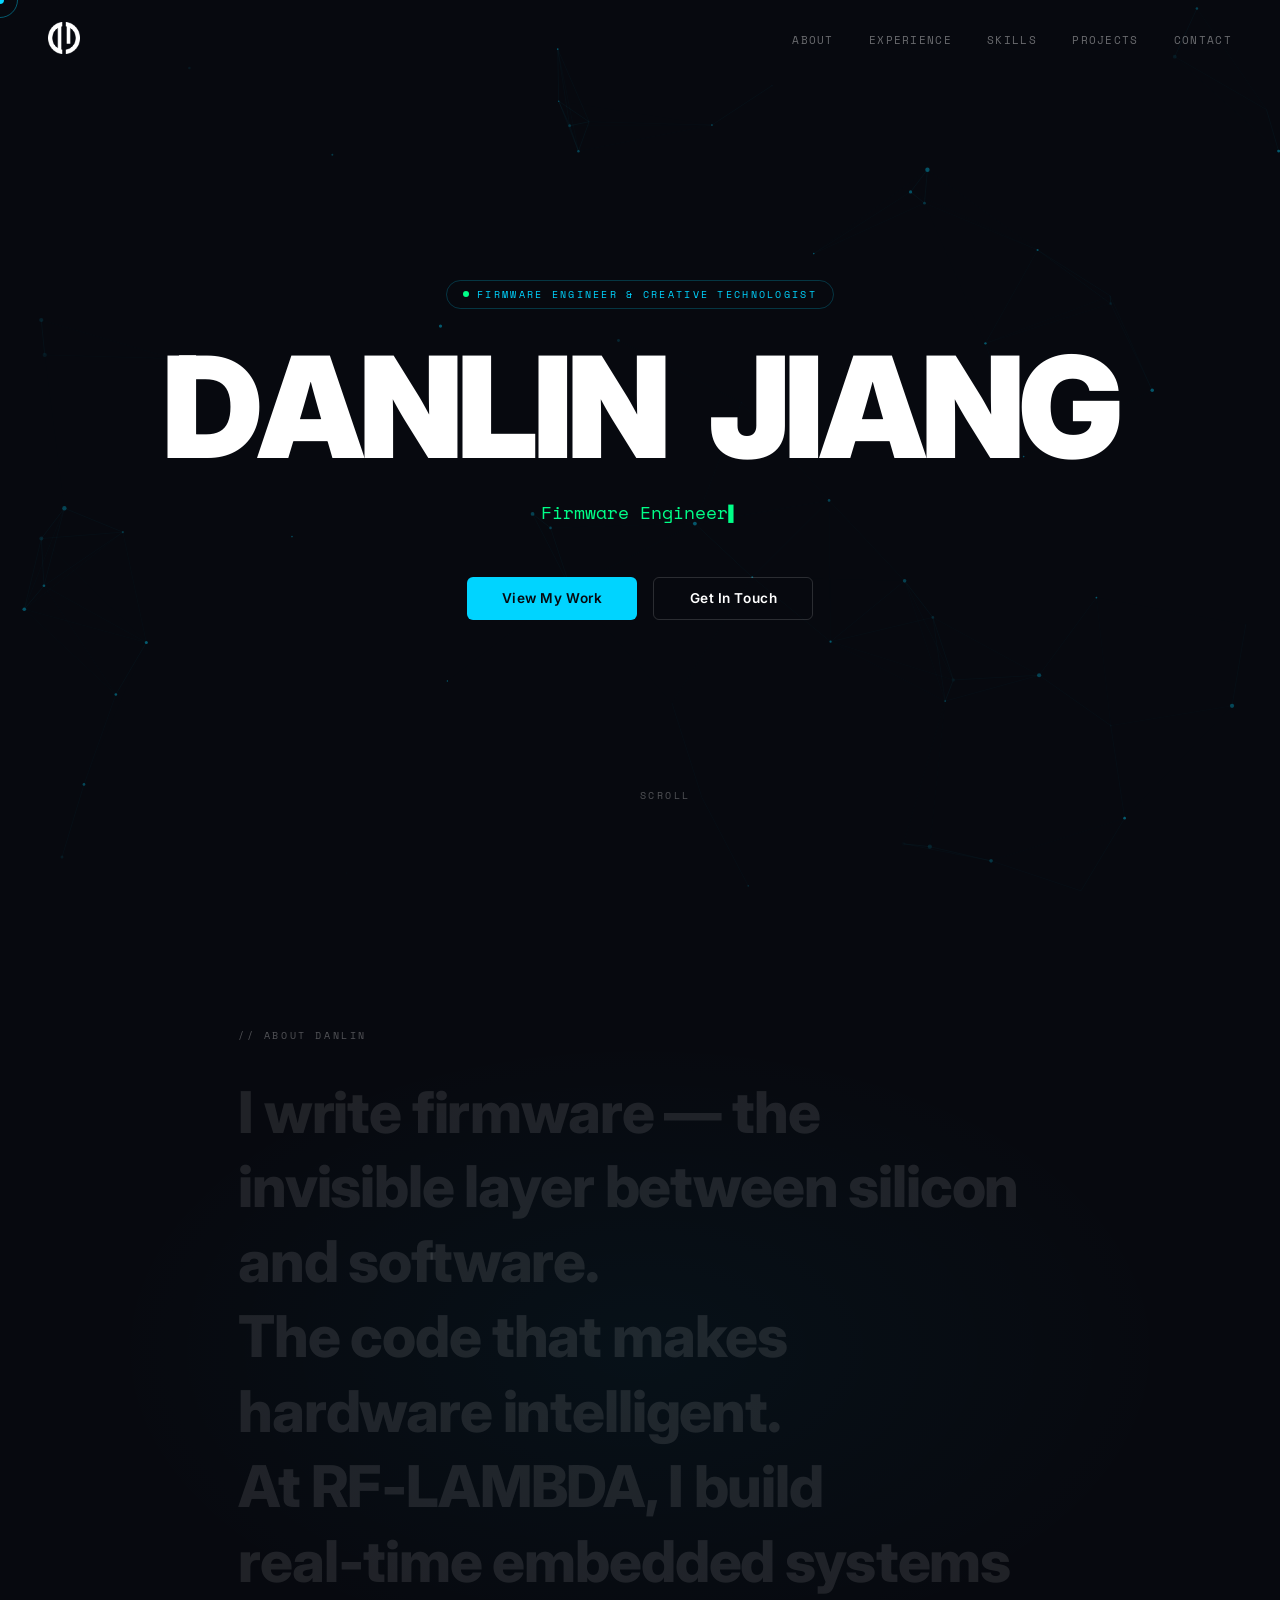
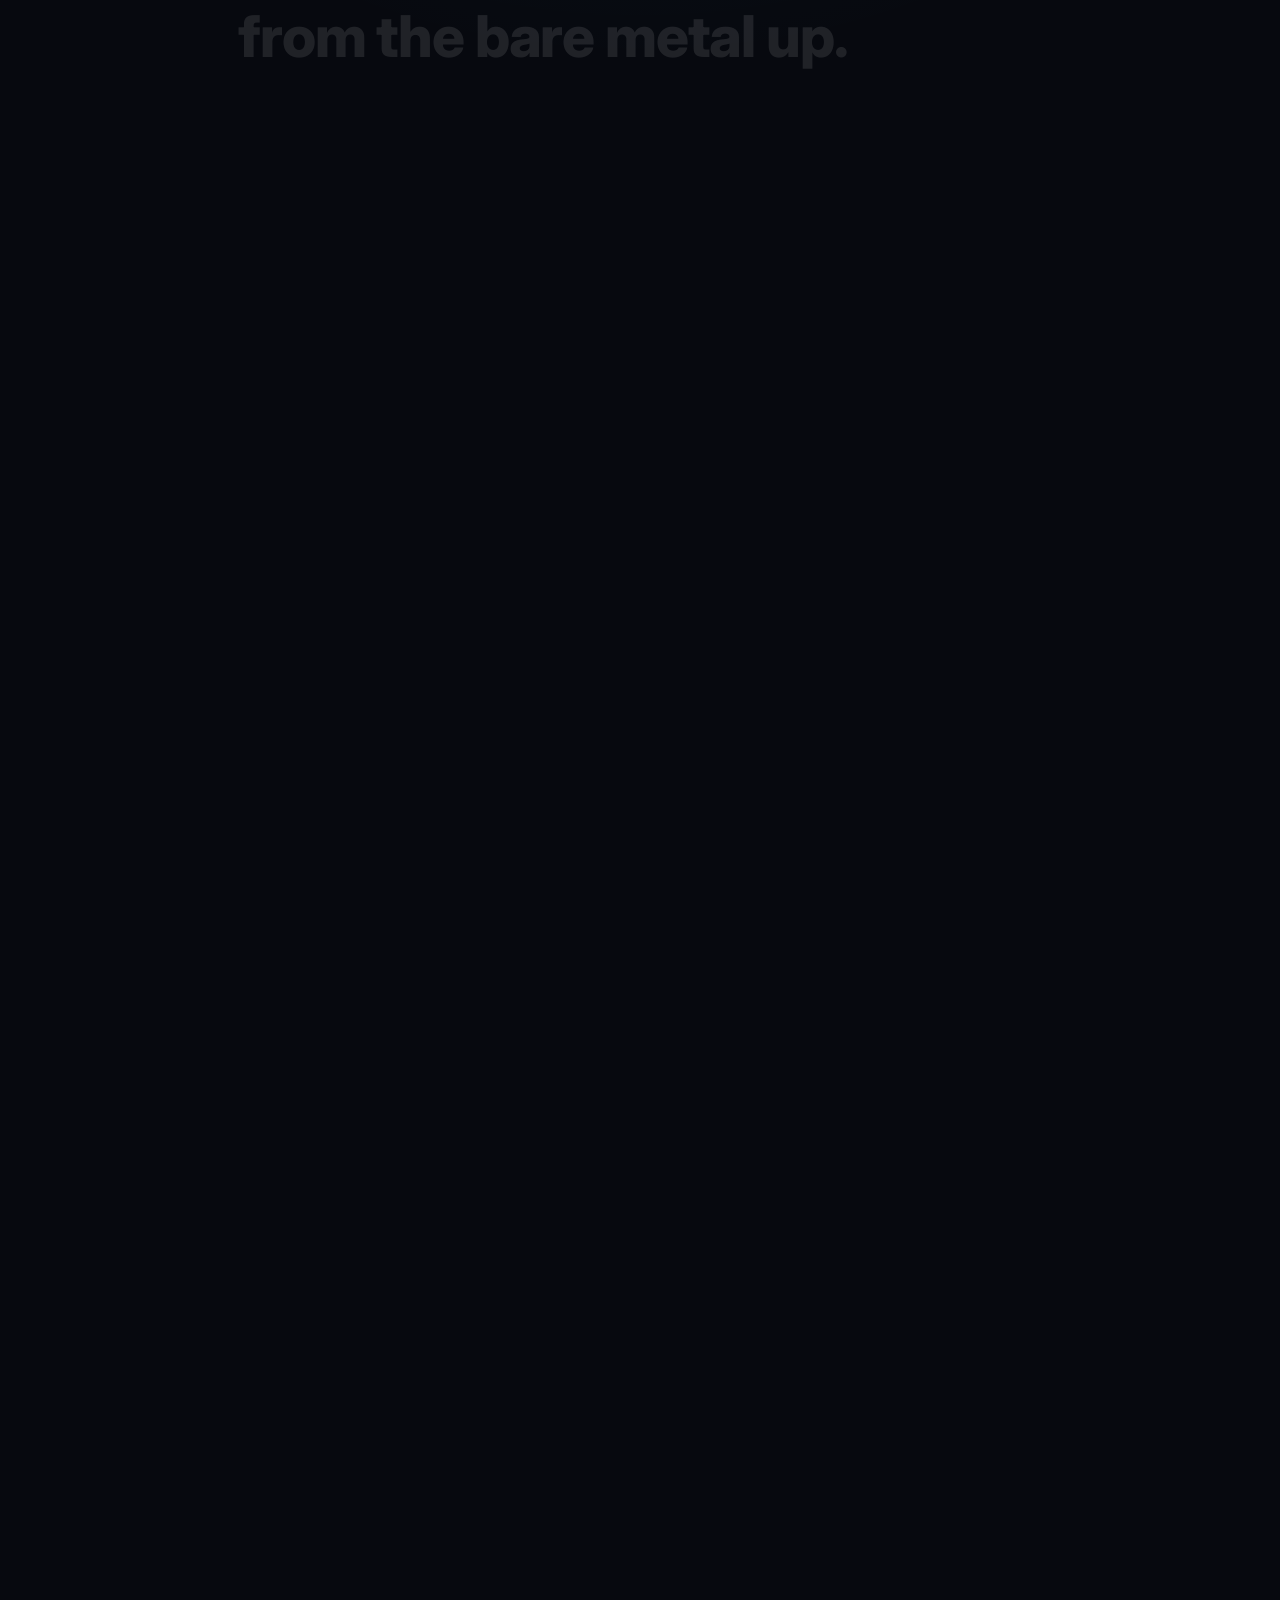
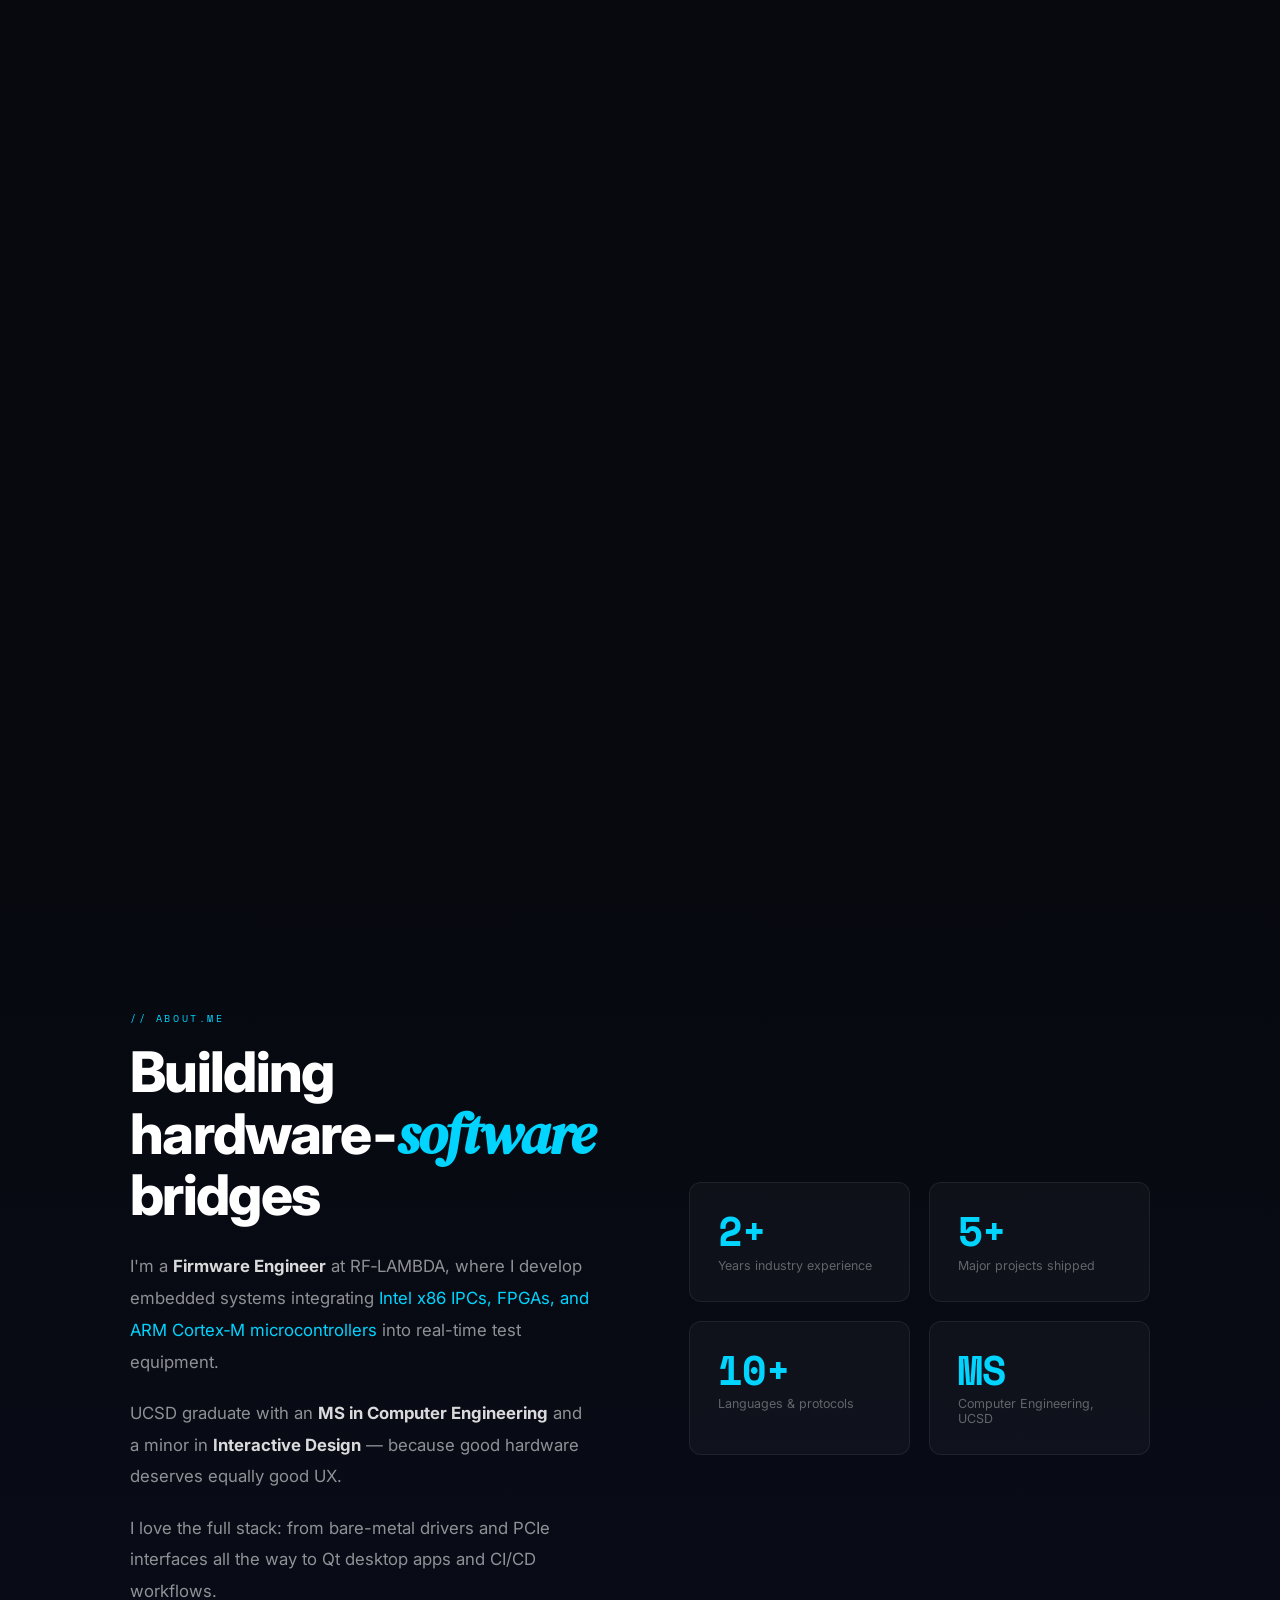
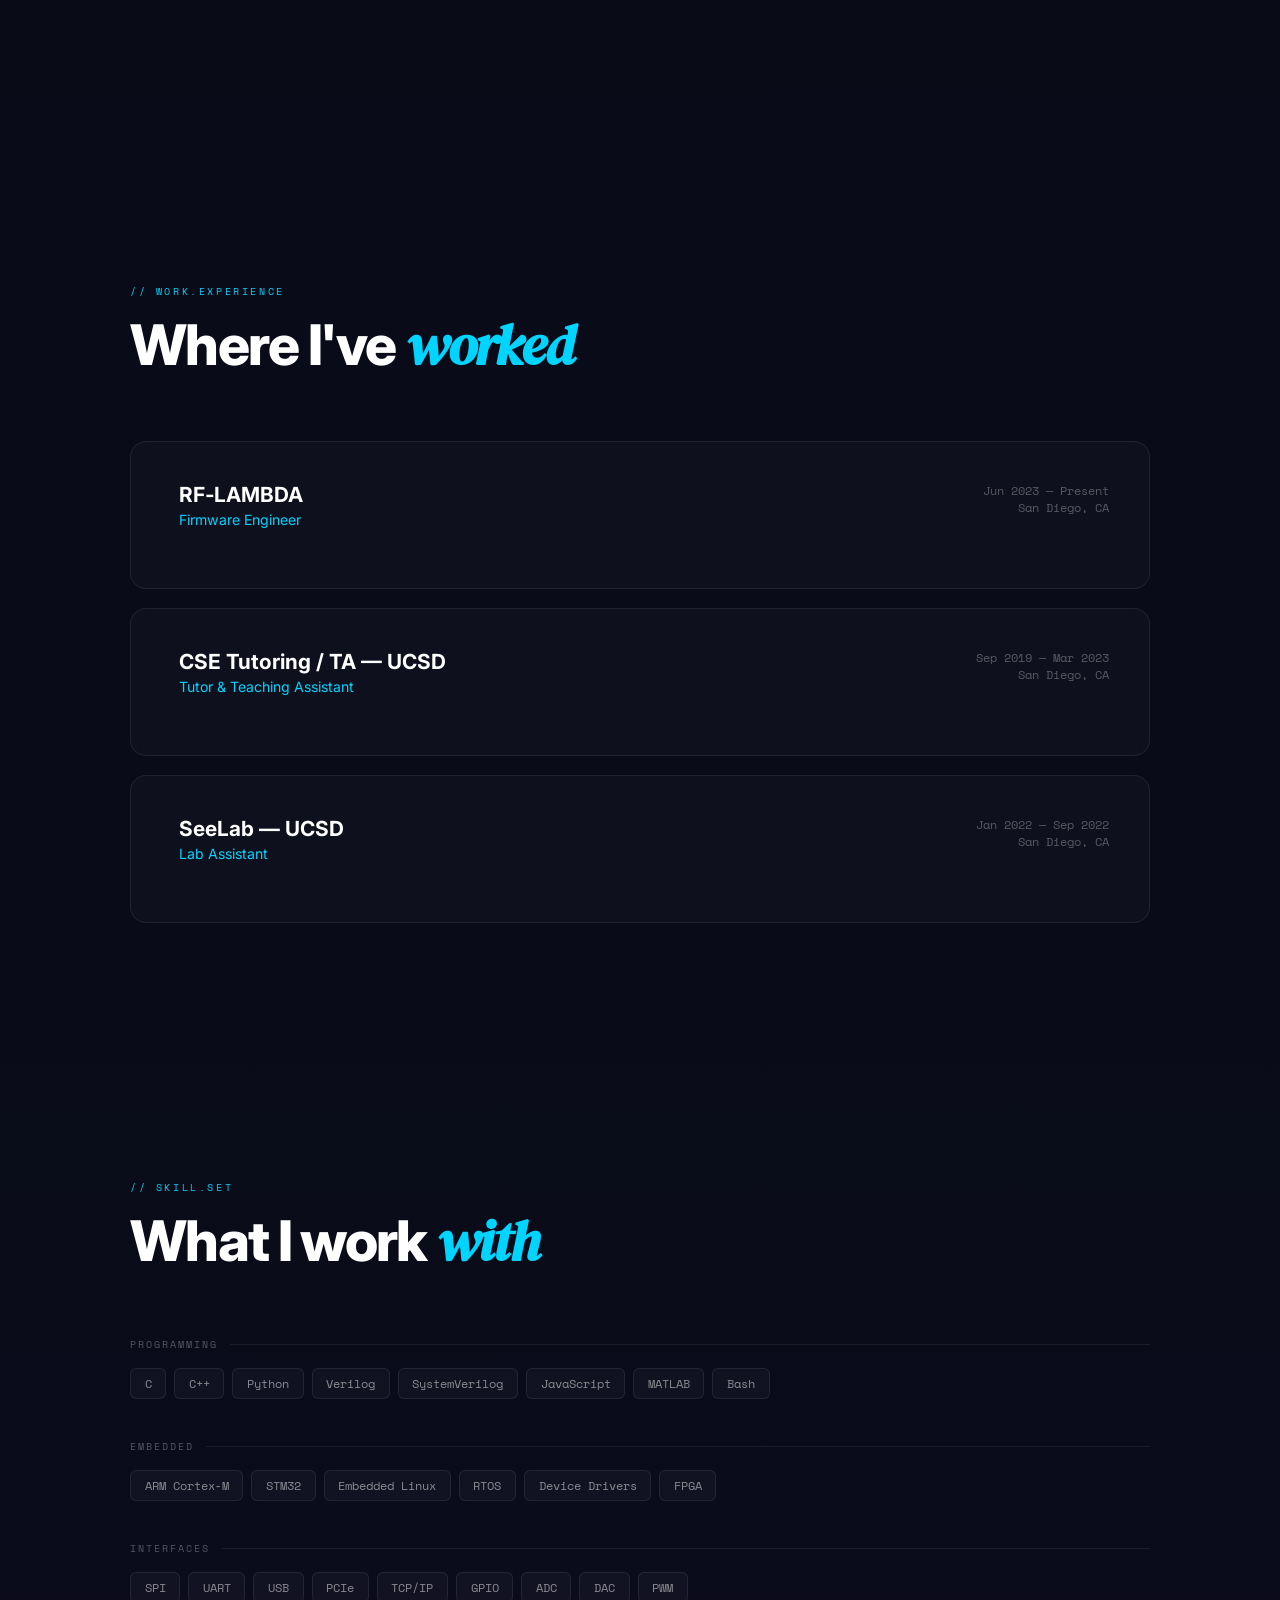
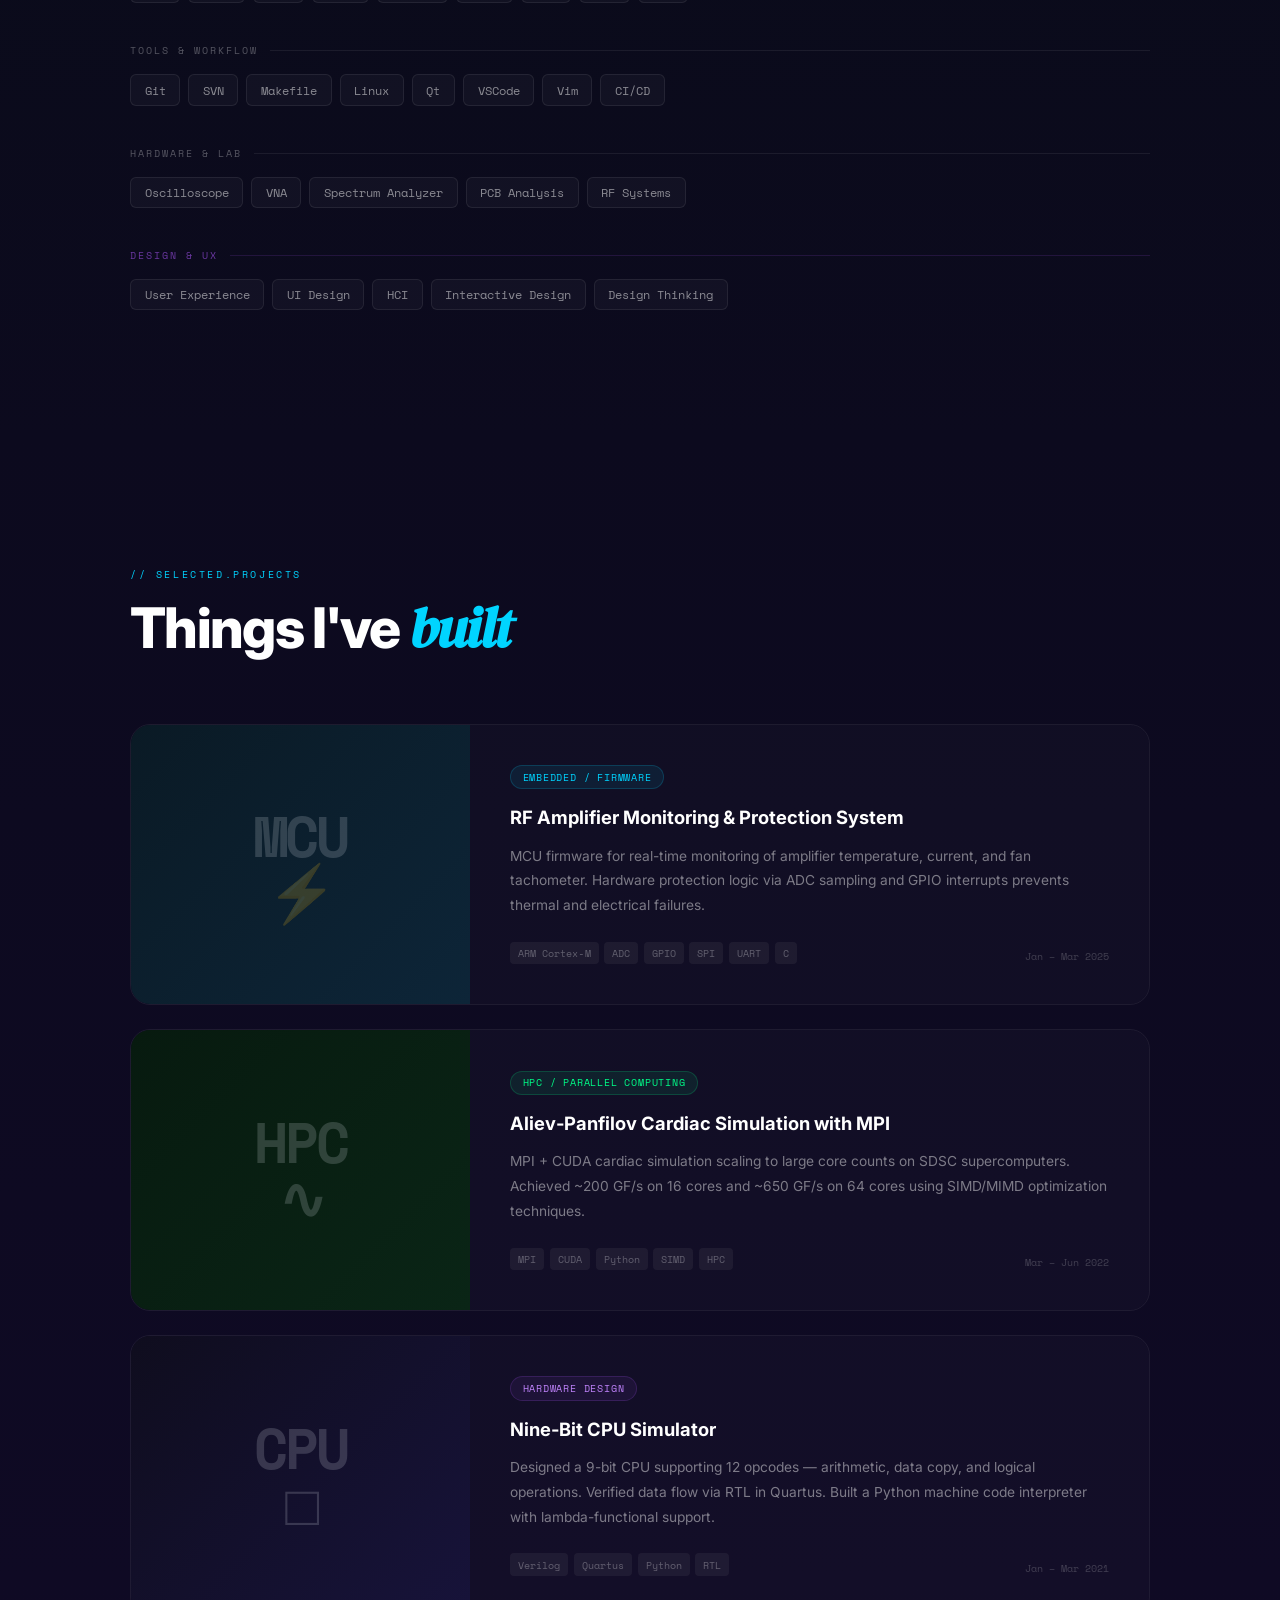
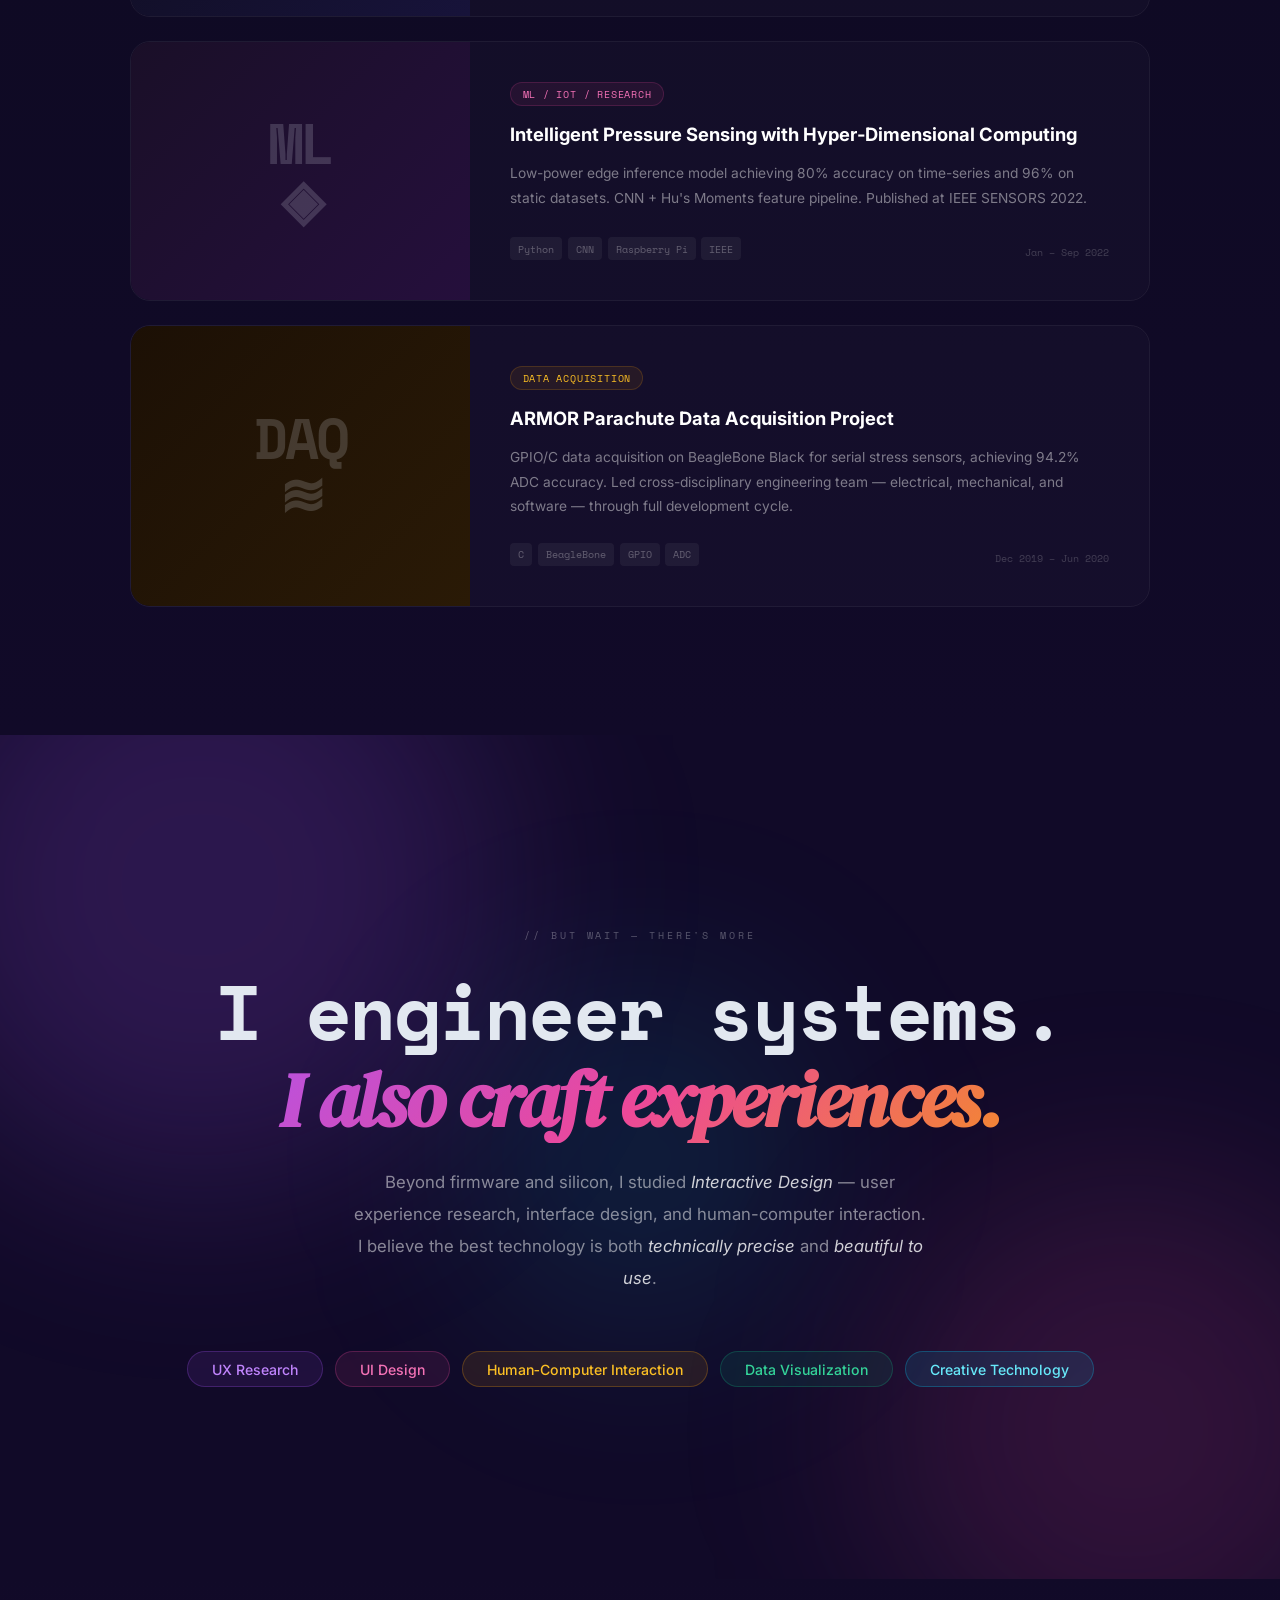
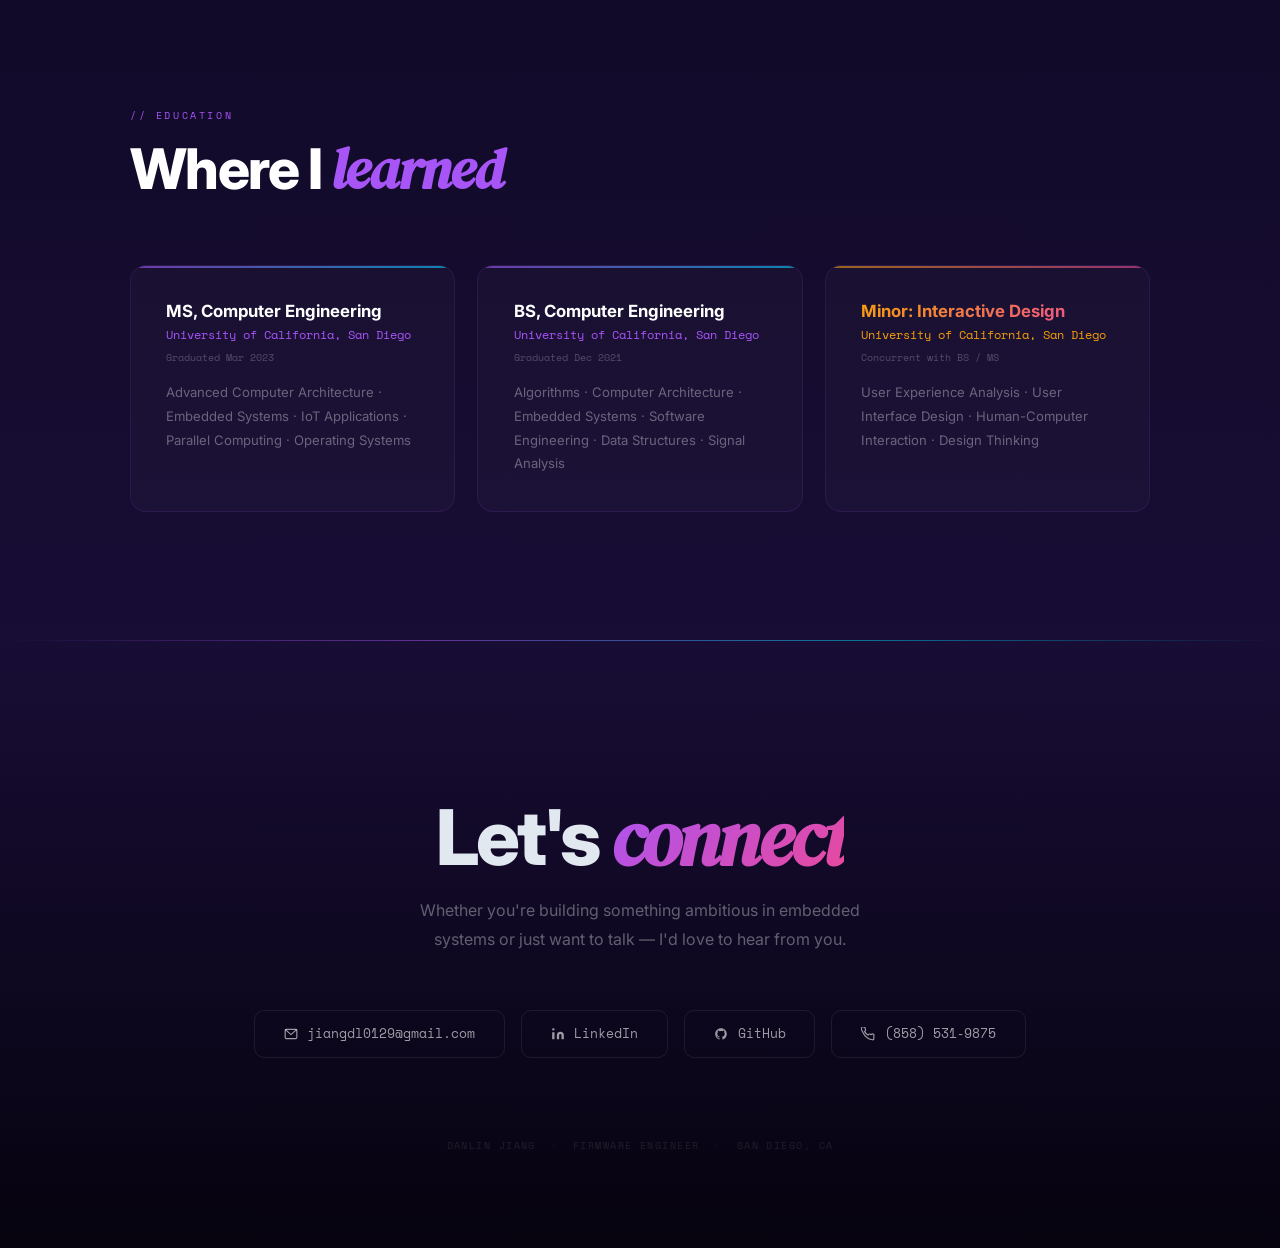
==== index.html @ 00c1b5ea "icon and layout" ====
<!DOCTYPE html>
<html lang="en">
<head>
  <meta charset="UTF-8" />
  <meta name="viewport" content="width=device-width, initial-scale=1.0" />
  <title>Danlin Jiang — Firmware Engineer</title>
  <link rel="icon" type="image/png" href="icon.png" />
  <link rel="apple-touch-icon" href="icon.png" />
  <link rel="preconnect" href="https://fonts.googleapis.com" />
  <link rel="preconnect" href="https://fonts.gstatic.com" crossorigin />
  <link href="https://fonts.googleapis.com/css2?family=Space+Mono:ital,wght@0,400;0,700&family=Inter:wght@300;400;500;600;700;800;900&family=DM+Serif+Display:ital@0;1&display=swap" rel="stylesheet" />
  <style>

/* ─── RESET ─────────────────────────────────────────────────── */
*,*::before,*::after{margin:0;padding:0;box-sizing:border-box}
html{scroll-behavior:smooth;-webkit-font-smoothing:antialiased}
body{
  font-family:'Inter',sans-serif;
  background:#07090f;
  color:#e2e8f0;
  overflow-x:hidden;
  cursor:none;
}
img,video{display:block;max-width:100%}
a{text-decoration:none;color:inherit}
button{cursor:none;border:none;background:none;font:inherit;color:inherit}

/* ─── VARIABLES ──────────────────────────────────────────────── */
:root{
  --cyan:#00d4ff;
  --green:#00ff88;
  --purple:#a855f7;
  --pink:#ec4899;
  --amber:#f59e0b;
  --mono:'Space Mono',monospace;
  --disp:'DM Serif Display',serif;
  --ease-out:cubic-bezier(0.16,1,0.3,1);
  --ease-in-out:cubic-bezier(0.45,0,0.55,1);
}

/* ─── SCROLL PROGRESS BAR ────────────────────────────────────── */
#progress{
  position:fixed;top:0;left:0;right:0;height:2px;
  background:linear-gradient(90deg,var(--cyan),var(--purple),var(--pink));
  transform-origin:left;transform:scaleX(0);
  z-index:9998;
  animation:pgBar linear both;
  animation-timeline:scroll(root);
}
@keyframes pgBar{from{transform:scaleX(0)}to{transform:scaleX(1)}}

/* ─── CUSTOM CURSOR ──────────────────────────────────────────── */
#cur-dot{
  position:fixed;width:8px;height:8px;border-radius:50%;
  background:var(--cyan);pointer-events:none;z-index:9999;
  transform:translate(-50%,-50%);transition:background .3s,transform .15s;
  mix-blend-mode:screen;
}
#cur-ring{
  position:fixed;width:36px;height:36px;border-radius:50%;
  border:1px solid rgba(0,212,255,.4);pointer-events:none;z-index:9998;
  transform:translate(-50%,-50%);
  transition:width .25s var(--ease-out),height .25s var(--ease-out),border-color .3s,background .3s;
}
body.hovering #cur-ring{width:52px;height:52px;border-color:rgba(0,212,255,.2);background:rgba(0,212,255,.04)}
body.creative #cur-dot{background:var(--purple)}
body.creative #cur-ring{border-color:rgba(168,85,247,.4)}

/* ─── NAV ────────────────────────────────────────────────────── */
nav{
  position:fixed;top:0;left:0;right:0;z-index:1000;
  padding:1.4rem 3rem;
  display:flex;align-items:center;justify-content:space-between;
  transition:background .4s,backdrop-filter .4s,border-color .4s;
}
nav.solid{
  background:rgba(7,9,15,.85);
  backdrop-filter:blur(16px);
  border-bottom:1px solid rgba(255,255,255,.06);
}
.nav-logo{
  display:flex;align-items:center;
}
.nav-logo img{
  height:32px;width:32px;object-fit:contain;
  filter:brightness(0) invert(1);
  transition:filter .3s,transform .3s;
}
.nav-logo:hover img{
  filter:brightness(0) saturate(100%) invert(18%) sepia(97%) saturate(7473%) hue-rotate(355deg) brightness(97%) contrast(108%);
  transform:rotate(-5deg) scale(1.08);
}
.nav-links{display:flex;gap:2.2rem;list-style:none}
.nav-links a{
  font-family:var(--mono);font-size:.68rem;
  color:rgba(255,255,255,.4);letter-spacing:.12em;text-transform:uppercase;
  transition:color .2s;
}
.nav-links a:hover{color:#fff}

/* ─── HERO ───────────────────────────────────────────────────── */
#hero{
  position:relative;height:100vh;
  display:flex;flex-direction:column;align-items:center;justify-content:center;
  overflow:hidden;text-align:center;
}
#hero-canvas{position:absolute;inset:0;width:100%;height:100%;opacity:.5}

.hero-inner{position:relative;z-index:2}

.hero-tag{
  display:inline-flex;align-items:center;gap:.5rem;
  padding:.35rem 1rem;border-radius:100px;
  border:1px solid rgba(0,212,255,.22);
  font-family:var(--mono);font-size:.65rem;color:var(--cyan);
  letter-spacing:.22em;text-transform:uppercase;
  margin-bottom:2rem;
  opacity:0;animation:fadeUp .7s var(--ease-out) .2s forwards;
}
.hero-tag-dot{
  width:6px;height:6px;border-radius:50%;background:var(--green);
  animation:pulse 1.5s ease infinite;
}
@keyframes pulse{0%,100%{opacity:1;transform:scale(1)}50%{opacity:.5;transform:scale(.7)}}

.hero-name{
  font-size:clamp(4rem,11vw,10rem);
  font-weight:900;line-height:.95;letter-spacing:-.04em;
  color:#fff;margin-bottom:1.5rem;
}
.hero-name .letter{
  display:inline-block;
  opacity:0;
  transform:translateY(80px) rotateX(-70deg);
  animation:letterIn .7s var(--ease-out) calc(var(--i)*.04s + .5s) forwards;
  transform-origin:50% 100%;
}
.hero-name .gap{display:inline-block;width:.3em}
@keyframes letterIn{
  to{opacity:1;transform:translateY(0) rotateX(0)}
}

.hero-sub{
  font-family:var(--mono);font-size:clamp(.85rem,1.8vw,1.1rem);
  color:var(--green);min-height:1.7em;margin-bottom:3rem;
  opacity:0;animation:fadeUp .7s var(--ease-out) 1.1s forwards;
}
.hero-sub::after{content:'▌';animation:blink .75s step-end infinite}

.hero-ctas{
  display:flex;gap:1rem;justify-content:center;
  opacity:0;animation:fadeUp .7s var(--ease-out) 1.3s forwards;
}
.cta{
  display:inline-flex;align-items:center;gap:.5rem;
  padding:.8rem 2.2rem;border-radius:6px;
  font-size:.85rem;font-weight:600;letter-spacing:.04em;
  transition:transform .2s var(--ease-out),box-shadow .2s;
}
.cta-primary{background:var(--cyan);color:#07090f}
.cta-primary:hover{transform:translateY(-3px);box-shadow:0 12px 32px rgba(0,212,255,.35)}
.cta-ghost{border:1px solid rgba(255,255,255,.15);color:#fff}
.cta-ghost:hover{transform:translateY(-3px);border-color:rgba(255,255,255,.35)}

.scroll-cue{
  position:absolute;bottom:2.5rem;left:50%;transform:translateX(-50%);
  display:flex;flex-direction:column;align-items:center;gap:.6rem;
  opacity:0;animation:fadeUp .7s var(--ease-out) 1.8s forwards;
}
.scroll-cue span{
  font-family:var(--mono);font-size:.6rem;color:rgba(255,255,255,.3);
  letter-spacing:.25em;text-transform:uppercase;
}
.scroll-arrow{
  width:1px;height:48px;position:relative;overflow:hidden;
}
.scroll-arrow::after{
  content:'';position:absolute;top:-100%;width:100%;height:100%;
  background:linear-gradient(to bottom,transparent,var(--cyan));
  animation:arrowDrop 1.8s ease infinite;
}
@keyframes arrowDrop{
  0%{top:-100%}60%{top:100%}100%{top:100%}
}

/* ─── STATEMENT (PINNED WORD REVEAL) ─────────────────────────── */
#stmt-wrap{height:350vh;position:relative}
#stmt-inner{
  position:sticky;top:0;height:100vh;
  display:flex;align-items:center;justify-content:center;
  background:#07090f;overflow:hidden;
}
#stmt-inner::before{
  content:'';position:absolute;inset:0;
  background:radial-gradient(ellipse 60% 50% at 50% 50%, rgba(0,212,255,.04) 0%,transparent 70%);
  pointer-events:none;
}
.stmt-container{max-width:900px;margin:0 auto;padding:0 3rem;position:relative;z-index:2}
.stmt-label{
  font-family:var(--mono);font-size:.65rem;color:rgba(255,255,255,.3);
  letter-spacing:.25em;text-transform:uppercase;margin-bottom:2rem;
  opacity:0;transition:opacity .8s;
}
#stmt-wrap.in-view .stmt-label{opacity:1}
.stmt-text{
  font-size:clamp(1.8rem,4.5vw,4rem);
  font-weight:800;line-height:1.3;
  letter-spacing:-.02em;
}
.stmt-text .w{
  display:inline;
  color:rgba(255,255,255,.1);
  transition:color .5s ease,text-shadow .5s ease;
}
.stmt-text .w.lit{
  color:#fff;
}
.stmt-text .w.glow{
  color:#fff;
  text-shadow:0 0 40px rgba(0,212,255,.5);
}
.stmt-text .accent-w.lit{color:var(--cyan)}
.stmt-text .acc2.lit{color:var(--green)}
.stmt-line-break{display:block;height:.4em}

/* ─── ABOUT / STATS ──────────────────────────────────────────── */
#about{
  padding:10rem 0 8rem;
  background:linear-gradient(180deg,#07090f 0%,#090c18 100%);
}
.container{max-width:1100px;margin:0 auto;padding:0 2.5rem}
.section-eyebrow{
  font-family:var(--mono);font-size:.65rem;color:var(--cyan);
  letter-spacing:.25em;text-transform:uppercase;margin-bottom:1rem;
}
.section-title{
  font-size:clamp(2rem,5vw,3.5rem);font-weight:800;
  line-height:1.1;letter-spacing:-.03em;color:#fff;
  margin-bottom:1.5rem;
}
.section-title em{font-family:var(--disp);font-style:italic;color:var(--cyan)}

.about-grid{display:grid;grid-template-columns:1fr 1fr;gap:6rem;align-items:center}
.about-body p{
  font-size:1.05rem;line-height:1.9;
  color:rgba(255,255,255,.55);margin-bottom:1.2rem;
}
.about-body p strong{color:rgba(255,255,255,.85)}
.about-body .hl{color:var(--cyan)}

.stats-grid{display:grid;grid-template-columns:1fr 1fr;gap:1.2rem}
.stat-block{
  background:rgba(255,255,255,.03);
  border:1px solid rgba(255,255,255,.07);
  border-radius:12px;padding:1.75rem;
  position:relative;overflow:hidden;
  transition:border-color .3s,transform .3s;
}
.stat-block::before{
  content:'';position:absolute;inset:0;
  background:linear-gradient(135deg,rgba(0,212,255,.05),transparent);
  opacity:0;transition:opacity .3s;
}
.stat-block:hover{border-color:rgba(0,212,255,.25);transform:translateY(-4px)}
.stat-block:hover::before{opacity:1}
.stat-num{
  font-family:var(--mono);font-size:2.5rem;font-weight:700;
  color:var(--cyan);line-height:1;
}
.stat-label{font-size:.78rem;color:rgba(255,255,255,.35);margin-top:.4rem}

/* ─── EXPERIENCE ─────────────────────────────────────────────── */
#experience{
  padding:8rem 0;
  background:#090c18;
}
.xp-items{margin-top:4rem;display:flex;flex-direction:column;gap:1.2rem}
.xp-card{
  background:rgba(255,255,255,.025);
  border:1px solid rgba(255,255,255,.07);
  border-radius:16px;
  padding:2.5rem 2.5rem 2.5rem 3rem;
  position:relative;overflow:hidden;
  transition:border-color .3s,transform .3s,box-shadow .3s;
  cursor:default;
}
.xp-card::before{
  content:'';position:absolute;left:0;top:0;bottom:0;width:3px;
  background:linear-gradient(to bottom,var(--cyan),transparent);
  transform:scaleY(0);transform-origin:top;
  transition:transform .5s var(--ease-out);
}
.xp-card:hover{border-color:rgba(0,212,255,.2);transform:translateX(6px)}
.xp-card:hover::before{transform:scaleY(1)}
.xp-card:hover .xp-details{max-height:400px;opacity:1}

.xp-header{display:flex;justify-content:space-between;align-items:flex-start;gap:1rem;flex-wrap:wrap}
.xp-left{flex:1}
.xp-co{font-size:1.3rem;font-weight:700;color:#fff;margin-bottom:.25rem}
.xp-role{font-size:.88rem;color:var(--cyan)}
.xp-meta{
  text-align:right;
  font-family:var(--mono);font-size:.72rem;color:rgba(255,255,255,.3);
  white-space:nowrap;
}
.xp-details{
  max-height:0;opacity:0;overflow:hidden;
  transition:max-height .5s var(--ease-out),opacity .4s ease;
  margin-top:1.25rem;
}
.xp-list{list-style:none}
.xp-list li{
  font-size:.88rem;line-height:1.7;color:rgba(255,255,255,.55);
  padding-left:1.2rem;position:relative;margin-bottom:.5rem;
}
.xp-list li::before{
  content:'›';position:absolute;left:0;color:var(--cyan);font-size:.9rem;
}

/* ─── SKILLS ─────────────────────────────────────────────────── */
#skills{
  padding:8rem 0;
  background:linear-gradient(180deg,#090c18 0%,#0c0a1e 100%);
}
.skills-wrap{margin-top:4rem;display:flex;flex-direction:column;gap:2.5rem}
.skill-row{width:100%}
.skill-row-label{
  font-family:var(--mono);font-size:.62rem;color:rgba(255,255,255,.3);
  letter-spacing:.2em;text-transform:uppercase;margin-bottom:1rem;
  display:flex;align-items:center;gap:.75rem;
}
.skill-row-label::after{content:'';flex:1;height:1px;background:rgba(255,255,255,.07)}
.skill-tags{display:flex;flex-wrap:wrap;gap:.5rem}
.stag{
  padding:.38rem .85rem;border-radius:6px;
  font-family:var(--mono);font-size:.75rem;
  border:1px solid rgba(255,255,255,.08);
  color:rgba(255,255,255,.5);
  background:rgba(255,255,255,.03);
  opacity:0;transform:scale(.9) translateY(6px);
  transition:
    opacity .4s ease,
    transform .4s var(--ease-out),
    background .2s,
    border-color .2s,
    color .2s;
}
.stag.in{opacity:1;transform:scale(1) translateY(0)}
.stag:hover{
  background:rgba(0,212,255,.1);
  border-color:rgba(0,212,255,.3);
  color:#fff;
}
#skills .skill-row:last-child .stag:hover{
  background:rgba(168,85,247,.1);
  border-color:rgba(168,85,247,.3);
}
#skills .skill-row:last-child .skill-row-label{color:rgba(168,85,247,.6)}
#skills .skill-row:last-child .skill-row-label::after{background:rgba(168,85,247,.15)}

/* ─── PROJECTS ───────────────────────────────────────────────── */
#projects{
  padding:8rem 0;
  background:linear-gradient(180deg,#0c0a1e 0%,#110a28 100%);
}
.proj-list{margin-top:4rem;display:flex;flex-direction:column;gap:1.5rem}
.proj-item{
  display:grid;grid-template-columns:1fr 2fr;gap:0;
  border-radius:20px;overflow:hidden;
  border:1px solid rgba(255,255,255,.07);
  transition:transform .4s var(--ease-out),border-color .3s,box-shadow .3s;
  min-height:260px;
}
.proj-item:hover{transform:translateY(-6px)}
.proj-visual{
  position:relative;overflow:hidden;
  display:flex;align-items:center;justify-content:center;
  min-height:200px;
}
.proj-visual-inner{
  font-family:var(--mono);font-size:3.5rem;font-weight:700;
  opacity:.18;letter-spacing:-.05em;line-height:1;
  user-select:none;text-align:center;
  transition:opacity .3s;
}
.proj-item:hover .proj-visual-inner{opacity:.3}

.proj-item.p1 .proj-visual{background:linear-gradient(135deg,#0a1a25,#0d2538)}
.proj-item.p2 .proj-visual{background:linear-gradient(135deg,#071a0f,#0a2516)}
.proj-item.p3 .proj-visual{background:linear-gradient(135deg,#0f0d1e,#17133a)}
.proj-item.p4 .proj-visual{background:linear-gradient(135deg,#1a0f28,#250f3c)}
.proj-item.p5 .proj-visual{background:linear-gradient(135deg,#1c1005,#2a1a06)}
.proj-item.p1:hover{border-color:rgba(0,212,255,.3);box-shadow:0 20px 60px rgba(0,212,255,.1)}
.proj-item.p2:hover{border-color:rgba(0,255,136,.3);box-shadow:0 20px 60px rgba(0,255,136,.1)}
.proj-item.p3:hover{border-color:rgba(168,85,247,.3);box-shadow:0 20px 60px rgba(168,85,247,.1)}
.proj-item.p4:hover{border-color:rgba(236,72,153,.3);box-shadow:0 20px 60px rgba(236,72,153,.1)}
.proj-item.p5:hover{border-color:rgba(245,158,11,.3);box-shadow:0 20px 60px rgba(245,158,11,.1)}

.proj-content{
  padding:2.5rem;display:flex;flex-direction:column;justify-content:space-between;
  background:rgba(255,255,255,.02);
}
.proj-badge{
  display:inline-block;padding:.22rem .7rem;border-radius:100px;
  font-family:var(--mono);font-size:.62rem;letter-spacing:.08em;text-transform:uppercase;
  margin-bottom:1rem;
}
.b1{background:rgba(0,212,255,.08);color:var(--cyan);border:1px solid rgba(0,212,255,.18)}
.b2{background:rgba(0,255,136,.08);color:var(--green);border:1px solid rgba(0,255,136,.18)}
.b3{background:rgba(168,85,247,.08);color:#c084fc;border:1px solid rgba(168,85,247,.18)}
.b4{background:rgba(236,72,153,.08);color:#f472b6;border:1px solid rgba(236,72,153,.18)}
.b5{background:rgba(245,158,11,.08);color:#fbbf24;border:1px solid rgba(245,158,11,.18)}

.proj-name{font-size:1.15rem;font-weight:700;color:#fff;margin-bottom:.8rem;line-height:1.4}
.proj-desc{font-size:.86rem;line-height:1.8;color:rgba(255,255,255,.45);flex:1}
.proj-footer{margin-top:1.5rem;display:flex;justify-content:space-between;align-items:flex-end;flex-wrap:wrap;gap:.75rem}
.proj-stack{display:flex;flex-wrap:wrap;gap:.35rem}
.stk{
  font-family:var(--mono);font-size:.65rem;
  padding:.2rem .5rem;border-radius:4px;
  background:rgba(255,255,255,.05);color:rgba(255,255,255,.3);
}
.proj-date{font-family:var(--mono);font-size:.65rem;color:rgba(255,255,255,.2)}

/* ─── CREATIVE PIVOT ─────────────────────────────────────────── */
#pivot{
  position:relative;padding:12rem 0;
  background:#110a28;overflow:hidden;text-align:center;
}
.pivot-bg-blob{
  position:absolute;border-radius:50%;
  filter:blur(100px);pointer-events:none;
}
.pblob1{width:600px;height:600px;background:rgba(168,85,247,.18);top:-150px;left:-100px;animation:blobF 9s ease-in-out infinite alternate}
.pblob2{width:500px;height:500px;background:rgba(236,72,153,.15);bottom:-100px;right:-100px;animation:blobF 7s ease-in-out infinite alternate-reverse}
.pblob3{width:350px;height:350px;background:rgba(0,212,255,.1);top:50%;left:50%;transform:translate(-50%,-50%);animation:blobF 11s ease-in-out infinite alternate}
@keyframes blobF{from{transform:translate(0,0) scale(1)}to{transform:translate(30px,-25px) scale(1.08)}}

.pivot-inner{position:relative;z-index:2}
.pivot-eyebrow{
  font-family:var(--mono);font-size:.65rem;color:rgba(255,255,255,.3);
  letter-spacing:.28em;text-transform:uppercase;margin-bottom:1.5rem;
}
.pivot-h{
  font-size:clamp(2.5rem,6vw,5.5rem);font-weight:800;
  line-height:1.15;letter-spacing:-.03em;margin-bottom:1.5rem;
}
.pivot-h .line1{display:block;color:#e2e8f0;font-family:var(--mono)}
.pivot-h .line2{
  display:block;font-family:var(--disp);font-style:italic;
  background:linear-gradient(135deg,#a855f7 0%,#ec4899 50%,#f59e0b 100%);
  -webkit-background-clip:text;-webkit-text-fill-color:transparent;
  background-clip:text;
}
.pivot-sub{
  max-width:580px;margin:0 auto 3.5rem;
  font-size:1.05rem;line-height:1.9;color:rgba(255,255,255,.5);
}
.pivot-sub em{color:rgba(255,255,255,.8);font-style:italic}

.itags{display:flex;justify-content:center;flex-wrap:wrap;gap:.75rem}
.itag{
  padding:.55rem 1.5rem;border-radius:100px;
  font-size:.88rem;font-weight:500;
  transition:transform .25s var(--ease-out),box-shadow .25s;
}
.itag:hover{transform:scale(1.07)}
.itag:nth-child(1){background:rgba(168,85,247,.1);border:1px solid rgba(168,85,247,.25);color:#c084fc}
.itag:nth-child(1):hover{box-shadow:0 8px 24px rgba(168,85,247,.25)}
.itag:nth-child(2){background:rgba(236,72,153,.1);border:1px solid rgba(236,72,153,.25);color:#f472b6}
.itag:nth-child(2):hover{box-shadow:0 8px 24px rgba(236,72,153,.25)}
.itag:nth-child(3){background:rgba(245,158,11,.1);border:1px solid rgba(245,158,11,.25);color:#fbbf24}
.itag:nth-child(3):hover{box-shadow:0 8px 24px rgba(245,158,11,.25)}
.itag:nth-child(4){background:rgba(16,185,129,.1);border:1px solid rgba(16,185,129,.25);color:#34d399}
.itag:nth-child(4):hover{box-shadow:0 8px 24px rgba(16,185,129,.25)}
.itag:nth-child(5){background:rgba(0,212,255,.1);border:1px solid rgba(0,212,255,.25);color:#67e8f9}
.itag:nth-child(5):hover{box-shadow:0 8px 24px rgba(0,212,255,.25)}

/* ─── EDUCATION ──────────────────────────────────────────────── */
#education{
  padding:8rem 0;
  background:linear-gradient(180deg,#110a28 0%,#180d35 100%);
}
#education .section-eyebrow{color:var(--purple)}
#education .section-title em{color:var(--purple)}

.edu-grid{display:grid;grid-template-columns:repeat(auto-fit,minmax(280px,1fr));gap:1.4rem;margin-top:4rem}
.edu-card{
  background:rgba(255,255,255,.025);
  border:1px solid rgba(168,85,247,.12);
  border-radius:16px;padding:2.2rem;
  position:relative;overflow:hidden;
  transition:transform .3s,border-color .3s,box-shadow .3s;
}
.edu-card::after{
  content:'';position:absolute;top:0;left:0;right:0;height:2px;
  background:linear-gradient(90deg,var(--purple),var(--cyan));opacity:.6;
}
.edu-card.special::after{background:linear-gradient(90deg,var(--amber),var(--pink))}
.edu-card:hover{transform:translateY(-5px);border-color:rgba(168,85,247,.35);box-shadow:0 20px 60px rgba(168,85,247,.1)}

.edu-deg{font-size:1.05rem;font-weight:700;color:#fff;margin-bottom:.3rem}
.edu-deg.rainbow{
  background:linear-gradient(135deg,var(--amber),var(--pink));
  -webkit-background-clip:text;-webkit-text-fill-color:transparent;background-clip:text;
}
.edu-uni{font-family:var(--mono);font-size:.72rem;color:var(--purple);margin-bottom:.4rem}
.edu-uni.warm{color:var(--amber)}
.edu-date{font-family:var(--mono);font-size:.65rem;color:rgba(255,255,255,.25);margin-bottom:1rem}
.edu-courses{font-size:.82rem;line-height:1.8;color:rgba(255,255,255,.35)}

/* ─── CONTACT ────────────────────────────────────────────────── */
#contact{
  padding:10rem 0 6rem;
  background:linear-gradient(180deg,#180d35 0%,#06030f 100%);
  text-align:center;position:relative;overflow:hidden;
}
#contact::before{
  content:'';position:absolute;top:0;left:0;right:0;height:1px;
  background:linear-gradient(90deg,transparent,rgba(168,85,247,.5),rgba(0,212,255,.5),transparent);
}
.contact-title{
  font-size:clamp(2.5rem,6vw,5rem);font-weight:800;
  letter-spacing:-.04em;line-height:1;margin-bottom:1.2rem;
}
.contact-title .cf{
  font-family:var(--disp);font-style:italic;
  background:linear-gradient(135deg,var(--purple),var(--pink));
  -webkit-background-clip:text;-webkit-text-fill-color:transparent;background-clip:text;
}
.contact-sub{color:rgba(255,255,255,.35);font-size:1rem;max-width:440px;margin:0 auto 3.5rem;line-height:1.8}

.contact-links{display:flex;justify-content:center;gap:1rem;flex-wrap:wrap;margin-bottom:5rem}
.clink{
  display:flex;align-items:center;gap:.6rem;
  padding:.85rem 1.8rem;border-radius:10px;
  border:1px solid rgba(255,255,255,.08);
  font-family:var(--mono);font-size:.8rem;
  color:rgba(255,255,255,.6);
  transition:transform .25s var(--ease-out),border-color .25s,color .25s,box-shadow .25s;
}
.clink:hover{transform:translateY(-4px)}
.clink.email:hover{border-color:rgba(168,85,247,.5);color:#c084fc;box-shadow:0 12px 32px rgba(168,85,247,.2)}
.clink.linkedin:hover{border-color:rgba(14,165,233,.5);color:#38bdf8;box-shadow:0 12px 32px rgba(14,165,233,.2)}
.clink.github:hover{border-color:rgba(255,255,255,.3);color:#fff;box-shadow:0 12px 32px rgba(255,255,255,.08)}
.clink.phone:hover{border-color:rgba(0,255,136,.4);color:var(--green);box-shadow:0 12px 32px rgba(0,255,136,.15)}

.footer-sig{font-family:var(--mono);font-size:.6rem;color:rgba(255,255,255,.1);letter-spacing:.15em}

/* ─── SCROLL REVEAL (CSS SCROLL-DRIVEN) ─────────────────────── */
@supports(animation-timeline:view()){
  .sr{
    animation:srAnim linear both;
    animation-timeline:view();
    animation-range:entry 0% entry 28%;
  }
  .sr-left{
    animation:srLeft linear both;
    animation-timeline:view();
    animation-range:entry 0% entry 28%;
  }
  .sr-right{
    animation:srRight linear both;
    animation-timeline:view();
    animation-range:entry 0% entry 28%;
  }
  @keyframes srAnim{from{opacity:0;transform:translateY(40px)}to{opacity:1;transform:translateY(0)}}
  @keyframes srLeft{from{opacity:0;transform:translateX(-40px)}to{opacity:1;transform:translateX(0)}}
  @keyframes srRight{from{opacity:0;transform:translateX(40px)}to{opacity:1;transform:translateX(0)}}
}
/* Fallback for non-supporting browsers */
@supports not (animation-timeline:view()){
  .sr,.sr-left,.sr-right{
    opacity:0;transform:translateY(30px);
    transition:opacity .7s var(--ease-out),transform .7s var(--ease-out);
  }
  .sr.visible,.sr-left.visible,.sr-right.visible{opacity:1;transform:none}
}

/* ─── KEYFRAMES ──────────────────────────────────────────────── */
@keyframes fadeUp{from{opacity:0;transform:translateY(20px)}to{opacity:1;transform:translateY(0)}}
@keyframes blink{50%{opacity:0}}

/* ─── RESPONSIVE ─────────────────────────────────────────────── */
@media(max-width:900px){
  .about-grid{grid-template-columns:1fr;gap:4rem}
  .proj-item{grid-template-columns:1fr}
  .proj-visual{min-height:140px}
}
@media(max-width:768px){
  nav{padding:1.1rem 1.5rem}
  .nav-links{display:none}
  body{cursor:auto}
  #cur-dot,#cur-ring{display:none}
  .hero-name{font-size:clamp(3rem,12vw,5rem)}
  .xp-card:hover{transform:none}
  .xp-card:hover .xp-details{max-height:none;opacity:1}
  .xp-details{max-height:none;opacity:1}
}

  </style>
</head>
<body>

<!-- SCROLL PROGRESS -->
<div id="progress"></div>

<!-- CURSOR -->
<div id="cur-dot"></div>
<div id="cur-ring"></div>

<!-- NAV -->
<nav id="nav">
  <a href="#hero" class="nav-logo"><img src="icon.png" alt="Danlin Jiang" /></a>
  <ul class="nav-links">
    <li><a href="#about">About</a></li>
    <li><a href="#experience">Experience</a></li>
    <li><a href="#skills">Skills</a></li>
    <li><a href="#projects">Projects</a></li>
    <li><a href="#contact">Contact</a></li>
  </ul>
</nav>

<!-- ══════════════════════════════════════════════
     1 · HERO
══════════════════════════════════════════════ -->
<section id="hero">
  <canvas id="hero-canvas"></canvas>
  <div class="hero-inner">
    <div class="hero-tag">
      <div class="hero-tag-dot"></div>
      firmware engineer &amp; creative technologist
    </div>
    <h1 class="hero-name">
      <span class="letter" style="--i:0">D</span><span class="letter" style="--i:1">A</span><span class="letter" style="--i:2">N</span><span class="letter" style="--i:3">L</span><span class="letter" style="--i:4">I</span><span class="letter" style="--i:5">N</span><span class="gap"></span><span class="letter" style="--i:7">J</span><span class="letter" style="--i:8">I</span><span class="letter" style="--i:9">A</span><span class="letter" style="--i:10">N</span><span class="letter" style="--i:11">G</span>
    </h1>
    <div class="hero-sub" id="tw-el"></div>
    <div class="hero-ctas">
      <a href="#experience" class="cta cta-primary">View My Work</a>
      <a href="#contact" class="cta cta-ghost">Get In Touch</a>
    </div>
  </div>
  <div class="scroll-cue">
    <span>scroll</span>
    <div class="scroll-arrow"></div>
  </div>
</section>

<!-- ══════════════════════════════════════════════
     2 · STATEMENT (PINNED)
══════════════════════════════════════════════ -->
<div id="stmt-wrap">
  <div id="stmt-inner">
    <div class="stmt-container">
      <div class="stmt-label">// about danlin</div>
      <p class="stmt-text" id="stmt-text">
        <!-- words injected by JS -->
      </p>
    </div>
  </div>
</div>

<!-- ══════════════════════════════════════════════
     3 · ABOUT / STATS
══════════════════════════════════════════════ -->
<section id="about">
  <div class="container">
    <div class="about-grid">
      <div class="about-body sr-left">
        <div class="section-eyebrow">// about.me</div>
        <h2 class="section-title">Building hardware&#8209;<em>software</em> bridges</h2>
        <p>I'm a <strong>Firmware Engineer</strong> at RF&#8209;LAMBDA, where I develop embedded systems integrating
          <span class="hl">Intel x86 IPCs, FPGAs, and ARM Cortex&#8209;M microcontrollers</span> into real-time test equipment.</p>
        <p>UCSD graduate with an <strong>MS in Computer Engineering</strong> and a minor in
          <strong>Interactive Design</strong> — because good hardware deserves equally good UX.</p>
        <p>I love the full stack: from bare-metal drivers and PCIe interfaces all the way to Qt desktop apps
          and CI/CD workflows.</p>
      </div>
      <div class="stats-grid sr-right">
        <div class="stat-block">
          <div class="stat-num" data-target="2">0</div>
          <div class="stat-label">Years industry experience</div>
        </div>
        <div class="stat-block">
          <div class="stat-num" data-target="5">0</div>
          <div class="stat-label">Major projects shipped</div>
        </div>
        <div class="stat-block">
          <div class="stat-num" data-target="10">0</div>
          <div class="stat-label">Languages & protocols</div>
        </div>
        <div class="stat-block">
          <div class="stat-num">MS</div>
          <div class="stat-label">Computer Engineering, UCSD</div>
        </div>
      </div>
    </div>
  </div>
</section>

<!-- ══════════════════════════════════════════════
     4 · EXPERIENCE
══════════════════════════════════════════════ -->
<section id="experience">
  <div class="container">
    <div class="sr">
      <div class="section-eyebrow">// work.experience</div>
      <h2 class="section-title">Where I've <em>worked</em></h2>
    </div>
    <div class="xp-items">

      <div class="xp-card sr">
        <div class="xp-header">
          <div class="xp-left">
            <div class="xp-co">RF&#8209;LAMBDA</div>
            <div class="xp-role">Firmware Engineer</div>
          </div>
          <div class="xp-meta">Jun 2023 — Present<br>San Diego, CA</div>
        </div>
        <div class="xp-details">
          <ul class="xp-list">
            <li>Develop embedded firmware integrating Intel x86 IPC, FPGA logic, and ARM Cortex&#8209;M microcontrollers for EMC test equipment</li>
            <li>Implement low-level drivers for ADC, DAC, PWM, SPI, UART, and TCP/IP communication stacks</li>
            <li>Architect firmware for real-time RF amplifier monitoring — temperature, VSWR, and current protection</li>
            <li>Build PCIe/USB interfaces between host IPC and FPGA/MCU subsystems</li>
            <li>Develop Qt C++ desktop applications for live system monitoring and hardware control</li>
            <li>Automate testing pipelines with Bash, Python, and Makefile; establish CI/CD with Git/SVN</li>
            <li>Debug hardware/firmware using oscilloscopes, R&amp;S VNAs, and spectrum analyzers</li>
          </ul>
        </div>
      </div>

      <div class="xp-card sr">
        <div class="xp-header">
          <div class="xp-left">
            <div class="xp-co">CSE Tutoring / TA — UCSD</div>
            <div class="xp-role">Tutor &amp; Teaching Assistant</div>
          </div>
          <div class="xp-meta">Sep 2019 — Mar 2023<br>San Diego, CA</div>
        </div>
        <div class="xp-details">
          <ul class="xp-list">
            <li>Supported courses of 500+ students; led weekly discussion sessions for 50+ students</li>
            <li>Tutored Intro to Java I &amp; II, Computer Architecture, Advanced Data Structures, Python</li>
            <li>TA'd Advanced Data Structures and Computer Architecture in C++, C, and Python</li>
          </ul>
        </div>
      </div>

      <div class="xp-card sr">
        <div class="xp-header">
          <div class="xp-left">
            <div class="xp-co">SeeLab — UCSD</div>
            <div class="xp-role">Lab Assistant</div>
          </div>
          <div class="xp-meta">Jan 2022 — Sep 2022<br>San Diego, CA</div>
        </div>
        <div class="xp-details">
          <ul class="xp-list">
            <li>Developed conference-targeted research projects including Hyper-Dimensional IoT system</li>
            <li>Contributed to weekly lab meetings, research reviews, and IEEE conference paper submission</li>
          </ul>
        </div>
      </div>

    </div>
  </div>
</section>

<!-- ══════════════════════════════════════════════
     5 · SKILLS
══════════════════════════════════════════════ -->
<section id="skills">
  <div class="container">
    <div class="sr">
      <div class="section-eyebrow">// skill.set</div>
      <h2 class="section-title">What I work <em>with</em></h2>
    </div>
    <div class="skills-wrap">
      <div class="skill-row sr">
        <div class="skill-row-label">Programming</div>
        <div class="skill-tags">
          <span class="stag">C</span><span class="stag">C++</span><span class="stag">Python</span>
          <span class="stag">Verilog</span><span class="stag">SystemVerilog</span>
          <span class="stag">JavaScript</span><span class="stag">MATLAB</span><span class="stag">Bash</span>
        </div>
      </div>
      <div class="skill-row sr">
        <div class="skill-row-label">Embedded</div>
        <div class="skill-tags">
          <span class="stag">ARM Cortex&#8209;M</span><span class="stag">STM32</span>
          <span class="stag">Embedded Linux</span><span class="stag">RTOS</span>
          <span class="stag">Device Drivers</span><span class="stag">FPGA</span>
        </div>
      </div>
      <div class="skill-row sr">
        <div class="skill-row-label">Interfaces</div>
        <div class="skill-tags">
          <span class="stag">SPI</span><span class="stag">UART</span><span class="stag">USB</span>
          <span class="stag">PCIe</span><span class="stag">TCP/IP</span><span class="stag">GPIO</span>
          <span class="stag">ADC</span><span class="stag">DAC</span><span class="stag">PWM</span>
        </div>
      </div>
      <div class="skill-row sr">
        <div class="skill-row-label">Tools &amp; Workflow</div>
        <div class="skill-tags">
          <span class="stag">Git</span><span class="stag">SVN</span><span class="stag">Makefile</span>
          <span class="stag">Linux</span><span class="stag">Qt</span><span class="stag">VSCode</span>
          <span class="stag">Vim</span><span class="stag">CI/CD</span>
        </div>
      </div>
      <div class="skill-row sr">
        <div class="skill-row-label">Hardware &amp; Lab</div>
        <div class="skill-tags">
          <span class="stag">Oscilloscope</span><span class="stag">VNA</span>
          <span class="stag">Spectrum Analyzer</span><span class="stag">PCB Analysis</span>
          <span class="stag">RF Systems</span>
        </div>
      </div>
      <div class="skill-row sr">
        <div class="skill-row-label">Design &amp; UX</div>
        <div class="skill-tags">
          <span class="stag">User Experience</span><span class="stag">UI Design</span>
          <span class="stag">HCI</span><span class="stag">Interactive Design</span>
          <span class="stag">Design Thinking</span>
        </div>
      </div>
    </div>
  </div>
</section>

<!-- ══════════════════════════════════════════════
     6 · PROJECTS
══════════════════════════════════════════════ -->
<section id="projects">
  <div class="container">
    <div class="sr">
      <div class="section-eyebrow">// selected.projects</div>
      <h2 class="section-title">Things I've <em>built</em></h2>
    </div>
    <div class="proj-list">

      <div class="proj-item p1 sr">
        <div class="proj-visual">
          <div class="proj-visual-inner">MCU<br>⚡</div>
        </div>
        <div class="proj-content">
          <div>
            <span class="proj-badge b1">Embedded / Firmware</span>
            <div class="proj-name">RF Amplifier Monitoring &amp; Protection System</div>
            <div class="proj-desc">MCU firmware for real-time monitoring of amplifier temperature, current, and fan tachometer. Hardware protection logic via ADC sampling and GPIO interrupts prevents thermal and electrical failures.</div>
          </div>
          <div class="proj-footer">
            <div class="proj-stack">
              <span class="stk">ARM Cortex&#8209;M</span><span class="stk">ADC</span>
              <span class="stk">GPIO</span><span class="stk">SPI</span><span class="stk">UART</span><span class="stk">C</span>
            </div>
            <div class="proj-date">Jan – Mar 2025</div>
          </div>
        </div>
      </div>

      <div class="proj-item p2 sr">
        <div class="proj-visual">
          <div class="proj-visual-inner">HPC<br>∿</div>
        </div>
        <div class="proj-content">
          <div>
            <span class="proj-badge b2">HPC / Parallel Computing</span>
            <div class="proj-name">Aliev&#8209;Panfilov Cardiac Simulation with MPI</div>
            <div class="proj-desc">MPI + CUDA cardiac simulation scaling to large core counts on SDSC supercomputers. Achieved ~200 GF/s on 16 cores and ~650 GF/s on 64 cores using SIMD/MIMD optimization techniques.</div>
          </div>
          <div class="proj-footer">
            <div class="proj-stack">
              <span class="stk">MPI</span><span class="stk">CUDA</span>
              <span class="stk">Python</span><span class="stk">SIMD</span><span class="stk">HPC</span>
            </div>
            <div class="proj-date">Mar – Jun 2022</div>
          </div>
        </div>
      </div>

      <div class="proj-item p3 sr">
        <div class="proj-visual">
          <div class="proj-visual-inner">CPU<br>□</div>
        </div>
        <div class="proj-content">
          <div>
            <span class="proj-badge b3">Hardware Design</span>
            <div class="proj-name">Nine&#8209;Bit CPU Simulator</div>
            <div class="proj-desc">Designed a 9-bit CPU supporting 12 opcodes — arithmetic, data copy, and logical operations. Verified data flow via RTL in Quartus. Built a Python machine code interpreter with lambda-functional support.</div>
          </div>
          <div class="proj-footer">
            <div class="proj-stack">
              <span class="stk">Verilog</span><span class="stk">Quartus</span>
              <span class="stk">Python</span><span class="stk">RTL</span>
            </div>
            <div class="proj-date">Jan – Mar 2021</div>
          </div>
        </div>
      </div>

      <div class="proj-item p4 sr">
        <div class="proj-visual">
          <div class="proj-visual-inner">ML<br>◈</div>
        </div>
        <div class="proj-content">
          <div>
            <span class="proj-badge b4">ML / IoT / Research</span>
            <div class="proj-name">Intelligent Pressure Sensing with Hyper&#8209;Dimensional Computing</div>
            <div class="proj-desc">Low-power edge inference model achieving 80% accuracy on time-series and 96% on static datasets. CNN + Hu's Moments feature pipeline. Published at IEEE SENSORS 2022.</div>
          </div>
          <div class="proj-footer">
            <div class="proj-stack">
              <span class="stk">Python</span><span class="stk">CNN</span>
              <span class="stk">Raspberry Pi</span><span class="stk">IEEE</span>
            </div>
            <div class="proj-date">Jan – Sep 2022</div>
          </div>
        </div>
      </div>

      <div class="proj-item p5 sr">
        <div class="proj-visual">
          <div class="proj-visual-inner">DAQ<br>≋</div>
        </div>
        <div class="proj-content">
          <div>
            <span class="proj-badge b5">Data Acquisition</span>
            <div class="proj-name">ARMOR Parachute Data Acquisition Project</div>
            <div class="proj-desc">GPIO/C data acquisition on BeagleBone Black for serial stress sensors, achieving 94.2% ADC accuracy. Led cross-disciplinary engineering team — electrical, mechanical, and software — through full development cycle.</div>
          </div>
          <div class="proj-footer">
            <div class="proj-stack">
              <span class="stk">C</span><span class="stk">BeagleBone</span>
              <span class="stk">GPIO</span><span class="stk">ADC</span>
            </div>
            <div class="proj-date">Dec 2019 – Jun 2020</div>
          </div>
        </div>
      </div>

    </div>
  </div>
</section>

<!-- ══════════════════════════════════════════════
     7 · CREATIVE PIVOT
══════════════════════════════════════════════ -->
<section id="pivot">
  <div class="pivot-bg-blob pblob1"></div>
  <div class="pivot-bg-blob pblob2"></div>
  <div class="pivot-bg-blob pblob3"></div>
  <div class="container">
    <div class="pivot-inner sr">
      <div class="pivot-eyebrow">// but wait — there's more</div>
      <h2 class="pivot-h">
        <span class="line1">I engineer systems.</span>
        <span class="line2">I also craft experiences.</span>
      </h2>
      <p class="pivot-sub">
        Beyond firmware and silicon, I studied <em>Interactive Design</em> — user experience research,
        interface design, and human-computer interaction.
        I believe the best technology is both <em>technically precise</em> and <em>beautiful to use</em>.
      </p>
      <div class="itags">
        <span class="itag">UX Research</span>
        <span class="itag">UI Design</span>
        <span class="itag">Human&#8209;Computer Interaction</span>
        <span class="itag">Data Visualization</span>
        <span class="itag">Creative Technology</span>
      </div>
    </div>
  </div>
</section>

<!-- ══════════════════════════════════════════════
     8 · EDUCATION
══════════════════════════════════════════════ -->
<section id="education">
  <div class="container">
    <div class="sr">
      <div class="section-eyebrow">// education</div>
      <h2 class="section-title">Where I <em>learned</em></h2>
    </div>
    <div class="edu-grid">
      <div class="edu-card sr">
        <div class="edu-deg">MS, Computer Engineering</div>
        <div class="edu-uni">University of California, San Diego</div>
        <div class="edu-date">Graduated Mar 2023</div>
        <div class="edu-courses">Advanced Computer Architecture · Embedded Systems · IoT Applications · Parallel Computing · Operating Systems</div>
      </div>
      <div class="edu-card sr">
        <div class="edu-deg">BS, Computer Engineering</div>
        <div class="edu-uni">University of California, San Diego</div>
        <div class="edu-date">Graduated Dec 2021</div>
        <div class="edu-courses">Algorithms · Computer Architecture · Embedded Systems · Software Engineering · Data Structures · Signal Analysis</div>
      </div>
      <div class="edu-card special sr">
        <div class="edu-deg rainbow">Minor: Interactive Design</div>
        <div class="edu-uni warm">University of California, San Diego</div>
        <div class="edu-date">Concurrent with BS / MS</div>
        <div class="edu-courses">User Experience Analysis · User Interface Design · Human-Computer Interaction · Design Thinking</div>
      </div>
    </div>
  </div>
</section>

<!-- ══════════════════════════════════════════════
     9 · CONTACT
══════════════════════════════════════════════ -->
<section id="contact">
  <div class="container">
    <div class="sr">
      <h2 class="contact-title">Let's <span class="cf">connect</span></h2>
      <p class="contact-sub">Whether you're building something ambitious in embedded systems or just want to talk — I'd love to hear from you.</p>
      <div class="contact-links">
        <a href="mailto:jiangdl0129@gmail.com" class="clink email">
          <svg width="14" height="14" viewBox="0 0 24 24" fill="none" stroke="currentColor" stroke-width="2"><rect x="2" y="4" width="20" height="16" rx="2"/><polyline points="2,4 12,13 22,4"/></svg>
          jiangdl0129@gmail.com
        </a>
        <a href="https://linkedin.com/in/danlin-jiang-565840187" target="_blank" rel="noopener" class="clink linkedin">
          <svg width="14" height="14" viewBox="0 0 24 24" fill="currentColor"><path d="M16 8a6 6 0 016 6v7h-4v-7a2 2 0 00-2-2 2 2 0 00-2 2v7h-4v-7a6 6 0 016-6zM2 9h4v12H2z"/><circle cx="4" cy="4" r="2"/></svg>
          LinkedIn
        </a>
        <a href="https://github.com" target="_blank" rel="noopener" class="clink github">
          <svg width="14" height="14" viewBox="0 0 24 24" fill="currentColor"><path d="M12 2C6.477 2 2 6.477 2 12c0 4.418 2.865 8.166 6.839 9.489.5.092.682-.217.682-.482 0-.237-.008-.866-.013-1.7-2.782.603-3.369-1.34-3.369-1.34-.454-1.156-1.11-1.463-1.11-1.463-.908-.62.069-.608.069-.608 1.003.07 1.531 1.03 1.531 1.03.892 1.529 2.341 1.087 2.91.832.092-.647.35-1.088.636-1.338-2.22-.253-4.555-1.11-4.555-4.943 0-1.091.39-1.984 1.029-2.683-.103-.253-.446-1.27.098-2.647 0 0 .84-.269 2.75 1.025A9.578 9.578 0 0112 6.836c.85.004 1.705.115 2.504.337 1.909-1.294 2.747-1.025 2.747-1.025.546 1.377.202 2.394.1 2.647.64.699 1.028 1.592 1.028 2.683 0 3.842-2.339 4.687-4.566 4.935.359.309.678.919.678 1.852 0 1.336-.012 2.415-.012 2.743 0 .267.18.578.688.48C19.138 20.163 22 16.418 22 12c0-5.523-4.477-10-10-10z"/></svg>
          GitHub
        </a>
        <a href="tel:8585319875" class="clink phone">
          <svg width="14" height="14" viewBox="0 0 24 24" fill="none" stroke="currentColor" stroke-width="2"><path d="M22 16.92v3a2 2 0 01-2.18 2 19.79 19.79 0 01-8.63-3.07A19.5 19.5 0 013.07 8.81a19.79 19.79 0 01-3.07-8.67A2 2 0 012 0h3a2 2 0 012 1.72c.127.96.361 1.903.7 2.81a2 2 0 01-.45 2.11L6.09 7.91a16 16 0 006 6l1.27-1.27a2 2 0 012.11-.45c.907.339 1.85.573 2.81.7A2 2 0 0122 14.92z"/></svg>
          (858) 531&#8209;9875
        </a>
      </div>
      <div class="footer-sig">DANLIN JIANG &nbsp;·&nbsp; FIRMWARE ENGINEER &nbsp;·&nbsp; SAN DIEGO, CA</div>
    </div>
  </div>
</section>


<!-- ══════════════════════════════════════════════
     SCRIPTS
══════════════════════════════════════════════ -->
<script>
"use strict";

/* ─── CURSOR ─────────────────────────────────────────── */
const dot  = document.getElementById('cur-dot');
const ring = document.getElementById('cur-ring');
let mx=0, my=0, rx=0, ry=0;

document.addEventListener('mousemove', e => { mx = e.clientX; my = e.clientY; });

function lerpCursor() {
  rx += (mx - rx) * 0.12;
  ry += (my - ry) * 0.12;
  dot.style.left  = mx + 'px';
  dot.style.top   = my + 'px';
  ring.style.left = rx + 'px';
  ring.style.top  = ry + 'px';
  requestAnimationFrame(lerpCursor);
}
lerpCursor();

document.querySelectorAll('a,button,.stag,.itag,.stat-block,.proj-item,.edu-card,.xp-card').forEach(el => {
  el.addEventListener('mouseenter', () => document.body.classList.add('hovering'));
  el.addEventListener('mouseleave', () => document.body.classList.remove('hovering'));
});

const creativeSections = document.querySelectorAll('#pivot,#education,#contact');
const creativeObs = new IntersectionObserver(entries => {
  entries.forEach(e => {
    if (e.isIntersecting) document.body.classList.add('creative');
    else document.body.classList.remove('creative');
  });
}, { threshold: 0.3 });
creativeSections.forEach(s => creativeObs.observe(s));

/* ─── NAV ────────────────────────────────────────────── */
const nav = document.getElementById('nav');
window.addEventListener('scroll', () => nav.classList.toggle('solid', scrollY > 80), { passive:true });

/* ─── HERO CANVAS ────────────────────────────────────── */
(function initCanvas() {
  const canvas = document.getElementById('hero-canvas');
  const ctx = canvas.getContext('2d');
  let nodes = [], pkts = [];

  function resize() {
    canvas.width  = innerWidth;
    canvas.height = innerHeight;
    nodes = [];
    const n = Math.min(65, Math.floor(innerWidth * innerHeight / 15000));
    for (let i = 0; i < n; i++) {
      nodes.push({
        x: Math.random() * canvas.width,
        y: Math.random() * canvas.height,
        vx: (Math.random() - .5) * .3,
        vy: (Math.random() - .5) * .3,
        r: Math.random() * 1.5 + .7,
        phi: Math.random() * Math.PI * 2,
      });
    }
  }

  let mouse = {x:-999, y:-999};
  window.addEventListener('mousemove', e => { mouse.x=e.clientX; mouse.y=e.clientY; }, {passive:true});

  function D(a,b){ return Math.hypot(a.x-b.x, a.y-b.y); }

  function spawnPkt() {
    const a = nodes[Math.random() * nodes.length | 0];
    const nb = nodes.filter(n => n!==a && D(n,a)<175);
    if (!nb.length) return;
    const b = nb[Math.random() * nb.length | 0];
    pkts.push({ a, b, t:0, sp:.007+Math.random()*.007 });
  }

  function frame() {
    ctx.clearRect(0, 0, canvas.width, canvas.height);
    const MD = 175;

    nodes.forEach(n => {
      n.x += n.vx; n.y += n.vy;
      if (n.x<0||n.x>canvas.width) n.vx*=-1;
      if (n.y<0||n.y>canvas.height) n.vy*=-1;
      n.phi += .022;
      const dx=n.x-mouse.x, dy=n.y-mouse.y, d=Math.hypot(dx,dy);
      if (d<120 && d>0) { n.x += dx/d*2; n.y += dy/d*2; }
    });

    for (let i=0; i<nodes.length; i++) {
      for (let j=i+1; j<nodes.length; j++) {
        const d = D(nodes[i], nodes[j]);
        if (d < MD) {
          ctx.beginPath();
          ctx.moveTo(nodes[i].x, nodes[i].y);
          ctx.lineTo(nodes[j].x, nodes[j].y);
          ctx.strokeStyle = `rgba(0,212,255,${(1-d/MD)*.2})`;
          ctx.lineWidth = .5;
          ctx.stroke();
        }
      }
    }

    if (Math.random() < .04) spawnPkt();
    pkts = pkts.filter(p => p.t < 1);
    pkts.forEach(p => {
      p.t += p.sp;
      const x = p.a.x + (p.b.x-p.a.x)*p.t;
      const y = p.a.y + (p.b.y-p.a.y)*p.t;
      const t0 = Math.max(0, p.t-.12);
      const tx = p.a.x + (p.b.x-p.a.x)*t0;
      const ty = p.a.y + (p.b.y-p.a.y)*t0;
      ctx.beginPath(); ctx.moveTo(tx,ty); ctx.lineTo(x,y);
      ctx.strokeStyle = 'rgba(0,255,136,.4)'; ctx.lineWidth=1.5; ctx.stroke();
      ctx.beginPath(); ctx.arc(x,y,2,0,Math.PI*2);
      ctx.fillStyle='#00ff88'; ctx.fill();
    });

    nodes.forEach(n => {
      const p = .4 + .4*Math.sin(n.phi);
      ctx.beginPath(); ctx.arc(n.x, n.y, n.r, 0, Math.PI*2);
      ctx.fillStyle = `rgba(0,212,255,${p})`; ctx.fill();
    });

    requestAnimationFrame(frame);
  }

  window.addEventListener('resize', resize, { passive:true });
  resize();
  frame();
})();

/* ─── TYPEWRITER ─────────────────────────────────────── */
(function initTypewriter() {
  const el = document.getElementById('tw-el');
  const phrases = [
    'Firmware Engineer',
    'Embedded Systems Developer',
    'FPGA & MCU Specialist',
    'Creative Technologist',
    'Interactive Design Minor',
  ];
  let pi=0, ci=0, del=false;

  function tick() {
    const cur = phrases[pi];
    if (!del) {
      ci++;
      el.textContent = cur.slice(0, ci);
      if (ci === cur.length) { setTimeout(() => { del=true; tick(); }, 2500); return; }
      setTimeout(tick, 70);
    } else {
      ci--;
      el.textContent = cur.slice(0, ci);
      if (ci === 0) { del=false; pi=(pi+1)%phrases.length; setTimeout(tick, 500); return; }
      setTimeout(tick, 38);
    }
  }
  setTimeout(tick, 1500);
})();

/* ─── STATEMENT WORD REVEAL ──────────────────────────── */
(function initStatement() {
  const stmtEl = document.getElementById('stmt-text');
  const wrap = document.getElementById('stmt-wrap');

  // Define the statement — words with optional class flags
  // Format: "word" or {t:"word", c:"class"}
  const words = [
    "I", "write", {t:"firmware",c:"accent-w"}, "—",
    "the", "invisible", "layer", "between",
    {t:"silicon",c:"acc2"}, "and", "software.",
    {t:"\n",c:"br"},
    "The", "code", "that", "makes",
    {t:"hardware",c:"accent-w"}, "intelligent.",
    {t:"\n",c:"br"},
    "At", {t:"RF‑LAMBDA,",c:"acc2"}, "I", "build",
    "real‑time", "embedded", "systems",
    "from", "the", "bare", "metal", "up.",
  ];

  // Build DOM
  const wordEls = [];
  words.forEach(w => {
    if (typeof w === 'string' && w === "\n") return;
    if (typeof w === 'object' && w.c === 'br') {
      stmtEl.appendChild(document.createElement('br'));
      return;
    }
    const text = typeof w === 'string' ? w : w.t;
    const cls  = typeof w === 'object' ? w.c : '';
    const span = document.createElement('span');
    span.className = 'w' + (cls ? ' '+cls : '');
    span.textContent = text + ' ';
    stmtEl.appendChild(span);
    wordEls.push(span);
  });

  function updateStatement() {
    const top  = wrap.offsetTop;
    const scrollable = wrap.offsetHeight - innerHeight;
    if (scrollable <= 0) return;
    const progress = Math.max(0, Math.min(1, (scrollY - top) / scrollable));

    // first 8% of progress: label appears
    wrap.classList.toggle('in-view', progress > 0.02);

    // Words illuminate progressively
    wordEls.forEach((w, i) => {
      const threshold = (i / wordEls.length) * 0.92; // spread across 92% of scroll
      const wordP = Math.max(0, Math.min(1, (progress - threshold) / (0.92/wordEls.length)));

      w.classList.toggle('lit', wordP > 0.5);
      // The "leading" word gets a glow
      const isLeading = progress > 0.02 && Math.abs(progress - threshold - 0.92/wordEls.length/2) < 0.025;
      w.classList.toggle('glow', isLeading);
    });
  }

  window.addEventListener('scroll', updateStatement, { passive:true });
  updateStatement();
})();

/* ─── STAT COUNTERS ──────────────────────────────────── */
(function initCounters() {
  const counters = document.querySelectorAll('.stat-num[data-target]');
  const cObs = new IntersectionObserver(entries => {
    entries.forEach(e => {
      if (!e.isIntersecting) return;
      const el = e.target;
      const target = parseInt(el.dataset.target, 10);
      const suffix = el.dataset.target.replace(/\d/g,'');
      let start = 0;
      const duration = 1200;
      const step = timestamp => {
        if (!start) start = timestamp;
        const p = Math.min((timestamp - start) / duration, 1);
        const ease = 1 - Math.pow(1-p, 3);
        el.textContent = Math.round(ease * target) + suffix + '+';
        if (p < 1) requestAnimationFrame(step);
        else el.textContent = target + '+';
      };
      requestAnimationFrame(step);
      cObs.unobserve(el);
    });
  }, { threshold: 0.5 });
  counters.forEach(c => cObs.observe(c));
})();

/* ─── SKILL TAG STAGGER ──────────────────────────────── */
(function initSkillTags() {
  const rows = document.querySelectorAll('.skill-row');
  const rObs = new IntersectionObserver(entries => {
    entries.forEach(e => {
      if (!e.isIntersecting) return;
      const tags = e.target.querySelectorAll('.stag');
      tags.forEach((t,i) => {
        setTimeout(() => t.classList.add('in'), i * 50);
      });
      rObs.unobserve(e.target);
    });
  }, { threshold: 0.2 });
  rows.forEach(r => rObs.observe(r));
})();

/* ─── SCROLL REVEAL FALLBACK ─────────────────────────── */
(function initRevealFallback() {
  // Only needed if CSS scroll-driven animations aren't supported
  const supportsScrollTimeline = CSS.supports('animation-timeline', 'scroll()');
  if (supportsScrollTimeline) return;

  const els = document.querySelectorAll('.sr,.sr-left,.sr-right');
  const obs = new IntersectionObserver(entries => {
    entries.forEach(e => {
      if (e.isIntersecting) { e.target.classList.add('visible'); obs.unobserve(e.target); }
    });
  }, { threshold: 0.1 });
  els.forEach(el => obs.observe(el));
})();

/* ─── XP CARD AUTO-EXPAND ON MOBILE ─────────────────── */
(function initXpCards() {
  if (window.innerWidth > 768) return;
  document.querySelectorAll('.xp-details').forEach(d => {
    d.style.maxHeight = 'none';
    d.style.opacity = '1';
  });
})();

</script>
</body>
</html>
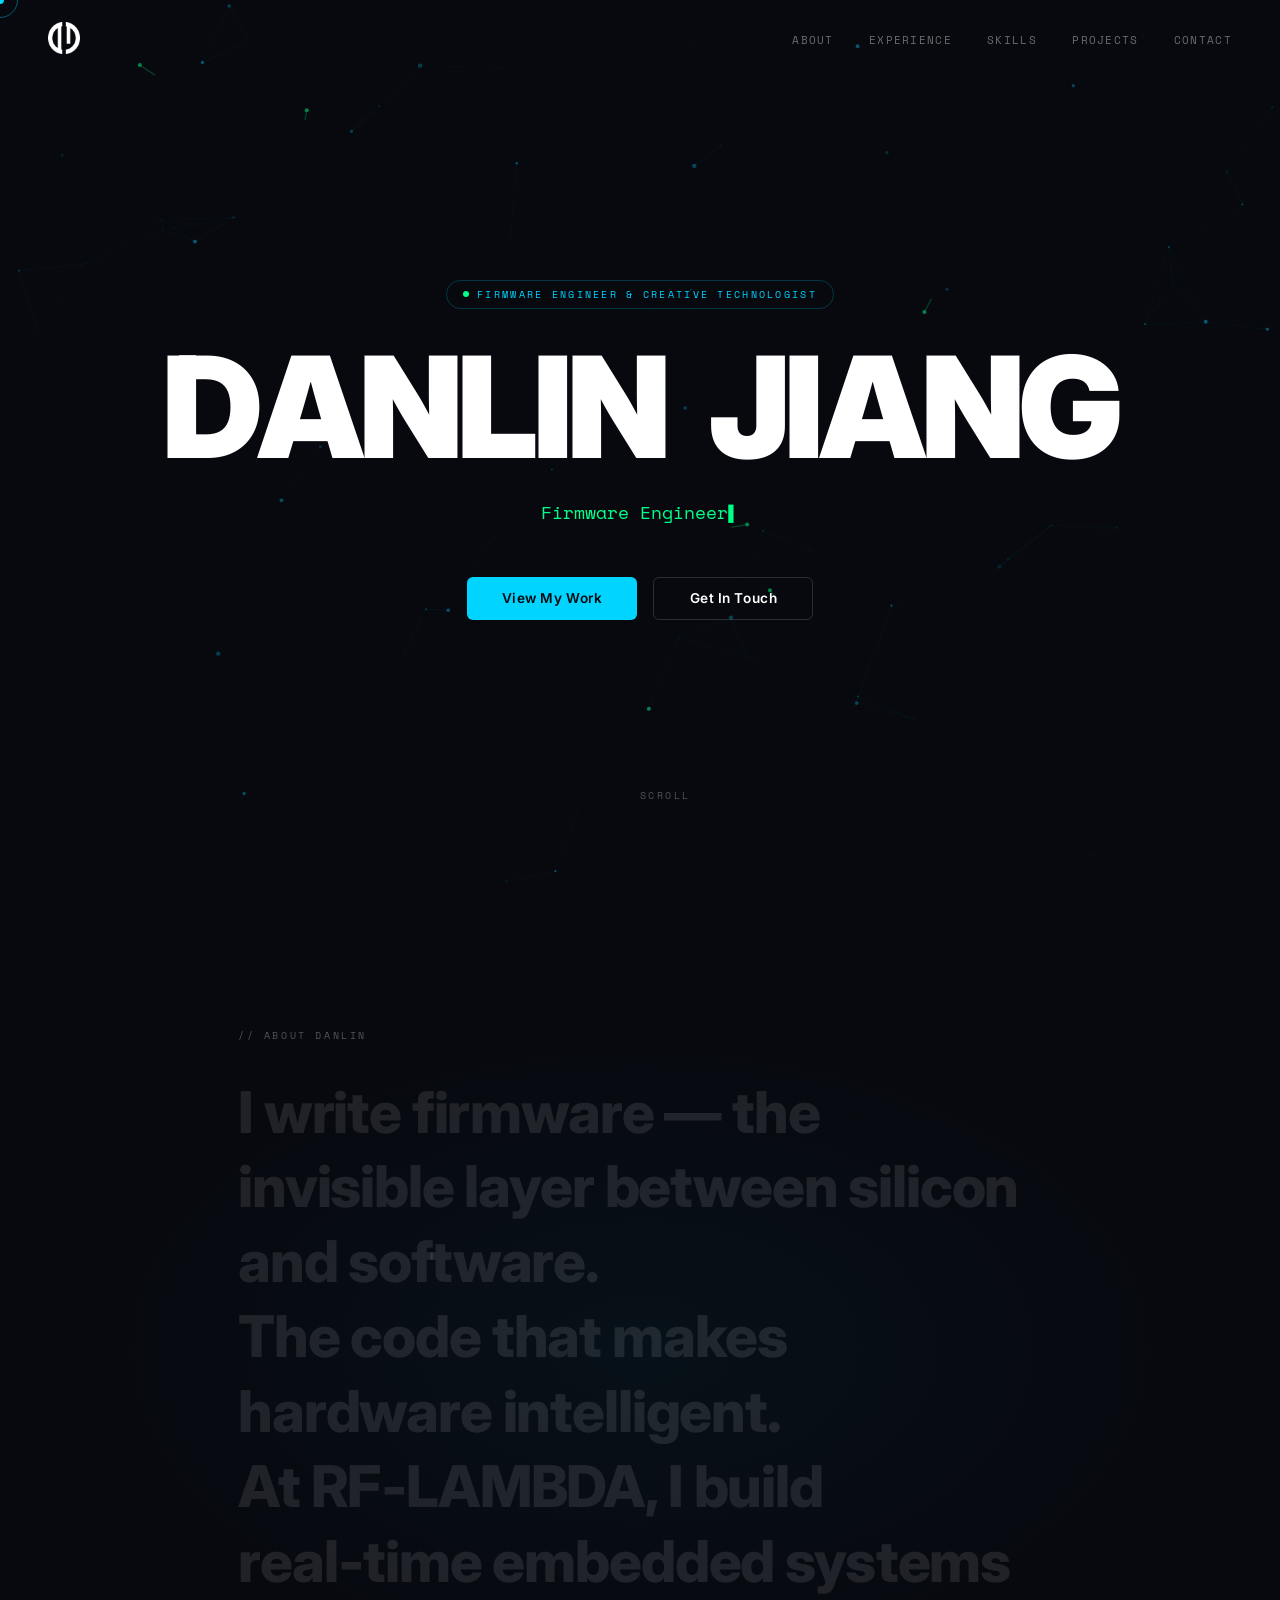
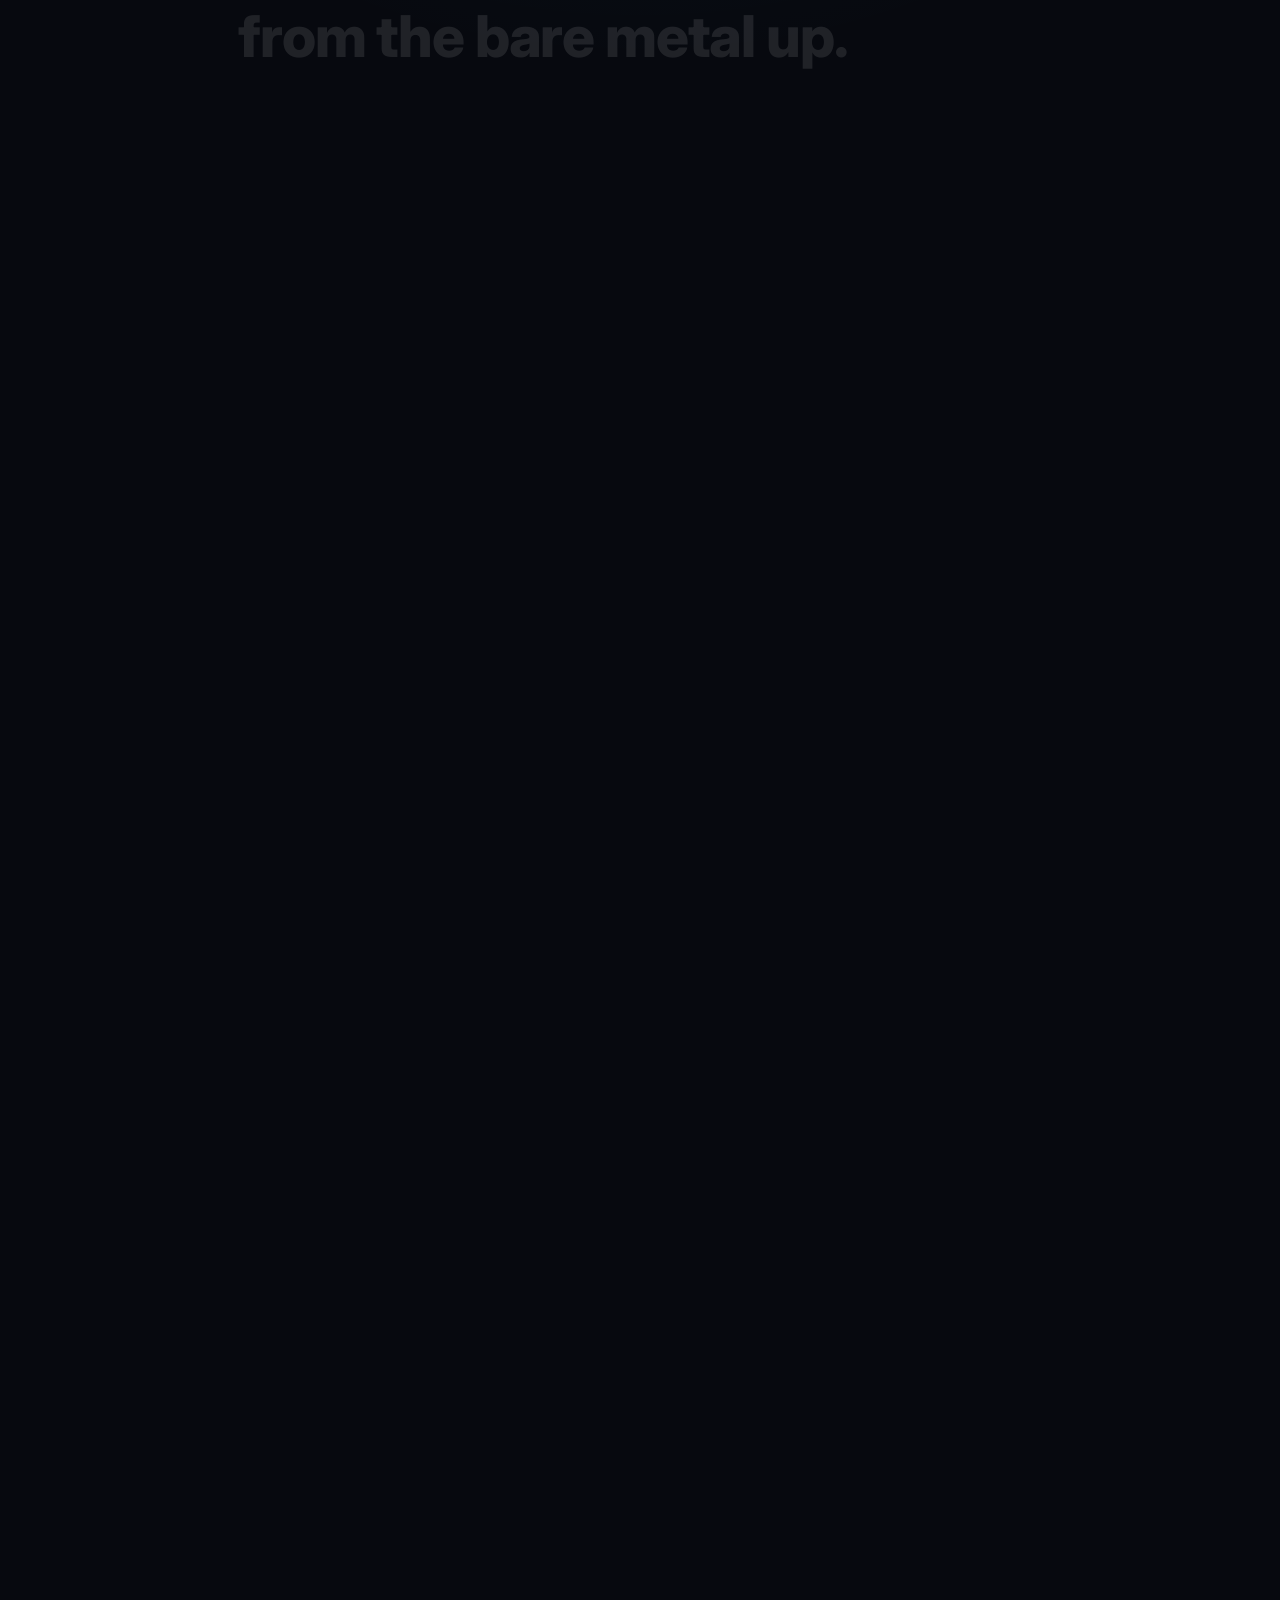
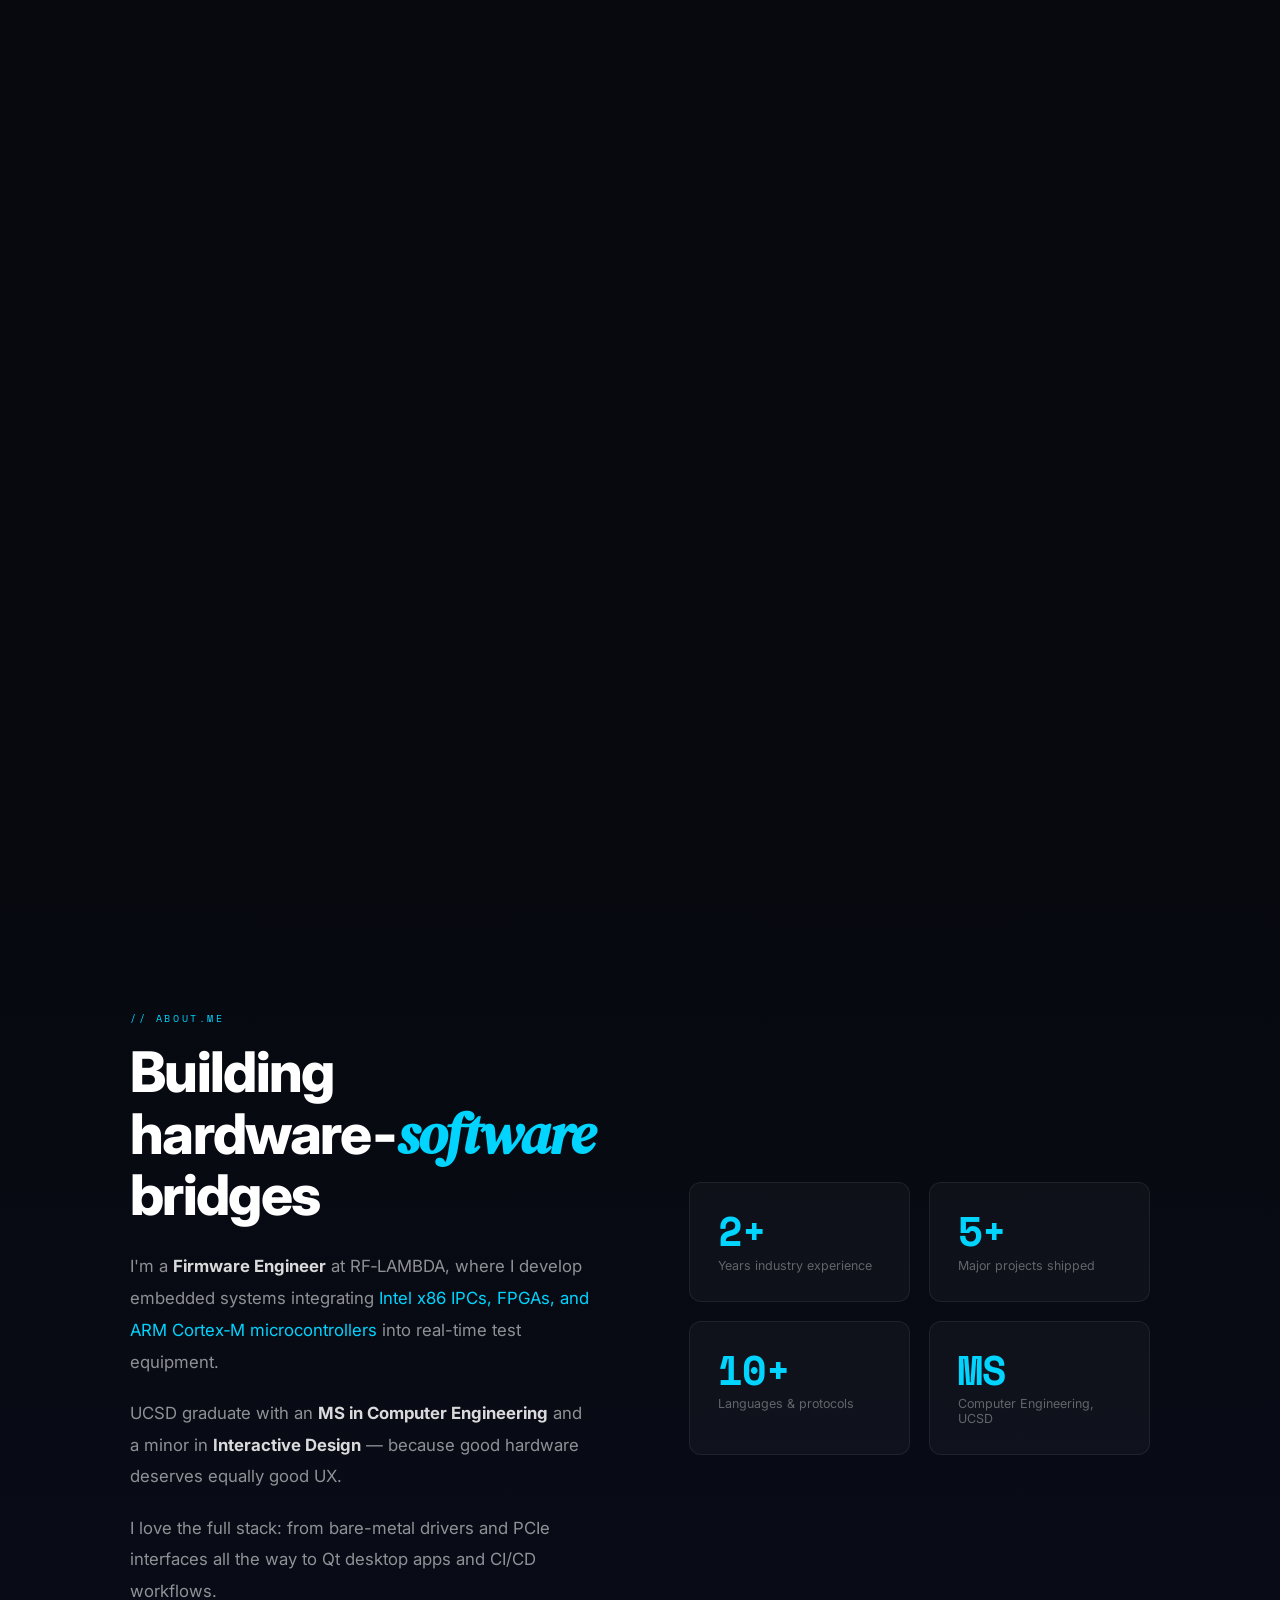
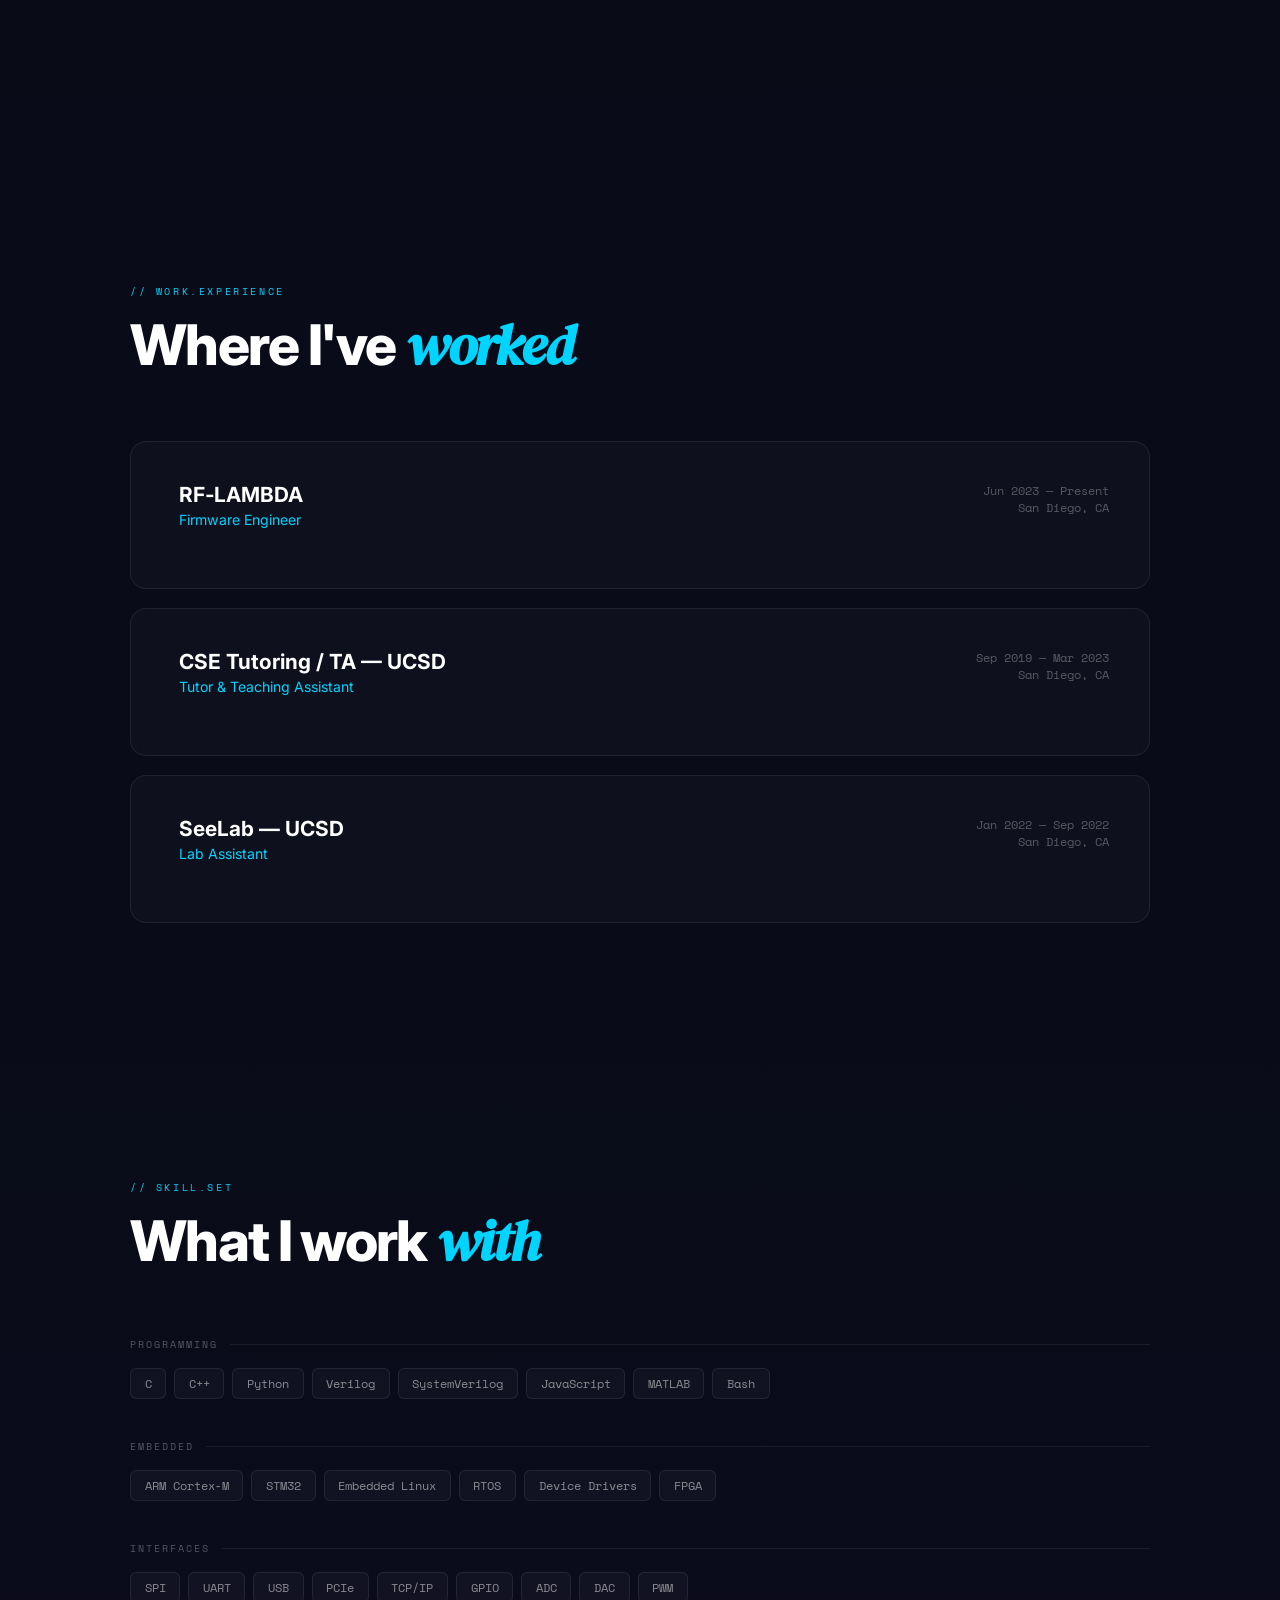
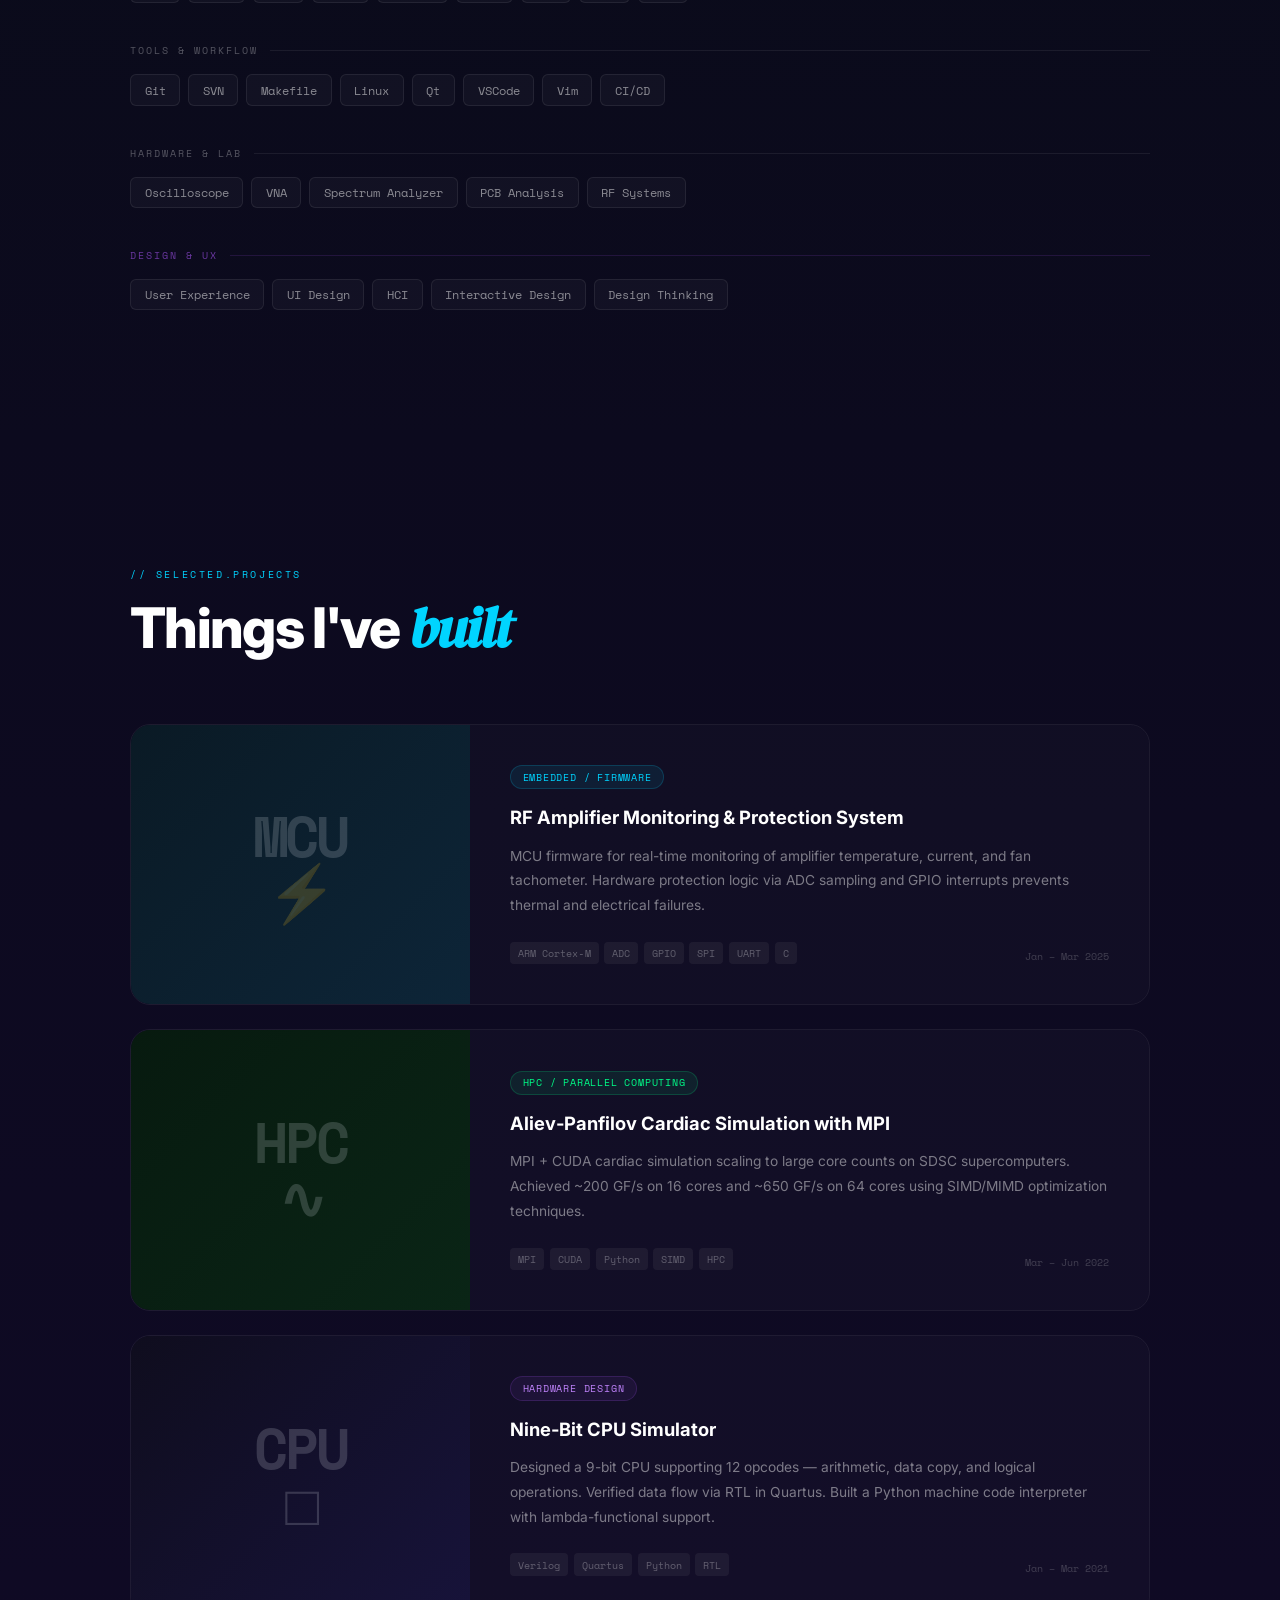
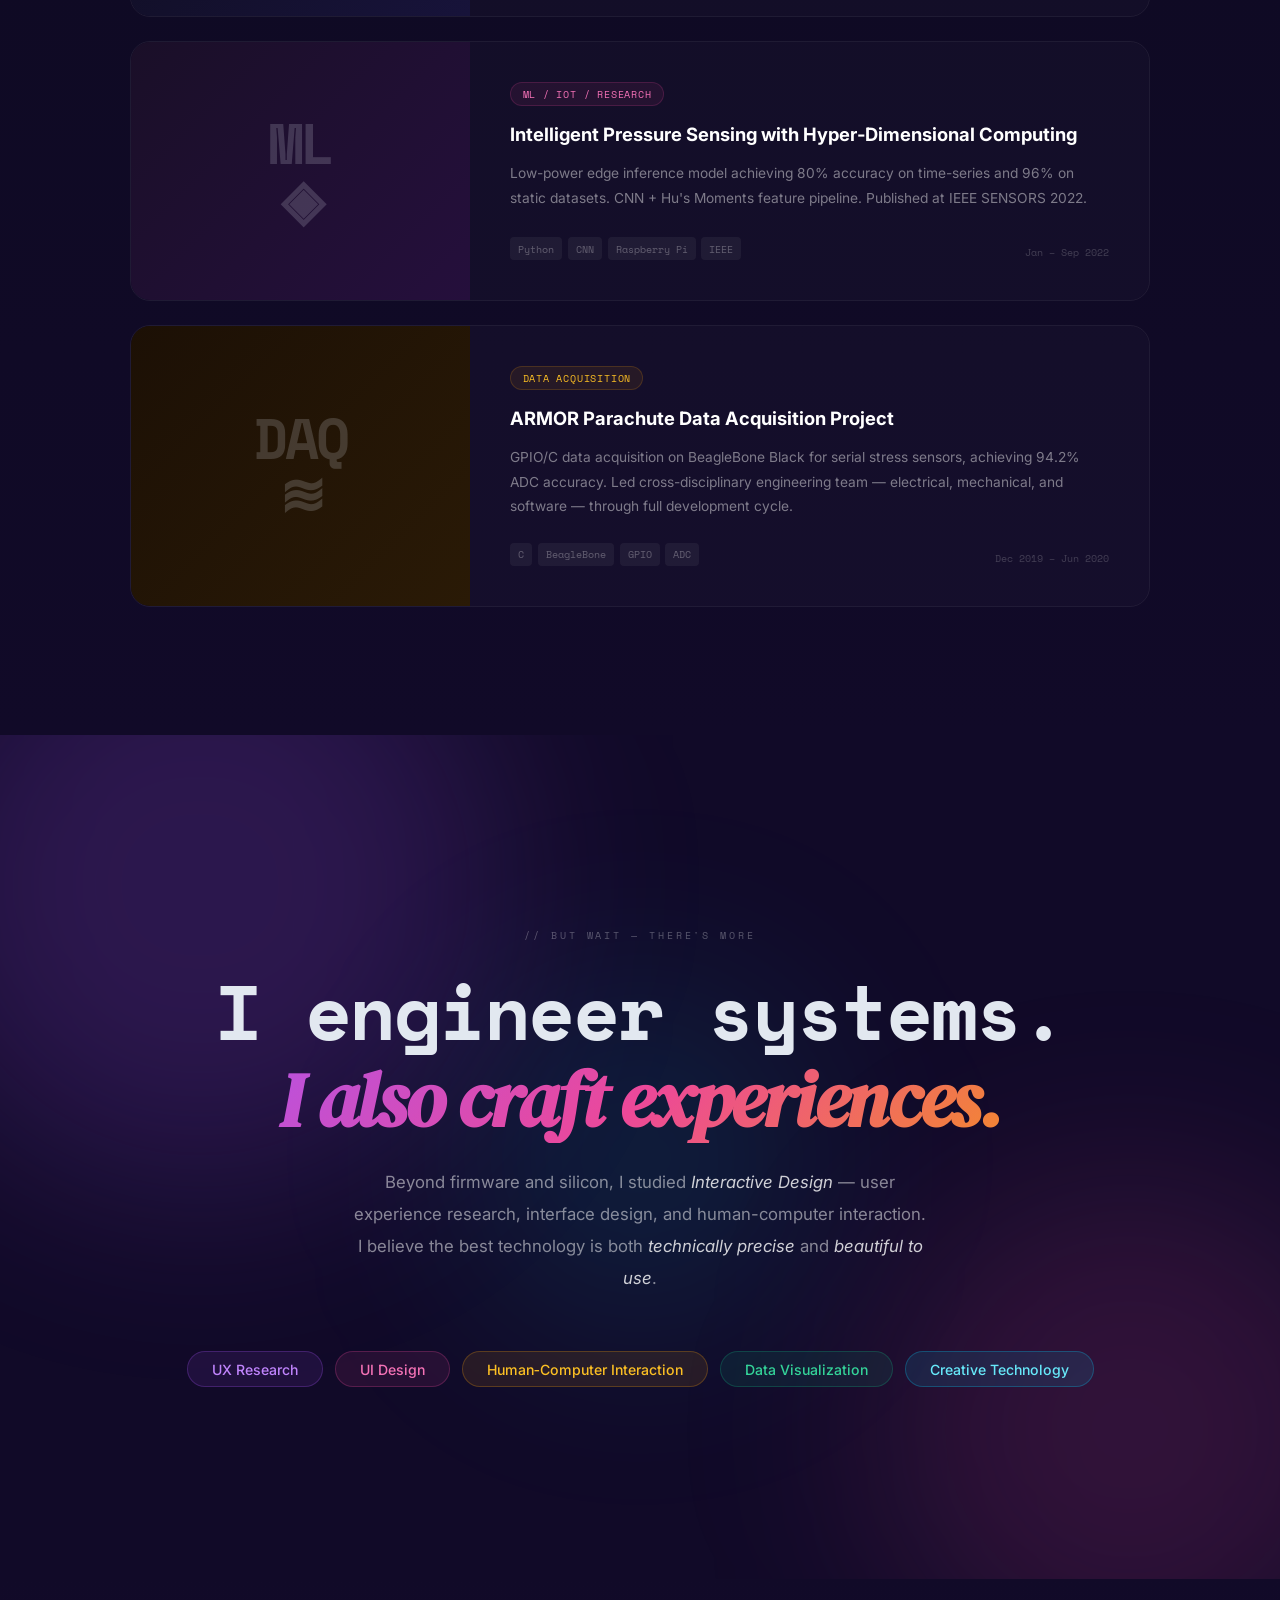
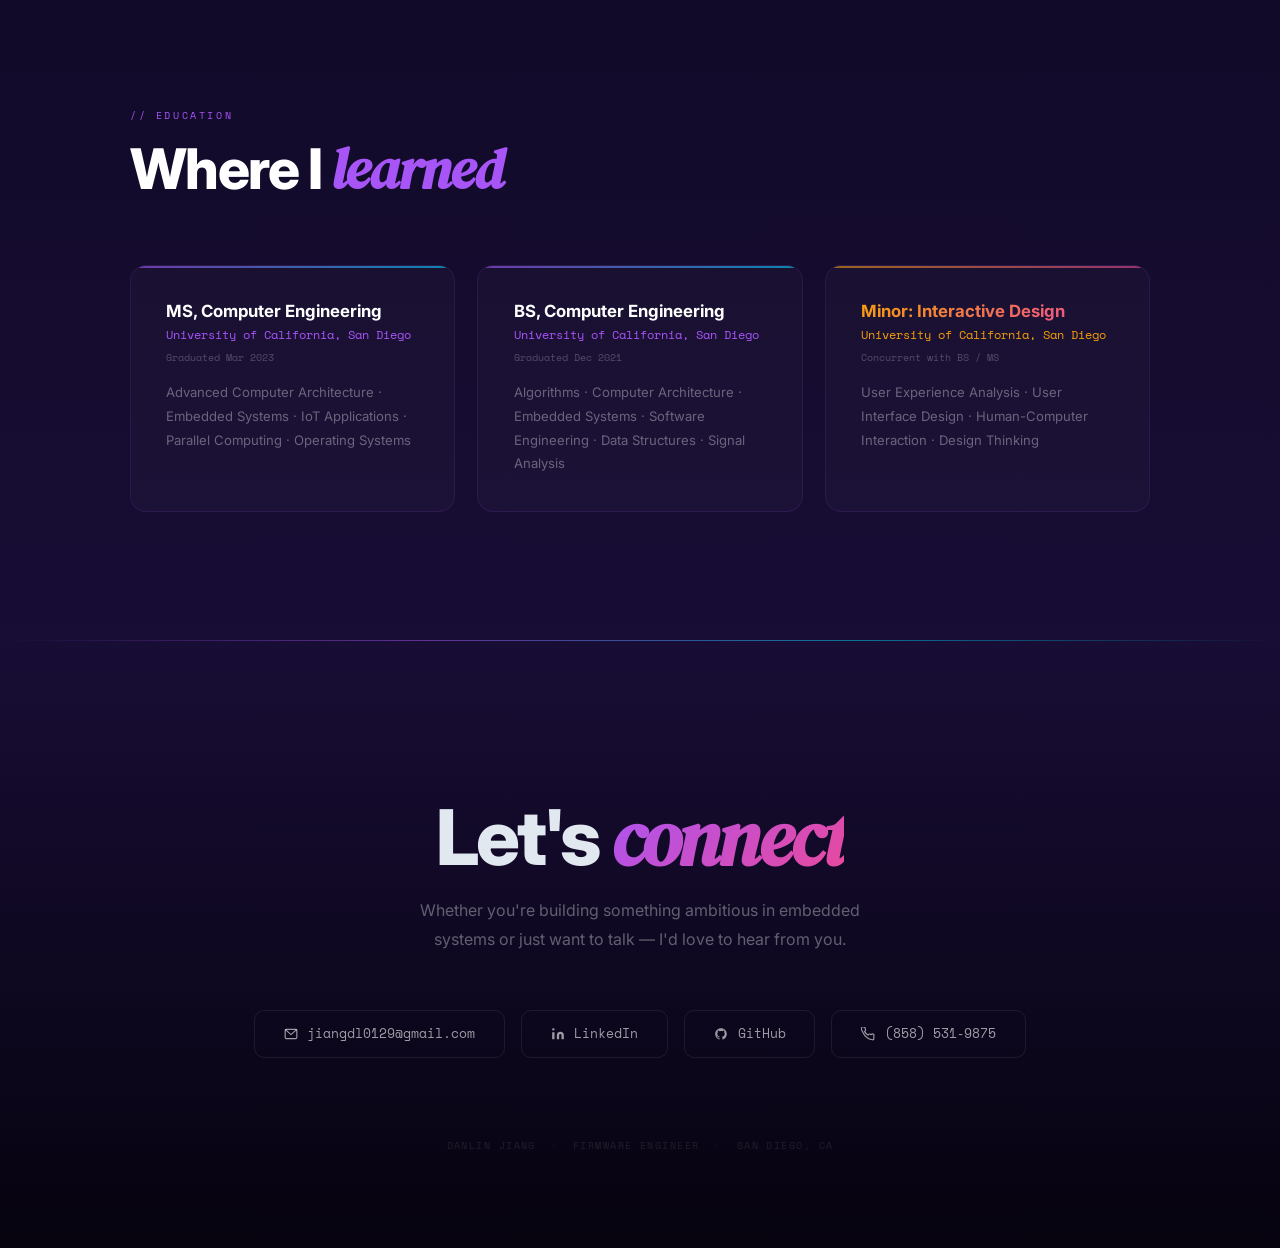
==== commit efbe6382: "adde burger in phone view" ====
--- a/index.html
+++ b/index.html
@@ -97,6 +97,79 @@
   transition:color .2s;
 }
 .nav-links a:hover{color:#fff}
+
+/* ─── HAMBURGER BUTTON ───────────────────────────────────────── */
+#menu-btn{
+  display:none;
+  flex-direction:column;justify-content:center;align-items:center;
+  width:40px;height:40px;gap:5px;
+  background:rgba(255,255,255,.05);
+  border:1px solid rgba(255,255,255,.1);
+  border-radius:8px;
+  cursor:pointer;
+  transition:background .2s,border-color .2s;
+  position:relative;z-index:1100;
+}
+#menu-btn:hover{background:rgba(255,255,255,.1);border-color:rgba(255,255,255,.2)}
+.bar{
+  width:18px;height:1.5px;
+  background:#fff;border-radius:2px;
+  transition:transform .35s var(--ease-out),opacity .25s,width .3s;
+  transform-origin:center;
+}
+#menu-btn.open .bar:nth-child(1){transform:translateY(6.5px) rotate(45deg)}
+#menu-btn.open .bar:nth-child(2){opacity:0;width:0}
+#menu-btn.open .bar:nth-child(3){transform:translateY(-6.5px) rotate(-45deg)}
+
+/* ─── MOBILE MENU OVERLAY ────────────────────────────────────── */
+#mobile-menu{
+  position:fixed;inset:0;z-index:1050;
+  background:rgba(7,9,15,.97);
+  backdrop-filter:blur(24px);
+  display:flex;flex-direction:column;
+  align-items:center;justify-content:center;
+  gap:0;
+  opacity:0;pointer-events:none;
+  transition:opacity .35s var(--ease-out);
+}
+#mobile-menu.open{opacity:1;pointer-events:all}
+
+.mob-link{
+  font-family:var(--mono);
+  font-size:clamp(1.8rem,8vw,3rem);
+  font-weight:700;
+  color:rgba(255,255,255,.2);
+  letter-spacing:-.02em;
+  padding:.6rem 2rem;
+  text-decoration:none;
+  position:relative;
+  transition:color .25s,transform .25s;
+  transform:translateY(20px);opacity:0;
+  transition:color .25s,transform .4s var(--ease-out),opacity .4s var(--ease-out);
+}
+#mobile-menu.open .mob-link{transform:translateY(0);opacity:1}
+#mobile-menu.open .mob-link:nth-child(1){transition-delay:.05s}
+#mobile-menu.open .mob-link:nth-child(2){transition-delay:.1s}
+#mobile-menu.open .mob-link:nth-child(3){transition-delay:.15s}
+#mobile-menu.open .mob-link:nth-child(4){transition-delay:.2s}
+#mobile-menu.open .mob-link:nth-child(5){transition-delay:.25s}
+
+.mob-link:hover{color:#fff;transform:translateX(8px)}
+.mob-link:active{color:var(--cyan)}
+
+.mob-link .mob-num{
+  font-size:.55em;color:var(--cyan);
+  margin-right:.5rem;vertical-align:.12em;
+  font-weight:400;
+}
+
+.mob-footer{
+  position:absolute;bottom:3rem;
+  font-family:var(--mono);font-size:.65rem;
+  color:rgba(255,255,255,.15);letter-spacing:.15em;
+  opacity:0;transition:opacity .4s .3s;
+}
+#mobile-menu.open .mob-footer{opacity:1}
 
 /* ─── HERO ───────────────────────────────────────────────────── */
 #hero{
@@ -590,6 +663,7 @@
 @media(max-width:768px){
   nav{padding:1.1rem 1.5rem}
   .nav-links{display:none}
+  #menu-btn{display:flex}
   body{cursor:auto}
   #cur-dot,#cur-ring{display:none}
   .hero-name{font-size:clamp(3rem,12vw,5rem)}
@@ -608,6 +682,16 @@
 <!-- CURSOR -->
 <div id="cur-dot"></div>
 <div id="cur-ring"></div>
+
+<!-- MOBILE MENU OVERLAY -->
+<div id="mobile-menu" role="dialog" aria-label="Navigation menu">
+  <a href="#about"      class="mob-link"><span class="mob-num">01</span>About</a>
+  <a href="#experience" class="mob-link"><span class="mob-num">02</span>Experience</a>
+  <a href="#skills"     class="mob-link"><span class="mob-num">03</span>Skills</a>
+  <a href="#projects"   class="mob-link"><span class="mob-num">04</span>Projects</a>
+  <a href="#contact"    class="mob-link"><span class="mob-num">05</span>Contact</a>
+  <div class="mob-footer">DANLIN JIANG &nbsp;·&nbsp; FIRMWARE ENGINEER</div>
+</div>
 
 <!-- NAV -->
 <nav id="nav">
@@ -619,6 +703,11 @@
     <li><a href="#projects">Projects</a></li>
     <li><a href="#contact">Contact</a></li>
   </ul>
+  <button id="menu-btn" aria-label="Toggle menu" aria-expanded="false">
+    <span class="bar"></span>
+    <span class="bar"></span>
+    <span class="bar"></span>
+  </button>
 </nav>
 
 <!-- ══════════════════════════════════════════════
@@ -1329,6 +1418,33 @@
   });
 })();
 
+/* ─── MOBILE MENU ────────────────────────────────────── */
+(function initMobileMenu() {
+  const btn   = document.getElementById('menu-btn');
+  const menu  = document.getElementById('mobile-menu');
+  let isOpen  = false;
+
+  function toggle(force) {
+    isOpen = (force !== undefined) ? force : !isOpen;
+    btn.classList.toggle('open', isOpen);
+    menu.classList.toggle('open', isOpen);
+    btn.setAttribute('aria-expanded', isOpen);
+    document.body.style.overflow = isOpen ? 'hidden' : '';
+  }
+
+  btn.addEventListener('click', () => toggle());
+
+  // Close when any menu link is tapped
+  menu.querySelectorAll('.mob-link').forEach(link => {
+    link.addEventListener('click', () => toggle(false));
+  });
+
+  // Close on Escape
+  document.addEventListener('keydown', e => {
+    if (e.key === 'Escape' && isOpen) toggle(false);
+  });
+})();
+
 </script>
 </body>
 </html>
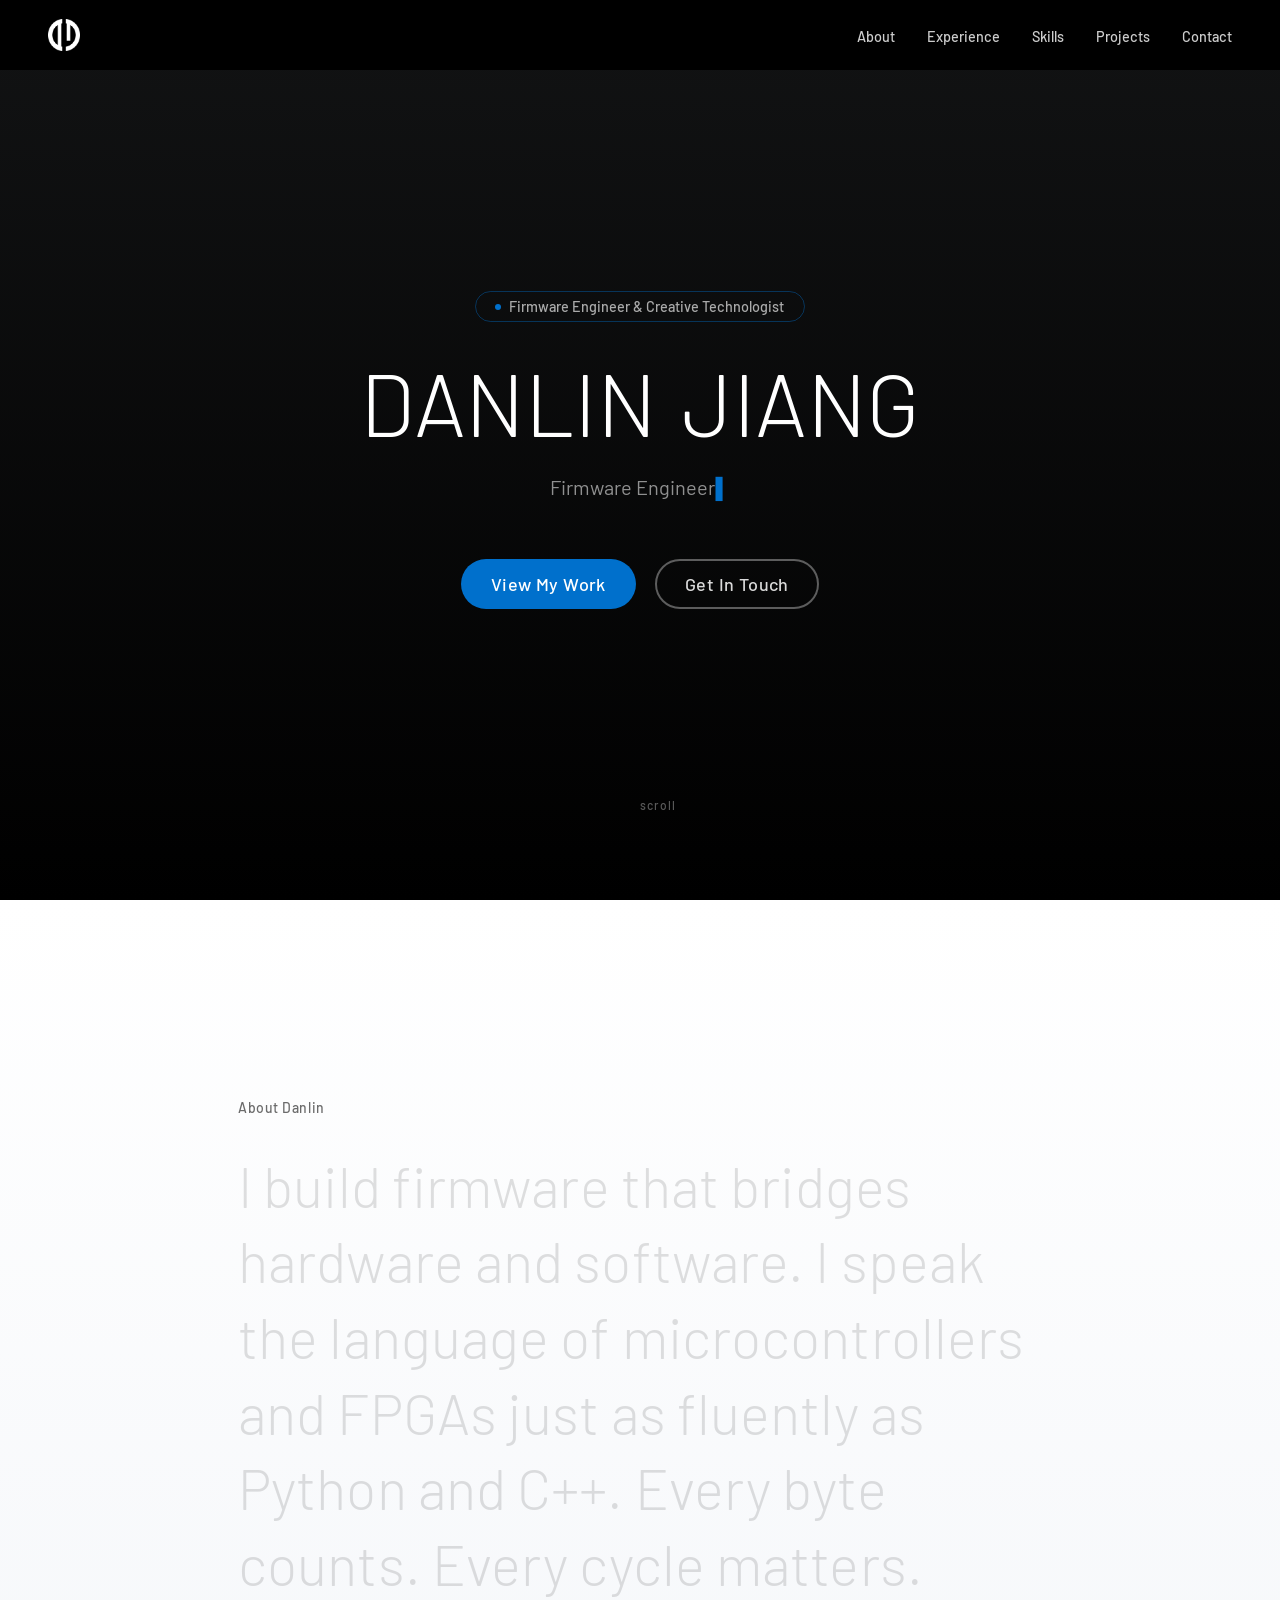
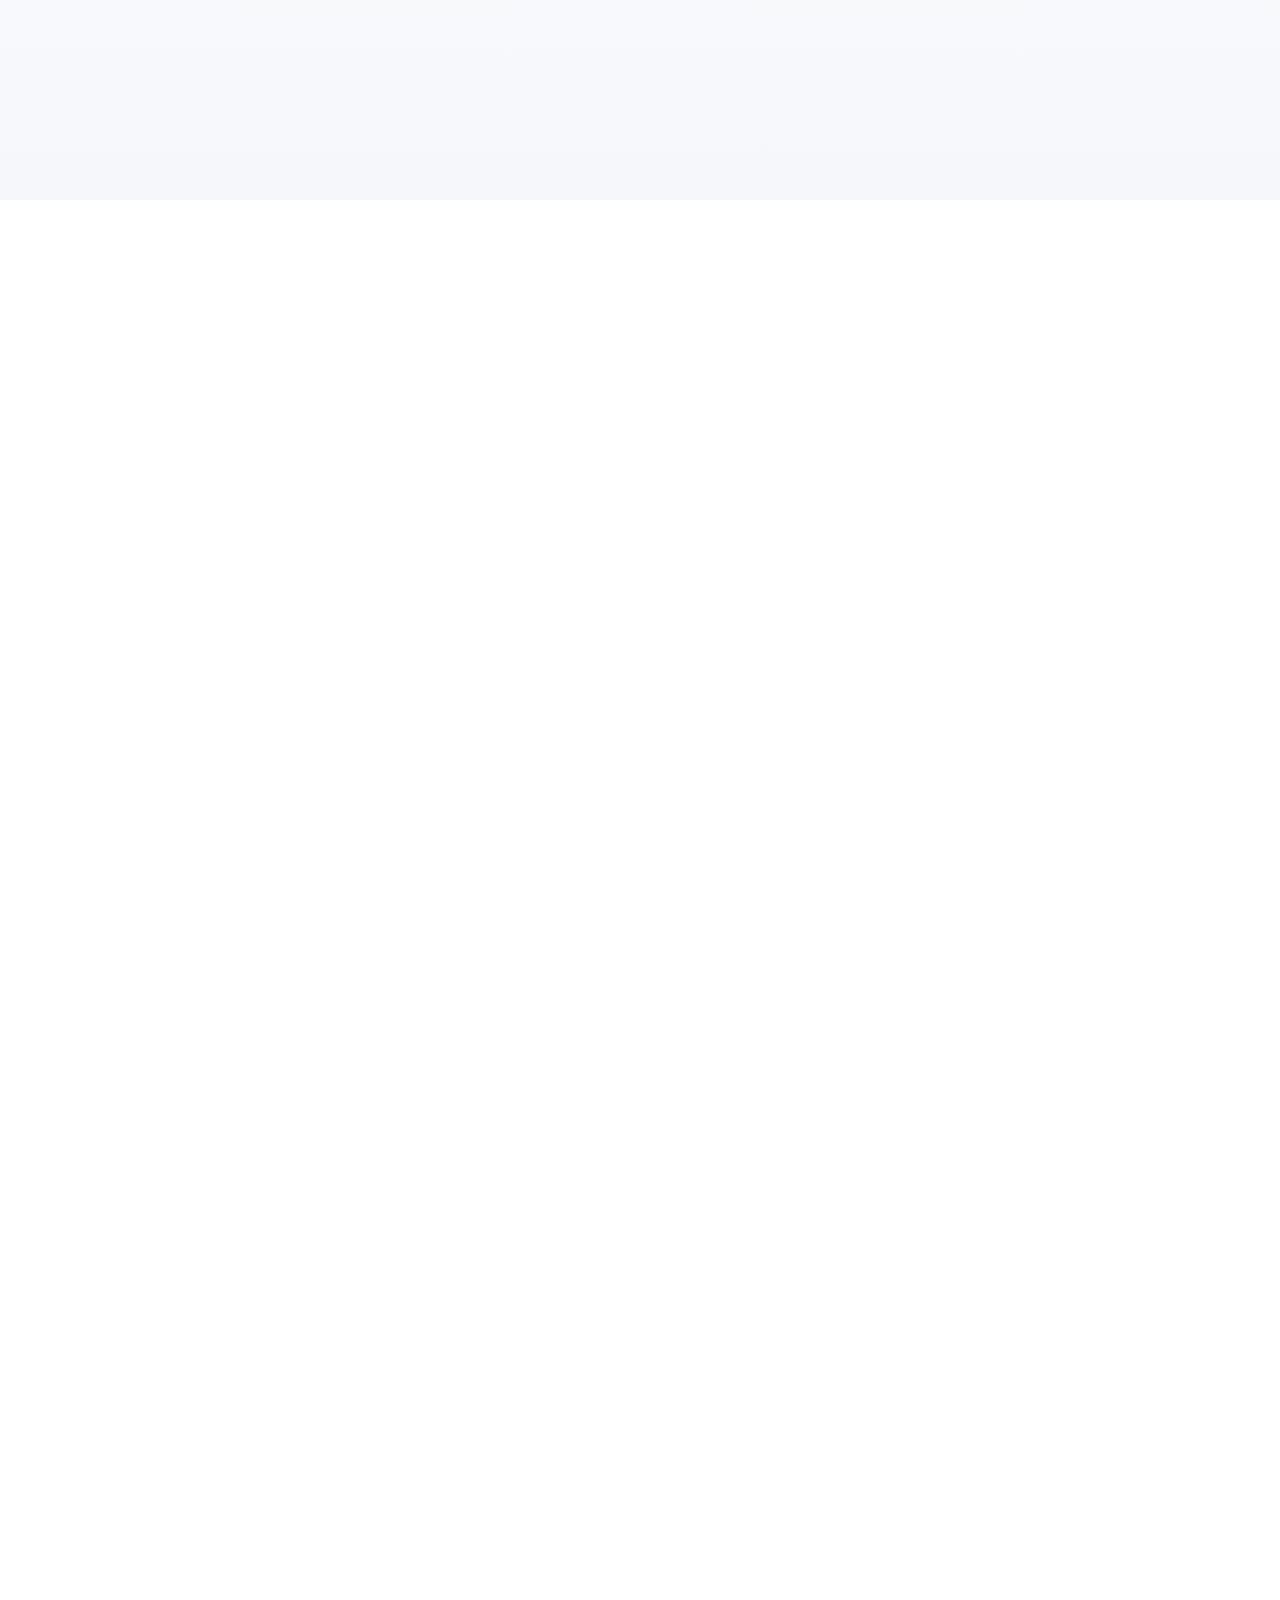
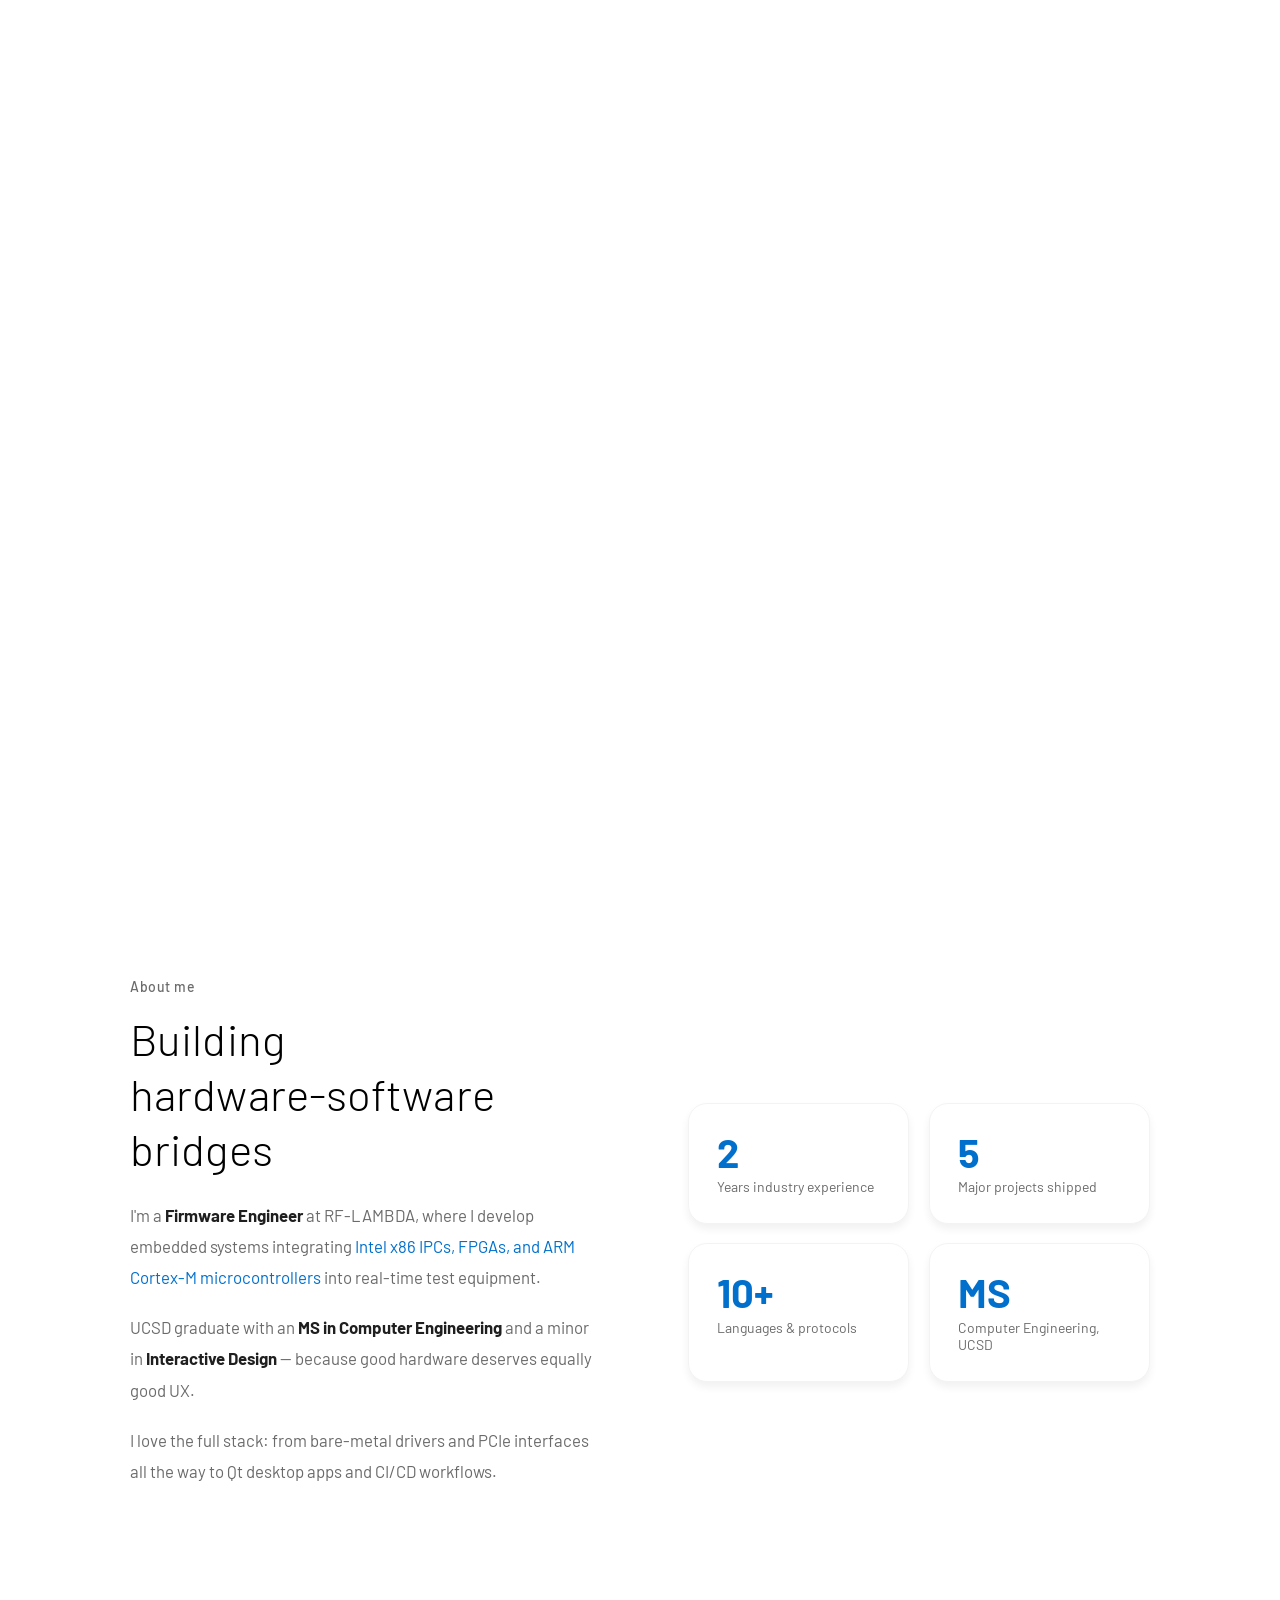
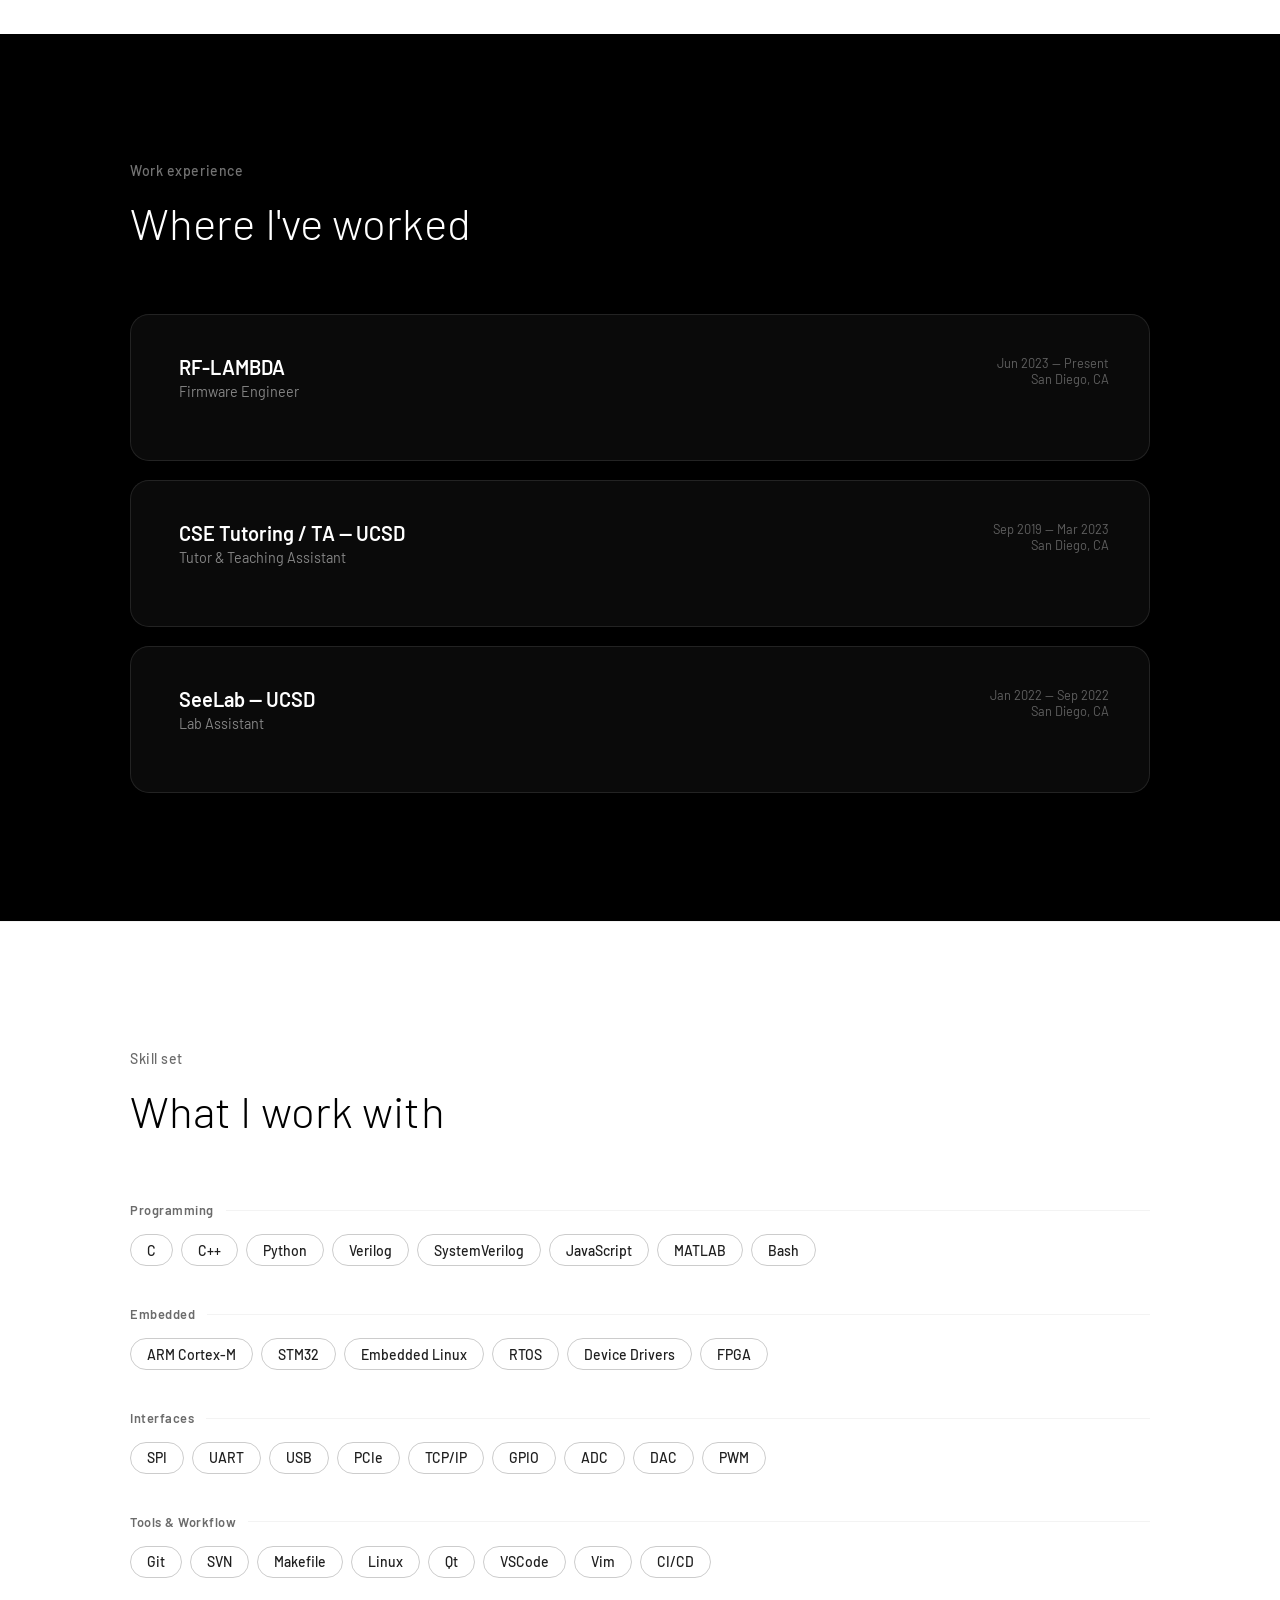
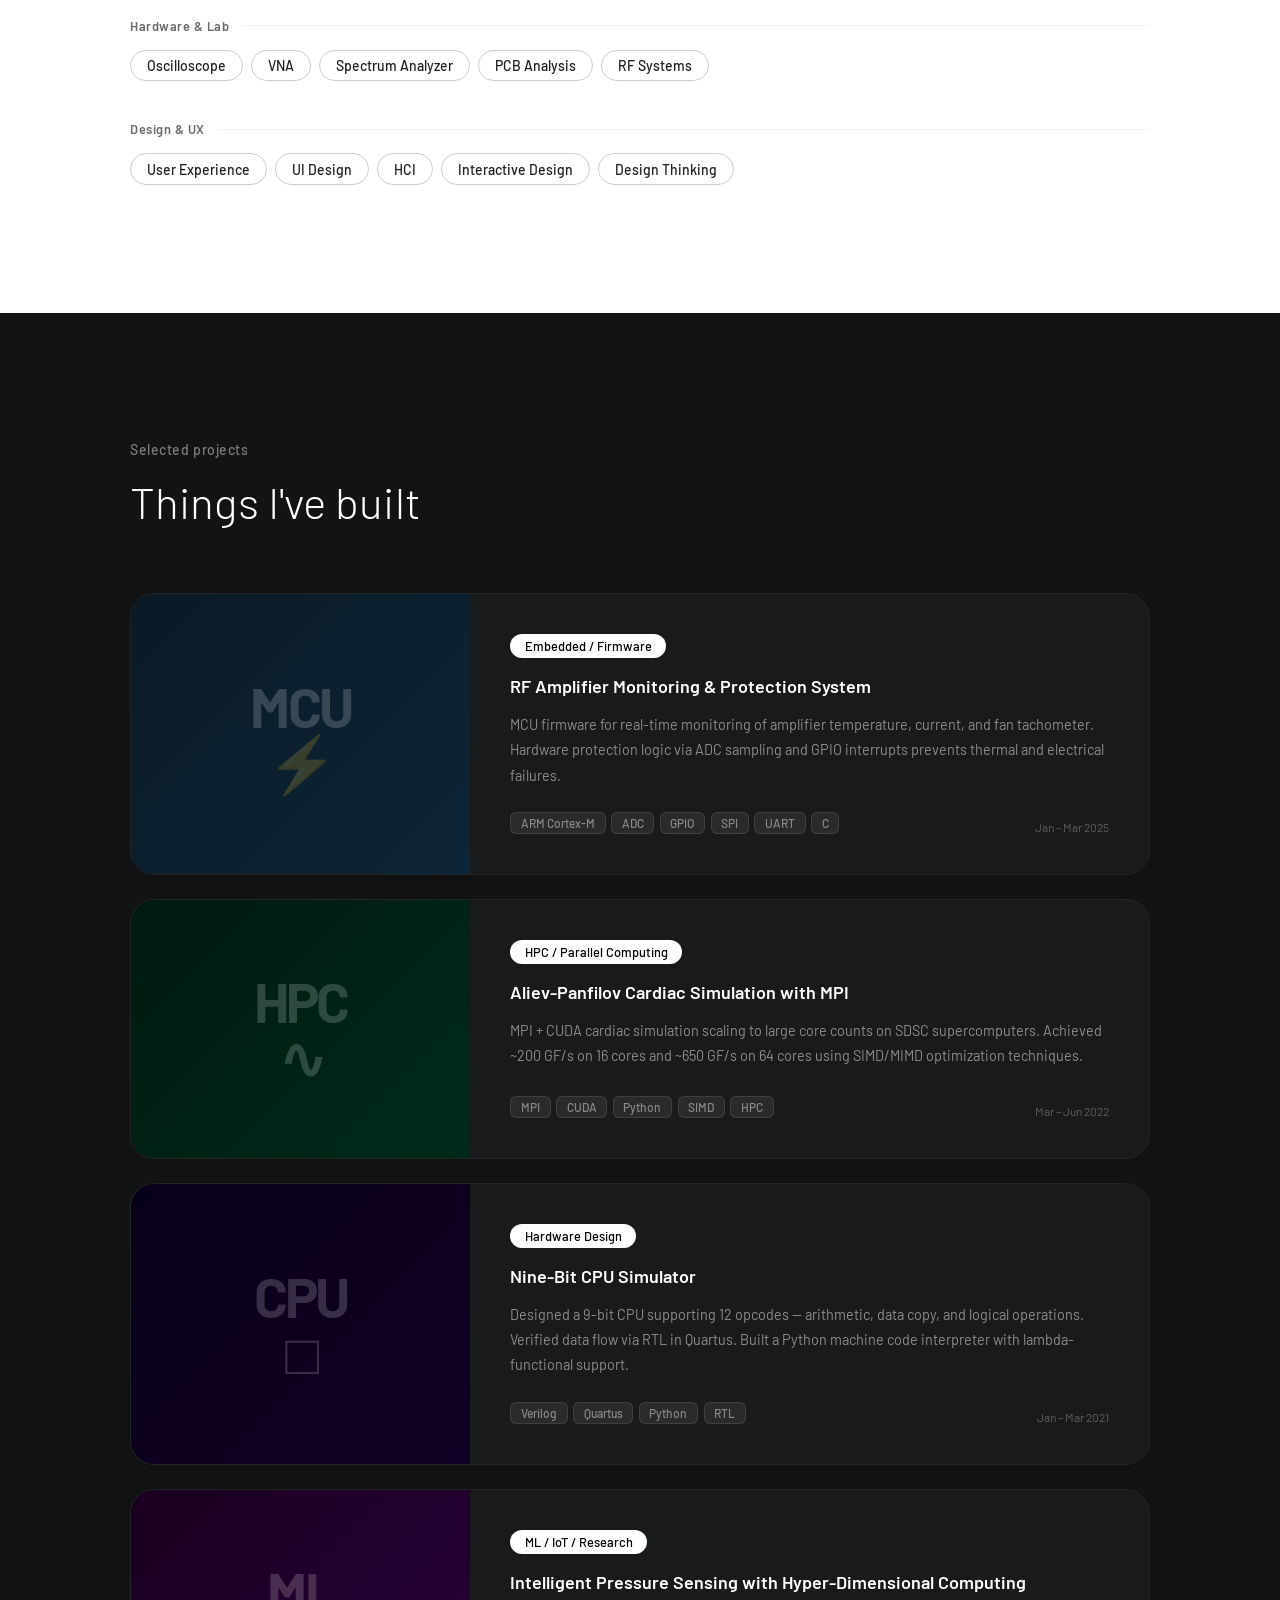
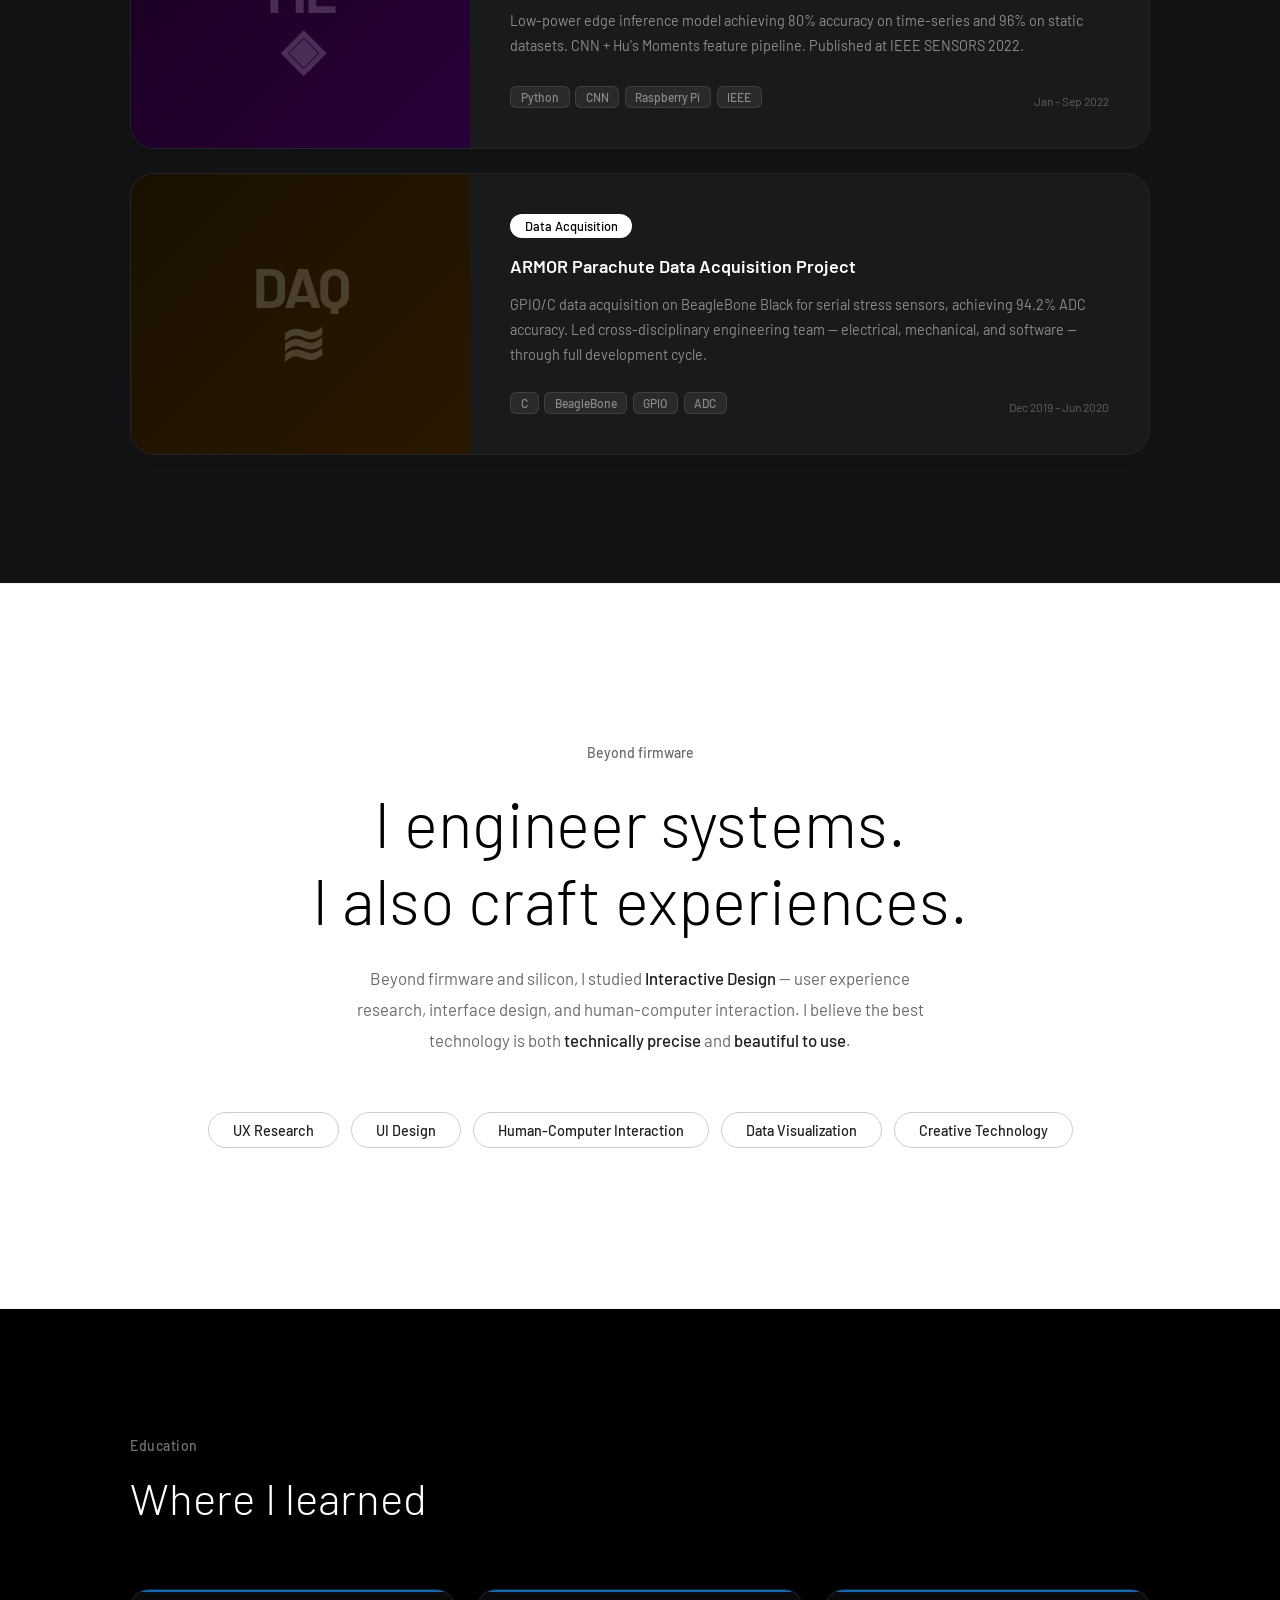
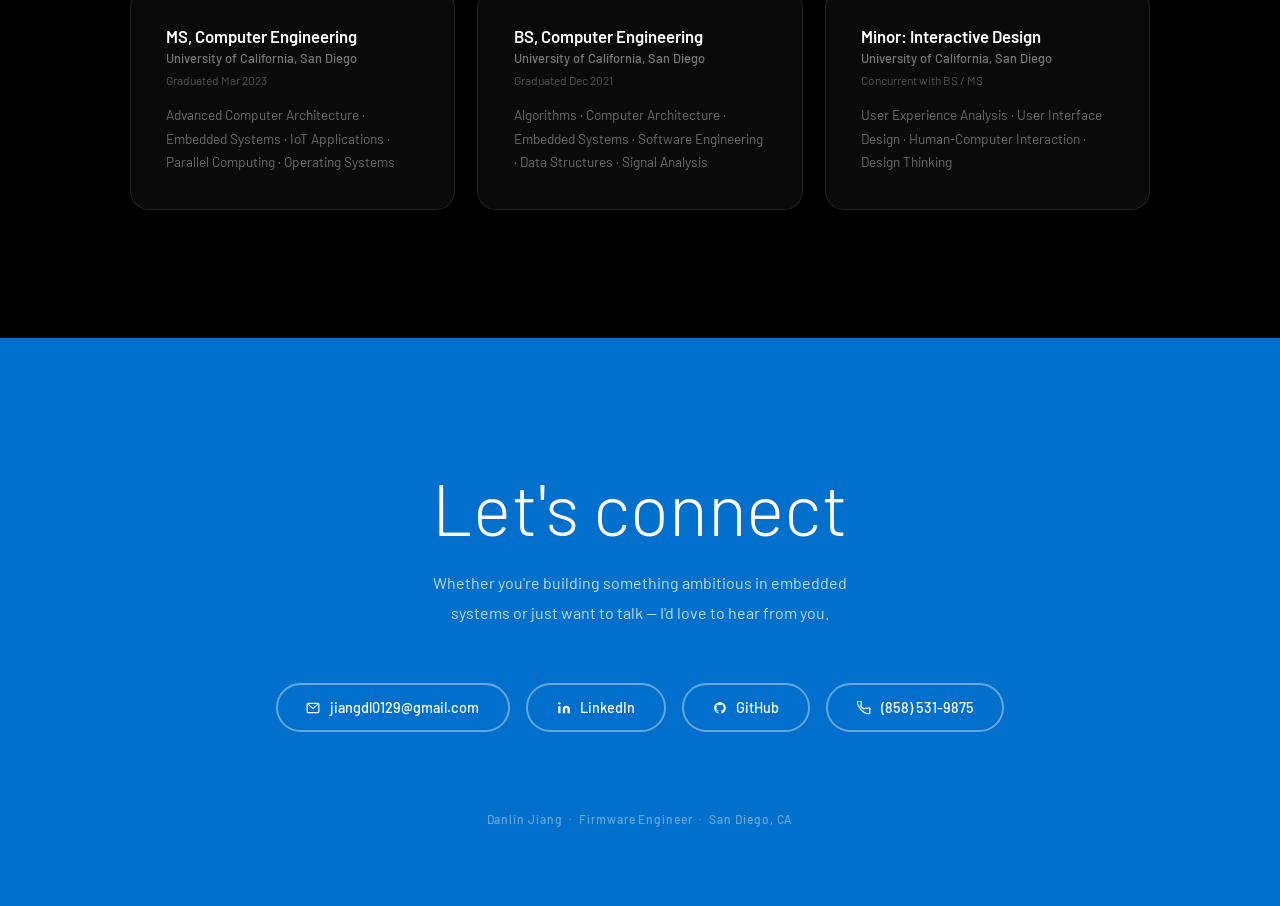
==== commit ae0a7840: "added new style" ====
--- a/index.html
+++ b/index.html
@@ -8,40 +8,41 @@
   <link rel="apple-touch-icon" href="icon.png" />
   <link rel="preconnect" href="https://fonts.googleapis.com" />
   <link rel="preconnect" href="https://fonts.gstatic.com" crossorigin />
-  <link href="https://fonts.googleapis.com/css2?family=Space+Mono:ital,wght@0,400;0,700&family=Inter:wght@300;400;500;600;700;800;900&family=DM+Serif+Display:ital@0;1&display=swap" rel="stylesheet" />
+  <link href="https://fonts.googleapis.com/css2?family=Barlow:wght@300;400;500;600;700&display=swap" rel="stylesheet" />
   <style>
 
 /* ─── RESET ─────────────────────────────────────────────────── */
 *,*::before,*::after{margin:0;padding:0;box-sizing:border-box}
 html{scroll-behavior:smooth;-webkit-font-smoothing:antialiased}
 body{
-  font-family:'Inter',sans-serif;
-  background:#07090f;
-  color:#e2e8f0;
+  font-family:'Barlow',Arial,Helvetica,sans-serif;
+  background:#ffffff;
+  color:#1f1f1f;
   overflow-x:hidden;
-  cursor:none;
 }
 img,video{display:block;max-width:100%}
 a{text-decoration:none;color:inherit}
-button{cursor:none;border:none;background:none;font:inherit;color:inherit}
+button{border:none;background:none;font:inherit;color:inherit;cursor:pointer}
 
 /* ─── VARIABLES ──────────────────────────────────────────────── */
 :root{
-  --cyan:#00d4ff;
-  --green:#00ff88;
-  --purple:#a855f7;
-  --pink:#ec4899;
-  --amber:#f59e0b;
-  --mono:'Space Mono',monospace;
-  --disp:'DM Serif Display',serif;
+  --ps-blue:#0070cc;
+  --ps-cyan:#1eaedb;
+  --ps-black:#000000;
+  --ps-white:#ffffff;
+  --ps-dark:#121314;
+  --ice-mist:#f5f7fa;
+  --deep-charcoal:#1f1f1f;
+  --body-gray:#6b6b6b;
+  --divider:#f3f3f3;
   --ease-out:cubic-bezier(0.16,1,0.3,1);
   --ease-in-out:cubic-bezier(0.45,0,0.55,1);
 }
 
 /* ─── SCROLL PROGRESS BAR ────────────────────────────────────── */
 #progress{
-  position:fixed;top:0;left:0;right:0;height:2px;
-  background:linear-gradient(90deg,var(--cyan),var(--purple),var(--pink));
+  position:fixed;top:0;left:0;right:0;height:3px;
+  background:var(--ps-blue);
   transform-origin:left;transform:scaleX(0);
   z-index:9998;
   animation:pgBar linear both;
@@ -49,34 +50,48 @@
 }
 @keyframes pgBar{from{transform:scaleX(0)}to{transform:scaleX(1)}}
 
-/* ─── CUSTOM CURSOR ──────────────────────────────────────────── */
-#cur-dot{
-  position:fixed;width:8px;height:8px;border-radius:50%;
-  background:var(--cyan);pointer-events:none;z-index:9999;
-  transform:translate(-50%,-50%);transition:background .3s,transform .15s;
-  mix-blend-mode:screen;
-}
-#cur-ring{
-  position:fixed;width:36px;height:36px;border-radius:50%;
-  border:1px solid rgba(0,212,255,.4);pointer-events:none;z-index:9998;
-  transform:translate(-50%,-50%);
-  transition:width .25s var(--ease-out),height .25s var(--ease-out),border-color .3s,background .3s;
-}
-body.hovering #cur-ring{width:52px;height:52px;border-color:rgba(0,212,255,.2);background:rgba(0,212,255,.04)}
-body.creative #cur-dot{background:var(--purple)}
-body.creative #cur-ring{border-color:rgba(168,85,247,.4)}
+/* ─── BUTTONS ────────────────────────────────────────────────── */
+.btn-primary{
+  display:inline-flex;align-items:center;gap:.5rem;
+  padding:12px 28px;border-radius:999px;
+  font-size:1.125rem;font-weight:500;letter-spacing:.4px;
+  background:var(--ps-blue);color:#ffffff;
+  border:2px solid transparent;
+  outline:none;
+  transition:background 180ms ease,transform 180ms ease,box-shadow 180ms ease,border-color 180ms ease;
+}
+.btn-primary:hover{
+  background:var(--ps-cyan);
+  border-color:#ffffff;
+  box-shadow:0 0 0 2px var(--ps-blue);
+  transform:scale(1.2);
+  color:#ffffff;
+}
+.btn-primary:active{opacity:.6}
+
+.btn-ghost{
+  display:inline-flex;align-items:center;gap:.5rem;
+  padding:12px 28px;border-radius:999px;
+  font-size:1.125rem;font-weight:500;letter-spacing:.4px;
+  background:transparent;
+  outline:none;
+  transition:background 180ms ease,transform 180ms ease,box-shadow 180ms ease,border-color 180ms ease,color 180ms ease;
+}
+.btn-ghost:hover{
+  background:var(--ps-cyan);
+  color:#ffffff;
+  border-color:#ffffff;
+  box-shadow:0 0 0 2px var(--ps-blue);
+  transform:scale(1.2);
+}
+.btn-ghost:active{opacity:.6}
 
 /* ─── NAV ────────────────────────────────────────────────────── */
 nav{
   position:fixed;top:0;left:0;right:0;z-index:1000;
-  padding:1.4rem 3rem;
+  padding:1.2rem 3rem;
+  background:#000000;
   display:flex;align-items:center;justify-content:space-between;
-  transition:background .4s,backdrop-filter .4s,border-color .4s;
-}
-nav.solid{
-  background:rgba(7,9,15,.85);
-  backdrop-filter:blur(16px);
-  border-bottom:1px solid rgba(255,255,255,.06);
 }
 .nav-logo{
   display:flex;align-items:center;
@@ -84,33 +99,30 @@
 .nav-logo img{
   height:32px;width:32px;object-fit:contain;
   filter:brightness(0) invert(1);
-  transition:filter .3s,transform .3s;
-}
-.nav-logo:hover img{
-  filter:brightness(0) saturate(100%) invert(18%) sepia(97%) saturate(7473%) hue-rotate(355deg) brightness(97%) contrast(108%);
-  transform:rotate(-5deg) scale(1.08);
-}
-.nav-links{display:flex;gap:2.2rem;list-style:none}
+  transition:transform .3s;
+}
+.nav-logo:hover img{transform:scale(1.05)}
+.nav-links{display:flex;gap:2rem;list-style:none}
 .nav-links a{
-  font-family:var(--mono);font-size:.68rem;
-  color:rgba(255,255,255,.4);letter-spacing:.12em;text-transform:uppercase;
+  font-size:.9rem;font-weight:500;
+  color:rgba(255,255,255,.8);
   transition:color .2s;
 }
-.nav-links a:hover{color:#fff}
+.nav-links a:hover{color:#1883fd}
 
 /* ─── HAMBURGER BUTTON ───────────────────────────────────────── */
 #menu-btn{
   display:none;
   flex-direction:column;justify-content:center;align-items:center;
   width:40px;height:40px;gap:5px;
-  background:rgba(255,255,255,.05);
-  border:1px solid rgba(255,255,255,.1);
-  border-radius:8px;
+  background:rgba(255,255,255,.08);
+  border:1px solid rgba(255,255,255,.15);
+  border-radius:6px;
   cursor:pointer;
-  transition:background .2s,border-color .2s;
+  transition:background .2s;
   position:relative;z-index:1100;
 }
-#menu-btn:hover{background:rgba(255,255,255,.1);border-color:rgba(255,255,255,.2)}
+#menu-btn:hover{background:rgba(255,255,255,.15)}
 .bar{
   width:18px;height:1.5px;
   background:#fff;border-radius:2px;
@@ -124,8 +136,7 @@
 /* ─── MOBILE MENU OVERLAY ────────────────────────────────────── */
 #mobile-menu{
   position:fixed;inset:0;z-index:1050;
-  background:rgba(7,9,15,.97);
-  backdrop-filter:blur(24px);
+  background:#000000;
   display:flex;flex-direction:column;
   align-items:center;justify-content:center;
   gap:0;
@@ -133,17 +144,12 @@
   transition:opacity .35s var(--ease-out);
 }
 #mobile-menu.open{opacity:1;pointer-events:all}
-
 .mob-link{
-  font-family:var(--mono);
   font-size:clamp(1.8rem,8vw,3rem);
-  font-weight:700;
-  color:rgba(255,255,255,.2);
-  letter-spacing:-.02em;
+  font-weight:300;
+  color:rgba(255,255,255,.7);
   padding:.6rem 2rem;
   text-decoration:none;
-  position:relative;
-  transition:color .25s,transform .25s;
   transform:translateY(20px);opacity:0;
   transition:color .25s,transform .4s var(--ease-out),opacity .4s var(--ease-out);
 }
@@ -153,227 +159,175 @@
 #mobile-menu.open .mob-link:nth-child(3){transition-delay:.15s}
 #mobile-menu.open .mob-link:nth-child(4){transition-delay:.2s}
 #mobile-menu.open .mob-link:nth-child(5){transition-delay:.25s}
-
-.mob-link:hover{color:#fff;transform:translateX(8px)}
-.mob-link:active{color:var(--cyan)}
-
-.mob-link .mob-num{
-  font-size:.55em;color:var(--cyan);
-  margin-right:.5rem;vertical-align:.12em;
-  font-weight:400;
-}
-
+.mob-link:hover{color:#ffffff}
 .mob-footer{
   position:absolute;bottom:3rem;
-  font-family:var(--mono);font-size:.65rem;
-  color:rgba(255,255,255,.15);letter-spacing:.15em;
+  font-size:.7rem;font-weight:500;
+  color:rgba(255,255,255,.25);letter-spacing:.08em;
   opacity:0;transition:opacity .4s .3s;
 }
 #mobile-menu.open .mob-footer{opacity:1}
 
 /* ─── HERO ───────────────────────────────────────────────────── */
 #hero{
-  position:relative;height:100vh;
+  position:relative;height:100vh;min-height:600px;
   display:flex;flex-direction:column;align-items:center;justify-content:center;
   overflow:hidden;text-align:center;
-}
-#hero-canvas{position:absolute;inset:0;width:100%;height:100%;opacity:.5}
-
+  background:linear-gradient(180deg,#121314 0%,#000000 100%);
+}
 .hero-inner{position:relative;z-index:2}
-
 .hero-tag{
   display:inline-flex;align-items:center;gap:.5rem;
-  padding:.35rem 1rem;border-radius:100px;
-  border:1px solid rgba(0,212,255,.22);
-  font-family:var(--mono);font-size:.65rem;color:var(--cyan);
-  letter-spacing:.22em;text-transform:uppercase;
+  padding:.4rem 1.2rem;border-radius:999px;
+  border:1px solid rgba(0,112,204,.4);
+  font-size:.9rem;font-weight:500;color:rgba(255,255,255,.65);
   margin-bottom:2rem;
   opacity:0;animation:fadeUp .7s var(--ease-out) .2s forwards;
 }
 .hero-tag-dot{
-  width:6px;height:6px;border-radius:50%;background:var(--green);
-  animation:pulse 1.5s ease infinite;
+  width:6px;height:6px;border-radius:50%;background:var(--ps-blue);
+  animation:pulse 2s ease infinite;
 }
 @keyframes pulse{0%,100%{opacity:1;transform:scale(1)}50%{opacity:.5;transform:scale(.7)}}
-
 .hero-name{
-  font-size:clamp(4rem,11vw,10rem);
-  font-weight:900;line-height:.95;letter-spacing:-.04em;
+  font-size:clamp(3rem,8vw,5.5rem);
+  font-weight:300;line-height:1.1;letter-spacing:-.5px;
   color:#fff;margin-bottom:1.5rem;
 }
 .hero-name .letter{
   display:inline-block;
   opacity:0;
-  transform:translateY(80px) rotateX(-70deg);
-  animation:letterIn .7s var(--ease-out) calc(var(--i)*.04s + .5s) forwards;
-  transform-origin:50% 100%;
+  transform:translateY(60px);
+  animation:letterIn .6s var(--ease-out) calc(var(--i)*.04s + .5s) forwards;
 }
 .hero-name .gap{display:inline-block;width:.3em}
-@keyframes letterIn{
-  to{opacity:1;transform:translateY(0) rotateX(0)}
-}
-
+@keyframes letterIn{to{opacity:1;transform:translateY(0)}}
 .hero-sub{
-  font-family:var(--mono);font-size:clamp(.85rem,1.8vw,1.1rem);
-  color:var(--green);min-height:1.7em;margin-bottom:3rem;
+  font-size:clamp(1rem,2vw,1.25rem);font-weight:400;
+  color:rgba(255,255,255,.55);min-height:1.8em;margin-bottom:3rem;
   opacity:0;animation:fadeUp .7s var(--ease-out) 1.1s forwards;
 }
-.hero-sub::after{content:'▌';animation:blink .75s step-end infinite}
-
+.hero-sub::after{content:'▌';animation:blink .75s step-end infinite;color:var(--ps-blue)}
 .hero-ctas{
-  display:flex;gap:1rem;justify-content:center;
+  display:flex;gap:1.2rem;justify-content:center;flex-wrap:wrap;
   opacity:0;animation:fadeUp .7s var(--ease-out) 1.3s forwards;
 }
-.cta{
-  display:inline-flex;align-items:center;gap:.5rem;
-  padding:.8rem 2.2rem;border-radius:6px;
-  font-size:.85rem;font-weight:600;letter-spacing:.04em;
-  transition:transform .2s var(--ease-out),box-shadow .2s;
-}
-.cta-primary{background:var(--cyan);color:#07090f}
-.cta-primary:hover{transform:translateY(-3px);box-shadow:0 12px 32px rgba(0,212,255,.35)}
-.cta-ghost{border:1px solid rgba(255,255,255,.15);color:#fff}
-.cta-ghost:hover{transform:translateY(-3px);border-color:rgba(255,255,255,.35)}
-
 .scroll-cue{
   position:absolute;bottom:2.5rem;left:50%;transform:translateX(-50%);
-  display:flex;flex-direction:column;align-items:center;gap:.6rem;
+  display:flex;flex-direction:column;align-items:center;gap:.5rem;
   opacity:0;animation:fadeUp .7s var(--ease-out) 1.8s forwards;
 }
-.scroll-cue span{
-  font-family:var(--mono);font-size:.6rem;color:rgba(255,255,255,.3);
-  letter-spacing:.25em;text-transform:uppercase;
-}
-.scroll-arrow{
-  width:1px;height:48px;position:relative;overflow:hidden;
-}
+.scroll-cue span{font-size:.75rem;font-weight:500;color:rgba(255,255,255,.35);letter-spacing:.1em}
+.scroll-arrow{width:1px;height:40px;position:relative;overflow:hidden}
 .scroll-arrow::after{
   content:'';position:absolute;top:-100%;width:100%;height:100%;
-  background:linear-gradient(to bottom,transparent,var(--cyan));
+  background:linear-gradient(to bottom,transparent,var(--ps-blue));
   animation:arrowDrop 1.8s ease infinite;
 }
-@keyframes arrowDrop{
-  0%{top:-100%}60%{top:100%}100%{top:100%}
-}
+@keyframes arrowDrop{0%{top:-100%}60%{top:100%}100%{top:100%}}
 
 /* ─── STATEMENT (PINNED WORD REVEAL) ─────────────────────────── */
 #stmt-wrap{height:350vh;position:relative}
 #stmt-inner{
   position:sticky;top:0;height:100vh;
   display:flex;align-items:center;justify-content:center;
-  background:#07090f;overflow:hidden;
-}
-#stmt-inner::before{
-  content:'';position:absolute;inset:0;
-  background:radial-gradient(ellipse 60% 50% at 50% 50%, rgba(0,212,255,.04) 0%,transparent 70%);
-  pointer-events:none;
+  background:linear-gradient(180deg,#ffffff 0%,var(--ice-mist) 100%);
+  overflow:hidden;
 }
 .stmt-container{max-width:900px;margin:0 auto;padding:0 3rem;position:relative;z-index:2}
 .stmt-label{
-  font-family:var(--mono);font-size:.65rem;color:rgba(255,255,255,.3);
-  letter-spacing:.25em;text-transform:uppercase;margin-bottom:2rem;
+  font-size:.875rem;font-weight:500;color:var(--body-gray);
+  letter-spacing:.04em;margin-bottom:2rem;
   opacity:0;transition:opacity .8s;
 }
 #stmt-wrap.in-view .stmt-label{opacity:1}
 .stmt-text{
-  font-size:clamp(1.8rem,4.5vw,4rem);
-  font-weight:800;line-height:1.3;
-  letter-spacing:-.02em;
+  font-size:clamp(1.8rem,4.5vw,3.5rem);
+  font-weight:300;line-height:1.35;letter-spacing:.1px;
+  color:#000000;
 }
 .stmt-text .w{
   display:inline;
-  color:rgba(255,255,255,.1);
-  transition:color .5s ease,text-shadow .5s ease;
-}
-.stmt-text .w.lit{
-  color:#fff;
-}
-.stmt-text .w.glow{
-  color:#fff;
-  text-shadow:0 0 40px rgba(0,212,255,.5);
-}
-.stmt-text .accent-w.lit{color:var(--cyan)}
-.stmt-text .acc2.lit{color:var(--green)}
+  color:rgba(0,0,0,.12);
+  transition:color .5s ease;
+}
+.stmt-text .w.lit{color:#000000}
+.stmt-text .accent-w.lit{color:var(--ps-blue)}
+.stmt-text .acc2.lit{color:var(--ps-blue)}
 .stmt-line-break{display:block;height:.4em}
+
+/* ─── SHARED LAYOUT ──────────────────────────────────────────── */
+.container{max-width:1100px;margin:0 auto;padding:0 2.5rem}
+.section-label{
+  font-size:.875rem;font-weight:500;color:var(--body-gray);
+  letter-spacing:.04em;margin-bottom:1rem;
+}
+.section-label.on-dark{color:rgba(255,255,255,.45)}
+.section-title{
+  font-size:clamp(2rem,4vw,2.75rem);font-weight:300;
+  line-height:1.25;letter-spacing:.1px;margin-bottom:1.5rem;
+}
+.section-title.on-white{color:#000000}
+.section-title.on-dark{color:#ffffff}
 
 /* ─── ABOUT / STATS ──────────────────────────────────────────── */
 #about{
-  padding:10rem 0 8rem;
-  background:linear-gradient(180deg,#07090f 0%,#090c18 100%);
-}
-.container{max-width:1100px;margin:0 auto;padding:0 2.5rem}
-.section-eyebrow{
-  font-family:var(--mono);font-size:.65rem;color:var(--cyan);
-  letter-spacing:.25em;text-transform:uppercase;margin-bottom:1rem;
-}
-.section-title{
-  font-size:clamp(2rem,5vw,3.5rem);font-weight:800;
-  line-height:1.1;letter-spacing:-.03em;color:#fff;
-  margin-bottom:1.5rem;
-}
-.section-title em{font-family:var(--disp);font-style:italic;color:var(--cyan)}
-
+  padding:8rem 0;
+  background:#ffffff;
+}
 .about-grid{display:grid;grid-template-columns:1fr 1fr;gap:6rem;align-items:center}
 .about-body p{
-  font-size:1.05rem;line-height:1.9;
-  color:rgba(255,255,255,.55);margin-bottom:1.2rem;
-}
-.about-body p strong{color:rgba(255,255,255,.85)}
-.about-body .hl{color:var(--cyan)}
-
+  font-size:1.05rem;line-height:1.85;font-weight:400;
+  color:var(--body-gray);margin-bottom:1.2rem;
+}
+.about-body p strong{color:var(--deep-charcoal)}
+.about-body .hl{color:var(--ps-blue)}
 .stats-grid{display:grid;grid-template-columns:1fr 1fr;gap:1.2rem}
 .stat-block{
-  background:rgba(255,255,255,.03);
-  border:1px solid rgba(255,255,255,.07);
-  border-radius:12px;padding:1.75rem;
-  position:relative;overflow:hidden;
-  transition:border-color .3s,transform .3s;
-}
-.stat-block::before{
-  content:'';position:absolute;inset:0;
-  background:linear-gradient(135deg,rgba(0,212,255,.05),transparent);
-  opacity:0;transition:opacity .3s;
-}
-.stat-block:hover{border-color:rgba(0,212,255,.25);transform:translateY(-4px)}
-.stat-block:hover::before{opacity:1}
+  background:#ffffff;
+  border:1px solid var(--divider);
+  border-radius:19px;padding:1.75rem;
+  box-shadow:rgba(0,0,0,.06) 0 5px 9px 0;
+  transition:box-shadow .3s,transform .3s;
+}
+.stat-block:hover{
+  box-shadow:rgba(0,0,0,.16) 0 5px 9px 0;
+  transform:translateY(-4px);
+}
 .stat-num{
-  font-family:var(--mono);font-size:2.5rem;font-weight:700;
-  color:var(--cyan);line-height:1;
-}
-.stat-label{font-size:.78rem;color:rgba(255,255,255,.35);margin-top:.4rem}
+  font-size:2.5rem;font-weight:700;
+  color:var(--ps-blue);line-height:1;
+}
+.stat-label{font-size:.875rem;font-weight:400;color:var(--body-gray);margin-top:.4rem}
 
 /* ─── EXPERIENCE ─────────────────────────────────────────────── */
 #experience{
   padding:8rem 0;
-  background:#090c18;
+  background:#000000;
 }
 .xp-items{margin-top:4rem;display:flex;flex-direction:column;gap:1.2rem}
 .xp-card{
-  background:rgba(255,255,255,.025);
-  border:1px solid rgba(255,255,255,.07);
-  border-radius:16px;
+  background:rgba(255,255,255,.04);
+  border:1px solid rgba(255,255,255,.1);
+  border-radius:19px;
   padding:2.5rem 2.5rem 2.5rem 3rem;
   position:relative;overflow:hidden;
   transition:border-color .3s,transform .3s,box-shadow .3s;
   cursor:default;
 }
-.xp-card::before{
-  content:'';position:absolute;left:0;top:0;bottom:0;width:3px;
-  background:linear-gradient(to bottom,var(--cyan),transparent);
-  transform:scaleY(0);transform-origin:top;
-  transition:transform .5s var(--ease-out);
-}
-.xp-card:hover{border-color:rgba(0,212,255,.2);transform:translateX(6px)}
-.xp-card:hover::before{transform:scaleY(1)}
+.xp-card:hover{
+  border-color:rgba(0,112,204,.4);
+  transform:translateX(6px);
+  box-shadow:rgba(0,0,0,.16) 0 5px 9px 0;
+}
 .xp-card:hover .xp-details{max-height:400px;opacity:1}
-
 .xp-header{display:flex;justify-content:space-between;align-items:flex-start;gap:1rem;flex-wrap:wrap}
 .xp-left{flex:1}
-.xp-co{font-size:1.3rem;font-weight:700;color:#fff;margin-bottom:.25rem}
-.xp-role{font-size:.88rem;color:var(--cyan)}
+.xp-co{font-size:1.25rem;font-weight:600;color:#ffffff;margin-bottom:.25rem}
+.xp-role{font-size:.9rem;font-weight:400;color:rgba(255,255,255,.5)}
 .xp-meta{
   text-align:right;
-  font-family:var(--mono);font-size:.72rem;color:rgba(255,255,255,.3);
+  font-size:.8rem;font-weight:400;color:rgba(255,255,255,.35);
   white-space:nowrap;
 }
 .xp-details{
@@ -383,244 +337,200 @@
 }
 .xp-list{list-style:none}
 .xp-list li{
-  font-size:.88rem;line-height:1.7;color:rgba(255,255,255,.55);
+  font-size:.9rem;line-height:1.75;color:rgba(255,255,255,.55);
   padding-left:1.2rem;position:relative;margin-bottom:.5rem;
 }
-.xp-list li::before{
-  content:'›';position:absolute;left:0;color:var(--cyan);font-size:.9rem;
-}
+.xp-list li::before{content:'›';position:absolute;left:0;color:var(--ps-blue);font-size:1rem}
 
 /* ─── SKILLS ─────────────────────────────────────────────────── */
 #skills{
   padding:8rem 0;
-  background:linear-gradient(180deg,#090c18 0%,#0c0a1e 100%);
+  background:#ffffff;
+  border-top:1px solid var(--divider);
 }
 .skills-wrap{margin-top:4rem;display:flex;flex-direction:column;gap:2.5rem}
 .skill-row{width:100%}
 .skill-row-label{
-  font-family:var(--mono);font-size:.62rem;color:rgba(255,255,255,.3);
-  letter-spacing:.2em;text-transform:uppercase;margin-bottom:1rem;
+  font-size:.8rem;font-weight:600;color:var(--body-gray);
+  letter-spacing:.04em;margin-bottom:1rem;
   display:flex;align-items:center;gap:.75rem;
 }
-.skill-row-label::after{content:'';flex:1;height:1px;background:rgba(255,255,255,.07)}
+.skill-row-label::after{content:'';flex:1;height:1px;background:var(--divider)}
 .skill-tags{display:flex;flex-wrap:wrap;gap:.5rem}
 .stag{
-  padding:.38rem .85rem;border-radius:6px;
-  font-family:var(--mono);font-size:.75rem;
-  border:1px solid rgba(255,255,255,.08);
-  color:rgba(255,255,255,.5);
-  background:rgba(255,255,255,.03);
+  padding:.4rem 1rem;border-radius:999px;
+  font-size:.875rem;font-weight:500;
+  border:1px solid #cccccc;
+  color:var(--deep-charcoal);
+  background:#ffffff;
   opacity:0;transform:scale(.9) translateY(6px);
-  transition:
-    opacity .4s ease,
-    transform .4s var(--ease-out),
-    background .2s,
-    border-color .2s,
-    color .2s;
+  transition:opacity .4s ease,transform .4s var(--ease-out),background 180ms ease,border-color 180ms ease,color 180ms ease,box-shadow 180ms ease;
 }
 .stag.in{opacity:1;transform:scale(1) translateY(0)}
 .stag:hover{
-  background:rgba(0,212,255,.1);
-  border-color:rgba(0,212,255,.3);
-  color:#fff;
-}
-#skills .skill-row:last-child .stag:hover{
-  background:rgba(168,85,247,.1);
-  border-color:rgba(168,85,247,.3);
-}
-#skills .skill-row:last-child .skill-row-label{color:rgba(168,85,247,.6)}
-#skills .skill-row:last-child .skill-row-label::after{background:rgba(168,85,247,.15)}
+  background:var(--ps-cyan);
+  border-color:#ffffff;
+  box-shadow:0 0 0 2px var(--ps-blue);
+  color:#ffffff;
+  transform:scale(1.2);
+}
 
 /* ─── PROJECTS ───────────────────────────────────────────────── */
 #projects{
   padding:8rem 0;
-  background:linear-gradient(180deg,#0c0a1e 0%,#110a28 100%);
+  background:var(--ps-dark);
 }
 .proj-list{margin-top:4rem;display:flex;flex-direction:column;gap:1.5rem}
 .proj-item{
   display:grid;grid-template-columns:1fr 2fr;gap:0;
-  border-radius:20px;overflow:hidden;
-  border:1px solid rgba(255,255,255,.07);
+  border-radius:24px;overflow:hidden;
+  border:1px solid rgba(255,255,255,.08);
+  box-shadow:rgba(0,0,0,.08) 0 5px 9px 0;
   transition:transform .4s var(--ease-out),border-color .3s,box-shadow .3s;
   min-height:260px;
 }
-.proj-item:hover{transform:translateY(-6px)}
+.proj-item:hover{
+  transform:translateY(-6px);
+  border-color:rgba(0,112,204,.3);
+  box-shadow:rgba(0,0,0,.16) 0 5px 9px 0;
+}
 .proj-visual{
   position:relative;overflow:hidden;
   display:flex;align-items:center;justify-content:center;
   min-height:200px;
 }
 .proj-visual-inner{
-  font-family:var(--mono);font-size:3.5rem;font-weight:700;
+  font-size:3.5rem;font-weight:700;
   opacity:.18;letter-spacing:-.05em;line-height:1;
-  user-select:none;text-align:center;
+  user-select:none;text-align:center;color:#ffffff;
   transition:opacity .3s;
 }
 .proj-item:hover .proj-visual-inner{opacity:.3}
-
 .proj-item.p1 .proj-visual{background:linear-gradient(135deg,#0a1a25,#0d2538)}
-.proj-item.p2 .proj-visual{background:linear-gradient(135deg,#071a0f,#0a2516)}
-.proj-item.p3 .proj-visual{background:linear-gradient(135deg,#0f0d1e,#17133a)}
-.proj-item.p4 .proj-visual{background:linear-gradient(135deg,#1a0f28,#250f3c)}
-.proj-item.p5 .proj-visual{background:linear-gradient(135deg,#1c1005,#2a1a06)}
-.proj-item.p1:hover{border-color:rgba(0,212,255,.3);box-shadow:0 20px 60px rgba(0,212,255,.1)}
-.proj-item.p2:hover{border-color:rgba(0,255,136,.3);box-shadow:0 20px 60px rgba(0,255,136,.1)}
-.proj-item.p3:hover{border-color:rgba(168,85,247,.3);box-shadow:0 20px 60px rgba(168,85,247,.1)}
-.proj-item.p4:hover{border-color:rgba(236,72,153,.3);box-shadow:0 20px 60px rgba(236,72,153,.1)}
-.proj-item.p5:hover{border-color:rgba(245,158,11,.3);box-shadow:0 20px 60px rgba(245,158,11,.1)}
-
+.proj-item.p2 .proj-visual{background:linear-gradient(135deg,#001a10,#002a1a)}
+.proj-item.p3 .proj-visual{background:linear-gradient(135deg,#080018,#100025)}
+.proj-item.p4 .proj-visual{background:linear-gradient(135deg,#1a0020,#28003a)}
+.proj-item.p5 .proj-visual{background:linear-gradient(135deg,#1a1000,#2a1800)}
 .proj-content{
   padding:2.5rem;display:flex;flex-direction:column;justify-content:space-between;
-  background:rgba(255,255,255,.02);
+  background:rgba(255,255,255,.03);
 }
 .proj-badge{
-  display:inline-block;padding:.22rem .7rem;border-radius:100px;
-  font-family:var(--mono);font-size:.62rem;letter-spacing:.08em;text-transform:uppercase;
+  display:inline-flex;align-items:center;
+  padding:.25rem .9rem;border-radius:999px;
+  font-size:.8rem;font-weight:500;
   margin-bottom:1rem;
-}
-.b1{background:rgba(0,212,255,.08);color:var(--cyan);border:1px solid rgba(0,212,255,.18)}
-.b2{background:rgba(0,255,136,.08);color:var(--green);border:1px solid rgba(0,255,136,.18)}
-.b3{background:rgba(168,85,247,.08);color:#c084fc;border:1px solid rgba(168,85,247,.18)}
-.b4{background:rgba(236,72,153,.08);color:#f472b6;border:1px solid rgba(236,72,153,.18)}
-.b5{background:rgba(245,158,11,.08);color:#fbbf24;border:1px solid rgba(245,158,11,.18)}
-
-.proj-name{font-size:1.15rem;font-weight:700;color:#fff;margin-bottom:.8rem;line-height:1.4}
-.proj-desc{font-size:.86rem;line-height:1.8;color:rgba(255,255,255,.45);flex:1}
+  background:#ffffff;color:#000000;
+}
+.proj-name{font-size:1.125rem;font-weight:600;color:#ffffff;margin-bottom:.8rem;line-height:1.4}
+.proj-desc{font-size:.9rem;line-height:1.75;color:rgba(255,255,255,.5);flex:1}
 .proj-footer{margin-top:1.5rem;display:flex;justify-content:space-between;align-items:flex-end;flex-wrap:wrap;gap:.75rem}
 .proj-stack{display:flex;flex-wrap:wrap;gap:.35rem}
 .stk{
-  font-family:var(--mono);font-size:.65rem;
-  padding:.2rem .5rem;border-radius:4px;
-  background:rgba(255,255,255,.05);color:rgba(255,255,255,.3);
-}
-.proj-date{font-family:var(--mono);font-size:.65rem;color:rgba(255,255,255,.2)}
+  font-size:.75rem;font-weight:500;
+  padding:.2rem .6rem;border-radius:6px;
+  background:rgba(255,255,255,.07);color:rgba(255,255,255,.45);
+  border:1px solid rgba(255,255,255,.1);
+}
+.proj-date{font-size:.75rem;font-weight:400;color:rgba(255,255,255,.3)}
 
 /* ─── CREATIVE PIVOT ─────────────────────────────────────────── */
 #pivot{
-  position:relative;padding:12rem 0;
-  background:#110a28;overflow:hidden;text-align:center;
-}
-.pivot-bg-blob{
-  position:absolute;border-radius:50%;
-  filter:blur(100px);pointer-events:none;
-}
-.pblob1{width:600px;height:600px;background:rgba(168,85,247,.18);top:-150px;left:-100px;animation:blobF 9s ease-in-out infinite alternate}
-.pblob2{width:500px;height:500px;background:rgba(236,72,153,.15);bottom:-100px;right:-100px;animation:blobF 7s ease-in-out infinite alternate-reverse}
-.pblob3{width:350px;height:350px;background:rgba(0,212,255,.1);top:50%;left:50%;transform:translate(-50%,-50%);animation:blobF 11s ease-in-out infinite alternate}
-@keyframes blobF{from{transform:translate(0,0) scale(1)}to{transform:translate(30px,-25px) scale(1.08)}}
-
-.pivot-inner{position:relative;z-index:2}
+  position:relative;padding:10rem 0;
+  background:#ffffff;
+  text-align:center;
+  border-top:1px solid var(--divider);
+  border-bottom:1px solid var(--divider);
+}
 .pivot-eyebrow{
-  font-family:var(--mono);font-size:.65rem;color:rgba(255,255,255,.3);
-  letter-spacing:.28em;text-transform:uppercase;margin-bottom:1.5rem;
+  font-size:.875rem;font-weight:500;color:var(--body-gray);
+  margin-bottom:1.5rem;
 }
 .pivot-h{
-  font-size:clamp(2.5rem,6vw,5.5rem);font-weight:800;
-  line-height:1.15;letter-spacing:-.03em;margin-bottom:1.5rem;
-}
-.pivot-h .line1{display:block;color:#e2e8f0;font-family:var(--mono)}
-.pivot-h .line2{
-  display:block;font-family:var(--disp);font-style:italic;
-  background:linear-gradient(135deg,#a855f7 0%,#ec4899 50%,#f59e0b 100%);
-  -webkit-background-clip:text;-webkit-text-fill-color:transparent;
-  background-clip:text;
+  font-size:clamp(2.5rem,5vw,4.5rem);font-weight:300;
+  line-height:1.2;letter-spacing:.1px;margin-bottom:1.5rem;
+  color:#000000;
 }
 .pivot-sub{
   max-width:580px;margin:0 auto 3.5rem;
-  font-size:1.05rem;line-height:1.9;color:rgba(255,255,255,.5);
-}
-.pivot-sub em{color:rgba(255,255,255,.8);font-style:italic}
-
+  font-size:1.05rem;line-height:1.85;font-weight:400;color:var(--body-gray);
+}
+.pivot-sub em{color:var(--deep-charcoal);font-style:normal;font-weight:500}
 .itags{display:flex;justify-content:center;flex-wrap:wrap;gap:.75rem}
 .itag{
-  padding:.55rem 1.5rem;border-radius:100px;
-  font-size:.88rem;font-weight:500;
-  transition:transform .25s var(--ease-out),box-shadow .25s;
-}
-.itag:hover{transform:scale(1.07)}
-.itag:nth-child(1){background:rgba(168,85,247,.1);border:1px solid rgba(168,85,247,.25);color:#c084fc}
-.itag:nth-child(1):hover{box-shadow:0 8px 24px rgba(168,85,247,.25)}
-.itag:nth-child(2){background:rgba(236,72,153,.1);border:1px solid rgba(236,72,153,.25);color:#f472b6}
-.itag:nth-child(2):hover{box-shadow:0 8px 24px rgba(236,72,153,.25)}
-.itag:nth-child(3){background:rgba(245,158,11,.1);border:1px solid rgba(245,158,11,.25);color:#fbbf24}
-.itag:nth-child(3):hover{box-shadow:0 8px 24px rgba(245,158,11,.25)}
-.itag:nth-child(4){background:rgba(16,185,129,.1);border:1px solid rgba(16,185,129,.25);color:#34d399}
-.itag:nth-child(4):hover{box-shadow:0 8px 24px rgba(16,185,129,.25)}
-.itag:nth-child(5){background:rgba(0,212,255,.1);border:1px solid rgba(0,212,255,.25);color:#67e8f9}
-.itag:nth-child(5):hover{box-shadow:0 8px 24px rgba(0,212,255,.25)}
+  padding:.55rem 1.5rem;border-radius:999px;
+  font-size:.9rem;font-weight:500;
+  background:#ffffff;color:var(--deep-charcoal);
+  border:1px solid #cccccc;
+  transition:background 180ms ease,transform 180ms ease,box-shadow 180ms ease,border-color 180ms ease,color 180ms ease;
+}
+.itag:hover{
+  background:var(--ps-cyan);color:#ffffff;
+  border-color:#ffffff;box-shadow:0 0 0 2px var(--ps-blue);
+  transform:scale(1.2);
+}
 
 /* ─── EDUCATION ──────────────────────────────────────────────── */
 #education{
   padding:8rem 0;
-  background:linear-gradient(180deg,#110a28 0%,#180d35 100%);
-}
-#education .section-eyebrow{color:var(--purple)}
-#education .section-title em{color:var(--purple)}
-
+  background:#000000;
+}
 .edu-grid{display:grid;grid-template-columns:repeat(auto-fit,minmax(280px,1fr));gap:1.4rem;margin-top:4rem}
 .edu-card{
-  background:rgba(255,255,255,.025);
-  border:1px solid rgba(168,85,247,.12);
-  border-radius:16px;padding:2.2rem;
+  background:rgba(255,255,255,.04);
+  border:1px solid rgba(255,255,255,.1);
+  border-radius:19px;padding:2.2rem;
   position:relative;overflow:hidden;
   transition:transform .3s,border-color .3s,box-shadow .3s;
 }
 .edu-card::after{
   content:'';position:absolute;top:0;left:0;right:0;height:2px;
-  background:linear-gradient(90deg,var(--purple),var(--cyan));opacity:.6;
-}
-.edu-card.special::after{background:linear-gradient(90deg,var(--amber),var(--pink))}
-.edu-card:hover{transform:translateY(-5px);border-color:rgba(168,85,247,.35);box-shadow:0 20px 60px rgba(168,85,247,.1)}
-
-.edu-deg{font-size:1.05rem;font-weight:700;color:#fff;margin-bottom:.3rem}
-.edu-deg.rainbow{
-  background:linear-gradient(135deg,var(--amber),var(--pink));
-  -webkit-background-clip:text;-webkit-text-fill-color:transparent;background-clip:text;
-}
-.edu-uni{font-family:var(--mono);font-size:.72rem;color:var(--purple);margin-bottom:.4rem}
-.edu-uni.warm{color:var(--amber)}
-.edu-date{font-family:var(--mono);font-size:.65rem;color:rgba(255,255,255,.25);margin-bottom:1rem}
-.edu-courses{font-size:.82rem;line-height:1.8;color:rgba(255,255,255,.35)}
-
-/* ─── CONTACT ────────────────────────────────────────────────── */
+  background:var(--ps-blue);
+}
+.edu-card:hover{
+  transform:translateY(-5px);
+  border-color:rgba(0,112,204,.35);
+  box-shadow:rgba(0,0,0,.16) 0 5px 9px 0;
+}
+.edu-deg{font-size:1.05rem;font-weight:600;color:#ffffff;margin-bottom:.3rem}
+.edu-uni{font-size:.8rem;font-weight:500;color:rgba(255,255,255,.45);margin-bottom:.4rem}
+.edu-date{font-size:.75rem;font-weight:400;color:rgba(255,255,255,.3);margin-bottom:1rem}
+.edu-courses{font-size:.85rem;line-height:1.75;color:rgba(255,255,255,.4)}
+
+/* ─── CONTACT / FOOTER ───────────────────────────────────────── */
 #contact{
-  padding:10rem 0 6rem;
-  background:linear-gradient(180deg,#180d35 0%,#06030f 100%);
-  text-align:center;position:relative;overflow:hidden;
-}
-#contact::before{
-  content:'';position:absolute;top:0;left:0;right:0;height:1px;
-  background:linear-gradient(90deg,transparent,rgba(168,85,247,.5),rgba(0,212,255,.5),transparent);
+  padding:8rem 0 5rem;
+  background:var(--ps-blue);
+  text-align:center;
 }
 .contact-title{
-  font-size:clamp(2.5rem,6vw,5rem);font-weight:800;
-  letter-spacing:-.04em;line-height:1;margin-bottom:1.2rem;
-}
-.contact-title .cf{
-  font-family:var(--disp);font-style:italic;
-  background:linear-gradient(135deg,var(--purple),var(--pink));
-  -webkit-background-clip:text;-webkit-text-fill-color:transparent;background-clip:text;
-}
-.contact-sub{color:rgba(255,255,255,.35);font-size:1rem;max-width:440px;margin:0 auto 3.5rem;line-height:1.8}
-
+  font-size:clamp(2.5rem,6vw,4.5rem);font-weight:300;
+  letter-spacing:.1px;line-height:1.15;margin-bottom:1.2rem;
+  color:#ffffff;
+}
+.contact-sub{
+  color:rgba(255,255,255,.75);font-size:1rem;font-weight:400;
+  max-width:440px;margin:0 auto 3.5rem;line-height:1.85;
+}
 .contact-links{display:flex;justify-content:center;gap:1rem;flex-wrap:wrap;margin-bottom:5rem}
 .clink{
   display:flex;align-items:center;gap:.6rem;
-  padding:.85rem 1.8rem;border-radius:10px;
-  border:1px solid rgba(255,255,255,.08);
-  font-family:var(--mono);font-size:.8rem;
-  color:rgba(255,255,255,.6);
-  transition:transform .25s var(--ease-out),border-color .25s,color .25s,box-shadow .25s;
-}
-.clink:hover{transform:translateY(-4px)}
-.clink.email:hover{border-color:rgba(168,85,247,.5);color:#c084fc;box-shadow:0 12px 32px rgba(168,85,247,.2)}
-.clink.linkedin:hover{border-color:rgba(14,165,233,.5);color:#38bdf8;box-shadow:0 12px 32px rgba(14,165,233,.2)}
-.clink.github:hover{border-color:rgba(255,255,255,.3);color:#fff;box-shadow:0 12px 32px rgba(255,255,255,.08)}
-.clink.phone:hover{border-color:rgba(0,255,136,.4);color:var(--green);box-shadow:0 12px 32px rgba(0,255,136,.15)}
-
-.footer-sig{font-family:var(--mono);font-size:.6rem;color:rgba(255,255,255,.1);letter-spacing:.15em}
-
-/* ─── SCROLL REVEAL (CSS SCROLL-DRIVEN) ─────────────────────── */
+  padding:.85rem 1.8rem;border-radius:999px;
+  border:2px solid rgba(255,255,255,.4);
+  font-size:.9rem;font-weight:500;
+  color:#ffffff;
+  transition:background 180ms ease,transform 180ms ease,box-shadow 180ms ease,border-color 180ms ease;
+}
+.clink:hover{
+  background:var(--ps-cyan);
+  border-color:#ffffff;
+  box-shadow:0 0 0 2px rgba(255,255,255,.4);
+  transform:scale(1.2);
+}
+.clink:active{opacity:.6}
+.footer-sig{font-size:.75rem;font-weight:500;color:rgba(255,255,255,.4);letter-spacing:.08em}
+
+/* ─── SCROLL REVEAL ──────────────────────────────────────────── */
 @supports(animation-timeline:view()){
   .sr{
     animation:srAnim linear both;
@@ -641,7 +551,6 @@
   @keyframes srLeft{from{opacity:0;transform:translateX(-40px)}to{opacity:1;transform:translateX(0)}}
   @keyframes srRight{from{opacity:0;transform:translateX(40px)}to{opacity:1;transform:translateX(0)}}
 }
-/* Fallback for non-supporting browsers */
 @supports not (animation-timeline:view()){
   .sr,.sr-left,.sr-right{
     opacity:0;transform:translateY(30px);
@@ -661,15 +570,17 @@
   .proj-visual{min-height:140px}
 }
 @media(max-width:768px){
-  nav{padding:1.1rem 1.5rem}
+  nav{padding:1rem 1.5rem}
   .nav-links{display:none}
   #menu-btn{display:flex}
-  body{cursor:auto}
-  #cur-dot,#cur-ring{display:none}
-  .hero-name{font-size:clamp(3rem,12vw,5rem)}
+  .hero-name{font-size:clamp(2.5rem,10vw,4rem)}
   .xp-card:hover{transform:none}
   .xp-card:hover .xp-details{max-height:none;opacity:1}
   .xp-details{max-height:none;opacity:1}
+  .btn-primary:hover,.btn-ghost:hover,.stag:hover,.itag:hover,.clink:hover{transform:scale(1.05)}
+  .container{padding:0 1.5rem}
+  nav{padding:1rem 1.5rem}
+  #about,#experience,#skills,#projects,#pivot,#education,#contact{padding:5rem 0}
 }
 
   </style>
@@ -679,18 +590,14 @@
 <!-- SCROLL PROGRESS -->
 <div id="progress"></div>
 
-<!-- CURSOR -->
-<div id="cur-dot"></div>
-<div id="cur-ring"></div>
-
 <!-- MOBILE MENU OVERLAY -->
 <div id="mobile-menu" role="dialog" aria-label="Navigation menu">
-  <a href="#about"      class="mob-link"><span class="mob-num">01</span>About</a>
-  <a href="#experience" class="mob-link"><span class="mob-num">02</span>Experience</a>
-  <a href="#skills"     class="mob-link"><span class="mob-num">03</span>Skills</a>
-  <a href="#projects"   class="mob-link"><span class="mob-num">04</span>Projects</a>
-  <a href="#contact"    class="mob-link"><span class="mob-num">05</span>Contact</a>
-  <div class="mob-footer">DANLIN JIANG &nbsp;·&nbsp; FIRMWARE ENGINEER</div>
+  <a href="#about"      class="mob-link">About</a>
+  <a href="#experience" class="mob-link">Experience</a>
+  <a href="#skills"     class="mob-link">Skills</a>
+  <a href="#projects"   class="mob-link">Projects</a>
+  <a href="#contact"    class="mob-link">Contact</a>
+  <div class="mob-footer">Danlin Jiang &nbsp;·&nbsp; Firmware Engineer</div>
 </div>
 
 <!-- NAV -->
@@ -714,19 +621,18 @@
      1 · HERO
 ══════════════════════════════════════════════ -->
 <section id="hero">
-  <canvas id="hero-canvas"></canvas>
   <div class="hero-inner">
     <div class="hero-tag">
       <div class="hero-tag-dot"></div>
-      firmware engineer &amp; creative technologist
+      Firmware Engineer &amp; Creative Technologist
     </div>
     <h1 class="hero-name">
       <span class="letter" style="--i:0">D</span><span class="letter" style="--i:1">A</span><span class="letter" style="--i:2">N</span><span class="letter" style="--i:3">L</span><span class="letter" style="--i:4">I</span><span class="letter" style="--i:5">N</span><span class="gap"></span><span class="letter" style="--i:7">J</span><span class="letter" style="--i:8">I</span><span class="letter" style="--i:9">A</span><span class="letter" style="--i:10">N</span><span class="letter" style="--i:11">G</span>
     </h1>
     <div class="hero-sub" id="tw-el"></div>
     <div class="hero-ctas">
-      <a href="#experience" class="cta cta-primary">View My Work</a>
-      <a href="#contact" class="cta cta-ghost">Get In Touch</a>
+      <a href="#experience" class="btn-primary">View My Work</a>
+      <a href="#contact" class="btn-ghost" style="color:rgba(255,255,255,.85);border:2px solid rgba(255,255,255,.35);">Get In Touch</a>
     </div>
   </div>
   <div class="scroll-cue">
@@ -741,7 +647,7 @@
 <div id="stmt-wrap">
   <div id="stmt-inner">
     <div class="stmt-container">
-      <div class="stmt-label">// about danlin</div>
+      <div class="stmt-label">About Danlin</div>
       <p class="stmt-text" id="stmt-text">
         <!-- words injected by JS -->
       </p>
@@ -756,8 +662,8 @@
   <div class="container">
     <div class="about-grid">
       <div class="about-body sr-left">
-        <div class="section-eyebrow">// about.me</div>
-        <h2 class="section-title">Building hardware&#8209;<em>software</em> bridges</h2>
+        <div class="section-label">About me</div>
+        <h2 class="section-title on-white">Building hardware&#8209;software bridges</h2>
         <p>I'm a <strong>Firmware Engineer</strong> at RF&#8209;LAMBDA, where I develop embedded systems integrating
           <span class="hl">Intel x86 IPCs, FPGAs, and ARM Cortex&#8209;M microcontrollers</span> into real-time test equipment.</p>
         <p>UCSD graduate with an <strong>MS in Computer Engineering</strong> and a minor in
@@ -776,7 +682,7 @@
         </div>
         <div class="stat-block">
           <div class="stat-num" data-target="10">0</div>
-          <div class="stat-label">Languages & protocols</div>
+          <div class="stat-label">Languages &amp; protocols</div>
         </div>
         <div class="stat-block">
           <div class="stat-num">MS</div>
@@ -793,8 +699,8 @@
 <section id="experience">
   <div class="container">
     <div class="sr">
-      <div class="section-eyebrow">// work.experience</div>
-      <h2 class="section-title">Where I've <em>worked</em></h2>
+      <div class="section-label on-dark">Work experience</div>
+      <h2 class="section-title on-dark">Where I've worked</h2>
     </div>
     <div class="xp-items">
 
@@ -862,8 +768,8 @@
 <section id="skills">
   <div class="container">
     <div class="sr">
-      <div class="section-eyebrow">// skill.set</div>
-      <h2 class="section-title">What I work <em>with</em></h2>
+      <div class="section-label">Skill set</div>
+      <h2 class="section-title on-white">What I work with</h2>
     </div>
     <div class="skills-wrap">
       <div class="skill-row sr">
@@ -924,8 +830,8 @@
 <section id="projects">
   <div class="container">
     <div class="sr">
-      <div class="section-eyebrow">// selected.projects</div>
-      <h2 class="section-title">Things I've <em>built</em></h2>
+      <div class="section-label on-dark">Selected projects</div>
+      <h2 class="section-title on-dark">Things I've built</h2>
     </div>
     <div class="proj-list">
 
@@ -935,7 +841,7 @@
         </div>
         <div class="proj-content">
           <div>
-            <span class="proj-badge b1">Embedded / Firmware</span>
+            <span class="proj-badge">Embedded / Firmware</span>
             <div class="proj-name">RF Amplifier Monitoring &amp; Protection System</div>
             <div class="proj-desc">MCU firmware for real-time monitoring of amplifier temperature, current, and fan tachometer. Hardware protection logic via ADC sampling and GPIO interrupts prevents thermal and electrical failures.</div>
           </div>
@@ -955,7 +861,7 @@
         </div>
         <div class="proj-content">
           <div>
-            <span class="proj-badge b2">HPC / Parallel Computing</span>
+            <span class="proj-badge">HPC / Parallel Computing</span>
             <div class="proj-name">Aliev&#8209;Panfilov Cardiac Simulation with MPI</div>
             <div class="proj-desc">MPI + CUDA cardiac simulation scaling to large core counts on SDSC supercomputers. Achieved ~200 GF/s on 16 cores and ~650 GF/s on 64 cores using SIMD/MIMD optimization techniques.</div>
           </div>
@@ -975,7 +881,7 @@
         </div>
         <div class="proj-content">
           <div>
-            <span class="proj-badge b3">Hardware Design</span>
+            <span class="proj-badge">Hardware Design</span>
             <div class="proj-name">Nine&#8209;Bit CPU Simulator</div>
             <div class="proj-desc">Designed a 9-bit CPU supporting 12 opcodes — arithmetic, data copy, and logical operations. Verified data flow via RTL in Quartus. Built a Python machine code interpreter with lambda-functional support.</div>
           </div>
@@ -995,7 +901,7 @@
         </div>
         <div class="proj-content">
           <div>
-            <span class="proj-badge b4">ML / IoT / Research</span>
+            <span class="proj-badge">ML / IoT / Research</span>
             <div class="proj-name">Intelligent Pressure Sensing with Hyper&#8209;Dimensional Computing</div>
             <div class="proj-desc">Low-power edge inference model achieving 80% accuracy on time-series and 96% on static datasets. CNN + Hu's Moments feature pipeline. Published at IEEE SENSORS 2022.</div>
           </div>
@@ -1015,7 +921,7 @@
         </div>
         <div class="proj-content">
           <div>
-            <span class="proj-badge b5">Data Acquisition</span>
+            <span class="proj-badge">Data Acquisition</span>
             <div class="proj-name">ARMOR Parachute Data Acquisition Project</div>
             <div class="proj-desc">GPIO/C data acquisition on BeagleBone Black for serial stress sensors, achieving 94.2% ADC accuracy. Led cross-disciplinary engineering team — electrical, mechanical, and software — through full development cycle.</div>
           </div>
@@ -1037,15 +943,11 @@
      7 · CREATIVE PIVOT
 ══════════════════════════════════════════════ -->
 <section id="pivot">
-  <div class="pivot-bg-blob pblob1"></div>
-  <div class="pivot-bg-blob pblob2"></div>
-  <div class="pivot-bg-blob pblob3"></div>
   <div class="container">
     <div class="pivot-inner sr">
-      <div class="pivot-eyebrow">// but wait — there's more</div>
+      <div class="pivot-eyebrow">Beyond firmware</div>
       <h2 class="pivot-h">
-        <span class="line1">I engineer systems.</span>
-        <span class="line2">I also craft experiences.</span>
+        I engineer systems.<br>I also craft experiences.
       </h2>
       <p class="pivot-sub">
         Beyond firmware and silicon, I studied <em>Interactive Design</em> — user experience research,
@@ -1069,8 +971,8 @@
 <section id="education">
   <div class="container">
     <div class="sr">
-      <div class="section-eyebrow">// education</div>
-      <h2 class="section-title">Where I <em>learned</em></h2>
+      <div class="section-label on-dark">Education</div>
+      <h2 class="section-title on-dark">Where I learned</h2>
     </div>
     <div class="edu-grid">
       <div class="edu-card sr">
@@ -1086,8 +988,8 @@
         <div class="edu-courses">Algorithms · Computer Architecture · Embedded Systems · Software Engineering · Data Structures · Signal Analysis</div>
       </div>
       <div class="edu-card special sr">
-        <div class="edu-deg rainbow">Minor: Interactive Design</div>
-        <div class="edu-uni warm">University of California, San Diego</div>
+        <div class="edu-deg">Minor: Interactive Design</div>
+        <div class="edu-uni">University of California, San Diego</div>
         <div class="edu-date">Concurrent with BS / MS</div>
         <div class="edu-courses">User Experience Analysis · User Interface Design · Human-Computer Interaction · Design Thinking</div>
       </div>
@@ -1101,7 +1003,7 @@
 <section id="contact">
   <div class="container">
     <div class="sr">
-      <h2 class="contact-title">Let's <span class="cf">connect</span></h2>
+      <h2 class="contact-title">Let's connect</h2>
       <p class="contact-sub">Whether you're building something ambitious in embedded systems or just want to talk — I'd love to hear from you.</p>
       <div class="contact-links">
         <a href="mailto:jiangdl0129@gmail.com" class="clink email">
@@ -1121,7 +1023,7 @@
           (858) 531&#8209;9875
         </a>
       </div>
-      <div class="footer-sig">DANLIN JIANG &nbsp;·&nbsp; FIRMWARE ENGINEER &nbsp;·&nbsp; SAN DIEGO, CA</div>
+      <div class="footer-sig">Danlin Jiang &nbsp;·&nbsp; Firmware Engineer &nbsp;·&nbsp; San Diego, CA</div>
     </div>
   </div>
 </section>
@@ -1133,317 +1035,116 @@
 <script>
 "use strict";
 
-/* ─── CURSOR ─────────────────────────────────────────── */
-const dot  = document.getElementById('cur-dot');
-const ring = document.getElementById('cur-ring');
-let mx=0, my=0, rx=0, ry=0;
-
-document.addEventListener('mousemove', e => { mx = e.clientX; my = e.clientY; });
-
-function lerpCursor() {
-  rx += (mx - rx) * 0.12;
-  ry += (my - ry) * 0.12;
-  dot.style.left  = mx + 'px';
-  dot.style.top   = my + 'px';
-  ring.style.left = rx + 'px';
-  ring.style.top  = ry + 'px';
-  requestAnimationFrame(lerpCursor);
-}
-lerpCursor();
-
-document.querySelectorAll('a,button,.stag,.itag,.stat-block,.proj-item,.edu-card,.xp-card').forEach(el => {
-  el.addEventListener('mouseenter', () => document.body.classList.add('hovering'));
-  el.addEventListener('mouseleave', () => document.body.classList.remove('hovering'));
+/* ─── HAMBURGER MENU ─────────────────────────────────── */
+const menuBtn = document.getElementById('menu-btn');
+const mobileMenu = document.getElementById('mobile-menu');
+menuBtn.addEventListener('click', () => {
+  const open = menuBtn.classList.toggle('open');
+  mobileMenu.classList.toggle('open', open);
+  menuBtn.setAttribute('aria-expanded', String(open));
+  document.body.style.overflow = open ? 'hidden' : '';
 });
-
-const creativeSections = document.querySelectorAll('#pivot,#education,#contact');
-const creativeObs = new IntersectionObserver(entries => {
+mobileMenu.querySelectorAll('.mob-link').forEach(l => {
+  l.addEventListener('click', () => {
+    menuBtn.classList.remove('open');
+    mobileMenu.classList.remove('open');
+    menuBtn.setAttribute('aria-expanded', 'false');
+    document.body.style.overflow = '';
+  });
+});
+
+/* ─── TYPEWRITER ─────────────────────────────────────── */
+const phrases = [
+  'Firmware Engineer',
+  'Embedded Systems Developer',
+  'FPGA & ARM Specialist',
+  'Qt Application Developer',
+  'Hardware-Software Integrator',
+];
+const twEl = document.getElementById('tw-el');
+let pi = 0, ci = 0, deleting = false;
+function typeStep() {
+  const ph = phrases[pi];
+  if (!deleting) {
+    twEl.textContent = ph.slice(0, ++ci);
+    if (ci === ph.length) { deleting = true; setTimeout(typeStep, 2000); return; }
+  } else {
+    twEl.textContent = ph.slice(0, --ci);
+    if (ci === 0) { deleting = false; pi = (pi+1) % phrases.length; setTimeout(typeStep, 400); return; }
+  }
+  setTimeout(typeStep, deleting ? 45 : 85);
+}
+setTimeout(typeStep, 1500);
+
+/* ─── STATEMENT WORD REVEAL ──────────────────────────── */
+const stmtWrap = document.getElementById('stmt-wrap');
+const stmtTextEl = document.getElementById('stmt-text');
+
+const rawStmt = "I build firmware that bridges hardware and software. I speak the language of microcontrollers and FPGAs just as fluently as Python and C++. Every byte counts. Every cycle matters.";
+const words = rawStmt.split(' ');
+stmtTextEl.innerHTML = words.map((w, i) => {
+  let cls = 'w';
+  if (w === 'firmware' || w === 'hardware' || w === 'software') cls += ' accent-w';
+  if (w === 'byte' || w === 'cycle') cls += ' acc2';
+  return `<span class="${cls}" data-i="${i}">${w}</span> `;
+}).join('');
+
+const wSpans = stmtTextEl.querySelectorAll('.w');
+
+function onStmtScroll() {
+  const rect = stmtWrap.getBoundingClientRect();
+  const prog = Math.max(0, Math.min(1, (-rect.top) / (rect.height - innerHeight)));
+  stmtWrap.classList.toggle('in-view', prog > 0.01);
+  const lit = Math.floor(prog * wSpans.length * 1.2);
+  wSpans.forEach((s, i) => {
+    s.classList.toggle('lit', i < lit);
+  });
+}
+window.addEventListener('scroll', onStmtScroll, { passive: true });
+onStmtScroll();
+
+/* ─── STAT COUNTER ───────────────────────────────────── */
+const statNums = document.querySelectorAll('.stat-num[data-target]');
+const counterObs = new IntersectionObserver(entries => {
   entries.forEach(e => {
-    if (e.isIntersecting) document.body.classList.add('creative');
-    else document.body.classList.remove('creative');
+    if (!e.isIntersecting) return;
+    const el = e.target, target = +el.dataset.target;
+    let v = 0;
+    const step = target / 40;
+    const id = setInterval(() => {
+      v = Math.min(v + step, target);
+      el.textContent = Math.round(v) + (target >= 10 ? '+' : '');
+      if (v >= target) clearInterval(id);
+    }, 40);
+    counterObs.unobserve(el);
   });
-}, { threshold: 0.3 });
-creativeSections.forEach(s => creativeObs.observe(s));
-
-/* ─── NAV ────────────────────────────────────────────── */
-const nav = document.getElementById('nav');
-window.addEventListener('scroll', () => nav.classList.toggle('solid', scrollY > 80), { passive:true });
-
-/* ─── HERO CANVAS ────────────────────────────────────── */
-(function initCanvas() {
-  const canvas = document.getElementById('hero-canvas');
-  const ctx = canvas.getContext('2d');
-  let nodes = [], pkts = [];
-
-  function resize() {
-    canvas.width  = innerWidth;
-    canvas.height = innerHeight;
-    nodes = [];
-    const n = Math.min(65, Math.floor(innerWidth * innerHeight / 15000));
-    for (let i = 0; i < n; i++) {
-      nodes.push({
-        x: Math.random() * canvas.width,
-        y: Math.random() * canvas.height,
-        vx: (Math.random() - .5) * .3,
-        vy: (Math.random() - .5) * .3,
-        r: Math.random() * 1.5 + .7,
-        phi: Math.random() * Math.PI * 2,
-      });
-    }
-  }
-
-  let mouse = {x:-999, y:-999};
-  window.addEventListener('mousemove', e => { mouse.x=e.clientX; mouse.y=e.clientY; }, {passive:true});
-
-  function D(a,b){ return Math.hypot(a.x-b.x, a.y-b.y); }
-
-  function spawnPkt() {
-    const a = nodes[Math.random() * nodes.length | 0];
-    const nb = nodes.filter(n => n!==a && D(n,a)<175);
-    if (!nb.length) return;
-    const b = nb[Math.random() * nb.length | 0];
-    pkts.push({ a, b, t:0, sp:.007+Math.random()*.007 });
-  }
-
-  function frame() {
-    ctx.clearRect(0, 0, canvas.width, canvas.height);
-    const MD = 175;
-
-    nodes.forEach(n => {
-      n.x += n.vx; n.y += n.vy;
-      if (n.x<0||n.x>canvas.width) n.vx*=-1;
-      if (n.y<0||n.y>canvas.height) n.vy*=-1;
-      n.phi += .022;
-      const dx=n.x-mouse.x, dy=n.y-mouse.y, d=Math.hypot(dx,dy);
-      if (d<120 && d>0) { n.x += dx/d*2; n.y += dy/d*2; }
+}, { threshold: 0.5 });
+statNums.forEach(n => counterObs.observe(n));
+
+/* ─── SKILL TAG STAGGER ──────────────────────────────── */
+const stagObs = new IntersectionObserver(entries => {
+  entries.forEach(e => {
+    if (!e.isIntersecting) return;
+    e.target.querySelectorAll('.stag').forEach((s, i) => {
+      setTimeout(() => s.classList.add('in'), i * 40);
     });
-
-    for (let i=0; i<nodes.length; i++) {
-      for (let j=i+1; j<nodes.length; j++) {
-        const d = D(nodes[i], nodes[j]);
-        if (d < MD) {
-          ctx.beginPath();
-          ctx.moveTo(nodes[i].x, nodes[i].y);
-          ctx.lineTo(nodes[j].x, nodes[j].y);
-          ctx.strokeStyle = `rgba(0,212,255,${(1-d/MD)*.2})`;
-          ctx.lineWidth = .5;
-          ctx.stroke();
-        }
+    stagObs.unobserve(e.target);
+  });
+}, { threshold: 0.2 });
+document.querySelectorAll('.skill-row').forEach(r => stagObs.observe(r));
+
+/* ─── SCROLL REVEAL FALLBACK ─────────────────────────── */
+if (!CSS.supports('animation-timeline', 'view()')) {
+  const srObs = new IntersectionObserver(entries => {
+    entries.forEach(e => {
+      if (e.isIntersecting) {
+        e.target.classList.add('visible');
+        srObs.unobserve(e.target);
       }
-    }
-
-    if (Math.random() < .04) spawnPkt();
-    pkts = pkts.filter(p => p.t < 1);
-    pkts.forEach(p => {
-      p.t += p.sp;
-      const x = p.a.x + (p.b.x-p.a.x)*p.t;
-      const y = p.a.y + (p.b.y-p.a.y)*p.t;
-      const t0 = Math.max(0, p.t-.12);
-      const tx = p.a.x + (p.b.x-p.a.x)*t0;
-      const ty = p.a.y + (p.b.y-p.a.y)*t0;
-      ctx.beginPath(); ctx.moveTo(tx,ty); ctx.lineTo(x,y);
-      ctx.strokeStyle = 'rgba(0,255,136,.4)'; ctx.lineWidth=1.5; ctx.stroke();
-      ctx.beginPath(); ctx.arc(x,y,2,0,Math.PI*2);
-      ctx.fillStyle='#00ff88'; ctx.fill();
     });
-
-    nodes.forEach(n => {
-      const p = .4 + .4*Math.sin(n.phi);
-      ctx.beginPath(); ctx.arc(n.x, n.y, n.r, 0, Math.PI*2);
-      ctx.fillStyle = `rgba(0,212,255,${p})`; ctx.fill();
-    });
-
-    requestAnimationFrame(frame);
-  }
-
-  window.addEventListener('resize', resize, { passive:true });
-  resize();
-  frame();
-})();
-
-/* ─── TYPEWRITER ─────────────────────────────────────── */
-(function initTypewriter() {
-  const el = document.getElementById('tw-el');
-  const phrases = [
-    'Firmware Engineer',
-    'Embedded Systems Developer',
-    'FPGA & MCU Specialist',
-    'Creative Technologist',
-    'Interactive Design Minor',
-  ];
-  let pi=0, ci=0, del=false;
-
-  function tick() {
-    const cur = phrases[pi];
-    if (!del) {
-      ci++;
-      el.textContent = cur.slice(0, ci);
-      if (ci === cur.length) { setTimeout(() => { del=true; tick(); }, 2500); return; }
-      setTimeout(tick, 70);
-    } else {
-      ci--;
-      el.textContent = cur.slice(0, ci);
-      if (ci === 0) { del=false; pi=(pi+1)%phrases.length; setTimeout(tick, 500); return; }
-      setTimeout(tick, 38);
-    }
-  }
-  setTimeout(tick, 1500);
-})();
-
-/* ─── STATEMENT WORD REVEAL ──────────────────────────── */
-(function initStatement() {
-  const stmtEl = document.getElementById('stmt-text');
-  const wrap = document.getElementById('stmt-wrap');
-
-  // Define the statement — words with optional class flags
-  // Format: "word" or {t:"word", c:"class"}
-  const words = [
-    "I", "write", {t:"firmware",c:"accent-w"}, "—",
-    "the", "invisible", "layer", "between",
-    {t:"silicon",c:"acc2"}, "and", "software.",
-    {t:"\n",c:"br"},
-    "The", "code", "that", "makes",
-    {t:"hardware",c:"accent-w"}, "intelligent.",
-    {t:"\n",c:"br"},
-    "At", {t:"RF‑LAMBDA,",c:"acc2"}, "I", "build",
-    "real‑time", "embedded", "systems",
-    "from", "the", "bare", "metal", "up.",
-  ];
-
-  // Build DOM
-  const wordEls = [];
-  words.forEach(w => {
-    if (typeof w === 'string' && w === "\n") return;
-    if (typeof w === 'object' && w.c === 'br') {
-      stmtEl.appendChild(document.createElement('br'));
-      return;
-    }
-    const text = typeof w === 'string' ? w : w.t;
-    const cls  = typeof w === 'object' ? w.c : '';
-    const span = document.createElement('span');
-    span.className = 'w' + (cls ? ' '+cls : '');
-    span.textContent = text + ' ';
-    stmtEl.appendChild(span);
-    wordEls.push(span);
-  });
-
-  function updateStatement() {
-    const top  = wrap.offsetTop;
-    const scrollable = wrap.offsetHeight - innerHeight;
-    if (scrollable <= 0) return;
-    const progress = Math.max(0, Math.min(1, (scrollY - top) / scrollable));
-
-    // first 8% of progress: label appears
-    wrap.classList.toggle('in-view', progress > 0.02);
-
-    // Words illuminate progressively
-    wordEls.forEach((w, i) => {
-      const threshold = (i / wordEls.length) * 0.92; // spread across 92% of scroll
-      const wordP = Math.max(0, Math.min(1, (progress - threshold) / (0.92/wordEls.length)));
-
-      w.classList.toggle('lit', wordP > 0.5);
-      // The "leading" word gets a glow
-      const isLeading = progress > 0.02 && Math.abs(progress - threshold - 0.92/wordEls.length/2) < 0.025;
-      w.classList.toggle('glow', isLeading);
-    });
-  }
-
-  window.addEventListener('scroll', updateStatement, { passive:true });
-  updateStatement();
-})();
-
-/* ─── STAT COUNTERS ──────────────────────────────────── */
-(function initCounters() {
-  const counters = document.querySelectorAll('.stat-num[data-target]');
-  const cObs = new IntersectionObserver(entries => {
-    entries.forEach(e => {
-      if (!e.isIntersecting) return;
-      const el = e.target;
-      const target = parseInt(el.dataset.target, 10);
-      const suffix = el.dataset.target.replace(/\d/g,'');
-      let start = 0;
-      const duration = 1200;
-      const step = timestamp => {
-        if (!start) start = timestamp;
-        const p = Math.min((timestamp - start) / duration, 1);
-        const ease = 1 - Math.pow(1-p, 3);
-        el.textContent = Math.round(ease * target) + suffix + '+';
-        if (p < 1) requestAnimationFrame(step);
-        else el.textContent = target + '+';
-      };
-      requestAnimationFrame(step);
-      cObs.unobserve(el);
-    });
-  }, { threshold: 0.5 });
-  counters.forEach(c => cObs.observe(c));
-})();
-
-/* ─── SKILL TAG STAGGER ──────────────────────────────── */
-(function initSkillTags() {
-  const rows = document.querySelectorAll('.skill-row');
-  const rObs = new IntersectionObserver(entries => {
-    entries.forEach(e => {
-      if (!e.isIntersecting) return;
-      const tags = e.target.querySelectorAll('.stag');
-      tags.forEach((t,i) => {
-        setTimeout(() => t.classList.add('in'), i * 50);
-      });
-      rObs.unobserve(e.target);
-    });
-  }, { threshold: 0.2 });
-  rows.forEach(r => rObs.observe(r));
-})();
-
-/* ─── SCROLL REVEAL FALLBACK ─────────────────────────── */
-(function initRevealFallback() {
-  // Only needed if CSS scroll-driven animations aren't supported
-  const supportsScrollTimeline = CSS.supports('animation-timeline', 'scroll()');
-  if (supportsScrollTimeline) return;
-
-  const els = document.querySelectorAll('.sr,.sr-left,.sr-right');
-  const obs = new IntersectionObserver(entries => {
-    entries.forEach(e => {
-      if (e.isIntersecting) { e.target.classList.add('visible'); obs.unobserve(e.target); }
-    });
-  }, { threshold: 0.1 });
-  els.forEach(el => obs.observe(el));
-})();
-
-/* ─── XP CARD AUTO-EXPAND ON MOBILE ─────────────────── */
-(function initXpCards() {
-  if (window.innerWidth > 768) return;
-  document.querySelectorAll('.xp-details').forEach(d => {
-    d.style.maxHeight = 'none';
-    d.style.opacity = '1';
-  });
-})();
-
-/* ─── MOBILE MENU ────────────────────────────────────── */
-(function initMobileMenu() {
-  const btn   = document.getElementById('menu-btn');
-  const menu  = document.getElementById('mobile-menu');
-  let isOpen  = false;
-
-  function toggle(force) {
-    isOpen = (force !== undefined) ? force : !isOpen;
-    btn.classList.toggle('open', isOpen);
-    menu.classList.toggle('open', isOpen);
-    btn.setAttribute('aria-expanded', isOpen);
-    document.body.style.overflow = isOpen ? 'hidden' : '';
-  }
-
-  btn.addEventListener('click', () => toggle());
-
-  // Close when any menu link is tapped
-  menu.querySelectorAll('.mob-link').forEach(link => {
-    link.addEventListener('click', () => toggle(false));
-  });
-
-  // Close on Escape
-  document.addEventListener('keydown', e => {
-    if (e.key === 'Escape' && isOpen) toggle(false);
-  });
-})();
+  }, { threshold: 0.15 });
+  document.querySelectorAll('.sr,.sr-left,.sr-right').forEach(el => srObs.observe(el));
+}
 
 </script>
 </body>
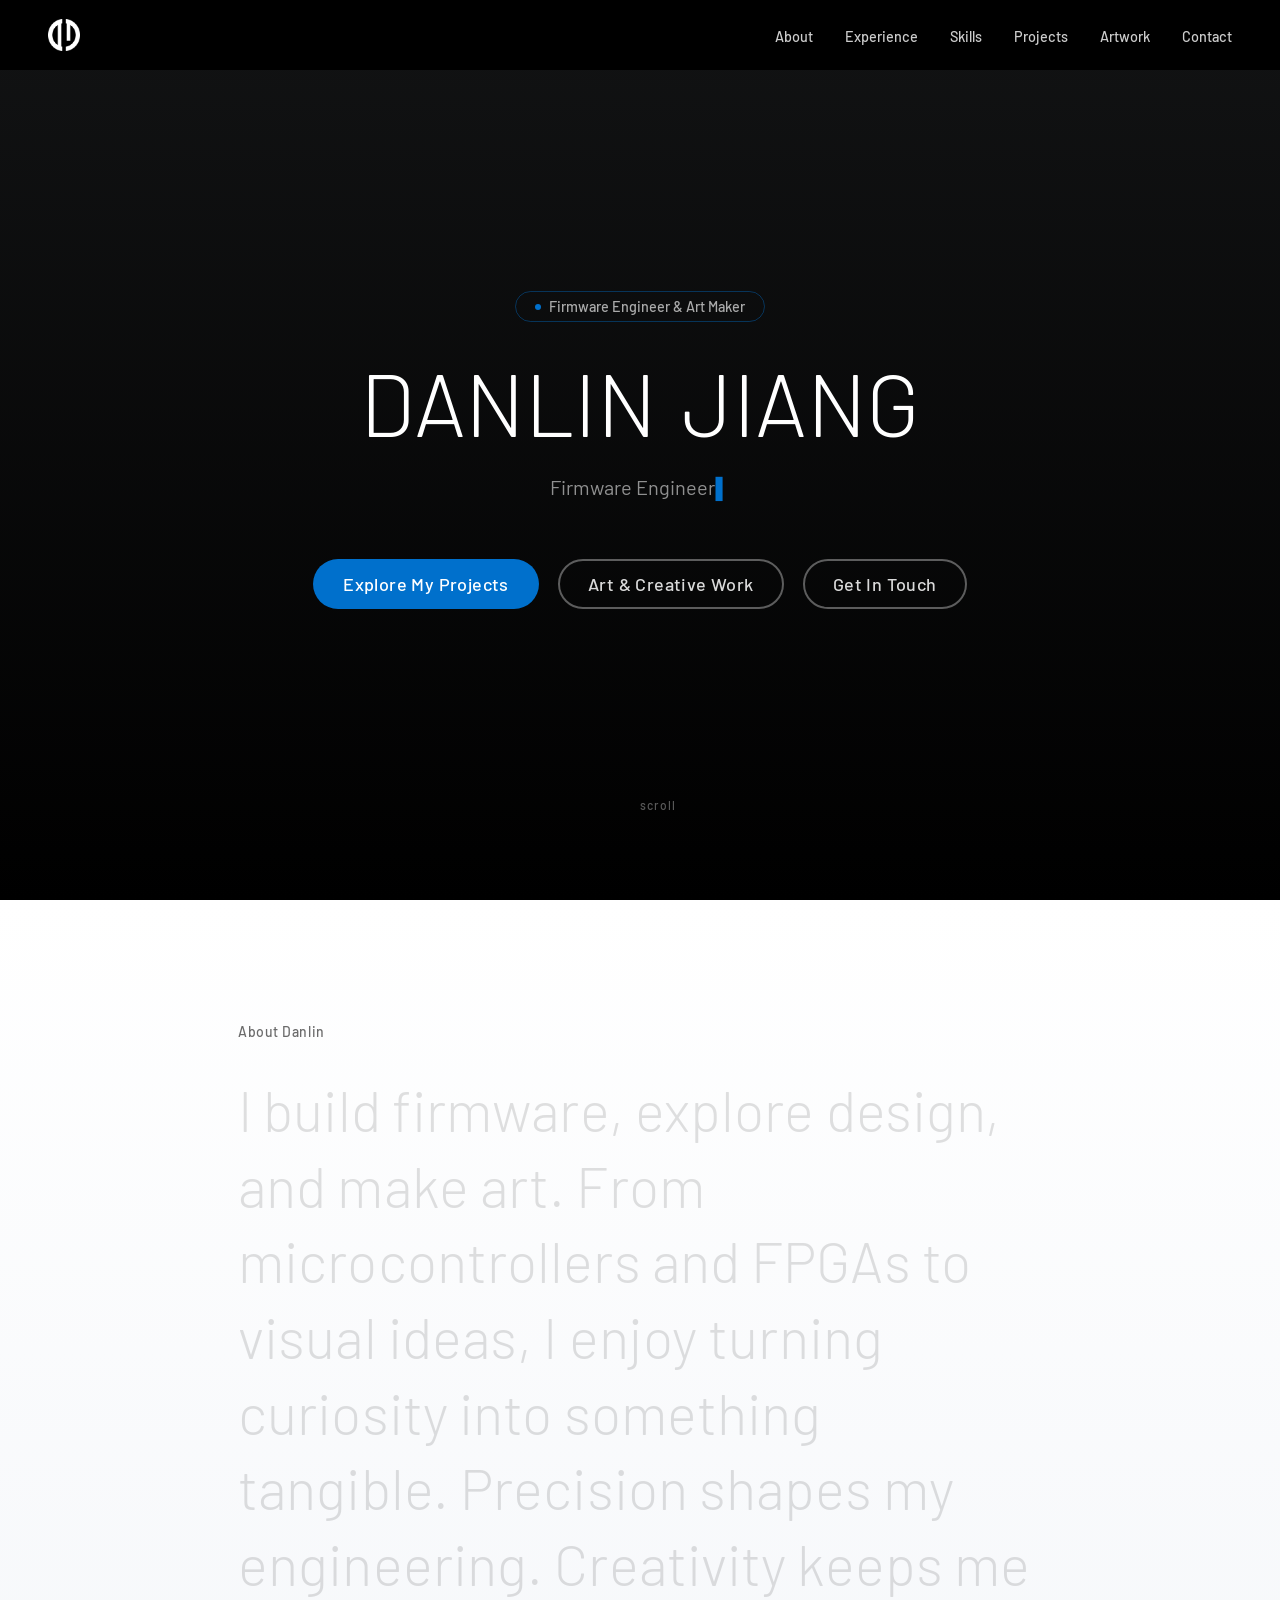
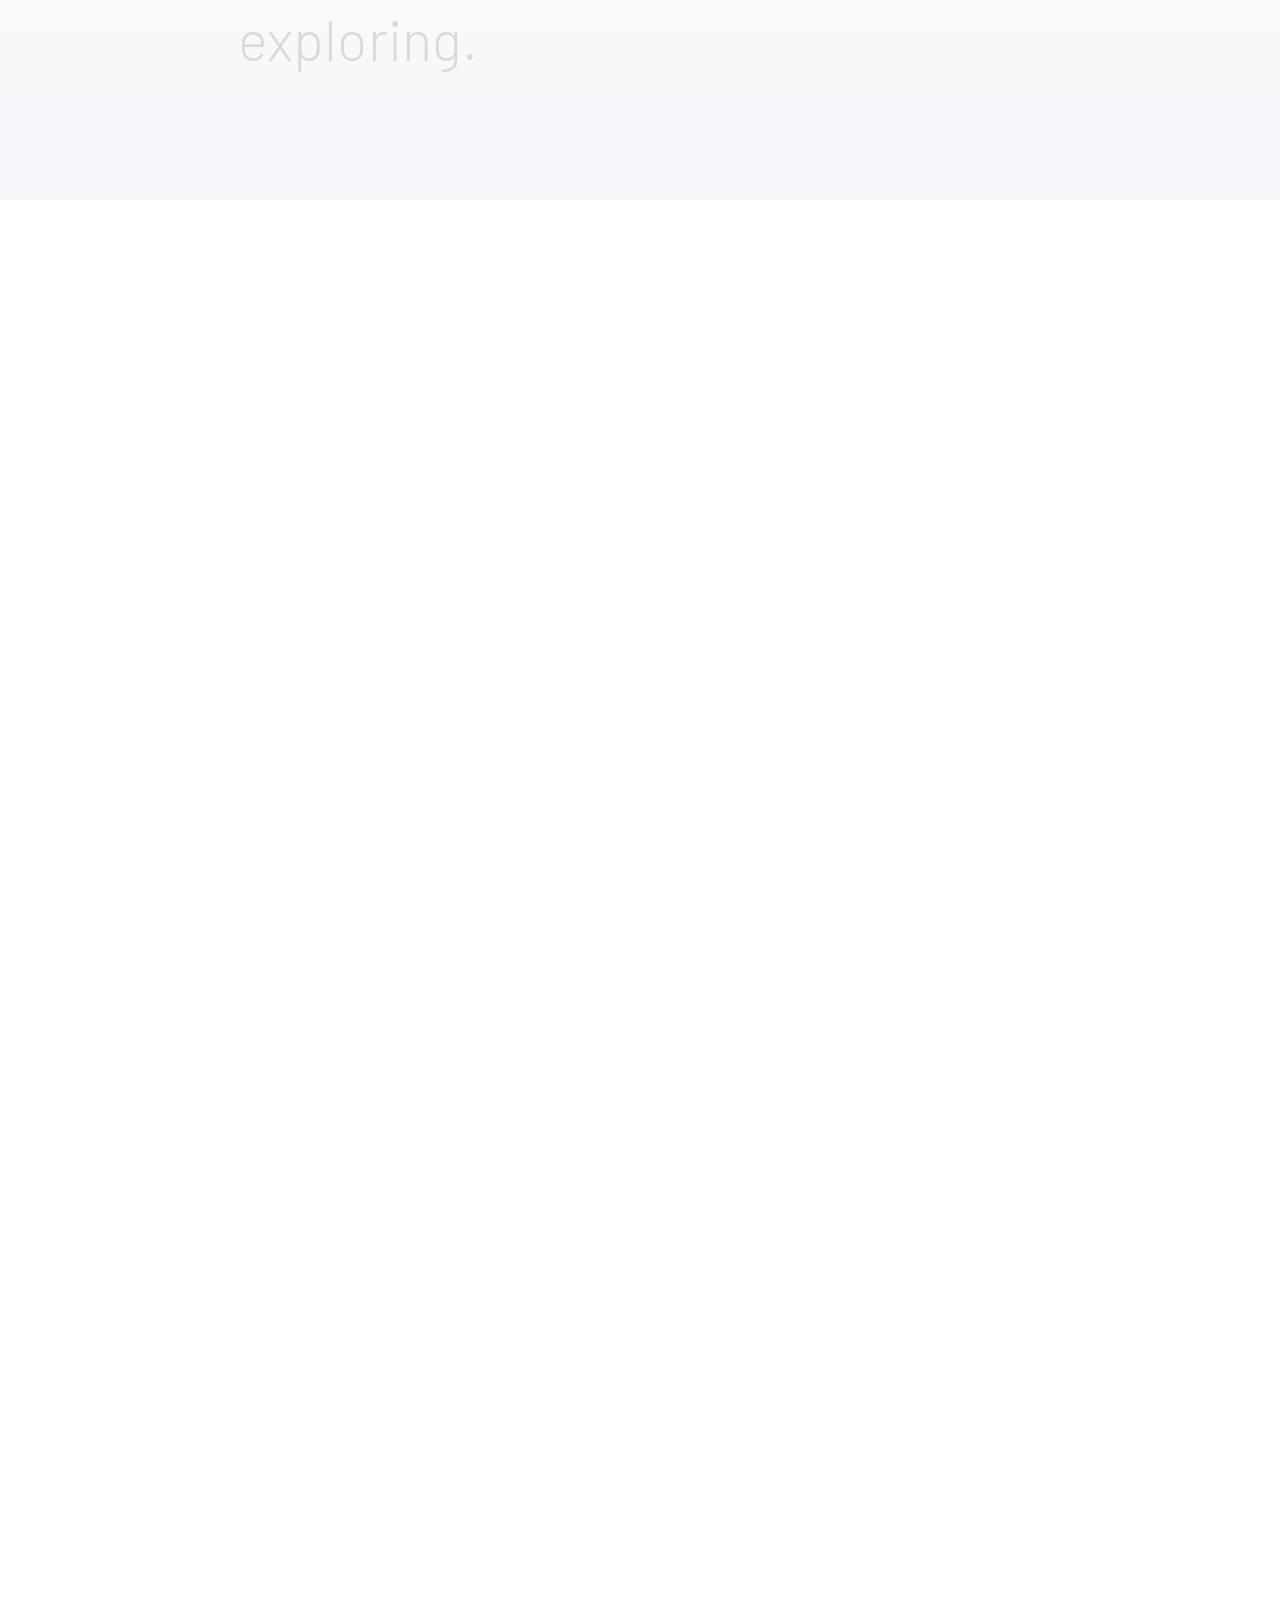
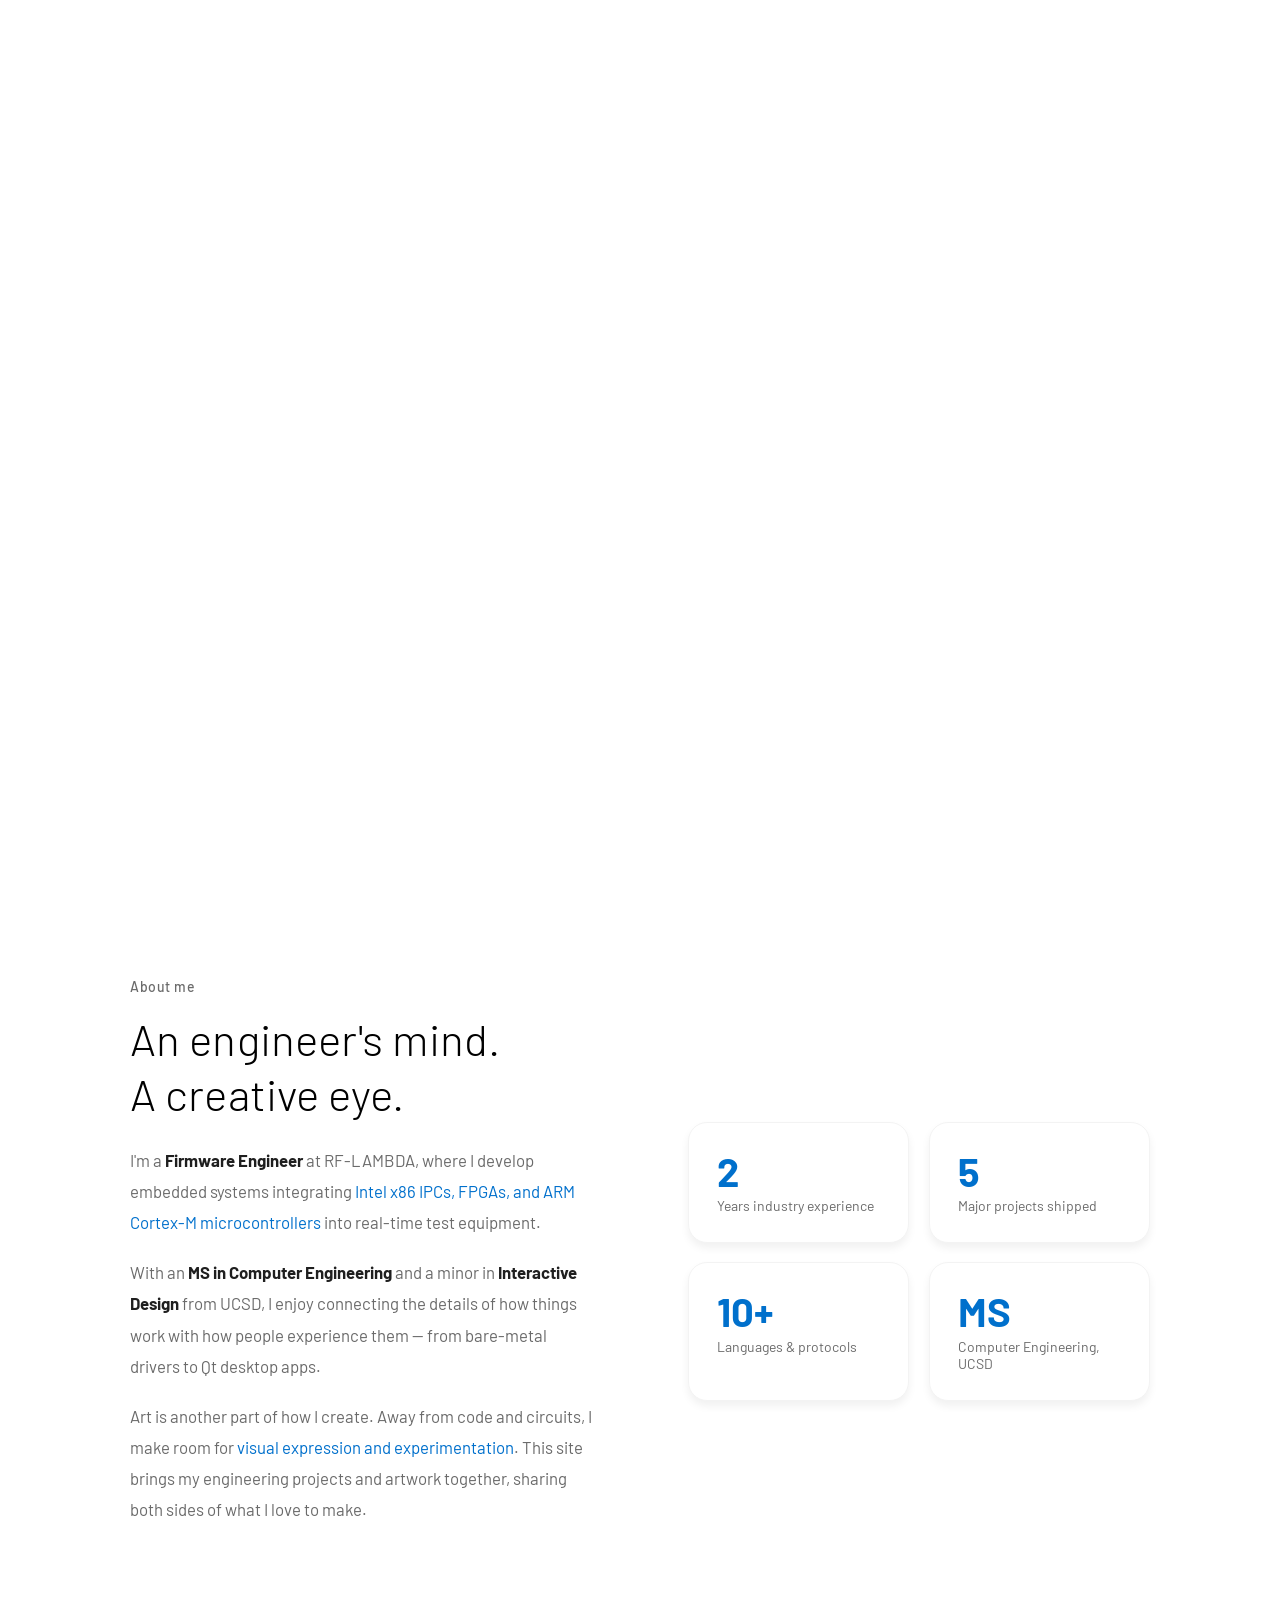
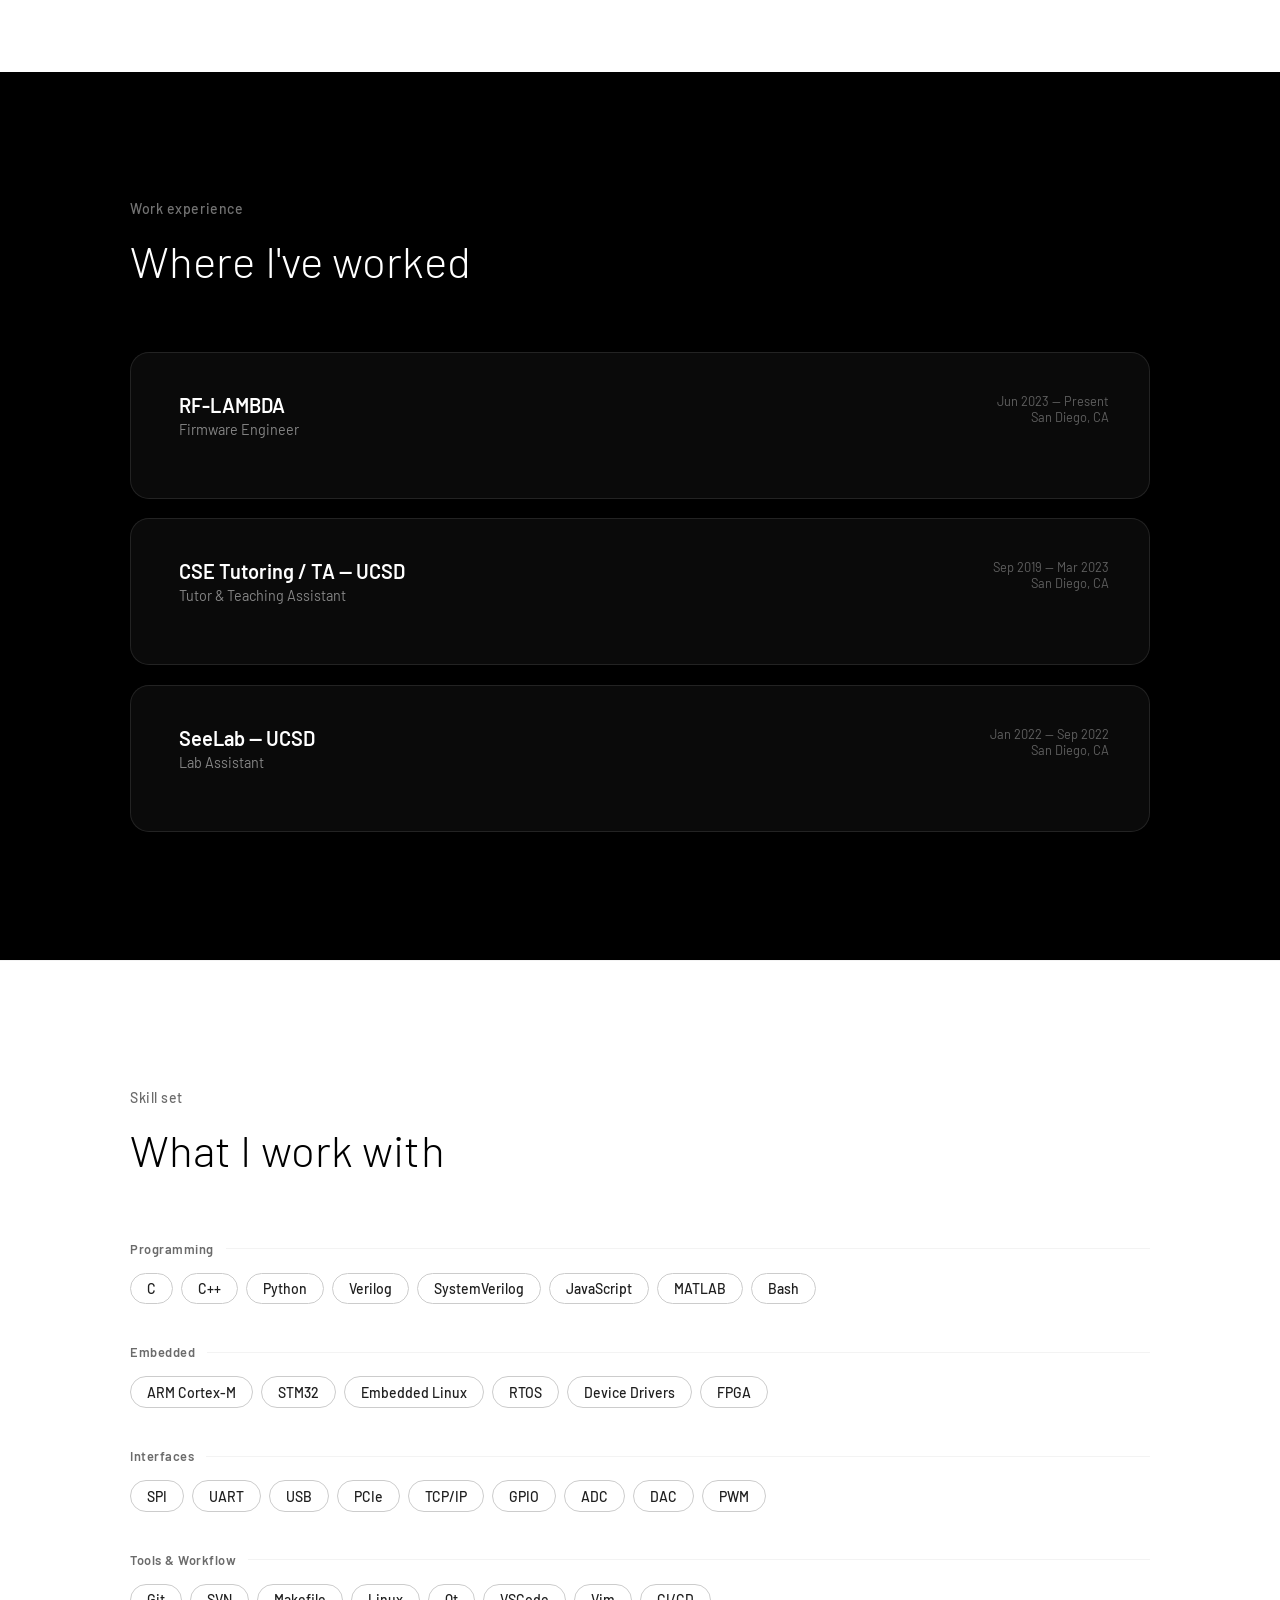
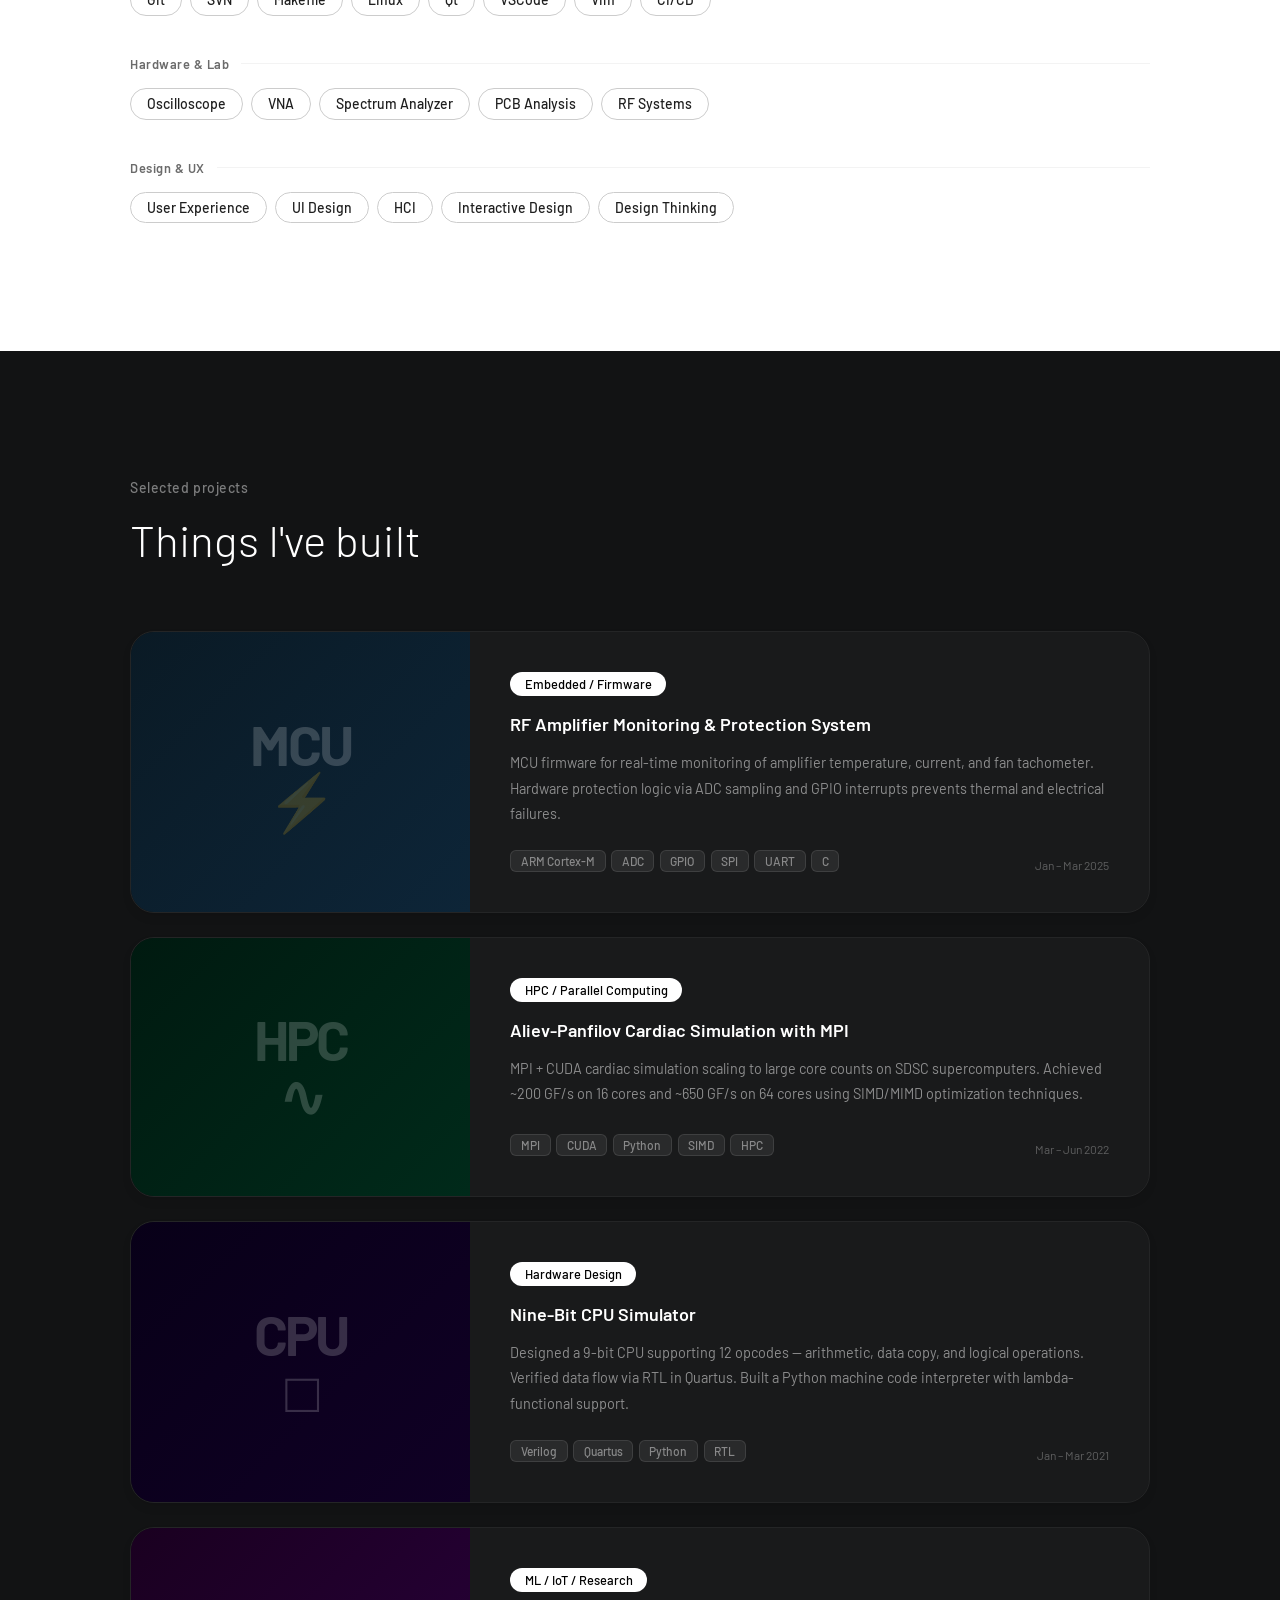
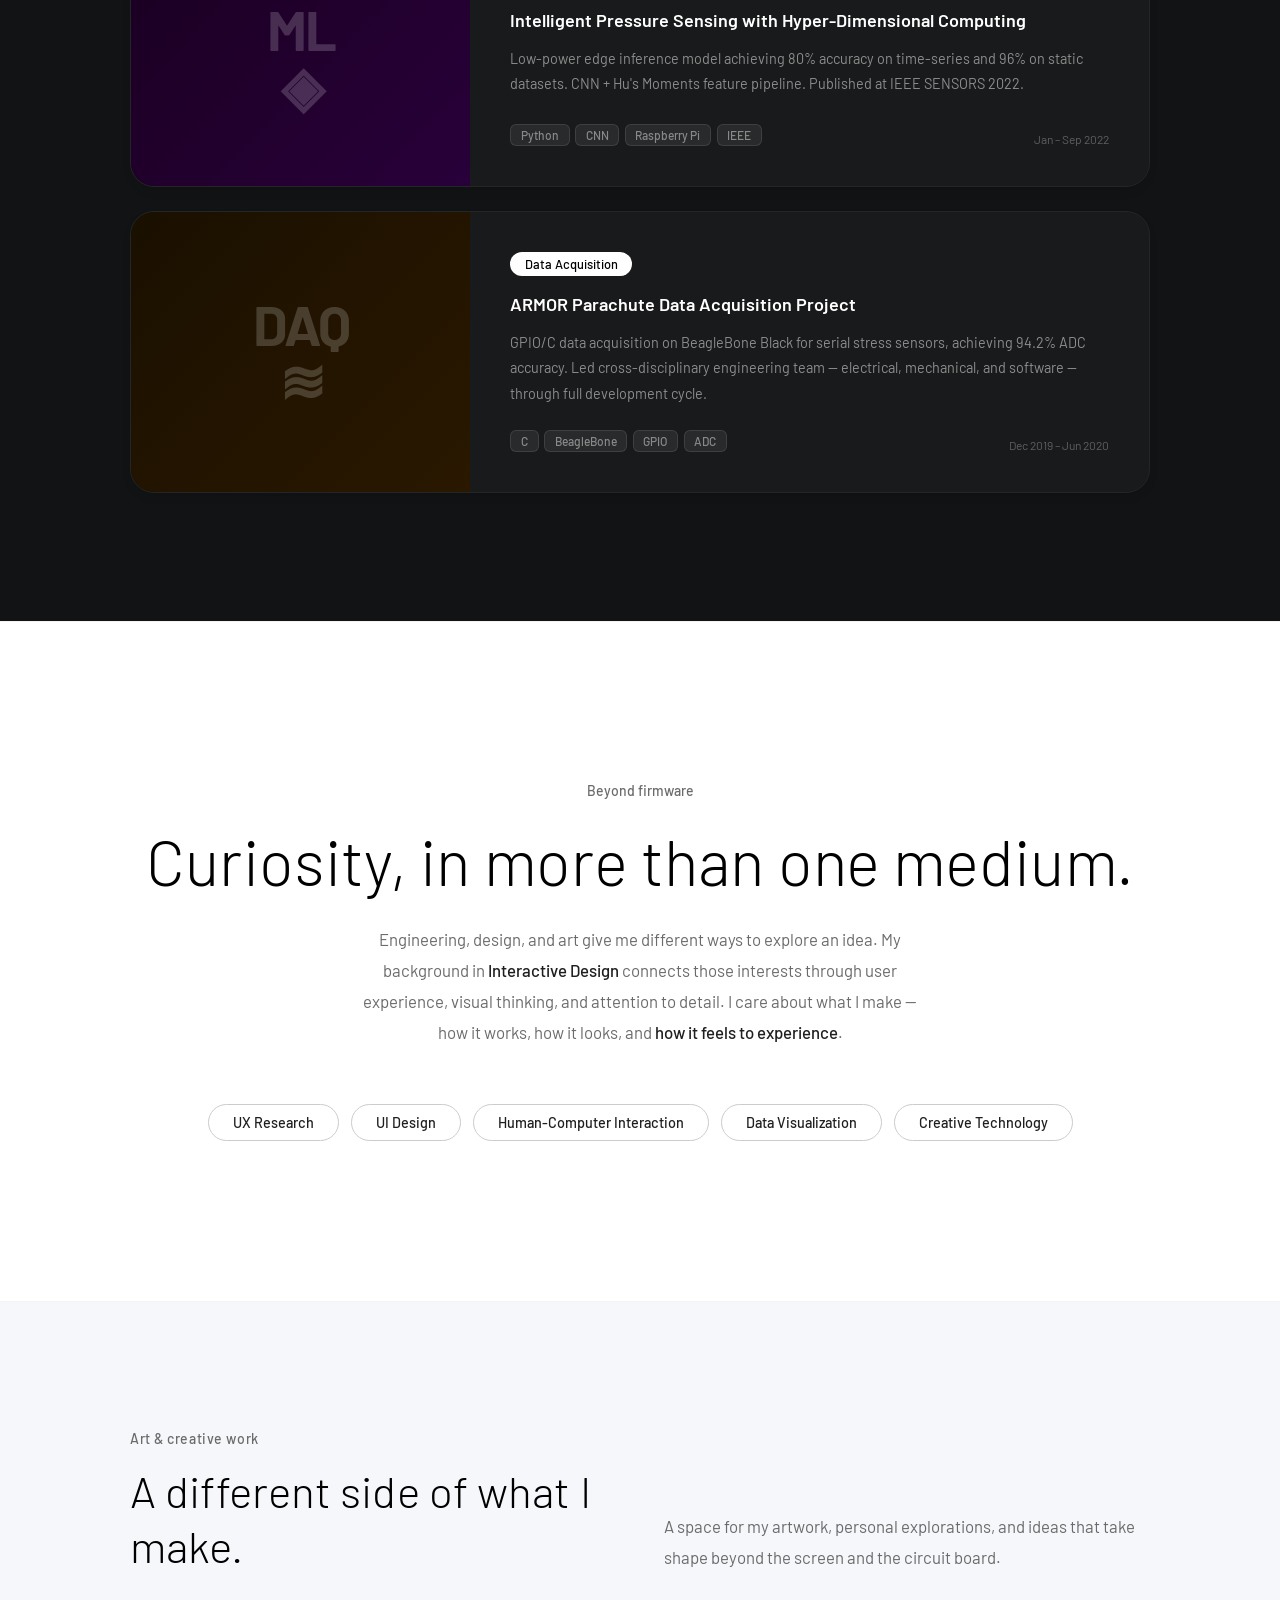
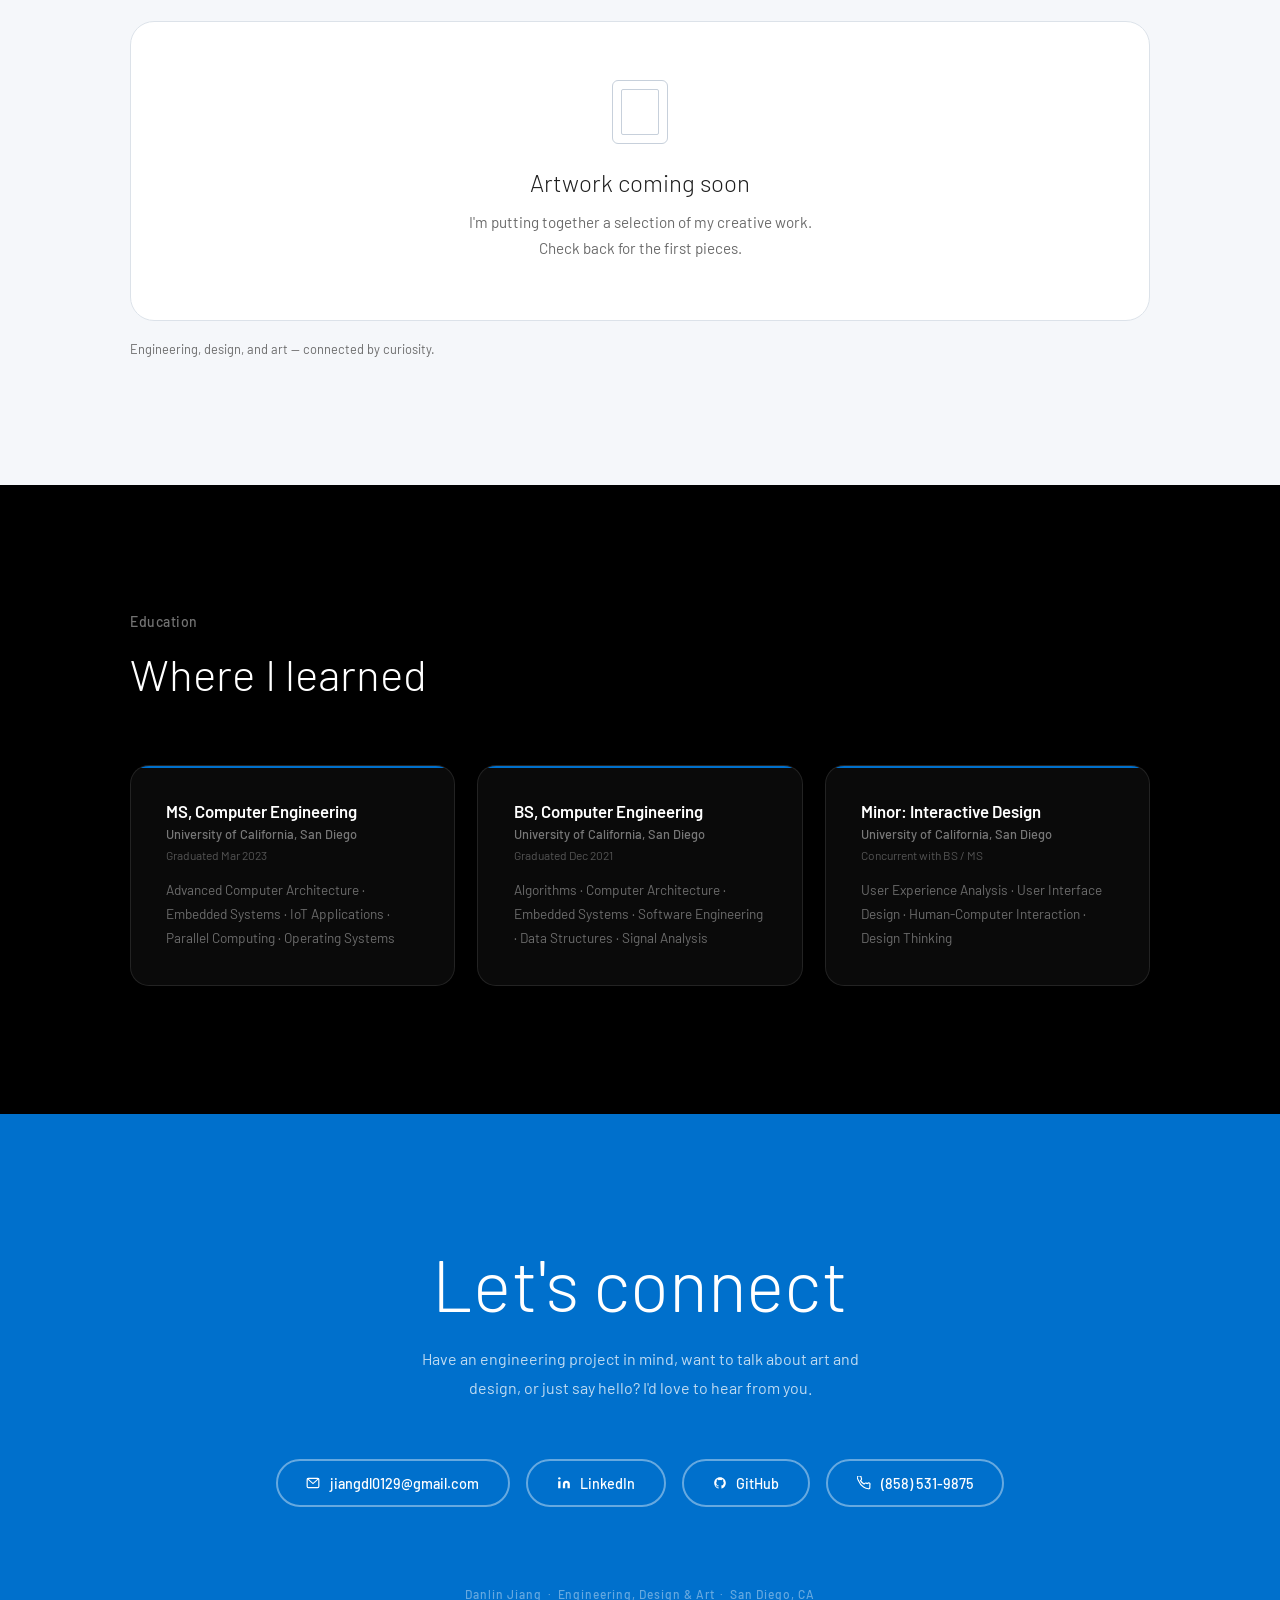
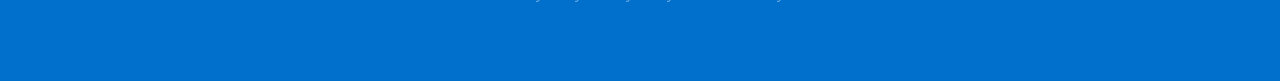
==== commit 3e225f6b: "Add artwork section and refresh personal introduction" ====
--- a/index.html
+++ b/index.html
@@ -3,7 +3,8 @@
 <head>
   <meta charset="UTF-8" />
   <meta name="viewport" content="width=device-width, initial-scale=1.0" />
-  <title>Danlin Jiang — Firmware Engineer</title>
+  <title>Danlin Jiang — Engineering, Design &amp; Art</title>
+  <meta name="description" content="Danlin Jiang — firmware engineer in San Diego, exploring embedded systems, interactive design, and art. Discover my engineering projects and creative work." />
   <link rel="icon" type="image/png" href="icon.png" />
   <link rel="apple-touch-icon" href="icon.png" />
   <link rel="preconnect" href="https://fonts.googleapis.com" />
@@ -159,6 +160,7 @@
 #mobile-menu.open .mob-link:nth-child(3){transition-delay:.15s}
 #mobile-menu.open .mob-link:nth-child(4){transition-delay:.2s}
 #mobile-menu.open .mob-link:nth-child(5){transition-delay:.25s}
+#mobile-menu.open .mob-link:nth-child(6){transition-delay:.3s}
 .mob-link:hover{color:#ffffff}
 .mob-footer{
   position:absolute;bottom:3rem;
@@ -433,6 +435,27 @@
   border:1px solid rgba(255,255,255,.1);
 }
 .proj-date{font-size:.75rem;font-weight:400;color:rgba(255,255,255,.3)}
+
+/* ─── ARTWORK ────────────────────────────────────────────────── */
+#artwork{padding:8rem 0;background:var(--ice-mist);scroll-margin-top:80px}
+.artwork-heading{display:grid;grid-template-columns:1fr 1fr;gap:3rem;align-items:end;margin-bottom:3rem}
+.artwork-heading .section-title{margin-bottom:0}
+.artwork-intro{font-size:1.05rem;line-height:1.85;color:var(--body-gray);max-width:480px}
+.artwork-gallery{display:grid;grid-template-columns:repeat(2,minmax(0,1fr));gap:2rem}
+.artwork-piece{margin:0;min-width:0}
+.artwork-piece img{width:100%;height:auto;border-radius:19px;background:#fff}
+.artwork-piece figcaption{padding:1rem 0;font-size:.9rem;line-height:1.6;color:var(--body-gray)}
+.artwork-piece figcaption strong{display:block;color:var(--deep-charcoal);font-weight:500}
+.artwork-coming-soon{
+  grid-column:1/-1;min-height:300px;padding:3rem;
+  display:flex;flex-direction:column;align-items:center;justify-content:center;text-align:center;
+  border:1px solid #dce2e9;border-radius:24px;background:#fff;
+}
+.artwork-frame{width:56px;height:64px;border:1px solid #c7d0db;border-radius:6px;padding:8px;margin-bottom:1.5rem}
+.artwork-frame::after{content:'';display:block;width:100%;height:100%;border:1px solid #c7d0db;border-radius:2px}
+.artwork-coming-soon h3{font-size:1.5rem;font-weight:300;color:var(--deep-charcoal);margin-bottom:.75rem}
+.artwork-coming-soon p{max-width:360px;font-size:.95rem;line-height:1.75;color:var(--body-gray)}
+.artwork-note{margin-top:1.25rem;font-size:.8rem;color:var(--body-gray)}
 
 /* ─── CREATIVE PIVOT ─────────────────────────────────────────── */
 #pivot{
@@ -566,6 +589,7 @@
 /* ─── RESPONSIVE ─────────────────────────────────────────────── */
 @media(max-width:900px){
   .about-grid{grid-template-columns:1fr;gap:4rem}
+  .artwork-heading{grid-template-columns:1fr;gap:1.25rem}
   .proj-item{grid-template-columns:1fr}
   .proj-visual{min-height:140px}
 }
@@ -580,7 +604,9 @@
   .btn-primary:hover,.btn-ghost:hover,.stag:hover,.itag:hover,.clink:hover{transform:scale(1.05)}
   .container{padding:0 1.5rem}
   nav{padding:1rem 1.5rem}
-  #about,#experience,#skills,#projects,#pivot,#education,#contact{padding:5rem 0}
+  #about,#experience,#skills,#projects,#artwork,#pivot,#education,#contact{padding:5rem 0}
+  .artwork-gallery{grid-template-columns:1fr}
+  .artwork-coming-soon{min-height:260px;padding:2rem 1.5rem}
 }
 
   </style>
@@ -596,6 +622,7 @@
   <a href="#experience" class="mob-link">Experience</a>
   <a href="#skills"     class="mob-link">Skills</a>
   <a href="#projects"   class="mob-link">Projects</a>
+  <a href="#artwork"    class="mob-link">Artwork</a>
   <a href="#contact"    class="mob-link">Contact</a>
   <div class="mob-footer">Danlin Jiang &nbsp;·&nbsp; Firmware Engineer</div>
 </div>
@@ -608,6 +635,7 @@
     <li><a href="#experience">Experience</a></li>
     <li><a href="#skills">Skills</a></li>
     <li><a href="#projects">Projects</a></li>
+    <li><a href="#artwork">Artwork</a></li>
     <li><a href="#contact">Contact</a></li>
   </ul>
   <button id="menu-btn" aria-label="Toggle menu" aria-expanded="false">
@@ -624,14 +652,15 @@
   <div class="hero-inner">
     <div class="hero-tag">
       <div class="hero-tag-dot"></div>
-      Firmware Engineer &amp; Creative Technologist
+      Firmware Engineer &amp; Art Maker
     </div>
     <h1 class="hero-name">
       <span class="letter" style="--i:0">D</span><span class="letter" style="--i:1">A</span><span class="letter" style="--i:2">N</span><span class="letter" style="--i:3">L</span><span class="letter" style="--i:4">I</span><span class="letter" style="--i:5">N</span><span class="gap"></span><span class="letter" style="--i:7">J</span><span class="letter" style="--i:8">I</span><span class="letter" style="--i:9">A</span><span class="letter" style="--i:10">N</span><span class="letter" style="--i:11">G</span>
     </h1>
     <div class="hero-sub" id="tw-el"></div>
     <div class="hero-ctas">
-      <a href="#experience" class="btn-primary">View My Work</a>
+      <a href="#projects" class="btn-primary">Explore My Projects</a>
+      <a href="#artwork" class="btn-ghost" style="color:rgba(255,255,255,.85);border:2px solid rgba(255,255,255,.35);">Art &amp; Creative Work</a>
       <a href="#contact" class="btn-ghost" style="color:rgba(255,255,255,.85);border:2px solid rgba(255,255,255,.35);">Get In Touch</a>
     </div>
   </div>
@@ -663,13 +692,15 @@
     <div class="about-grid">
       <div class="about-body sr-left">
         <div class="section-label">About me</div>
-        <h2 class="section-title on-white">Building hardware&#8209;software bridges</h2>
+        <h2 class="section-title on-white">An engineer's mind.<br>A creative eye.</h2>
         <p>I'm a <strong>Firmware Engineer</strong> at RF&#8209;LAMBDA, where I develop embedded systems integrating
           <span class="hl">Intel x86 IPCs, FPGAs, and ARM Cortex&#8209;M microcontrollers</span> into real-time test equipment.</p>
-        <p>UCSD graduate with an <strong>MS in Computer Engineering</strong> and a minor in
-          <strong>Interactive Design</strong> — because good hardware deserves equally good UX.</p>
-        <p>I love the full stack: from bare-metal drivers and PCIe interfaces all the way to Qt desktop apps
-          and CI/CD workflows.</p>
+        <p>With an <strong>MS in Computer Engineering</strong> and a minor in
+          <strong>Interactive Design</strong> from UCSD, I enjoy connecting the details of how things work
+          with how people experience them — from bare-metal drivers to Qt desktop apps.</p>
+        <p>Art is another part of how I create. Away from code and circuits, I make room for
+          <span class="hl">visual expression and experimentation</span>. This site brings my engineering
+          projects and artwork together, sharing both sides of what I love to make.</p>
       </div>
       <div class="stats-grid sr-right">
         <div class="stat-block">
@@ -947,12 +978,13 @@
     <div class="pivot-inner sr">
       <div class="pivot-eyebrow">Beyond firmware</div>
       <h2 class="pivot-h">
-        I engineer systems.<br>I also craft experiences.
+        Curiosity, in more than one medium.
       </h2>
       <p class="pivot-sub">
-        Beyond firmware and silicon, I studied <em>Interactive Design</em> — user experience research,
-        interface design, and human-computer interaction.
-        I believe the best technology is both <em>technically precise</em> and <em>beautiful to use</em>.
+        Engineering, design, and art give me different ways to explore an idea.
+        My background in <em>Interactive Design</em> connects those interests through user experience,
+        visual thinking, and attention to detail. I care about what I make — how it works,
+        how it looks, and <em>how it feels to experience</em>.
       </p>
       <div class="itags">
         <span class="itag">UX Research</span>
@@ -962,6 +994,30 @@
         <span class="itag">Creative Technology</span>
       </div>
     </div>
+  </div>
+</section>
+
+<!-- ARTWORK: Replace the coming-soon panel with artwork-piece figures when images are supplied. -->
+<section id="artwork" aria-labelledby="artwork-title">
+  <div class="container">
+    <div class="artwork-heading sr">
+      <div>
+        <div class="section-label">Art &amp; creative work</div>
+        <h2 id="artwork-title" class="section-title on-white">A different side of what I make.</h2>
+      </div>
+      <p class="artwork-intro">A space for my artwork, personal explorations, and ideas that take shape
+        beyond the screen and the circuit board.</p>
+    </div>
+    <div class="artwork-gallery sr">
+      <!-- For each piece, add a figure.artwork-piece with a lazy-loaded image,
+           descriptive alt text, and a figcaption containing its title and medium. -->
+      <div class="artwork-coming-soon">
+        <div class="artwork-frame" aria-hidden="true"></div>
+        <h3>Artwork coming soon</h3>
+        <p>I'm putting together a selection of my creative work. Check back for the first pieces.</p>
+      </div>
+    </div>
+    <p class="artwork-note">Engineering, design, and art — connected by curiosity.</p>
   </div>
 </section>
 
@@ -1004,7 +1060,7 @@
   <div class="container">
     <div class="sr">
       <h2 class="contact-title">Let's connect</h2>
-      <p class="contact-sub">Whether you're building something ambitious in embedded systems or just want to talk — I'd love to hear from you.</p>
+      <p class="contact-sub">Have an engineering project in mind, want to talk about art and design, or just say hello? I'd love to hear from you.</p>
       <div class="contact-links">
         <a href="mailto:jiangdl0129@gmail.com" class="clink email">
           <svg width="14" height="14" viewBox="0 0 24 24" fill="none" stroke="currentColor" stroke-width="2"><rect x="2" y="4" width="20" height="16" rx="2"/><polyline points="2,4 12,13 22,4"/></svg>
@@ -1023,7 +1079,7 @@
           (858) 531&#8209;9875
         </a>
       </div>
-      <div class="footer-sig">Danlin Jiang &nbsp;·&nbsp; Firmware Engineer &nbsp;·&nbsp; San Diego, CA</div>
+      <div class="footer-sig">Danlin Jiang &nbsp;·&nbsp; Engineering, Design &amp; Art &nbsp;·&nbsp; San Diego, CA</div>
     </div>
   </div>
 </section>
@@ -1060,6 +1116,7 @@
   'FPGA & ARM Specialist',
   'Qt Application Developer',
   'Hardware-Software Integrator',
+  'Exploring Art & Design',
 ];
 const twEl = document.getElementById('tw-el');
 let pi = 0, ci = 0, deleting = false;
@@ -1080,12 +1137,12 @@
 const stmtWrap = document.getElementById('stmt-wrap');
 const stmtTextEl = document.getElementById('stmt-text');
 
-const rawStmt = "I build firmware that bridges hardware and software. I speak the language of microcontrollers and FPGAs just as fluently as Python and C++. Every byte counts. Every cycle matters.";
+const rawStmt = "I build firmware, explore design, and make art. From microcontrollers and FPGAs to visual ideas, I enjoy turning curiosity into something tangible. Precision shapes my engineering. Creativity keeps me exploring.";
 const words = rawStmt.split(' ');
 stmtTextEl.innerHTML = words.map((w, i) => {
   let cls = 'w';
-  if (w === 'firmware' || w === 'hardware' || w === 'software') cls += ' accent-w';
-  if (w === 'byte' || w === 'cycle') cls += ' acc2';
+  if (['firmware,', 'design,', 'art.'].includes(w)) cls += ' accent-w';
+  if (w === 'Precision' || w === 'Creativity') cls += ' acc2';
   return `<span class="${cls}" data-i="${i}">${w}</span> `;
 }).join('');
 
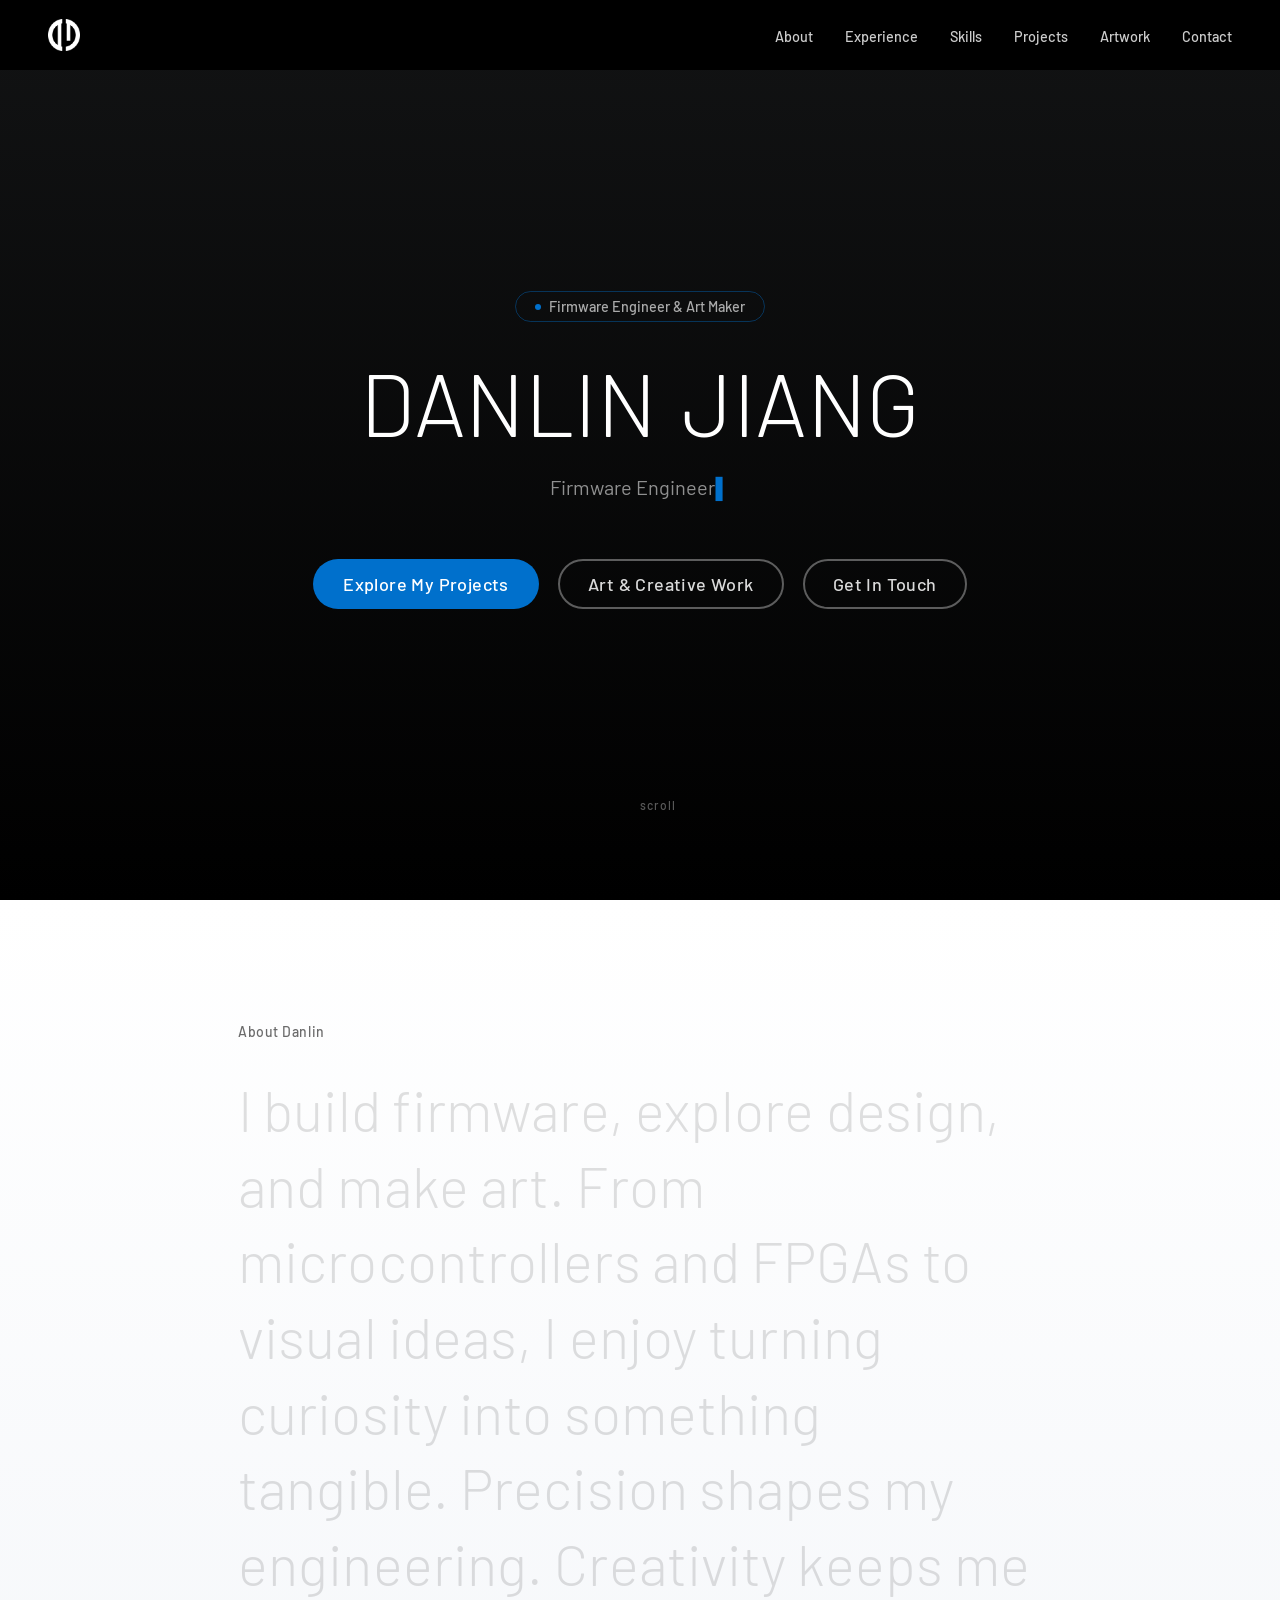
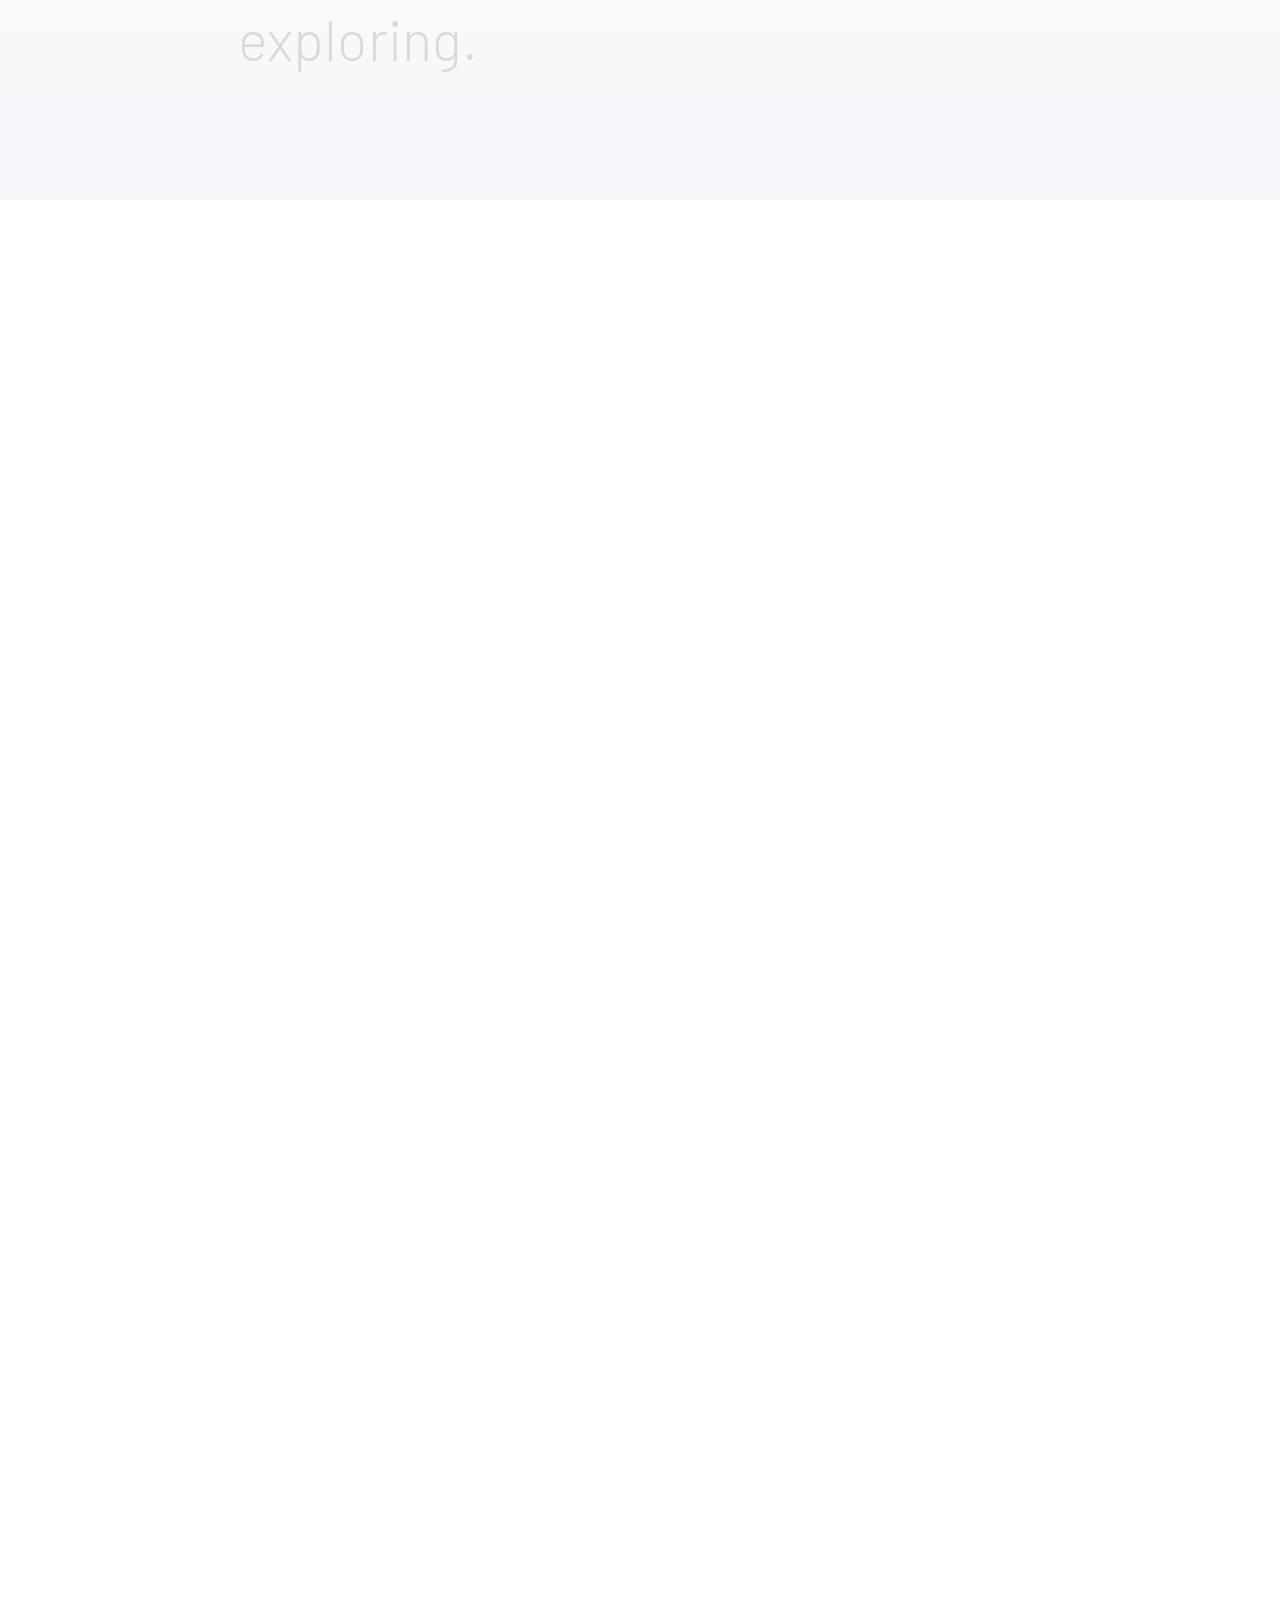
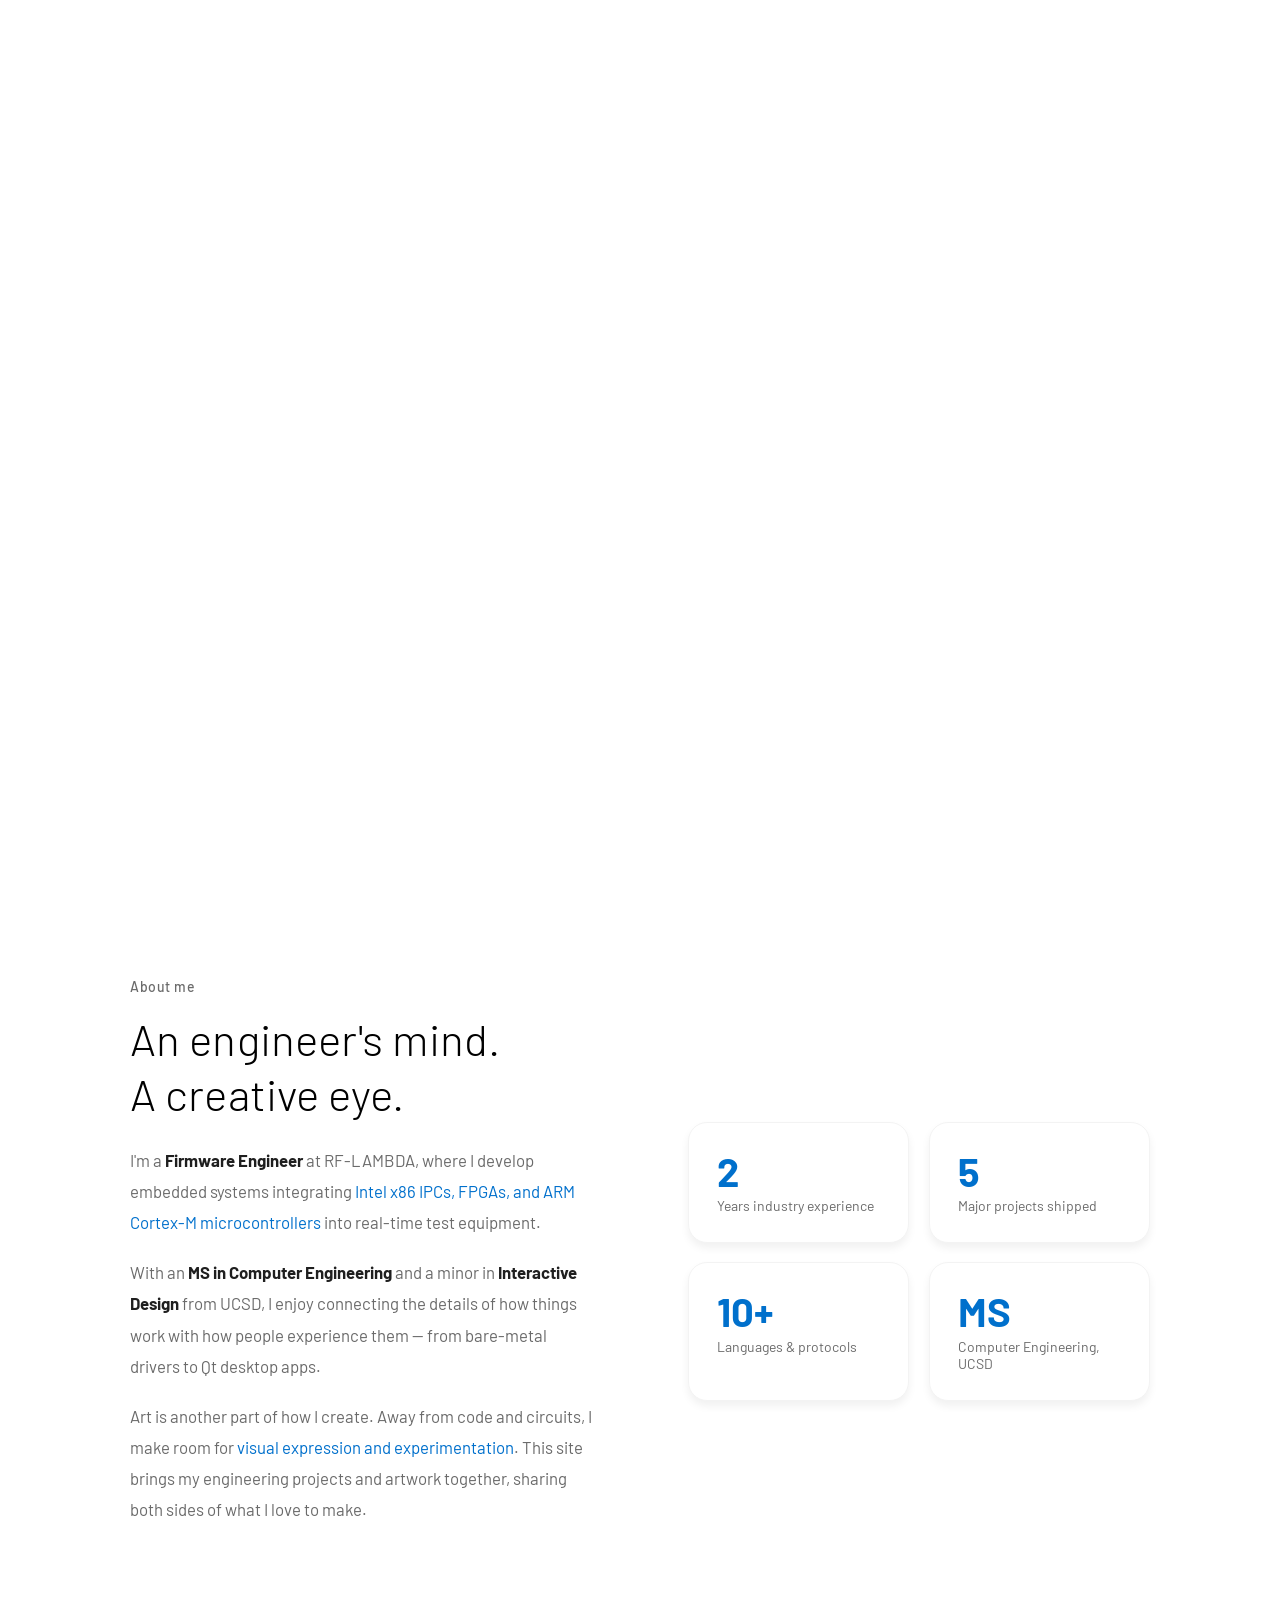
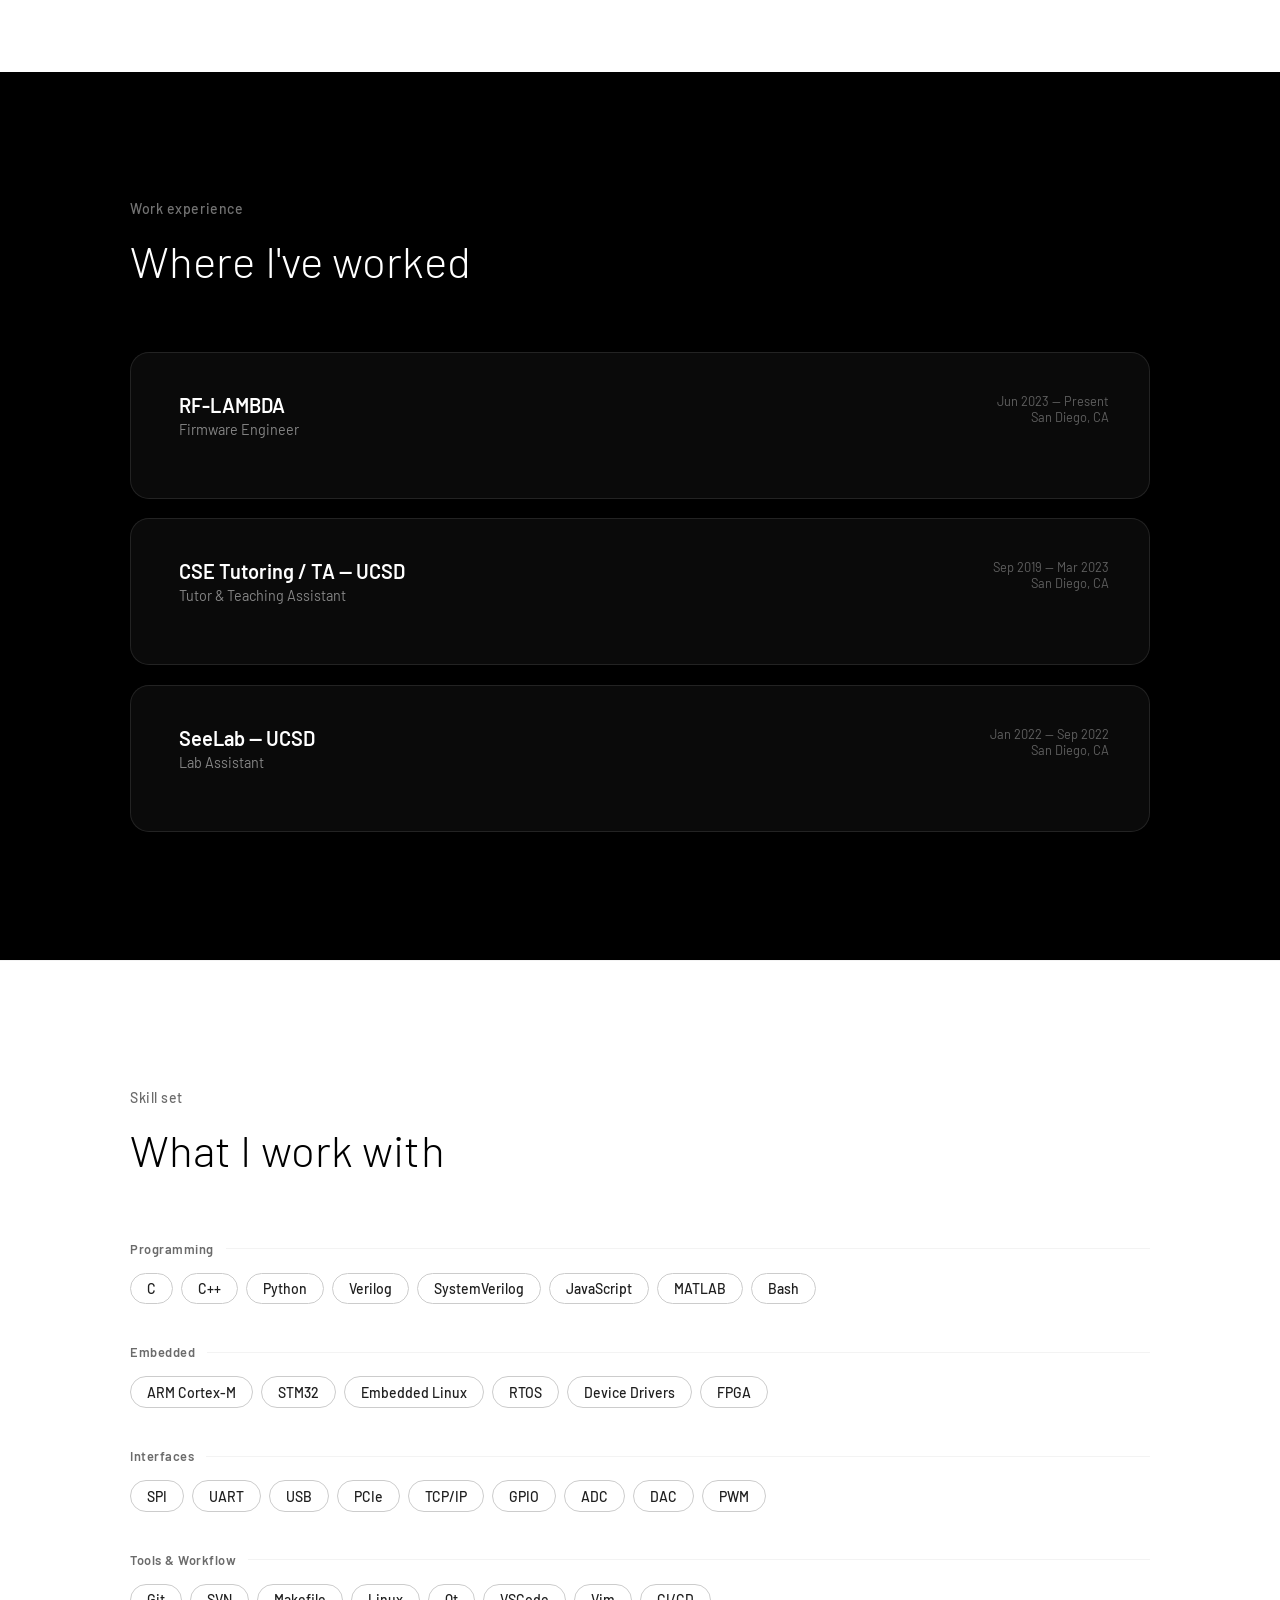
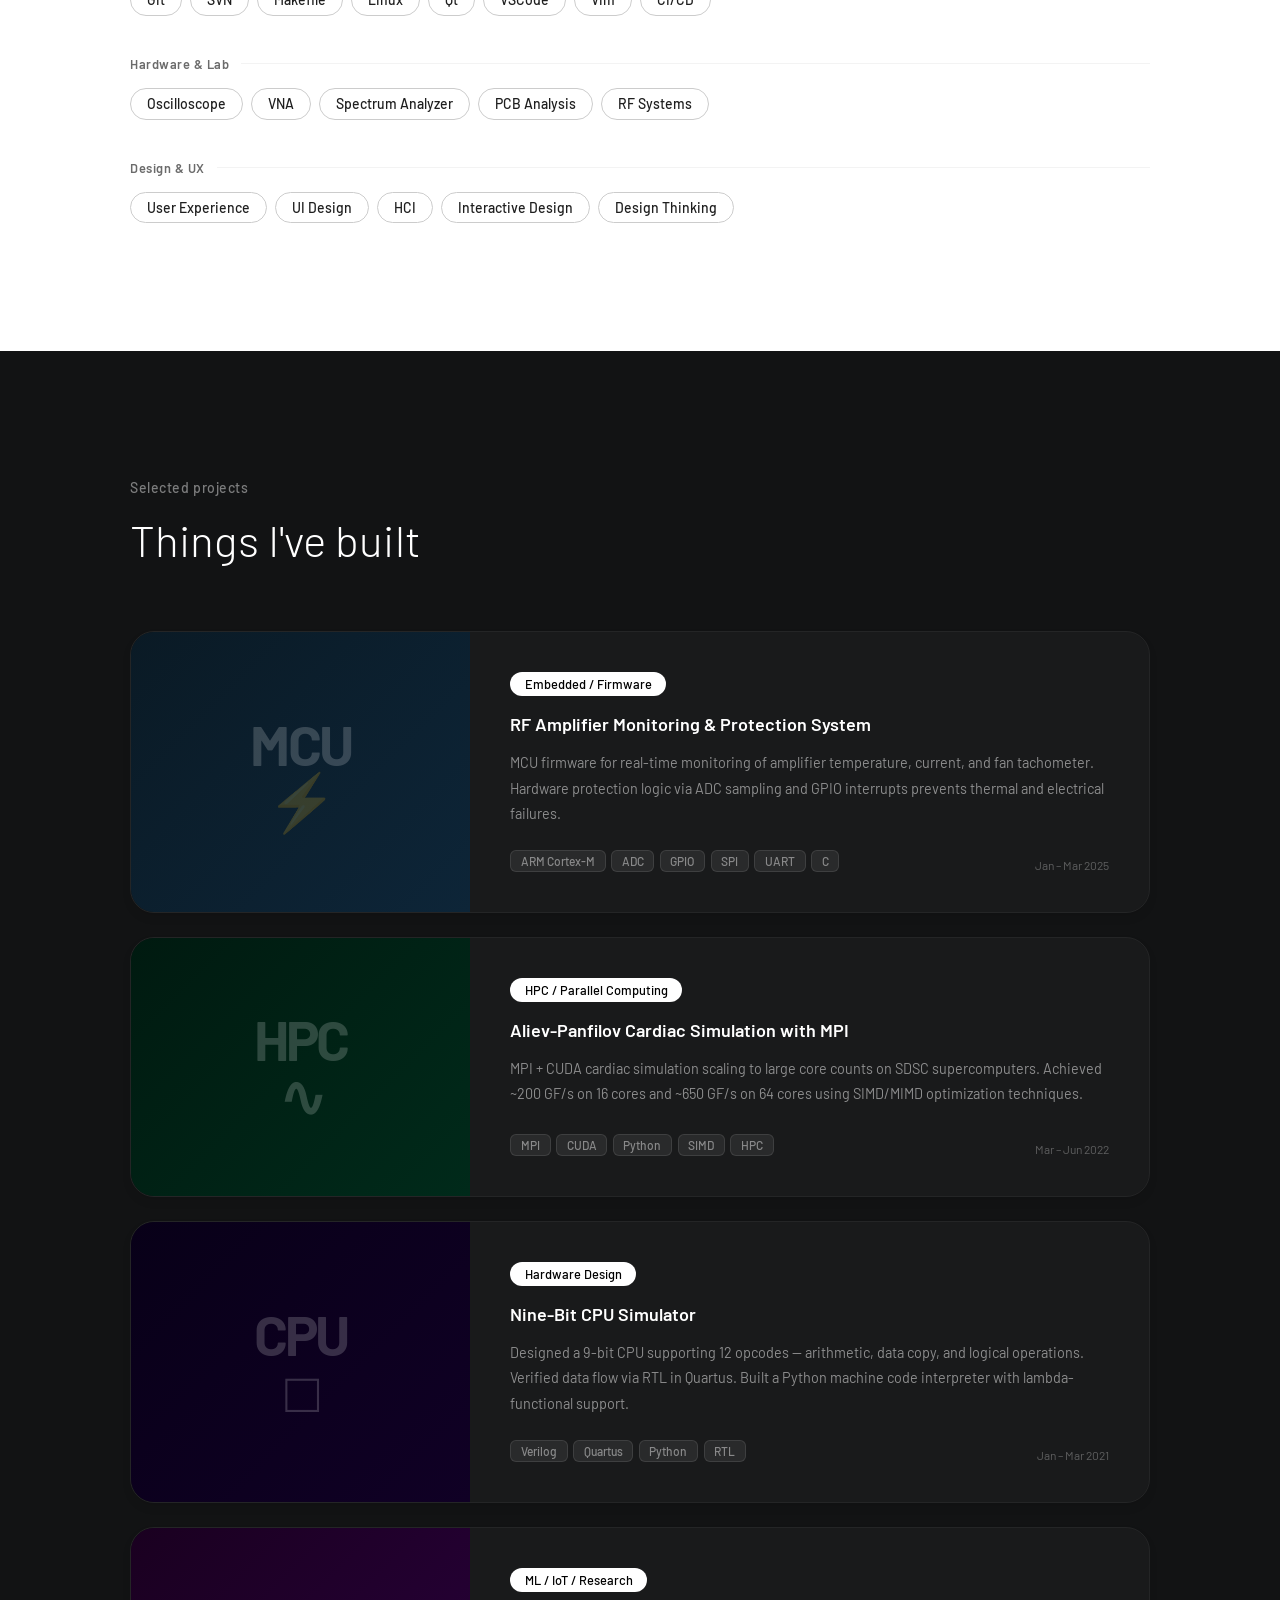
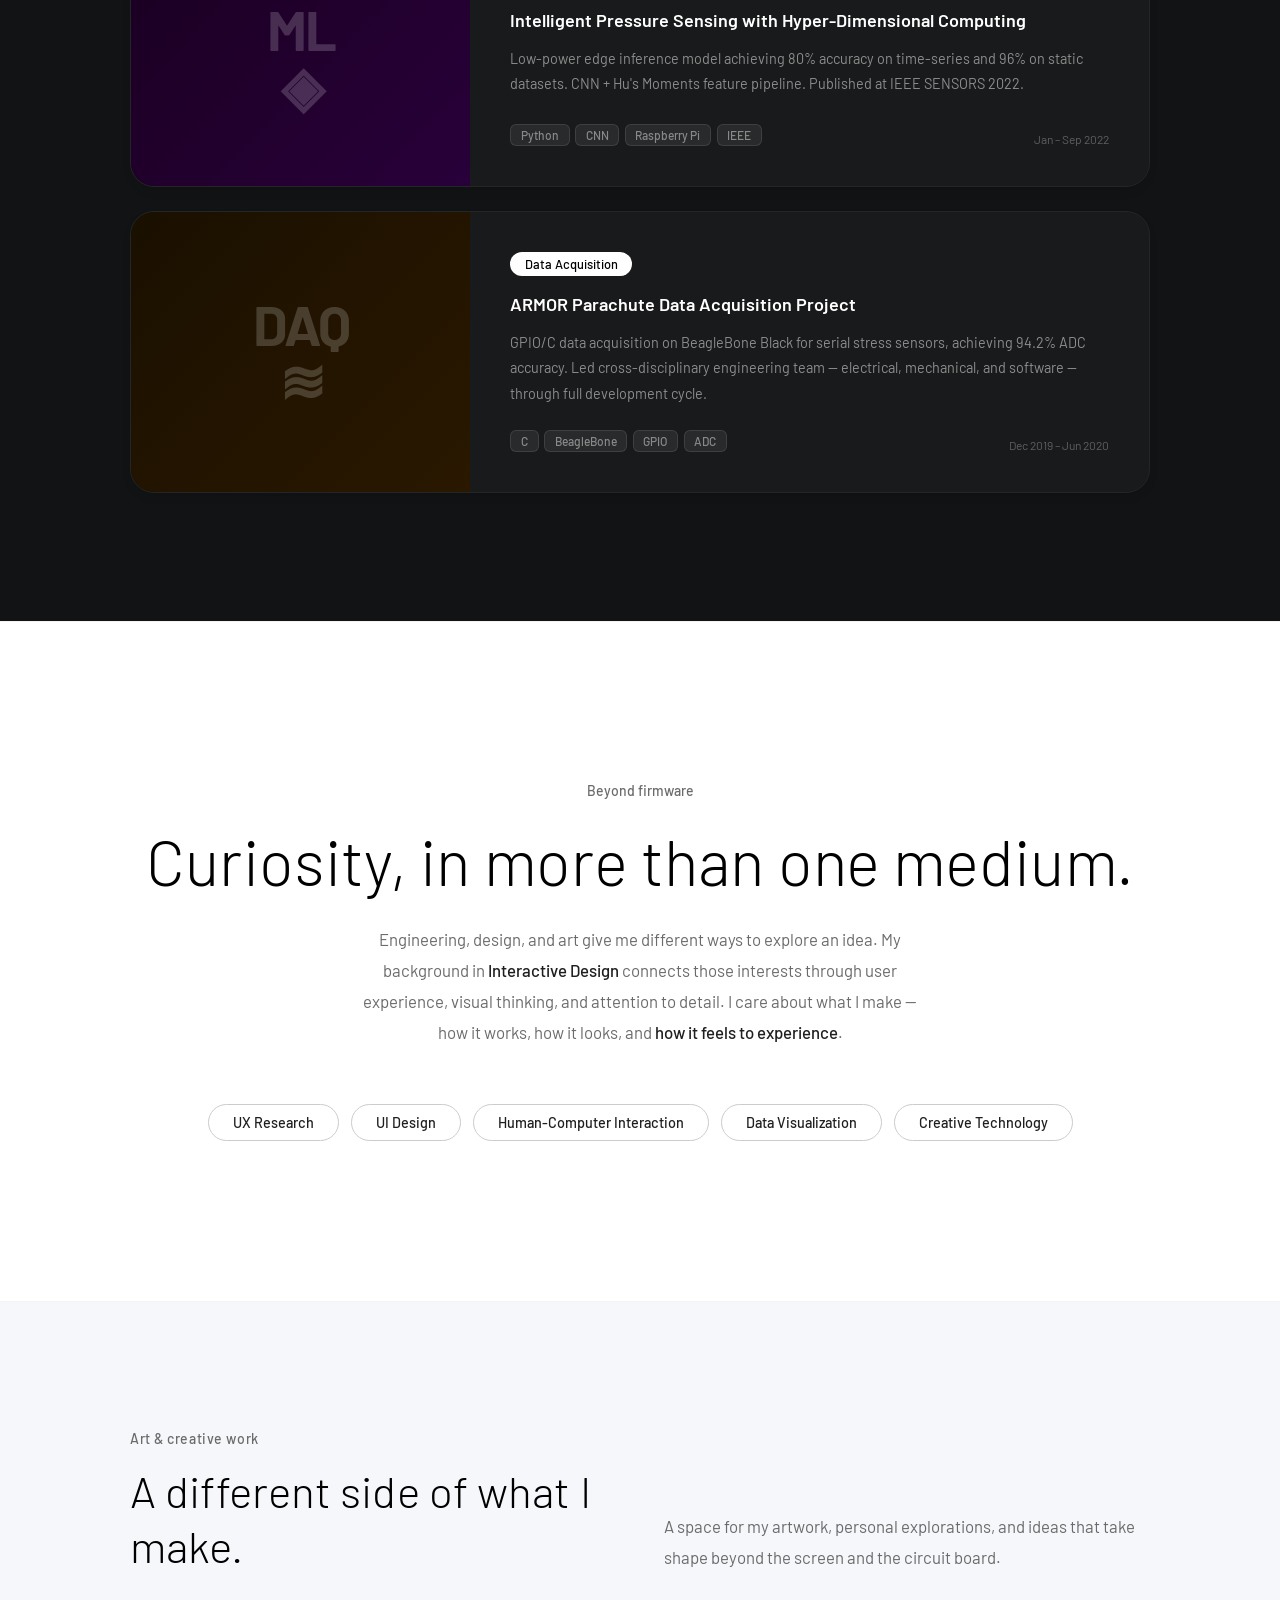
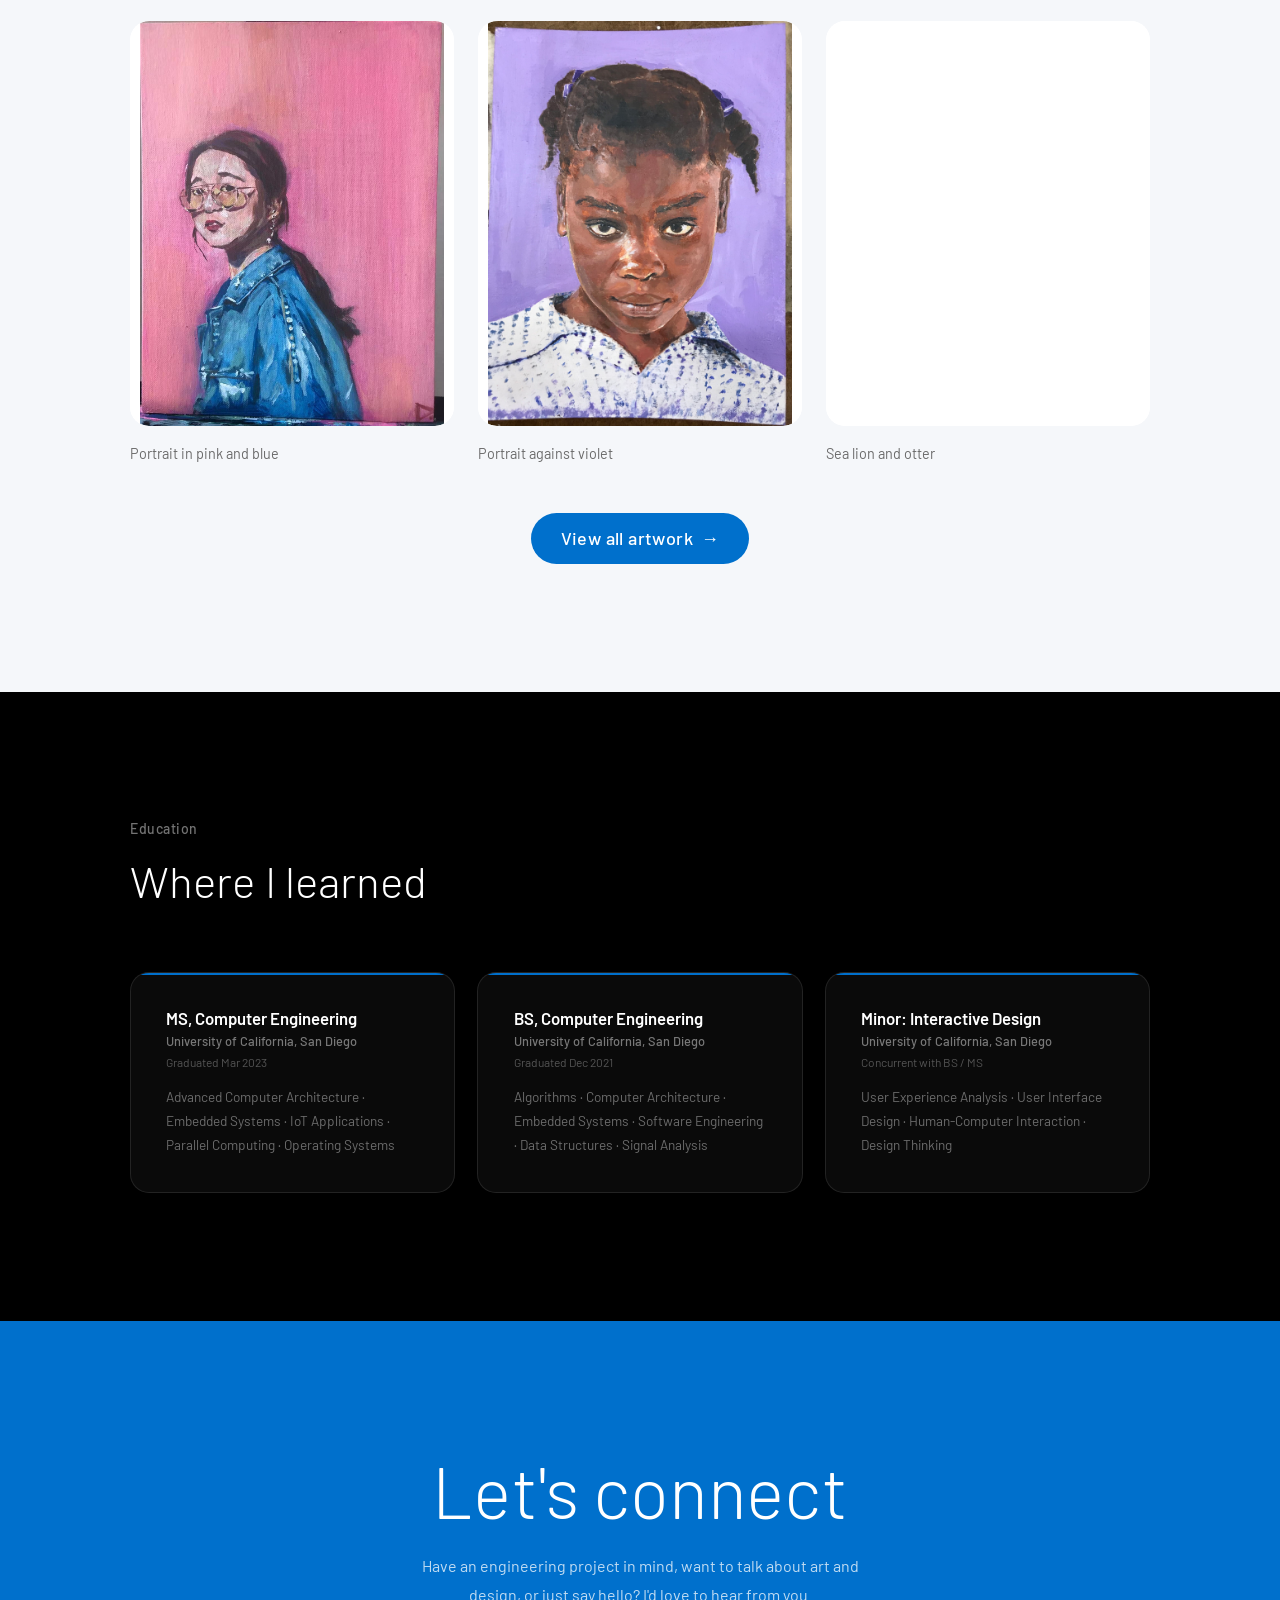
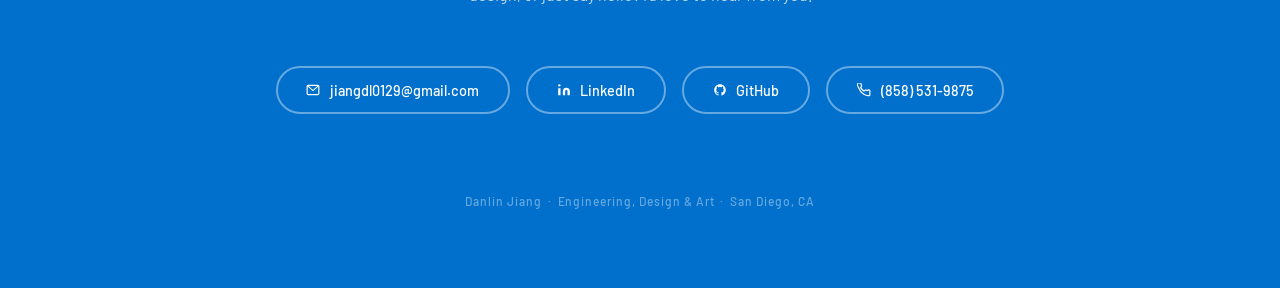
==== commit 8e750d1b: "Create artwork gallery with three-piece homepage preview" ====
--- a/index.html
+++ b/index.html
@@ -446,16 +446,12 @@
 .artwork-piece img{width:100%;height:auto;border-radius:19px;background:#fff}
 .artwork-piece figcaption{padding:1rem 0;font-size:.9rem;line-height:1.6;color:var(--body-gray)}
 .artwork-piece figcaption strong{display:block;color:var(--deep-charcoal);font-weight:500}
-.artwork-coming-soon{
-  grid-column:1/-1;min-height:300px;padding:3rem;
-  display:flex;flex-direction:column;align-items:center;justify-content:center;text-align:center;
-  border:1px solid #dce2e9;border-radius:24px;background:#fff;
-}
-.artwork-frame{width:56px;height:64px;border:1px solid #c7d0db;border-radius:6px;padding:8px;margin-bottom:1.5rem}
-.artwork-frame::after{content:'';display:block;width:100%;height:100%;border:1px solid #c7d0db;border-radius:2px}
-.artwork-coming-soon h3{font-size:1.5rem;font-weight:300;color:var(--deep-charcoal);margin-bottom:.75rem}
-.artwork-coming-soon p{max-width:360px;font-size:.95rem;line-height:1.75;color:var(--body-gray)}
-.artwork-note{margin-top:1.25rem;font-size:.8rem;color:var(--body-gray)}
+.artwork-preview{grid-template-columns:repeat(3,minmax(0,1fr));gap:1.5rem}
+.artwork-preview a{display:block;border-radius:19px;overflow:hidden;background:#fff}
+.artwork-preview img{width:100%;aspect-ratio:4/5;object-fit:contain;transition:transform .3s}
+.artwork-preview a:hover img{transform:scale(1.03)}
+.artwork-preview a:focus-visible{outline:3px solid var(--ps-blue);outline-offset:5px}
+.artwork-cta{margin-top:2rem;text-align:center}
 
 /* ─── CREATIVE PIVOT ─────────────────────────────────────────── */
 #pivot{
@@ -606,7 +602,6 @@
   nav{padding:1rem 1.5rem}
   #about,#experience,#skills,#projects,#artwork,#pivot,#education,#contact{padding:5rem 0}
   .artwork-gallery{grid-template-columns:1fr}
-  .artwork-coming-soon{min-height:260px;padding:2rem 1.5rem}
 }
 
   </style>
@@ -997,7 +992,7 @@
   </div>
 </section>
 
-<!-- ARTWORK: Replace the coming-soon panel with artwork-piece figures when images are supplied. -->
+<!-- ARTWORK PREVIEW -->
 <section id="artwork" aria-labelledby="artwork-title">
   <div class="container">
     <div class="artwork-heading sr">
@@ -1008,16 +1003,27 @@
       <p class="artwork-intro">A space for my artwork, personal explorations, and ideas that take shape
         beyond the screen and the circuit board.</p>
     </div>
-    <div class="artwork-gallery sr">
-      <!-- For each piece, add a figure.artwork-piece with a lazy-loaded image,
-           descriptive alt text, and a figcaption containing its title and medium. -->
-      <div class="artwork-coming-soon">
-        <div class="artwork-frame" aria-hidden="true"></div>
-        <h3>Artwork coming soon</h3>
-        <p>I'm putting together a selection of my creative work. Check back for the first pieces.</p>
-      </div>
-    </div>
-    <p class="artwork-note">Engineering, design, and art — connected by curiosity.</p>
+    <div class="artwork-gallery artwork-preview sr">
+      <figure class="artwork-piece">
+        <a href="artwork.html#work-02" aria-label="View portrait in pink and blue in the full gallery">
+          <img src="artwork/IMG_0579.jpg" alt="A painted portrait of a person with glasses and a blue jacket against a pink background" width="1080" height="1440" loading="lazy" decoding="async" />
+        </a>
+        <figcaption>Portrait in pink and blue</figcaption>
+      </figure>
+      <figure class="artwork-piece">
+        <a href="artwork.html#work-06" aria-label="View portrait against violet in the full gallery">
+          <img src="artwork/IMG_2402.jpg" alt="A painted portrait of a child in a patterned white shirt against a violet background" width="2939" height="3919" loading="lazy" decoding="async" />
+        </a>
+        <figcaption>Portrait against violet</figcaption>
+      </figure>
+      <figure class="artwork-piece">
+        <a href="artwork.html#work-14" aria-label="View sea lion and otter in the full gallery">
+          <img src="artwork/Untitled_Artwork%203.jpg" alt="An illustration of a dark sea lion facing a small brown otter" width="2236" height="1327" loading="lazy" decoding="async" />
+        </a>
+        <figcaption>Sea lion and otter</figcaption>
+      </figure>
+    </div>
+    <div class="artwork-cta"><a class="btn-primary" href="artwork.html">View all artwork <span aria-hidden="true">&rarr;</span></a></div>
   </div>
 </section>
 
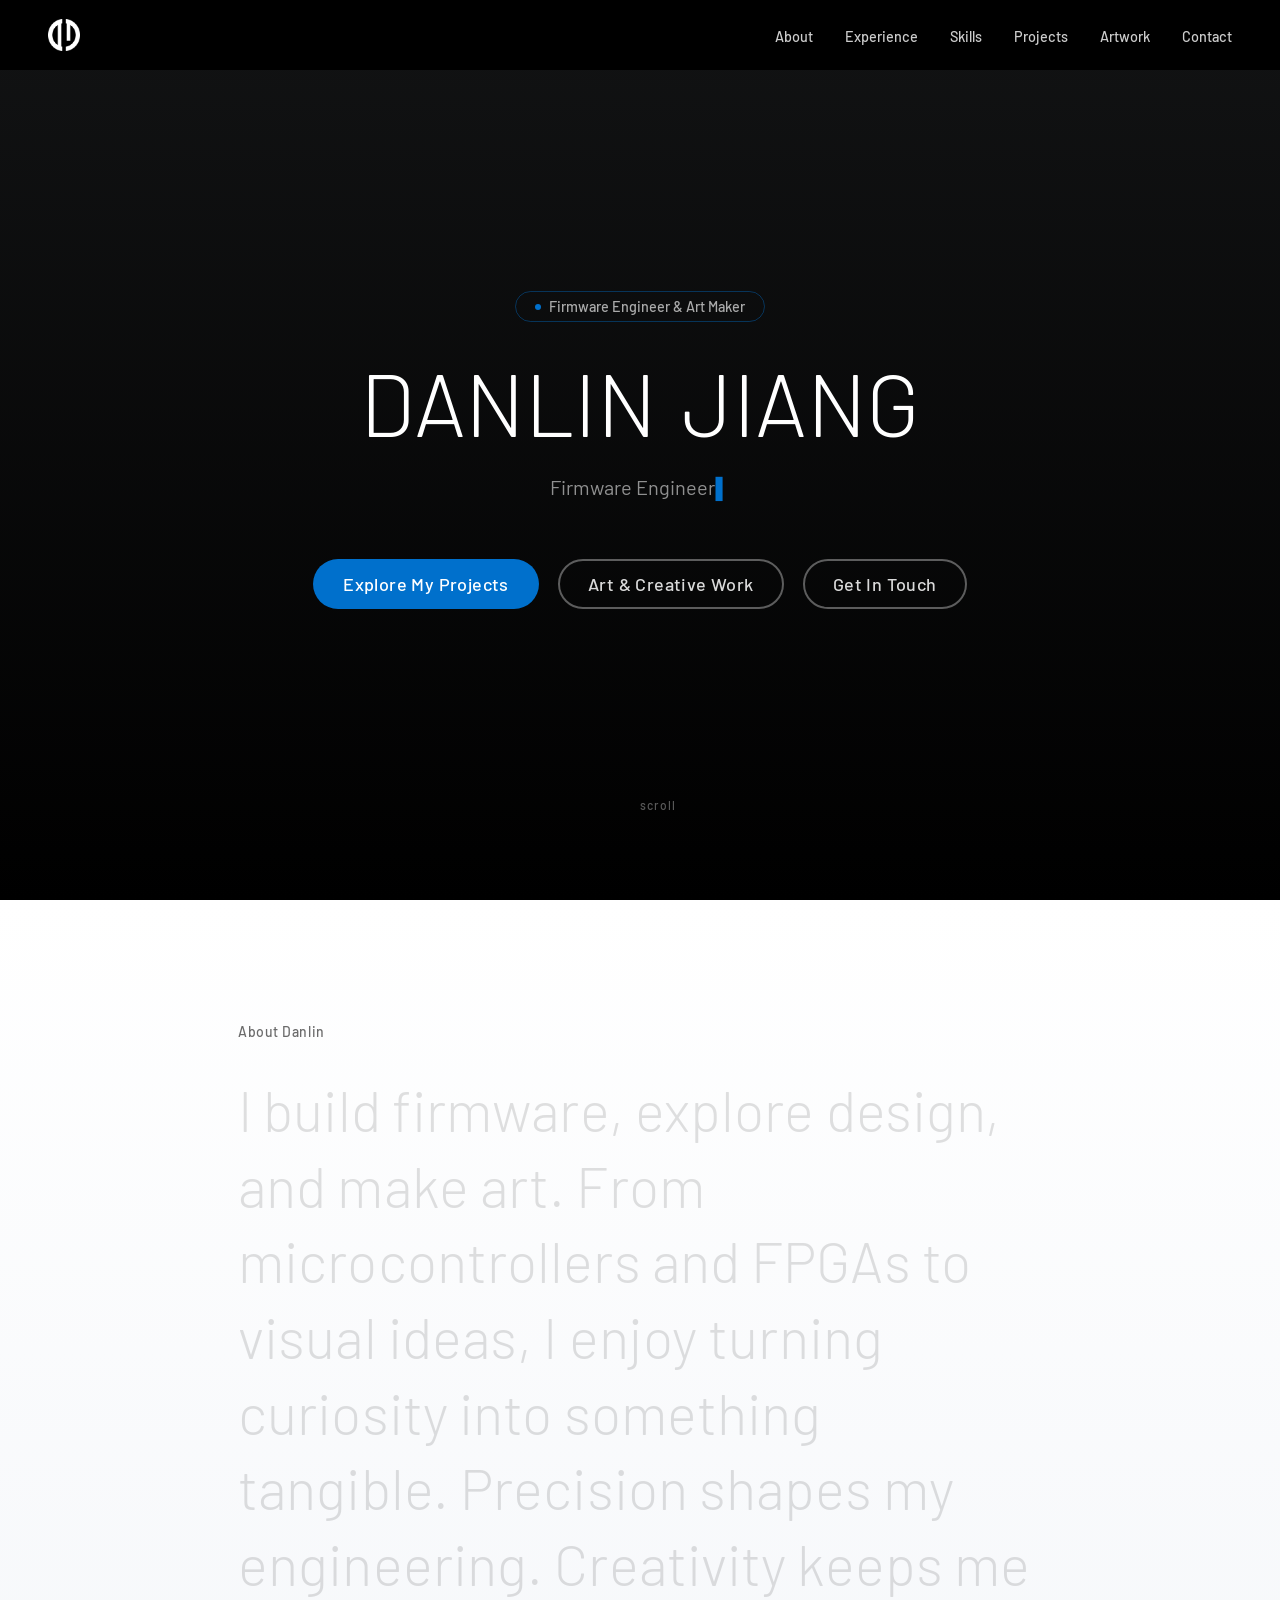
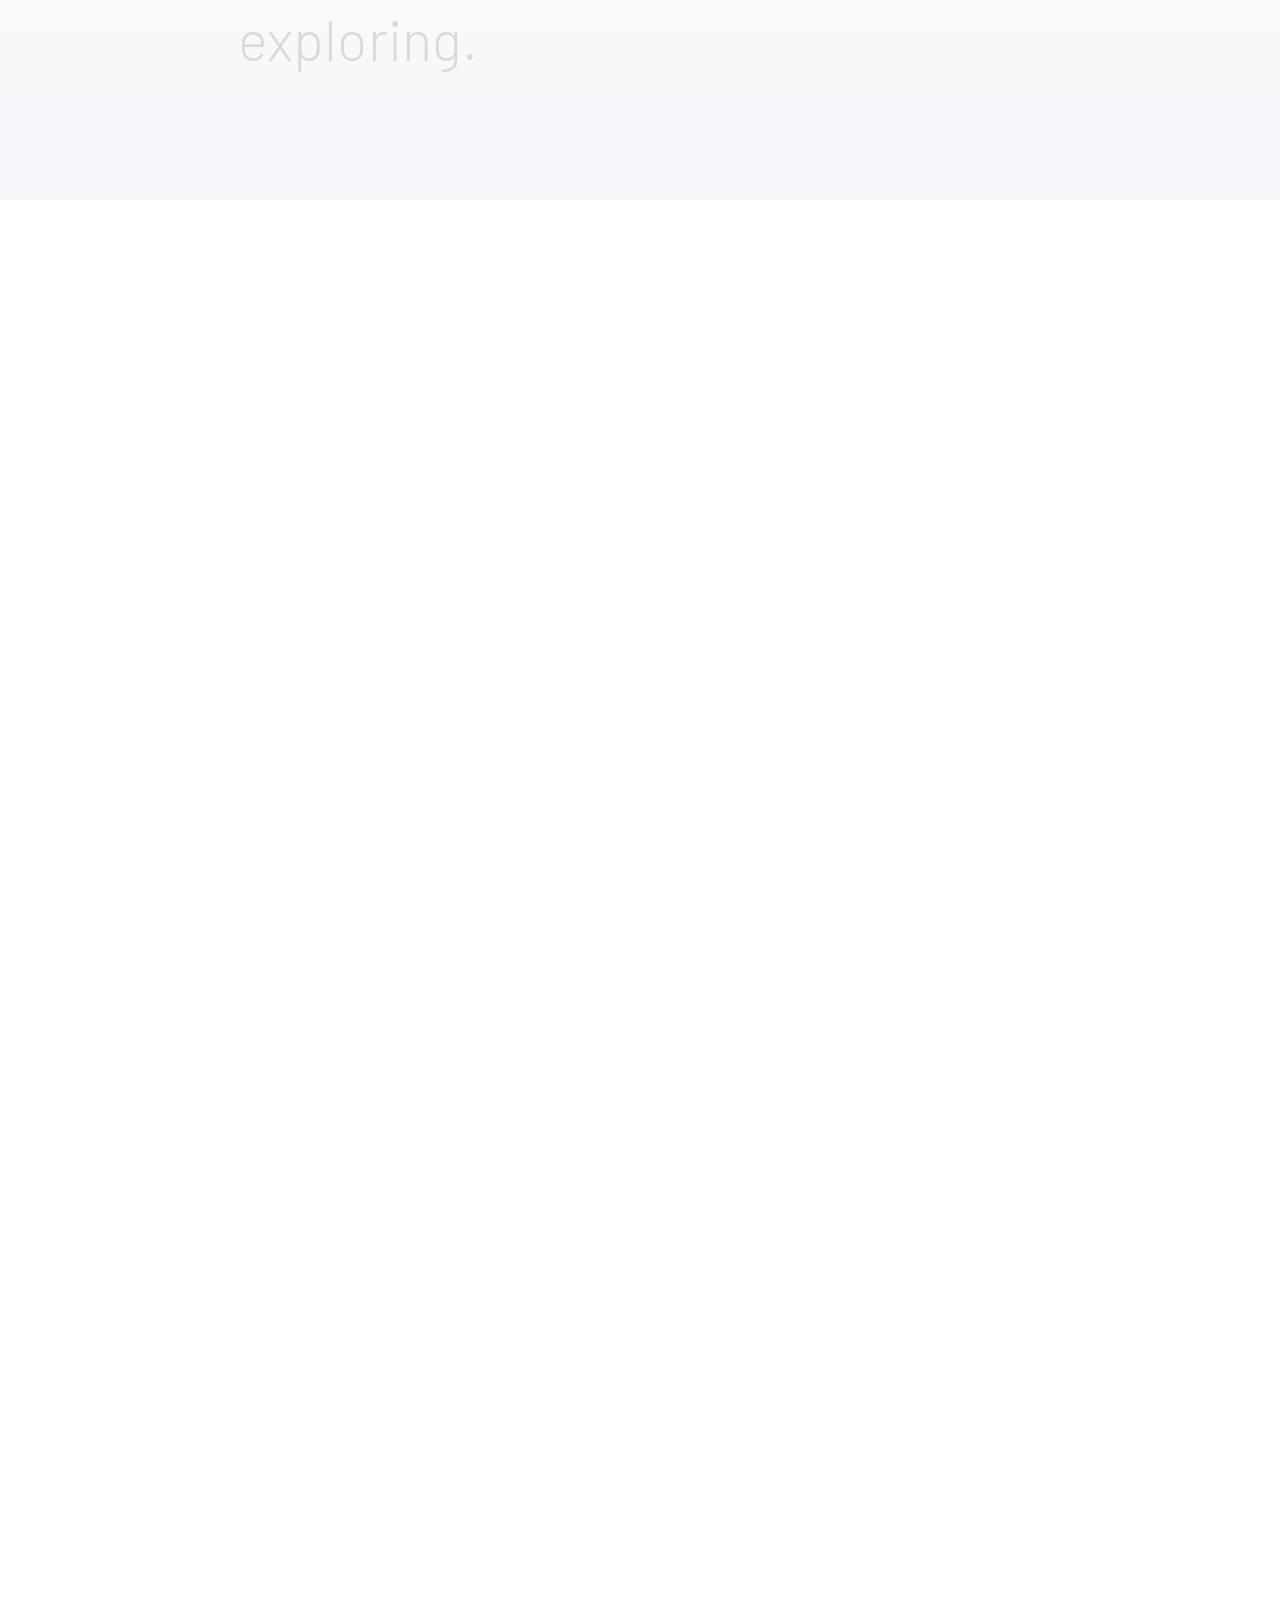
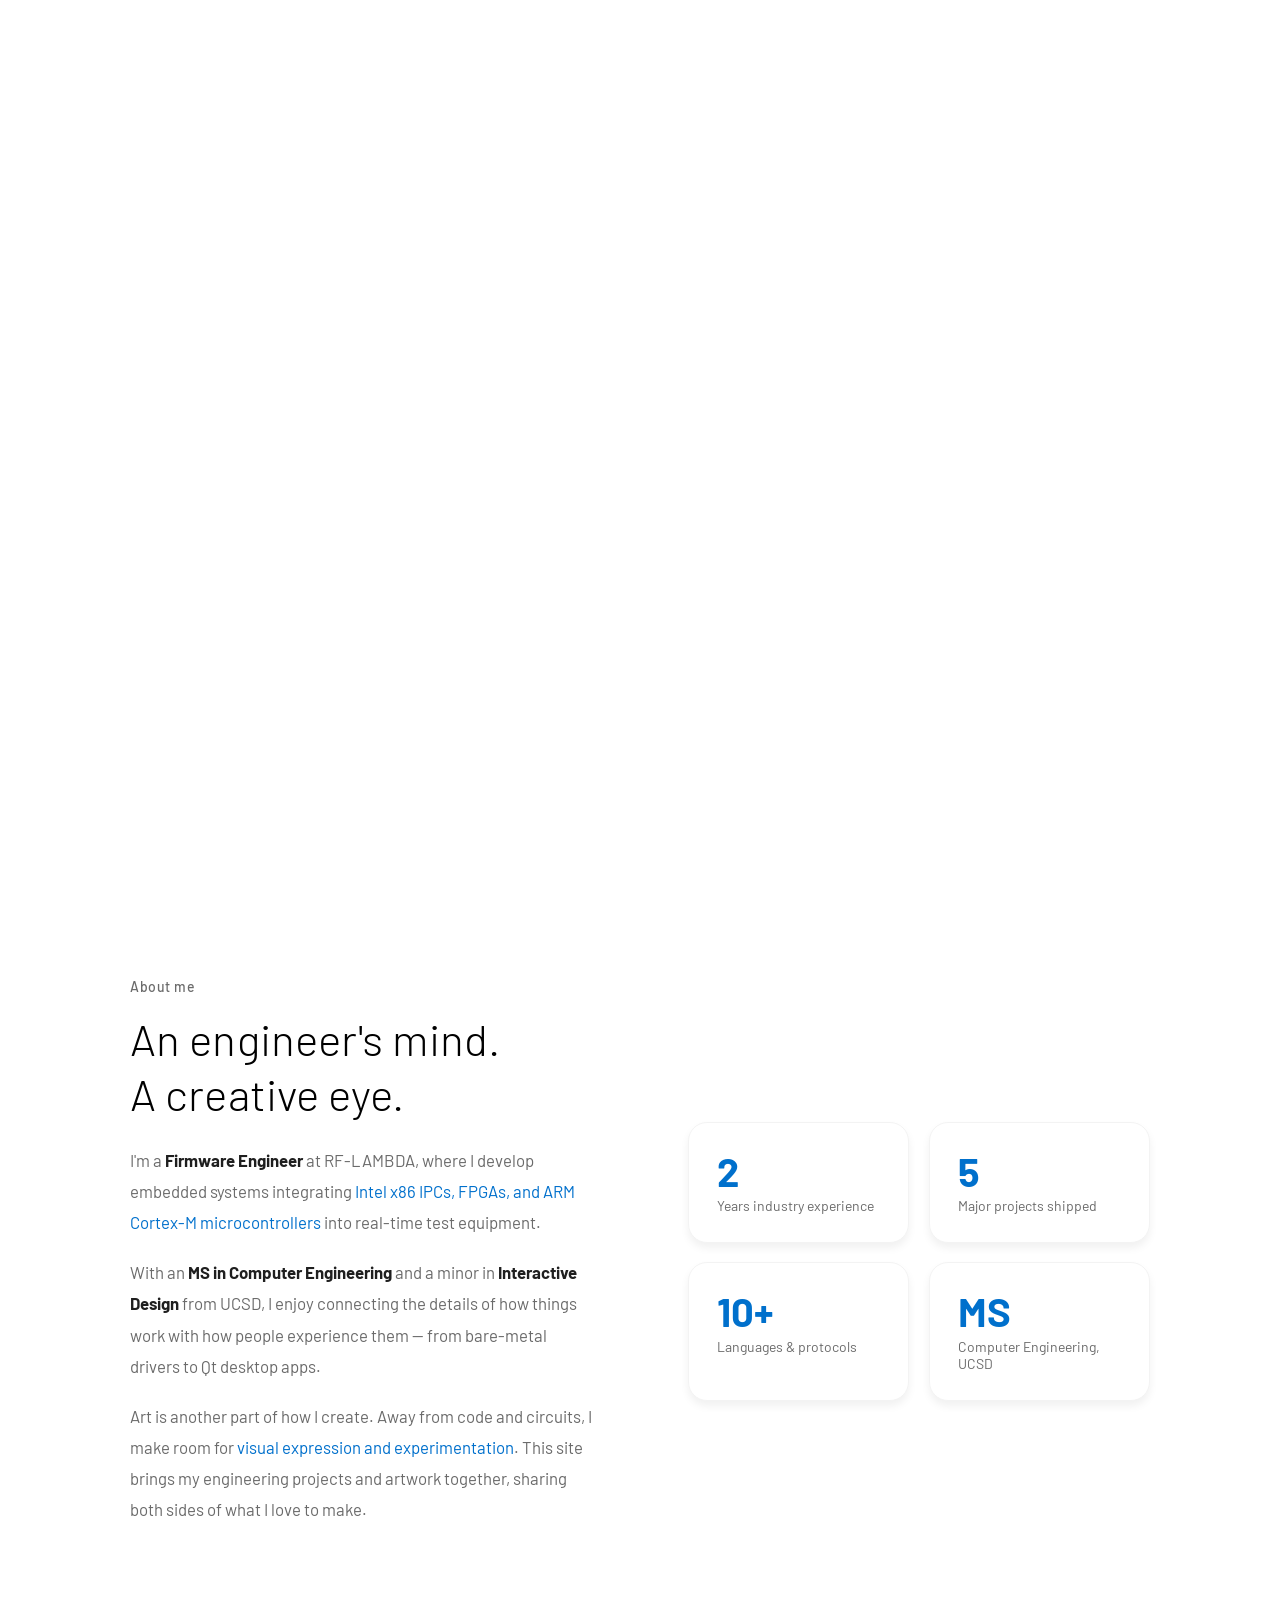
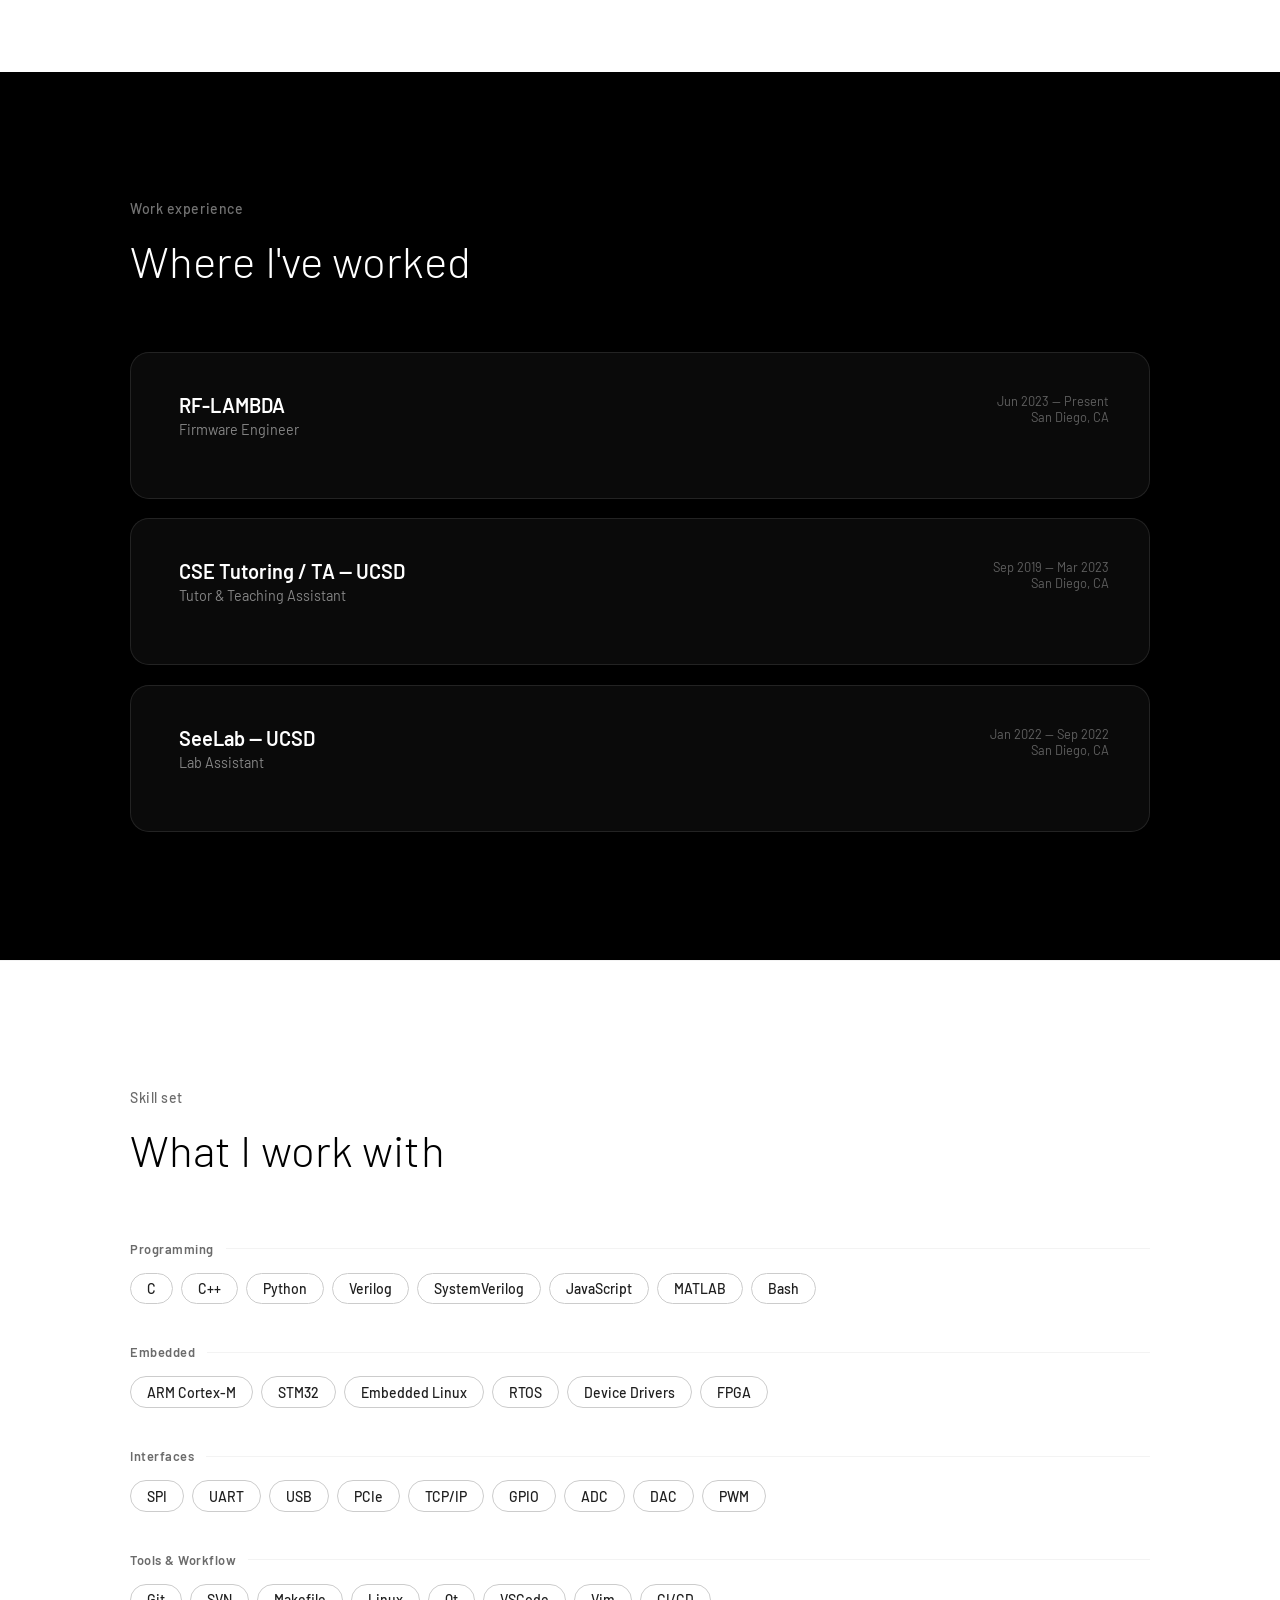
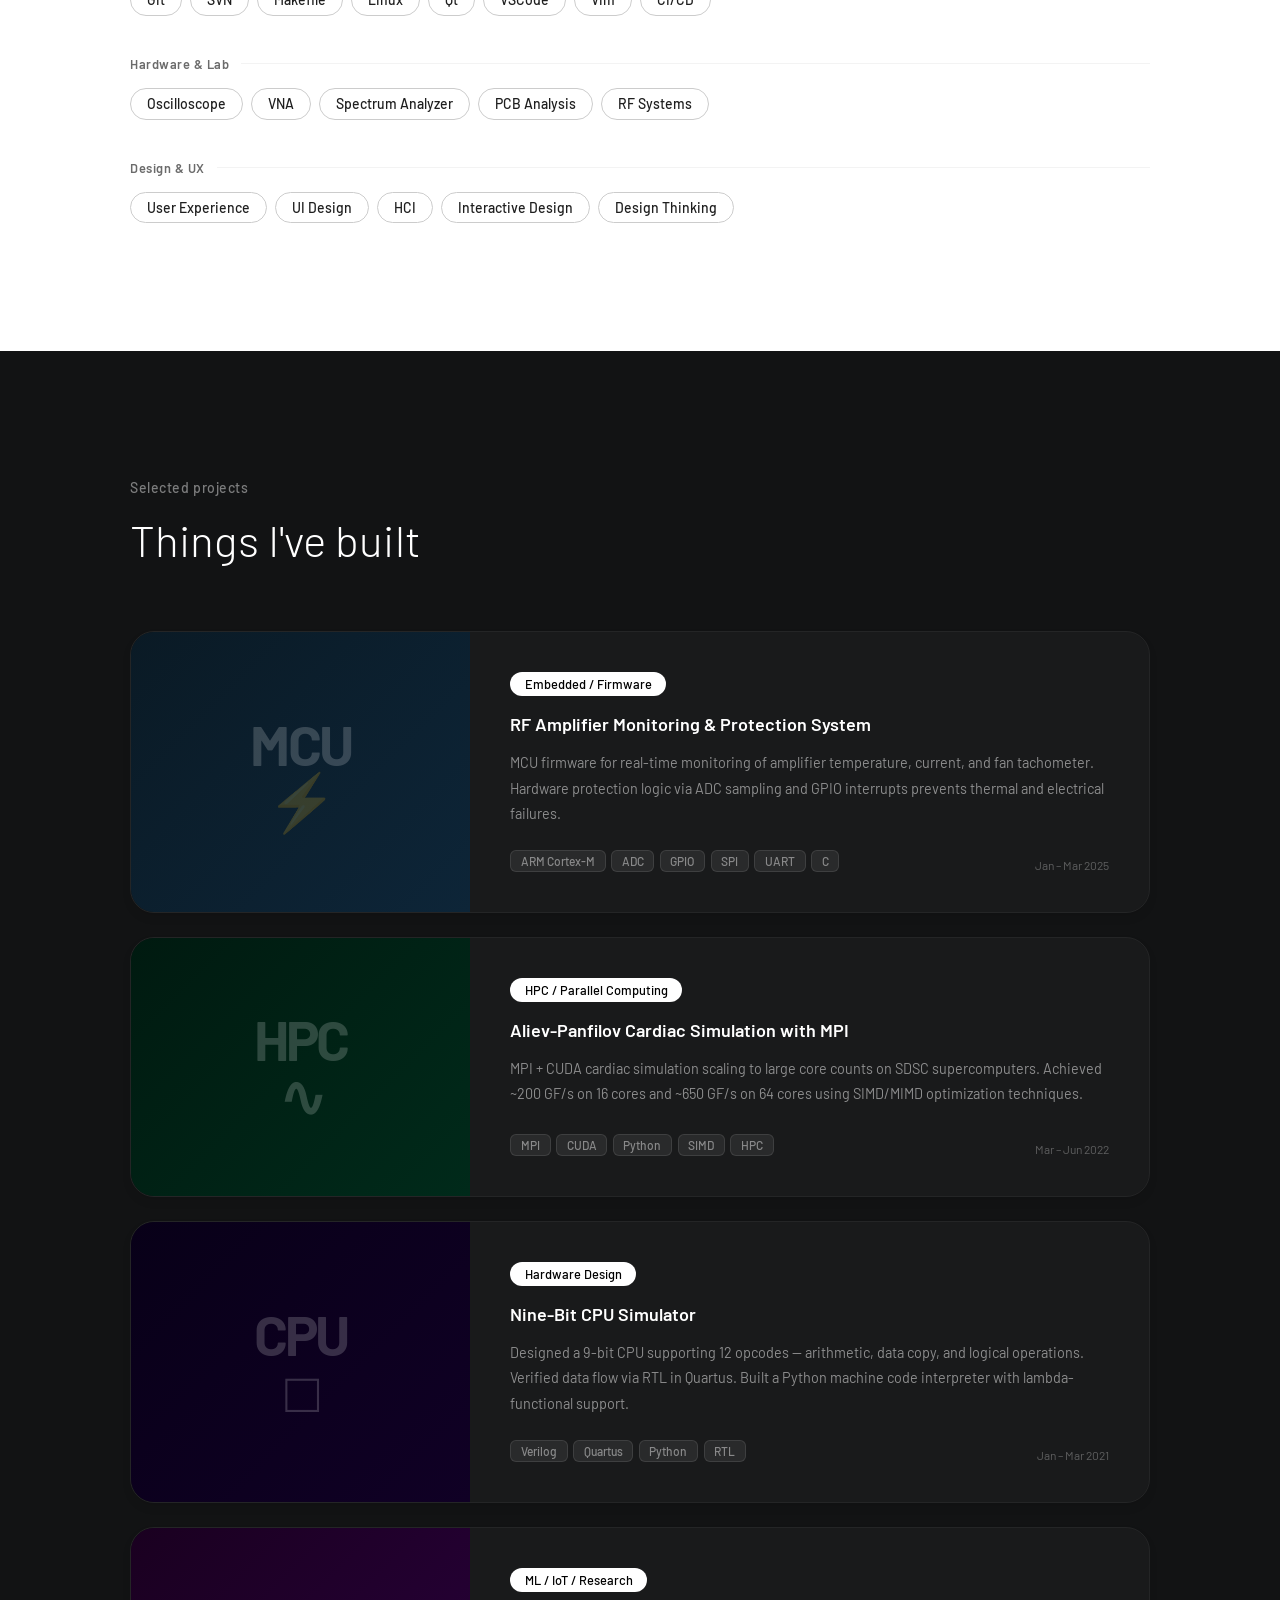
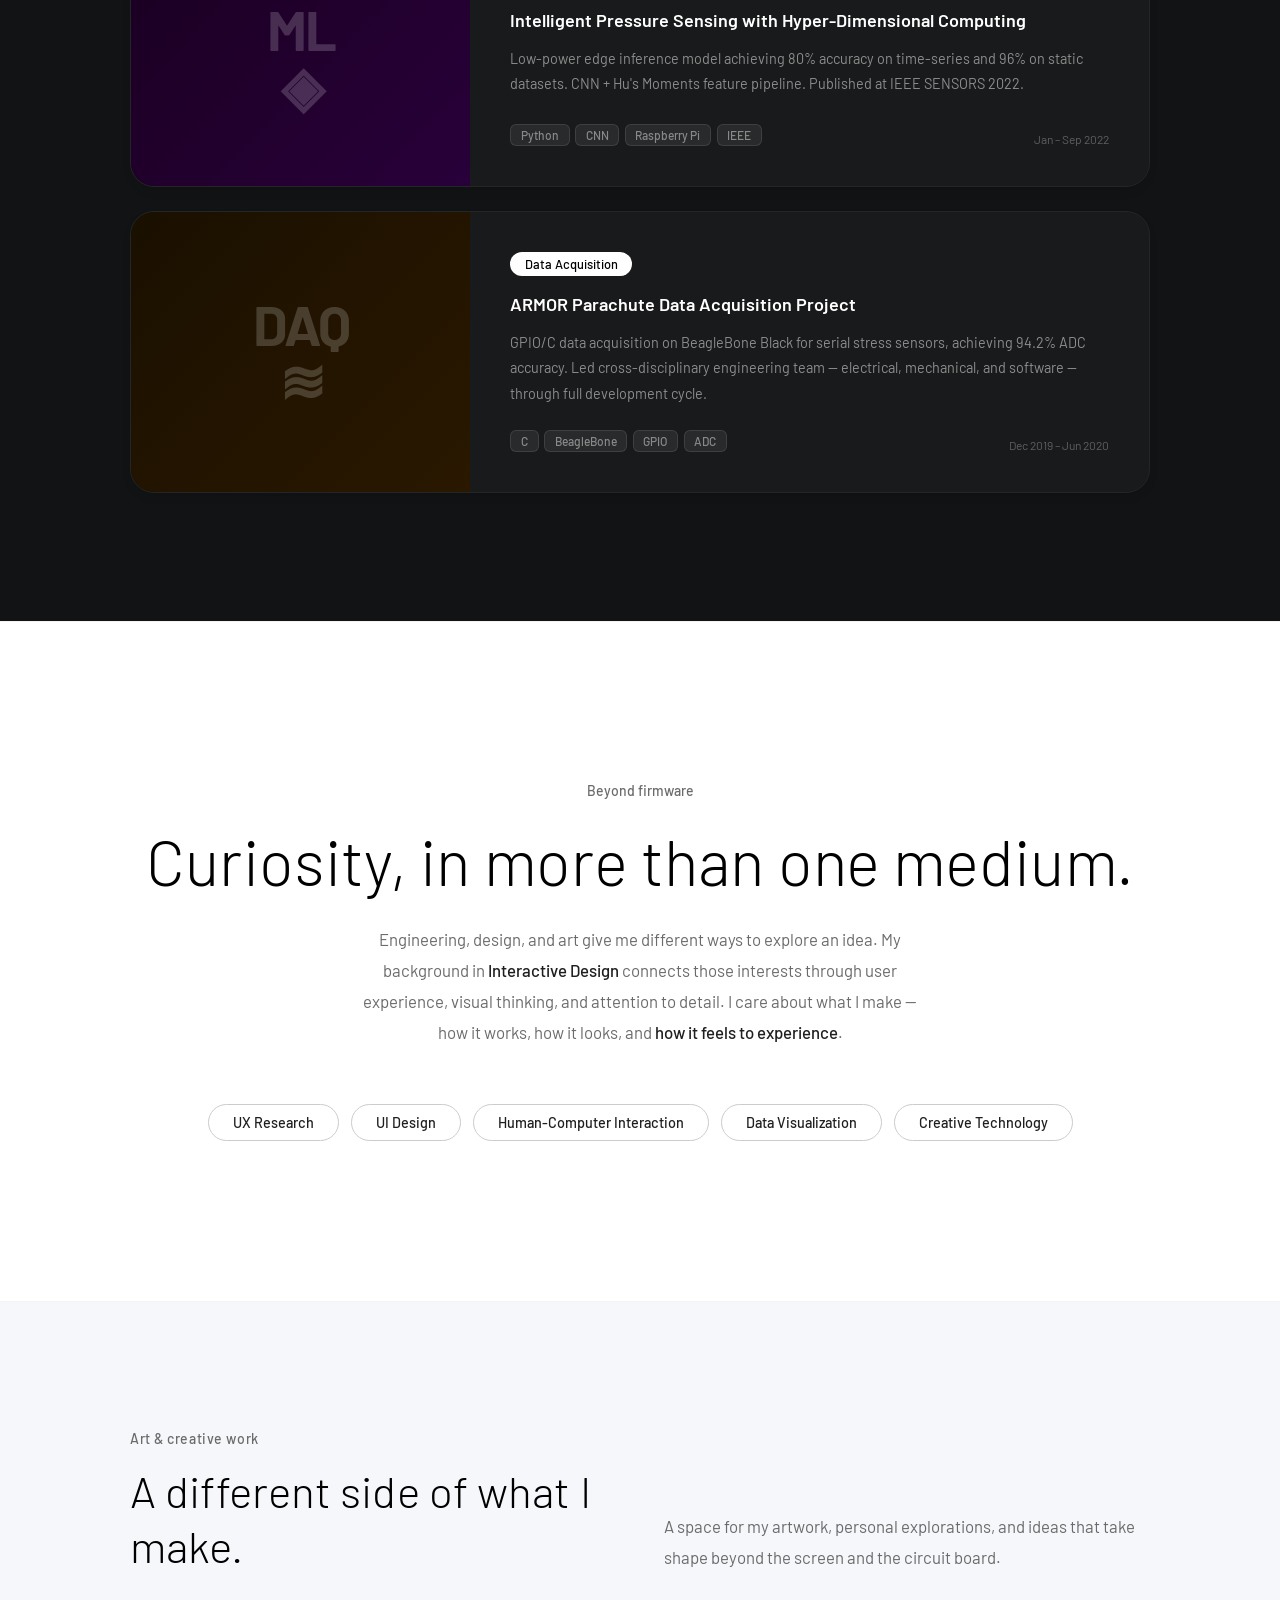
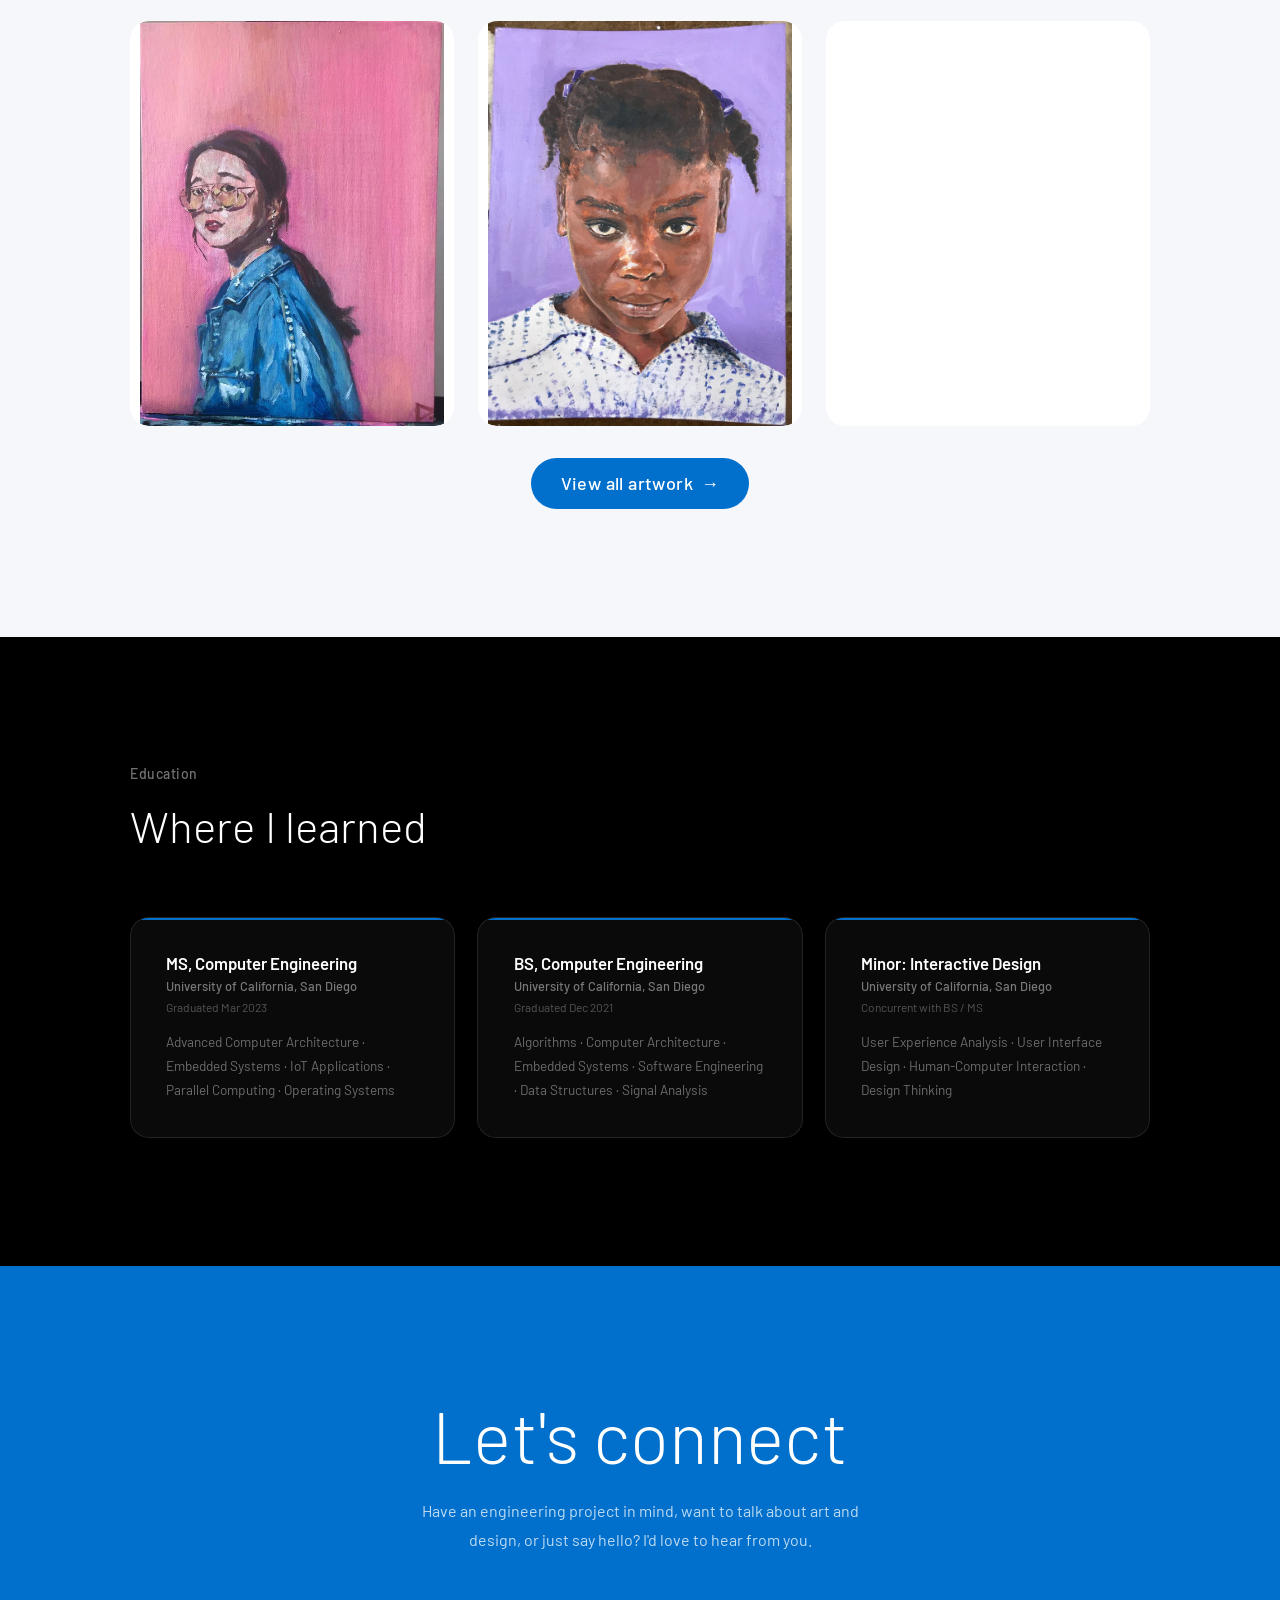
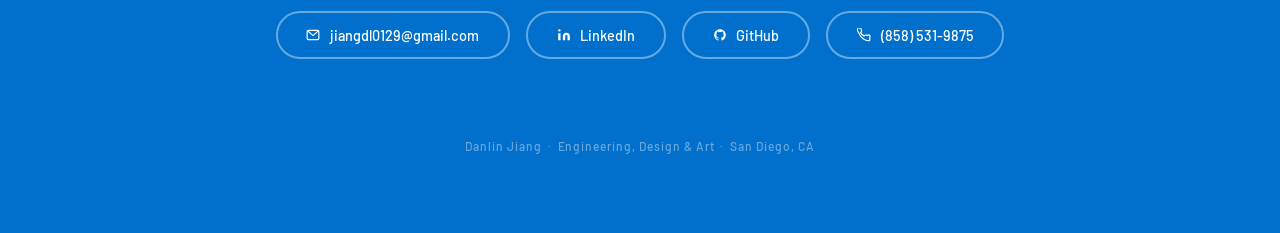
==== commit 12e89e76: "Remove artwork captions and keep gallery image-focused" ====
--- a/index.html
+++ b/index.html
@@ -444,8 +444,6 @@
 .artwork-gallery{display:grid;grid-template-columns:repeat(2,minmax(0,1fr));gap:2rem}
 .artwork-piece{margin:0;min-width:0}
 .artwork-piece img{width:100%;height:auto;border-radius:19px;background:#fff}
-.artwork-piece figcaption{padding:1rem 0;font-size:.9rem;line-height:1.6;color:var(--body-gray)}
-.artwork-piece figcaption strong{display:block;color:var(--deep-charcoal);font-weight:500}
 .artwork-preview{grid-template-columns:repeat(3,minmax(0,1fr));gap:1.5rem}
 .artwork-preview a{display:block;border-radius:19px;overflow:hidden;background:#fff}
 .artwork-preview img{width:100%;aspect-ratio:4/5;object-fit:contain;transition:transform .3s}
@@ -1008,19 +1006,19 @@
         <a href="artwork.html#work-02" aria-label="View portrait in pink and blue in the full gallery">
           <img src="artwork/IMG_0579.jpg" alt="A painted portrait of a person with glasses and a blue jacket against a pink background" width="1080" height="1440" loading="lazy" decoding="async" />
         </a>
-        <figcaption>Portrait in pink and blue</figcaption>
+
       </figure>
       <figure class="artwork-piece">
         <a href="artwork.html#work-06" aria-label="View portrait against violet in the full gallery">
           <img src="artwork/IMG_2402.jpg" alt="A painted portrait of a child in a patterned white shirt against a violet background" width="2939" height="3919" loading="lazy" decoding="async" />
         </a>
-        <figcaption>Portrait against violet</figcaption>
+
       </figure>
       <figure class="artwork-piece">
         <a href="artwork.html#work-14" aria-label="View sea lion and otter in the full gallery">
           <img src="artwork/Untitled_Artwork%203.jpg" alt="An illustration of a dark sea lion facing a small brown otter" width="2236" height="1327" loading="lazy" decoding="async" />
         </a>
-        <figcaption>Sea lion and otter</figcaption>
+
       </figure>
     </div>
     <div class="artwork-cta"><a class="btn-primary" href="artwork.html">View all artwork <span aria-hidden="true">&rarr;</span></a></div>
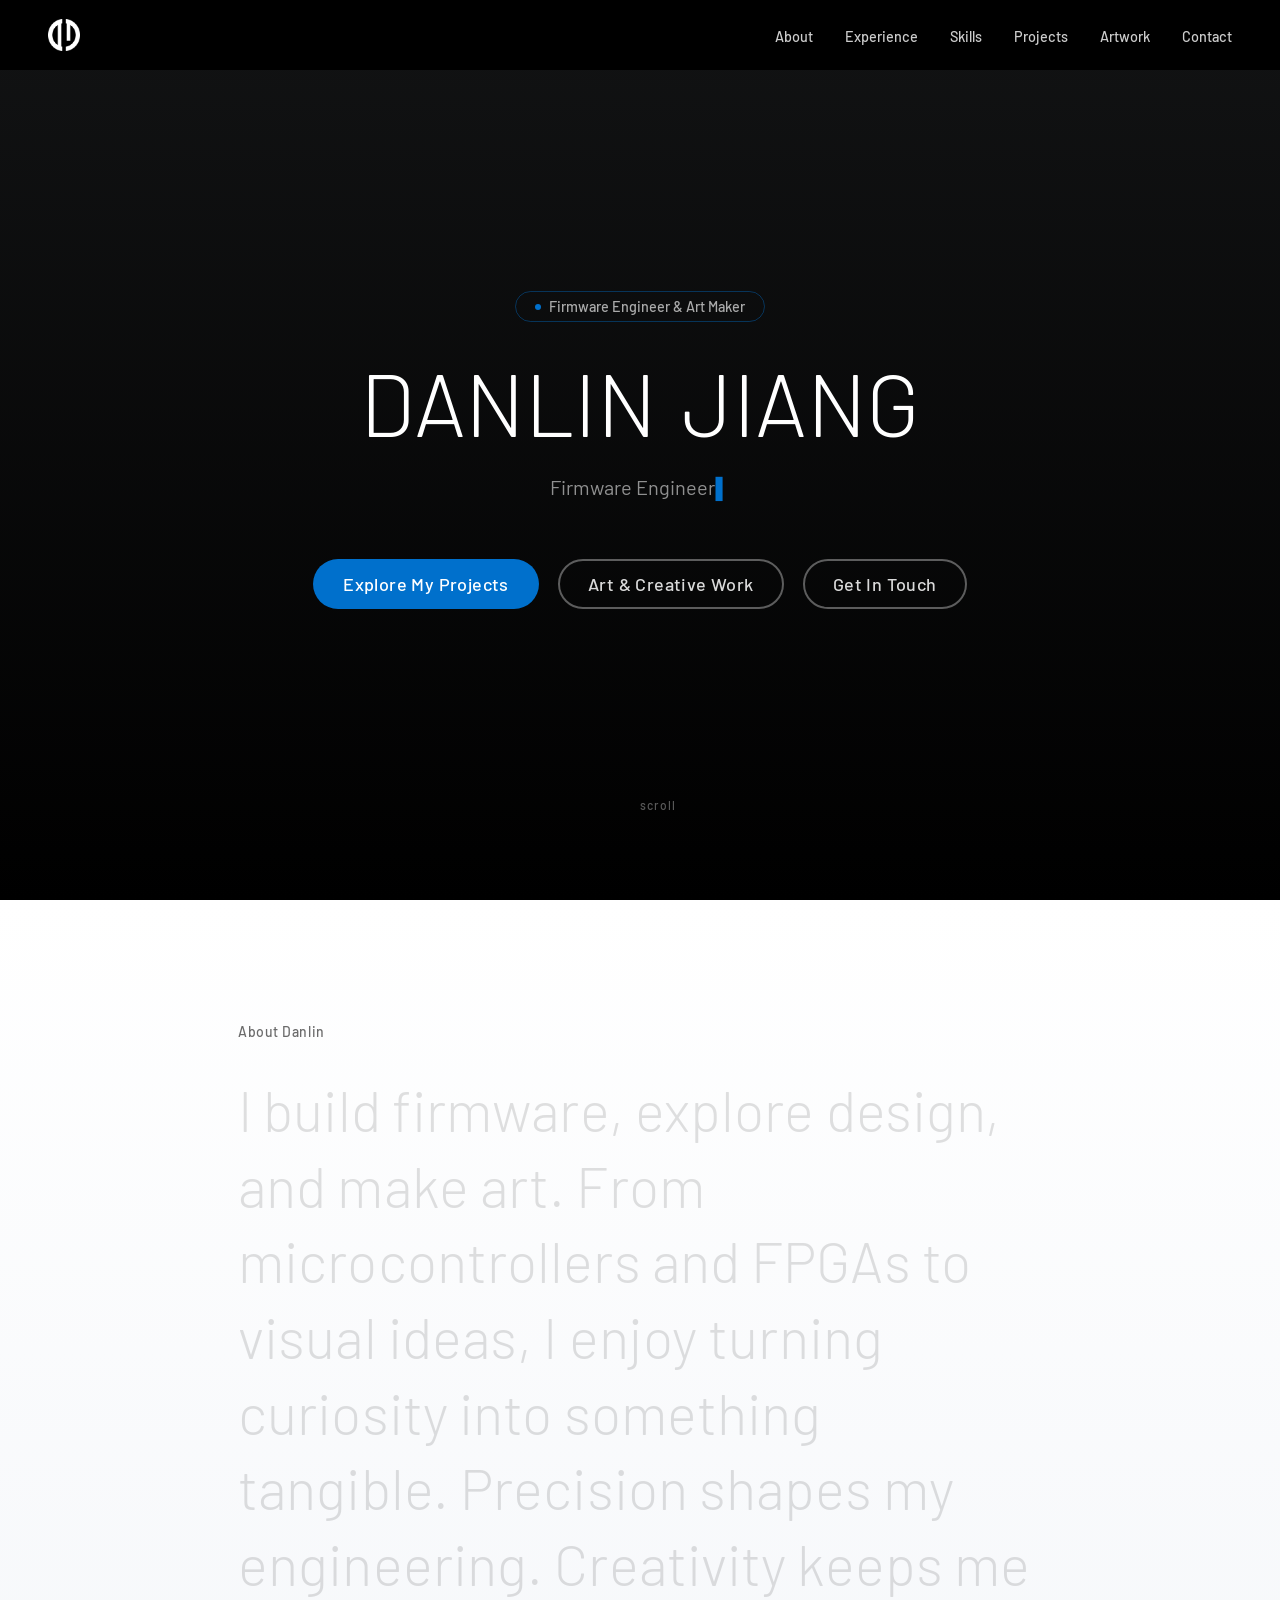
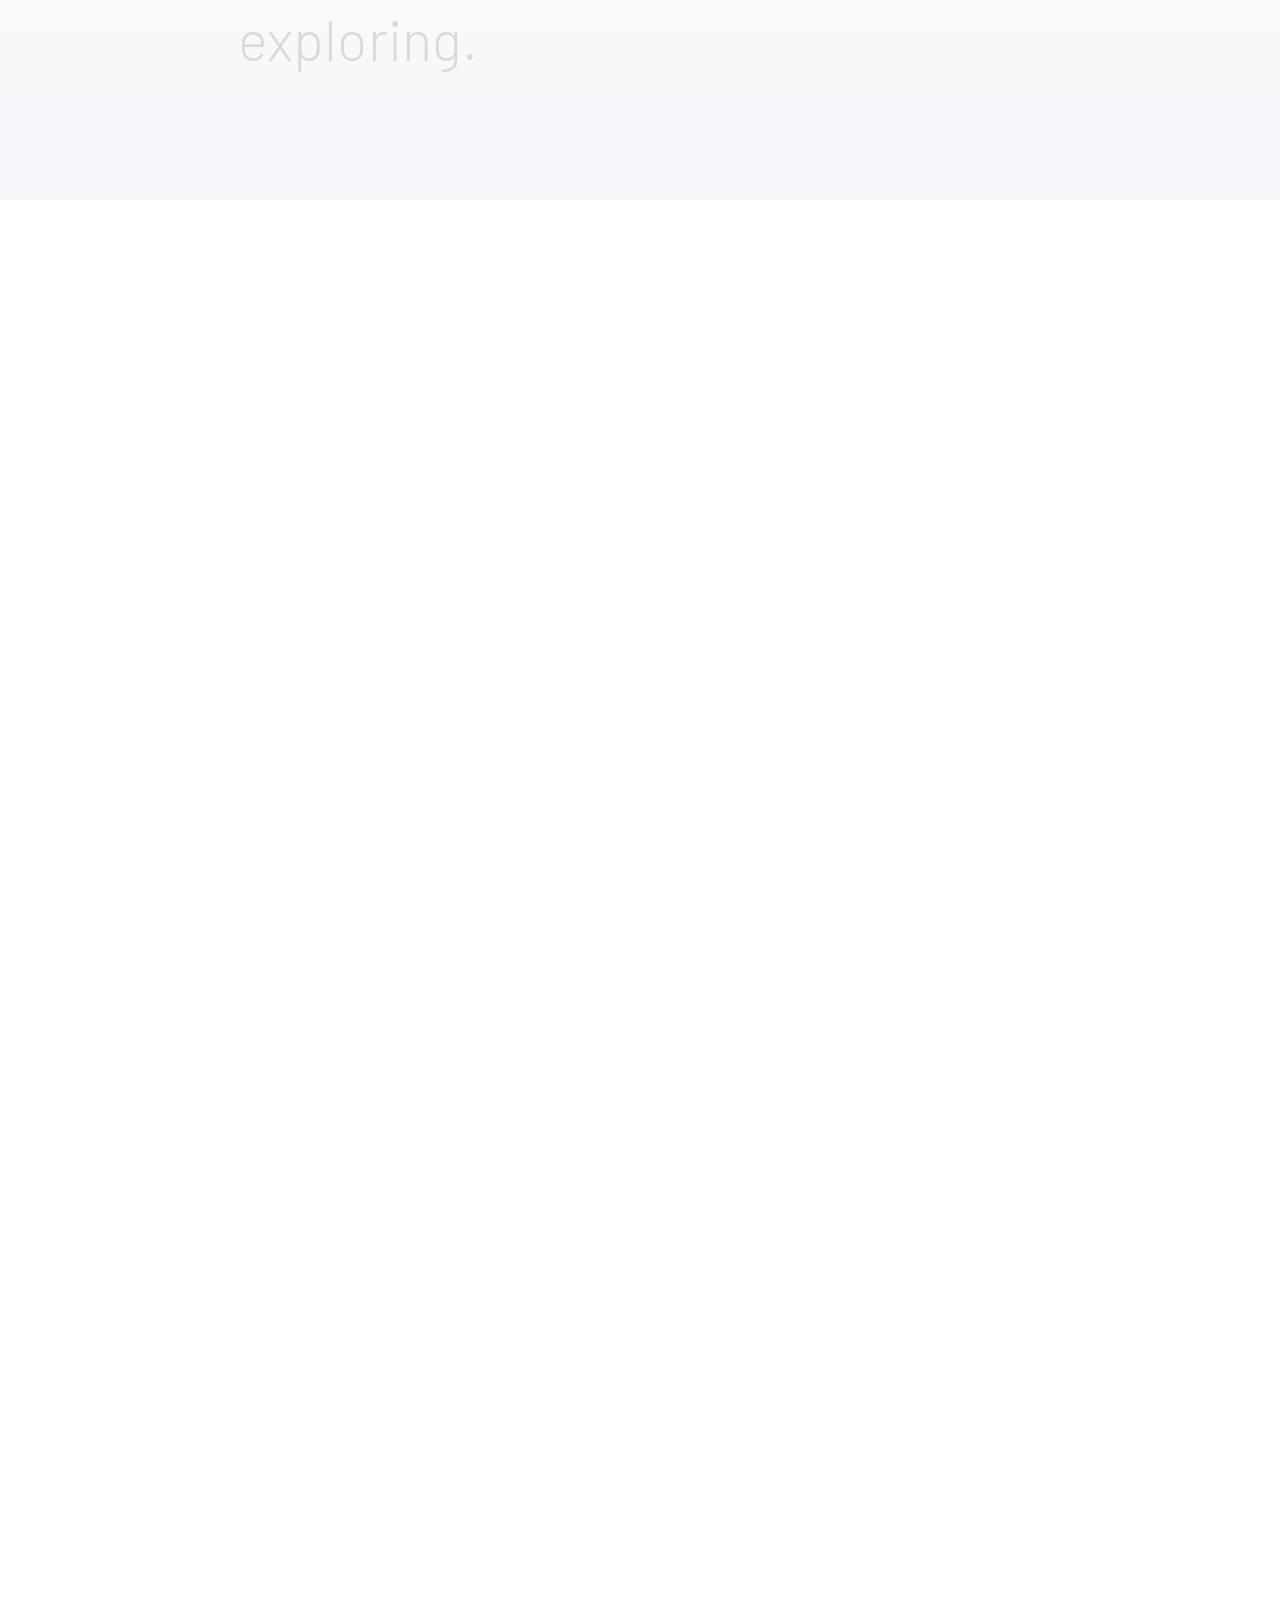
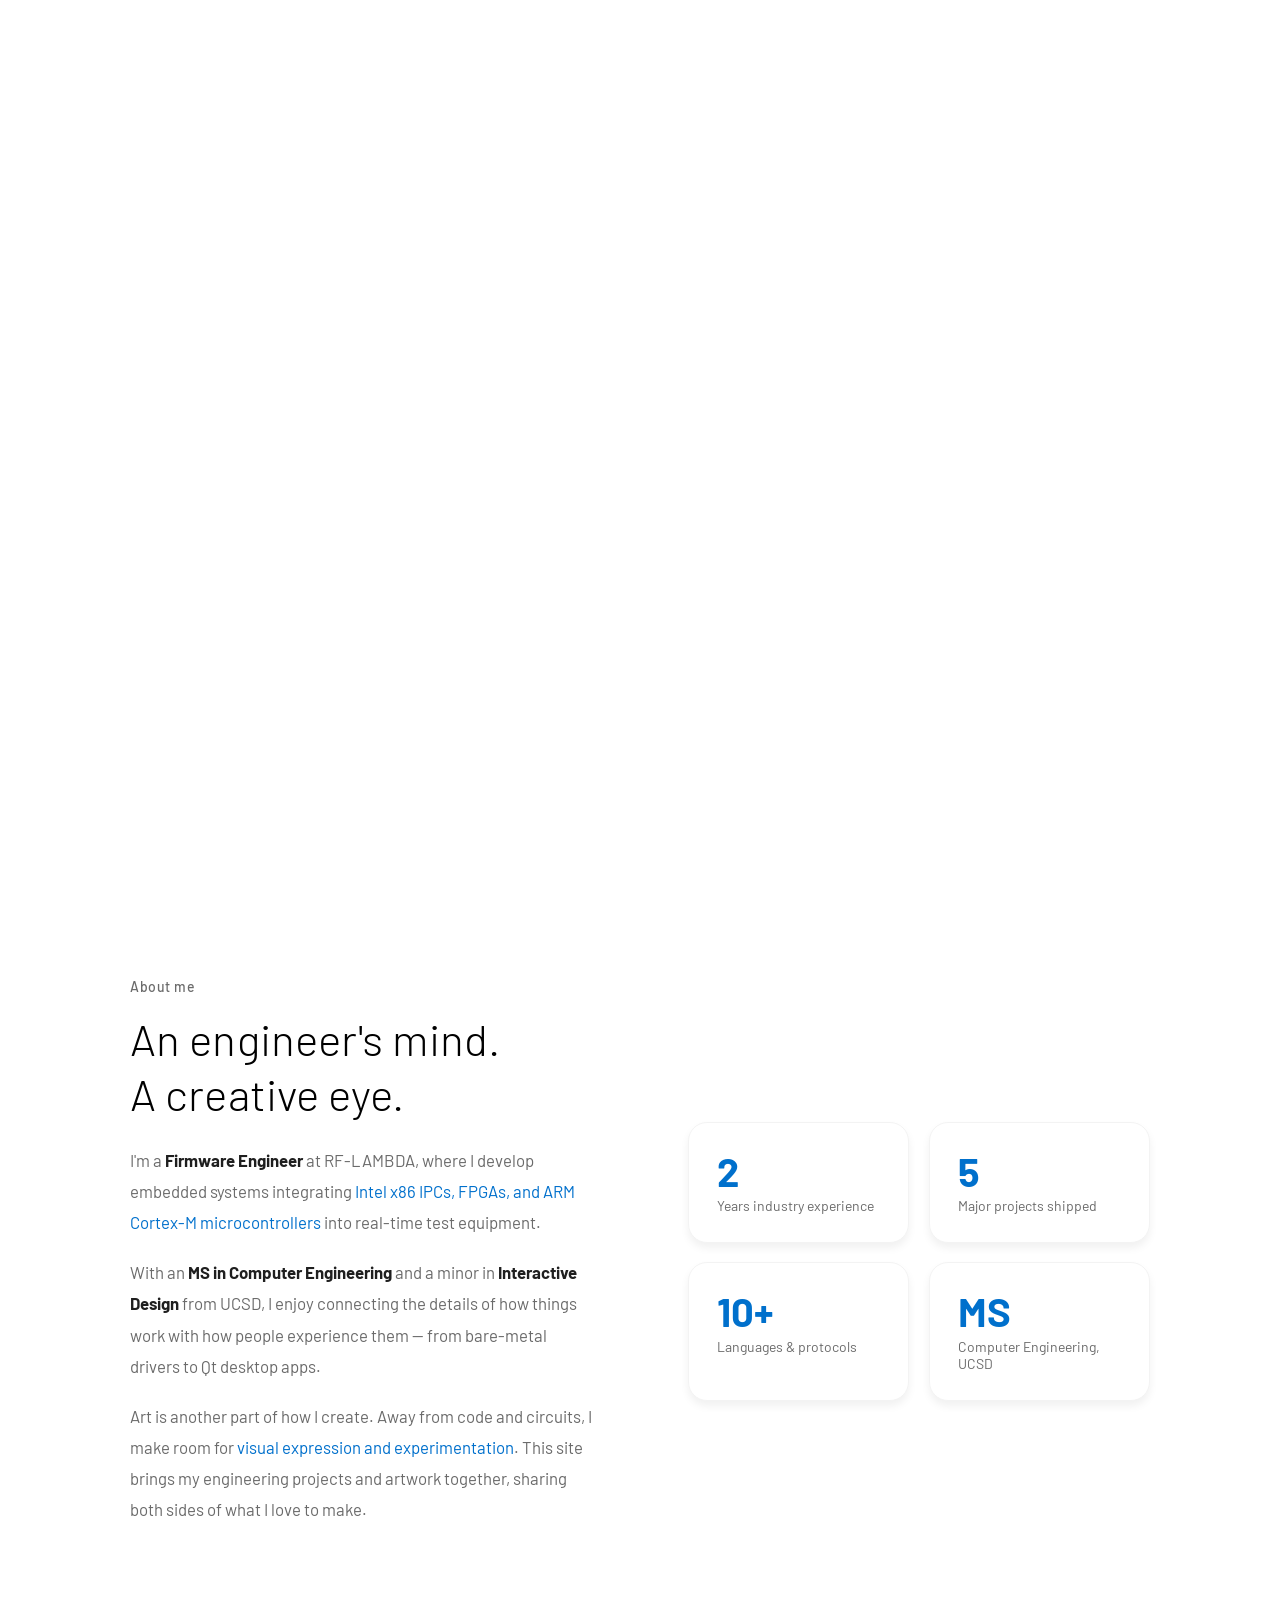
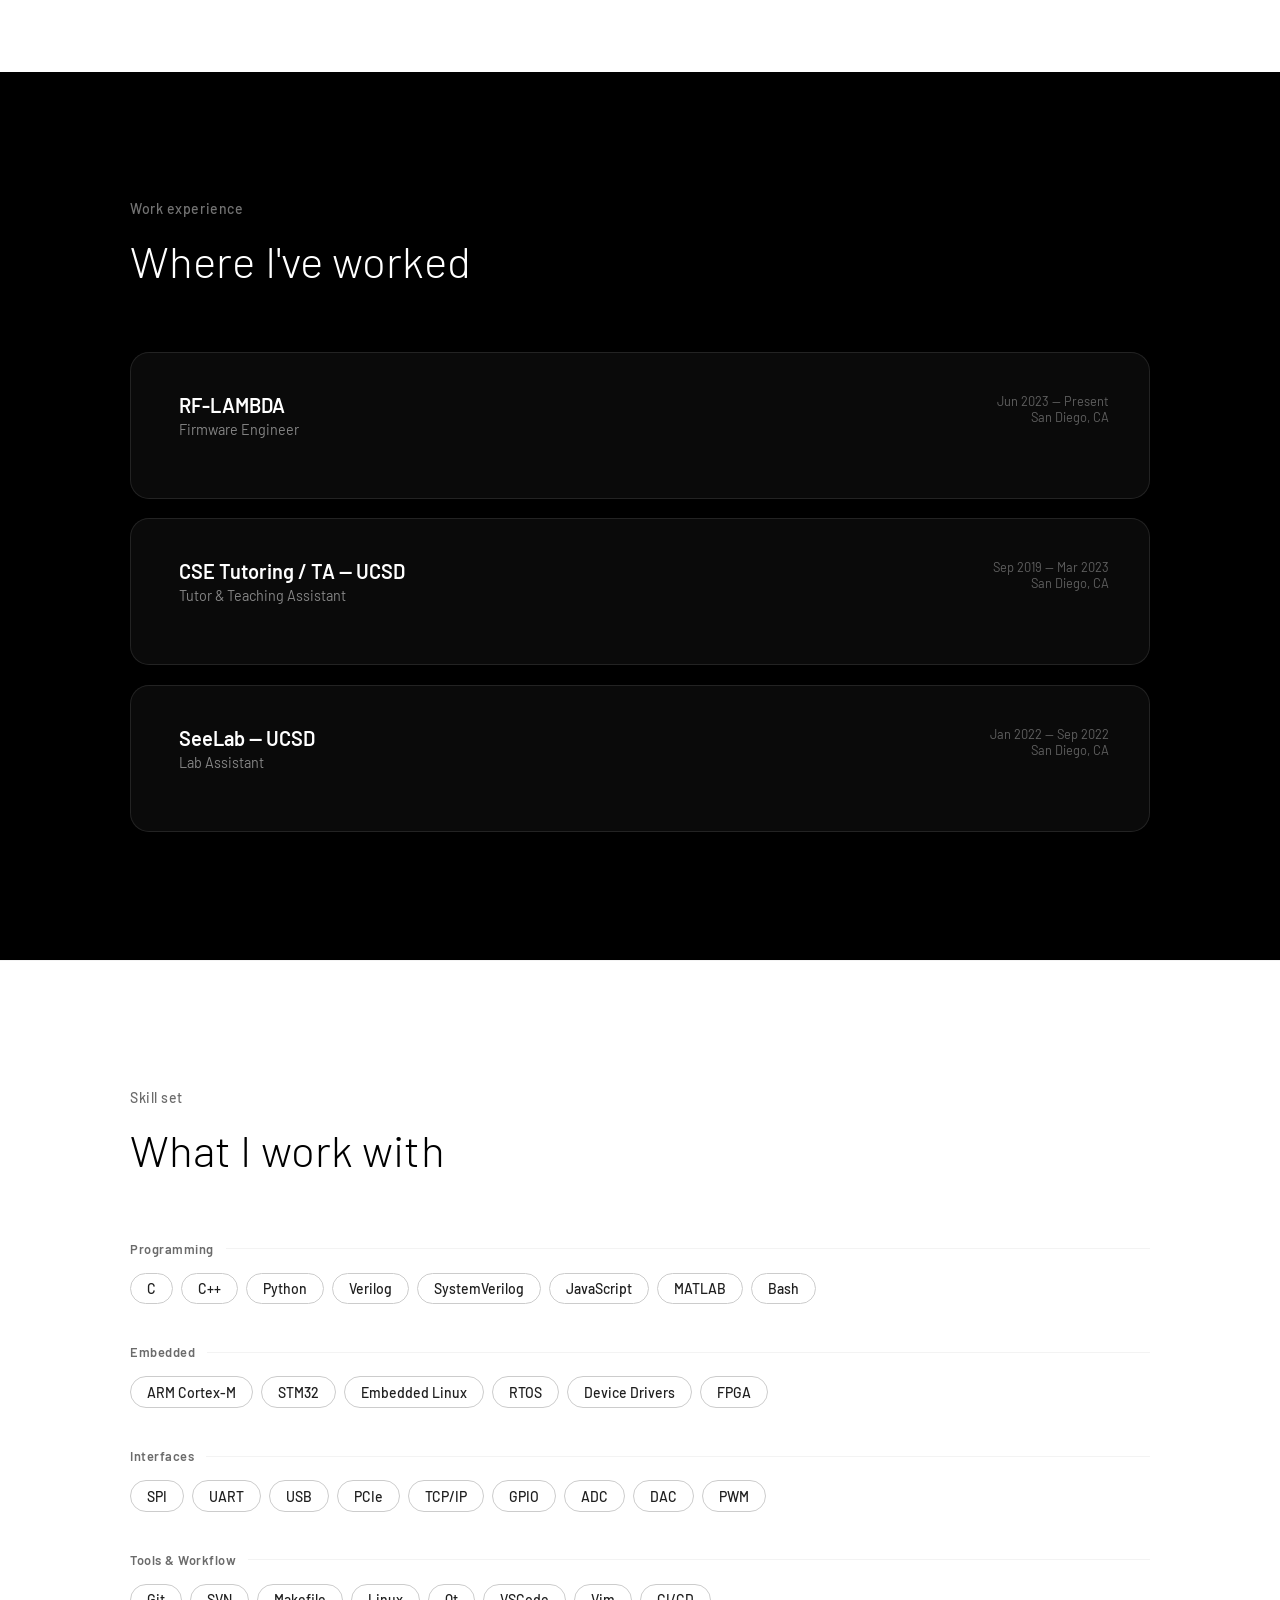
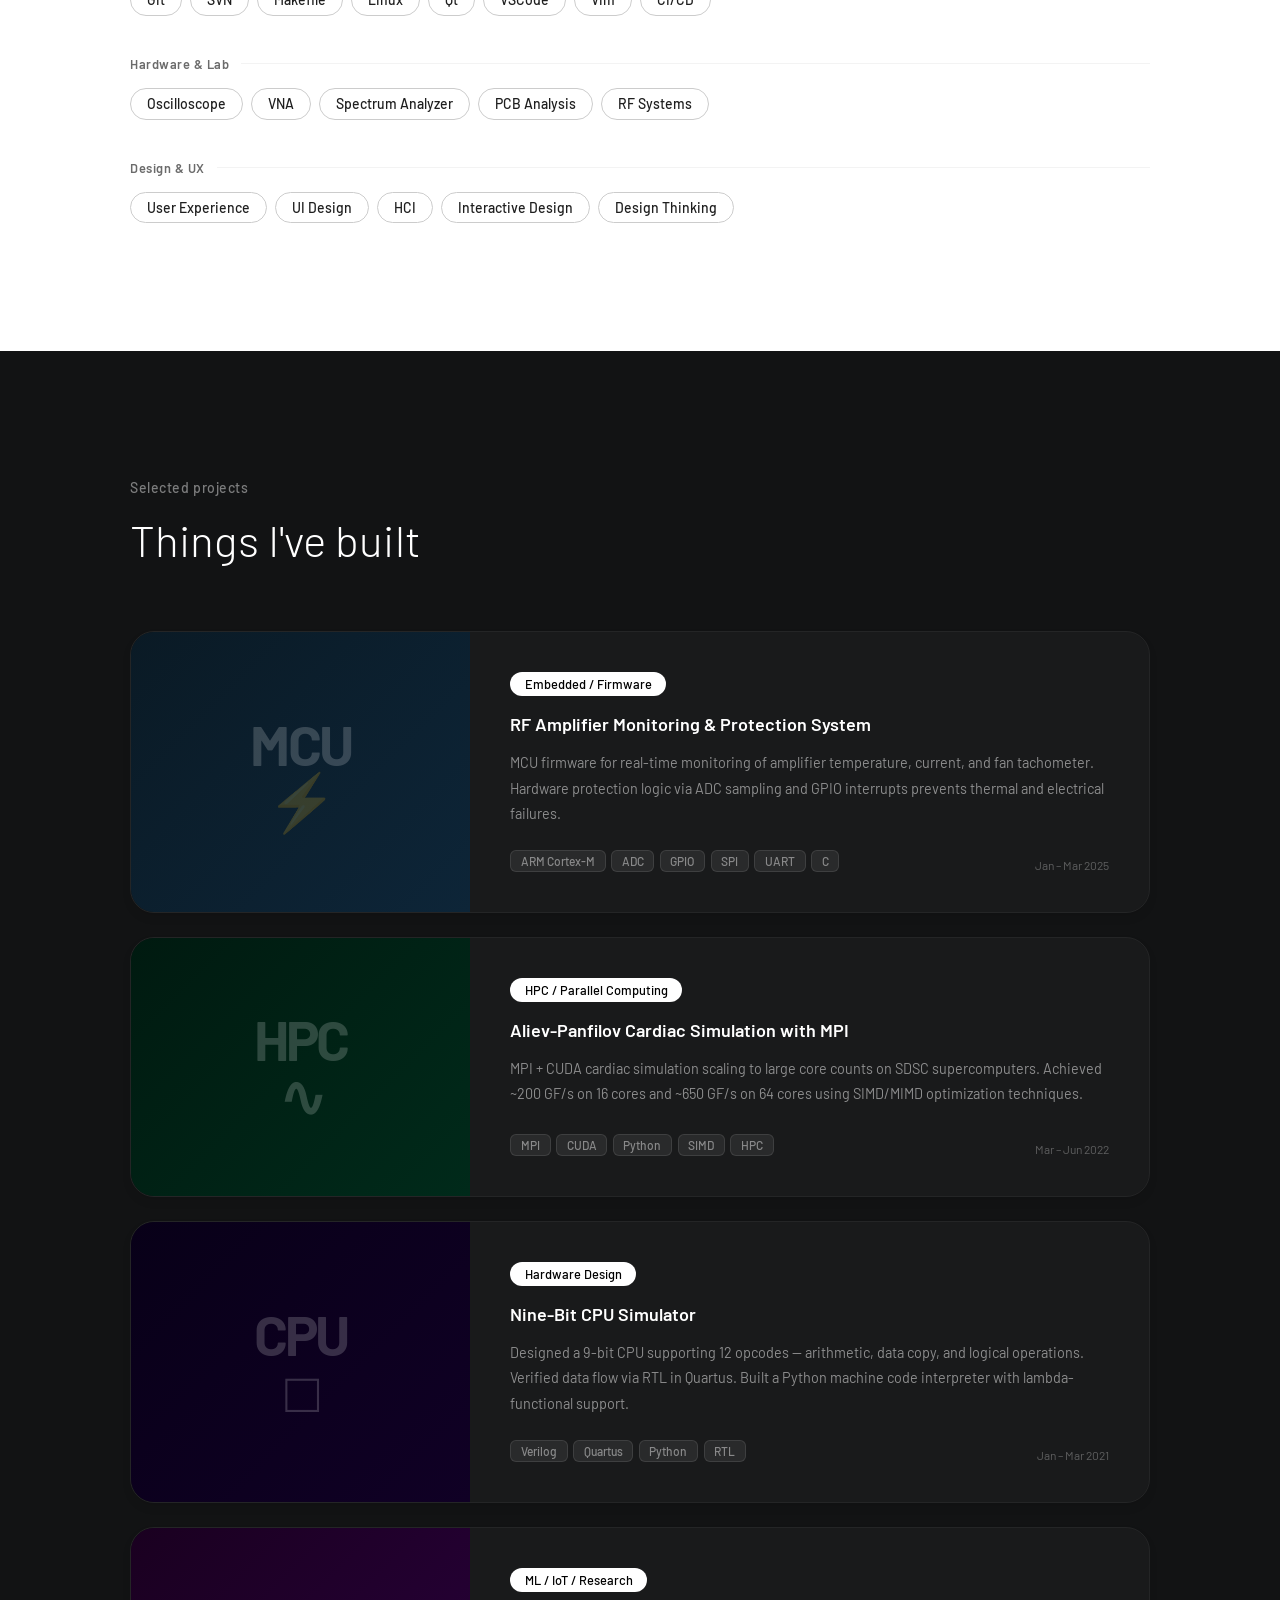
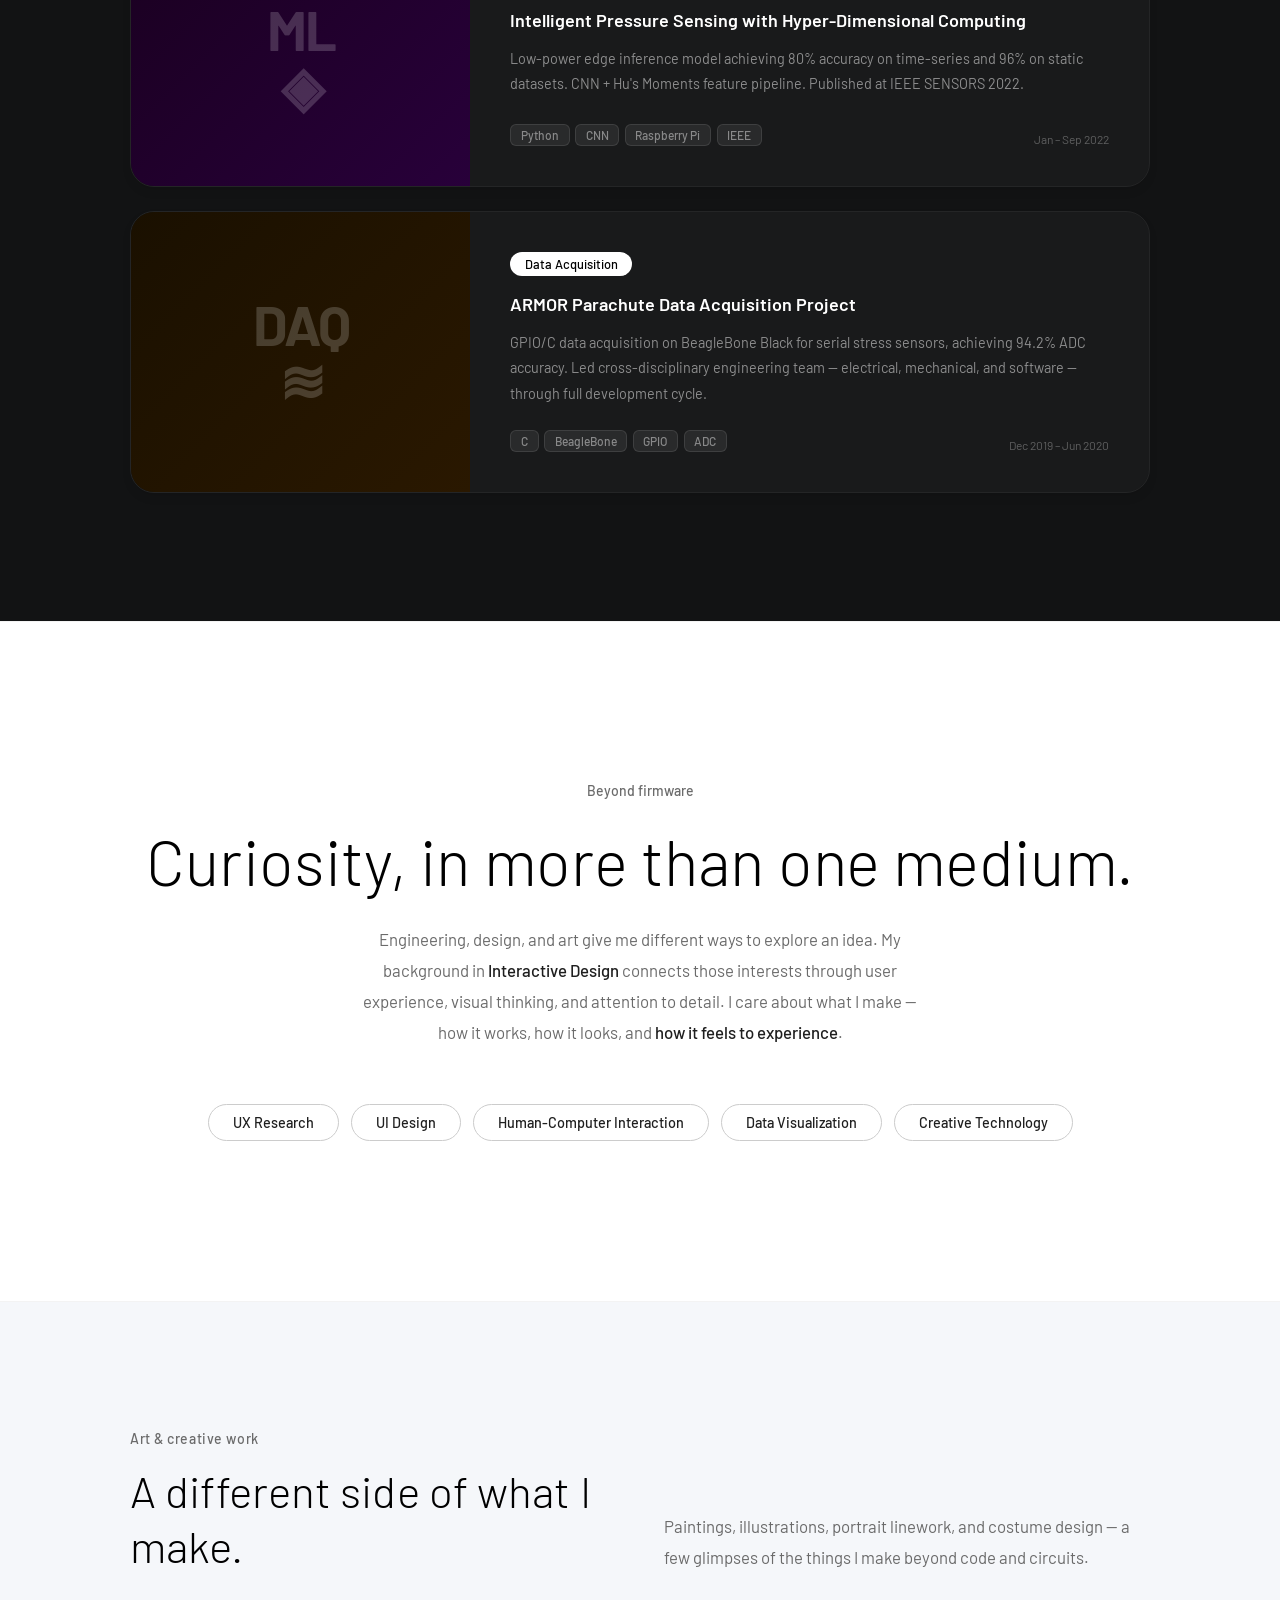
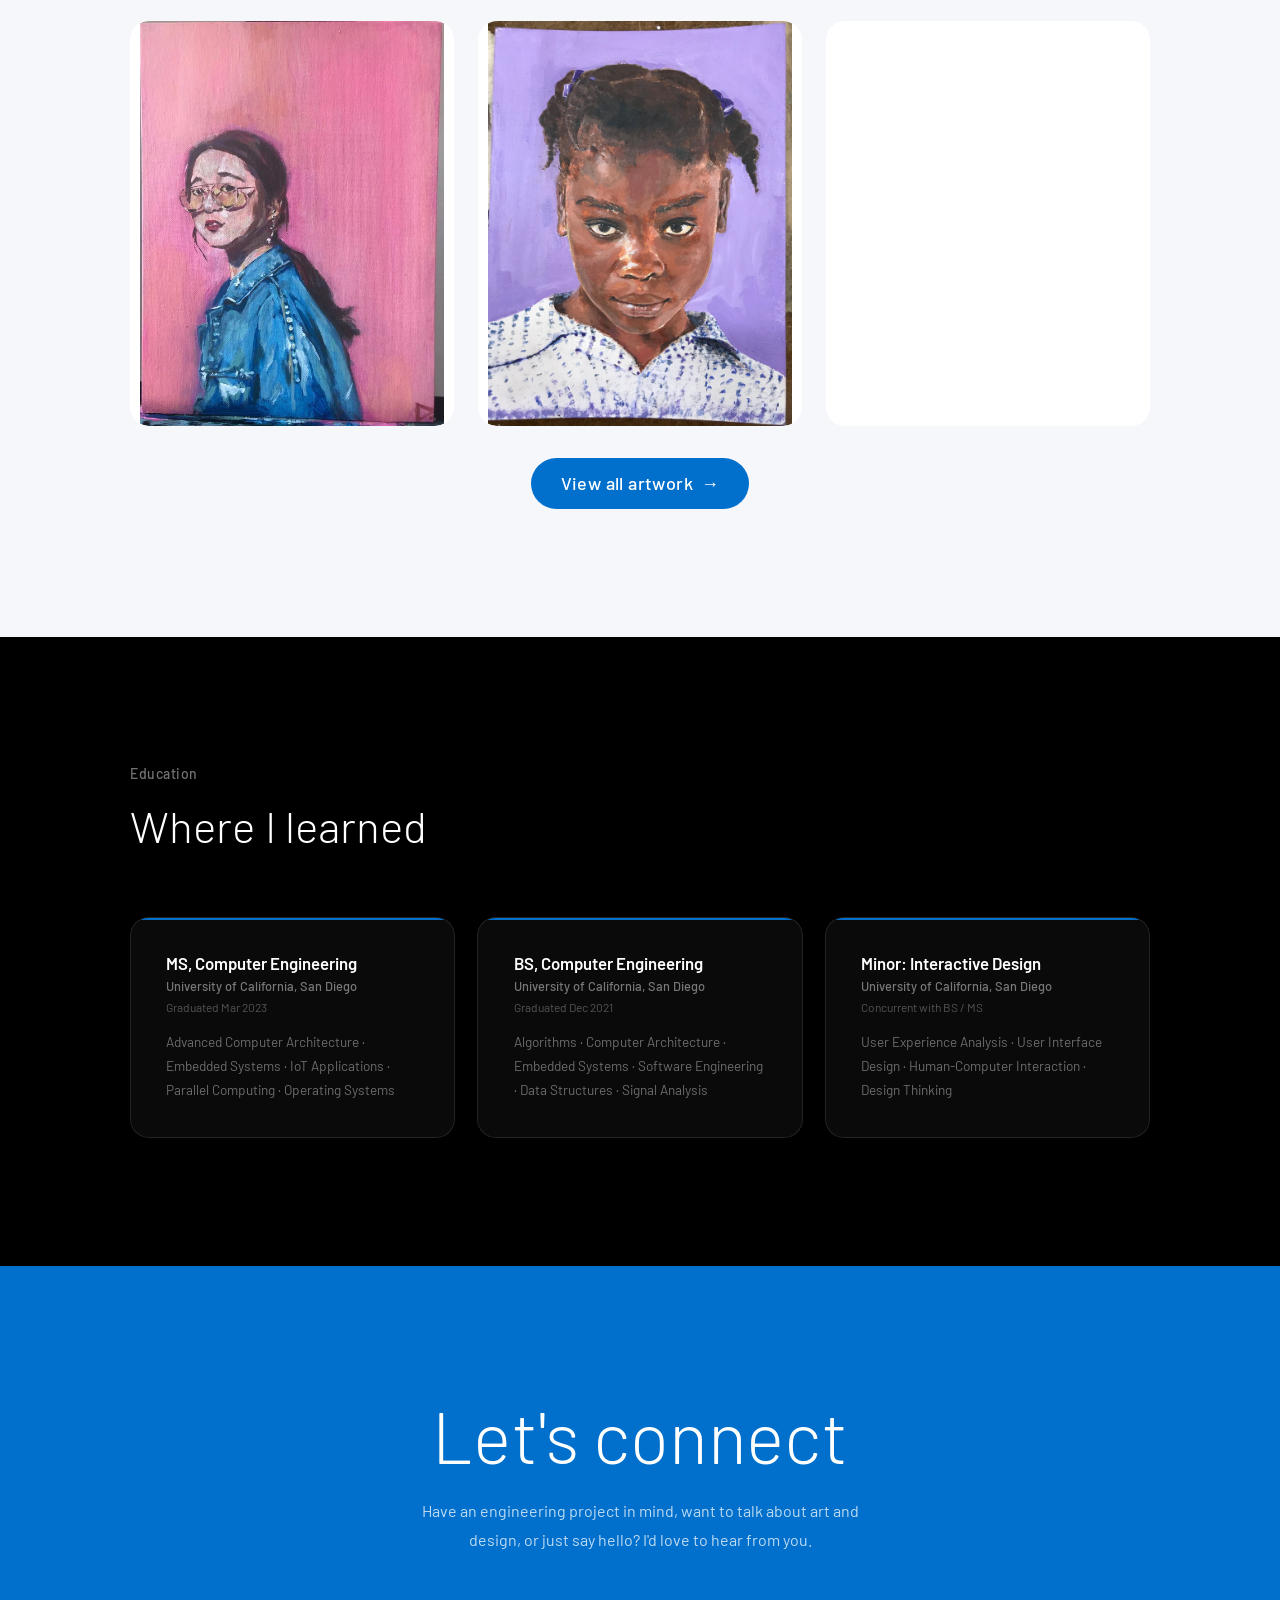
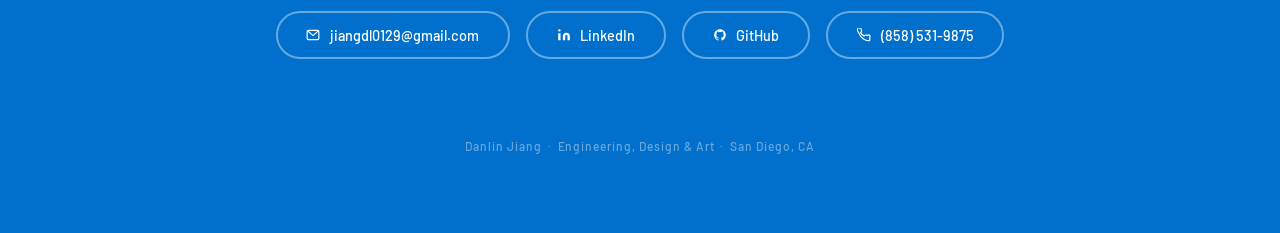
==== commit c1387963: "Expand artwork gallery with four categories and 43 works" ====
--- a/index.html
+++ b/index.html
@@ -998,8 +998,8 @@
         <div class="section-label">Art &amp; creative work</div>
         <h2 id="artwork-title" class="section-title on-white">A different side of what I make.</h2>
       </div>
-      <p class="artwork-intro">A space for my artwork, personal explorations, and ideas that take shape
-        beyond the screen and the circuit board.</p>
+      <p class="artwork-intro">Paintings, illustrations, portrait linework, and costume design — a few glimpses
+        of the things I make beyond code and circuits.</p>
     </div>
     <div class="artwork-gallery artwork-preview sr">
       <figure class="artwork-piece">
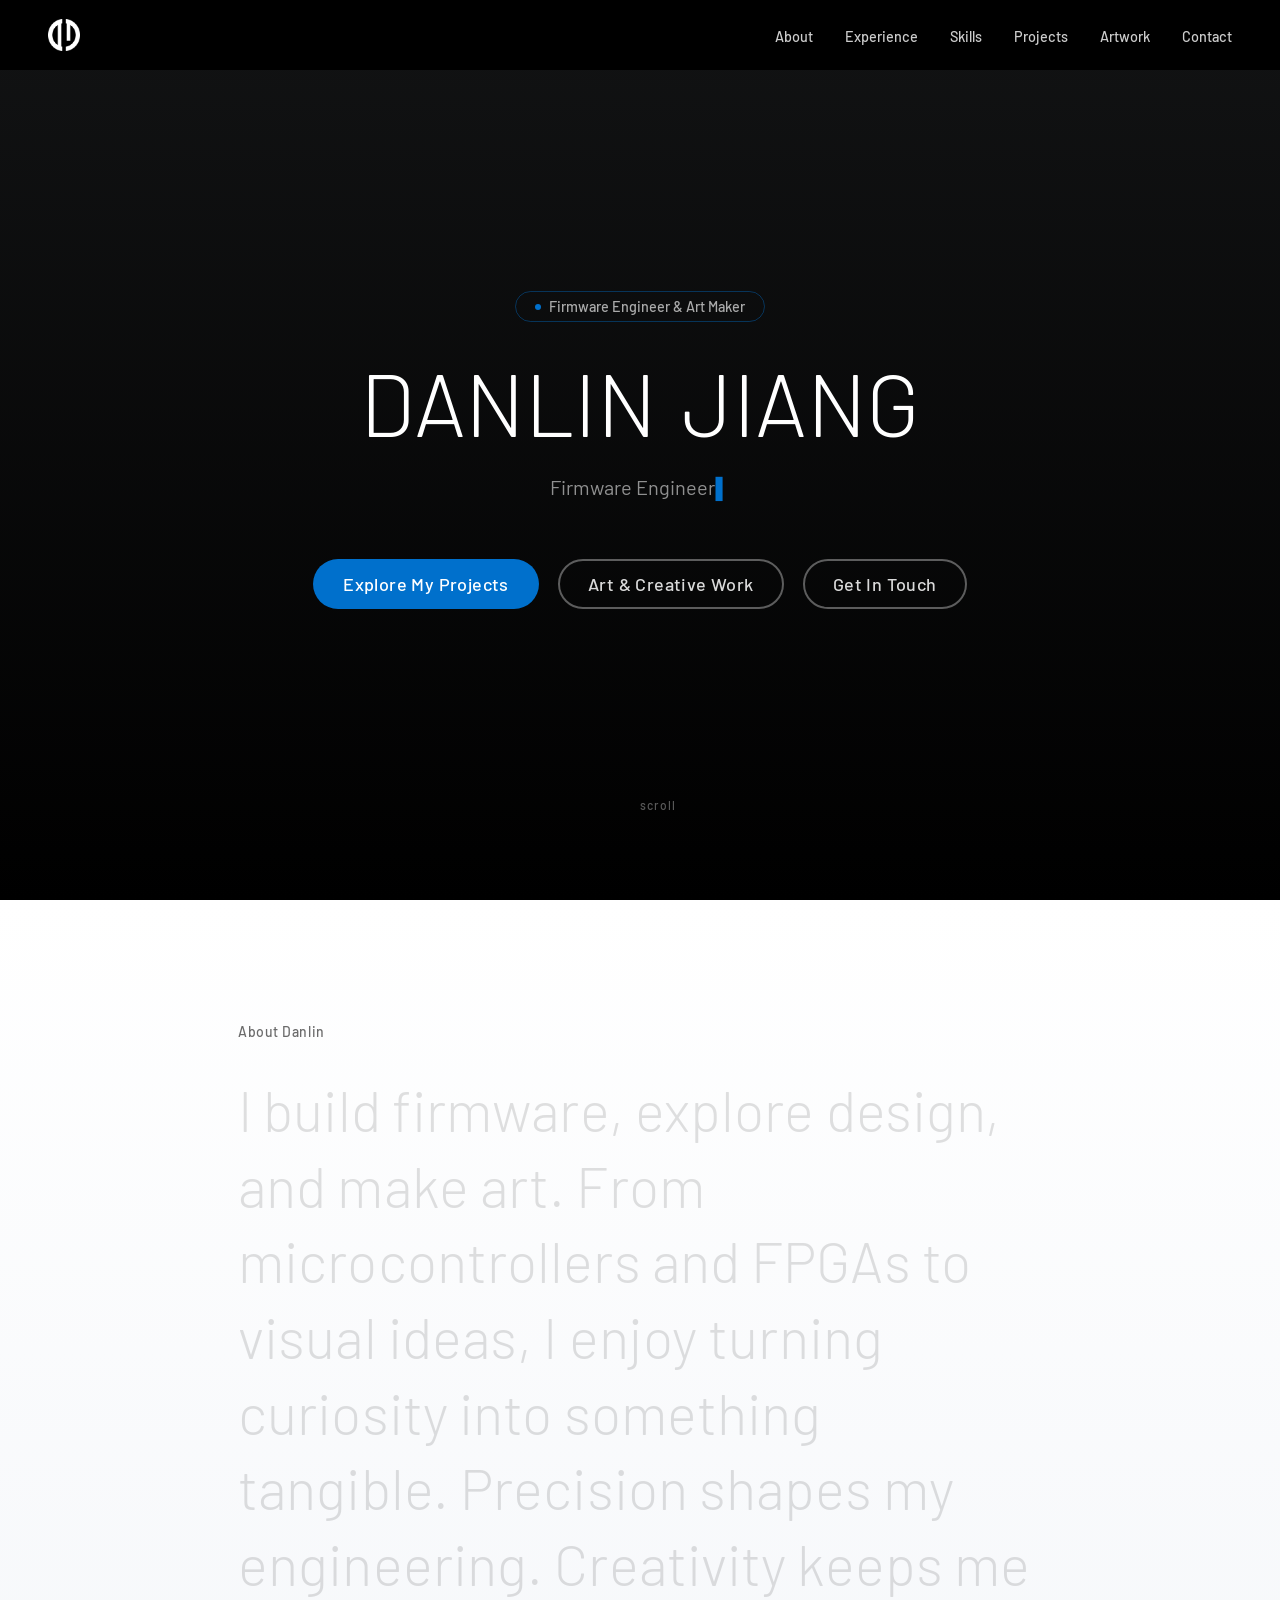
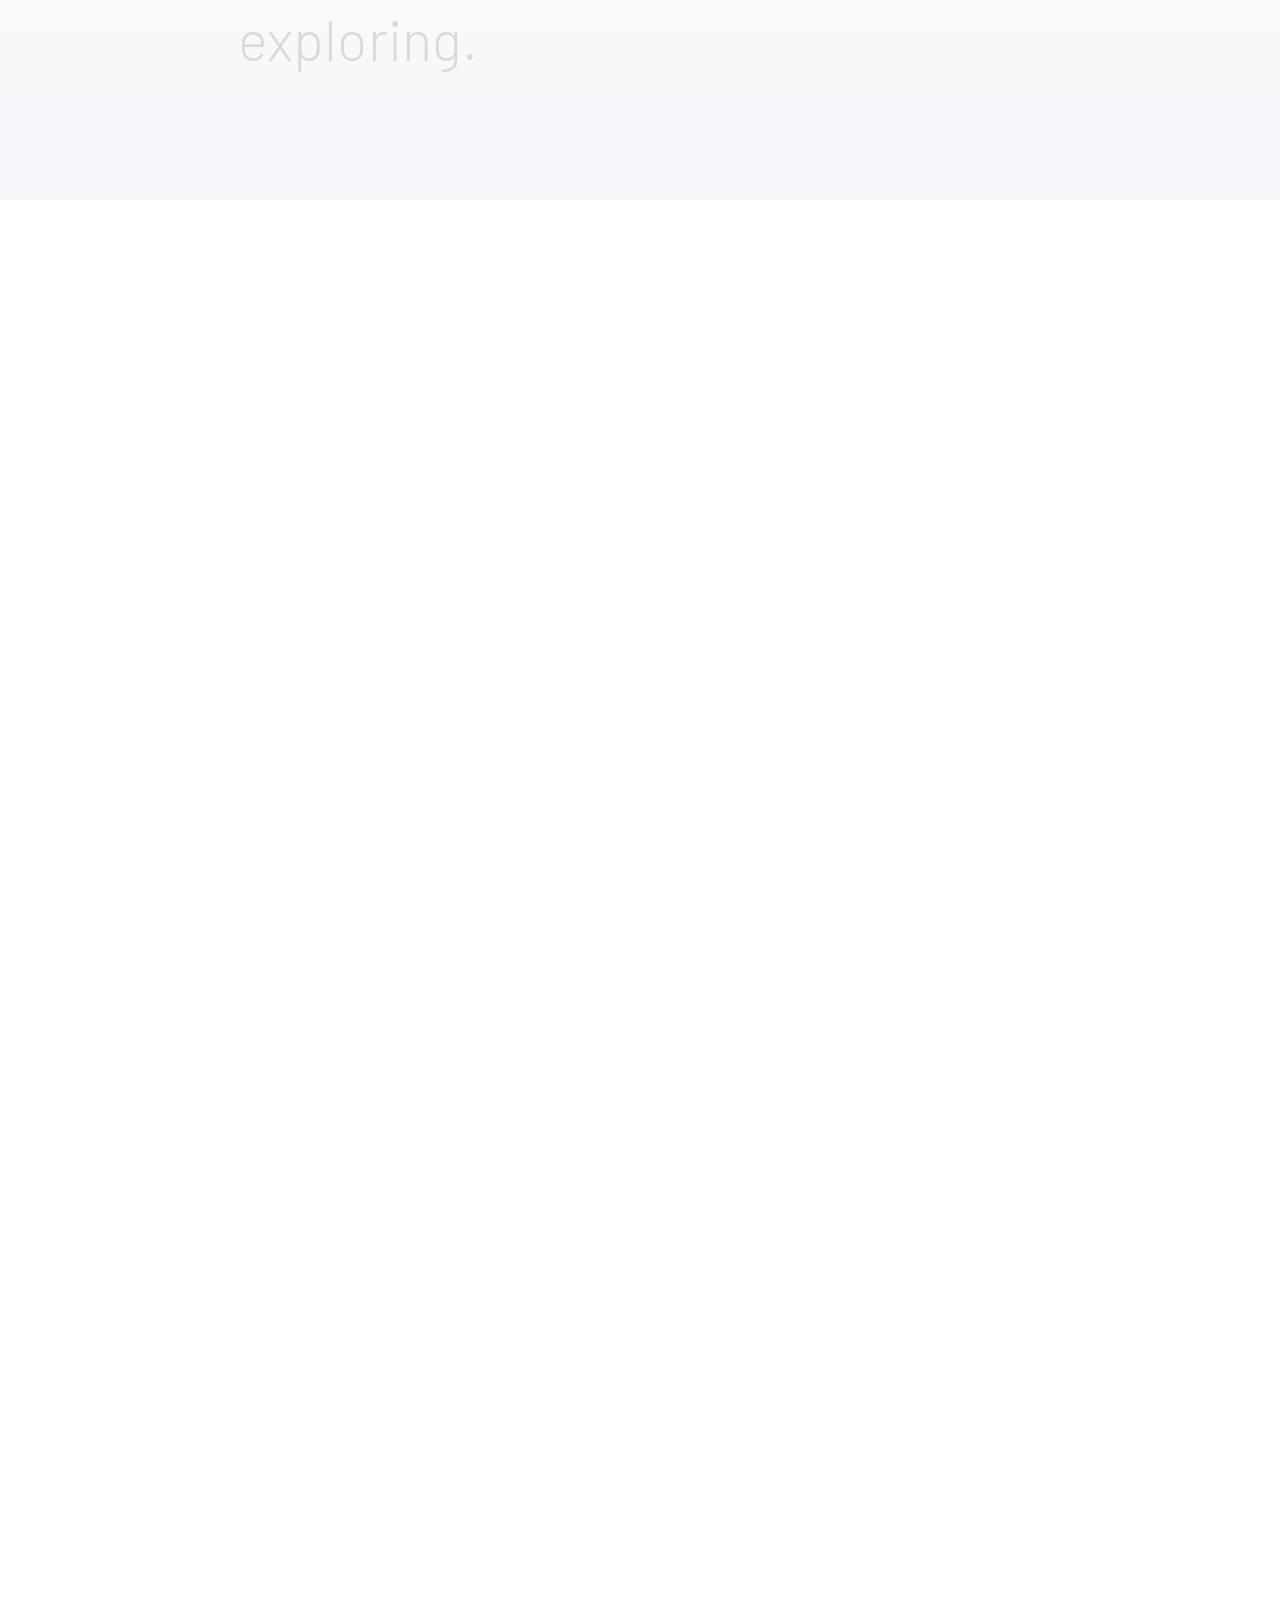
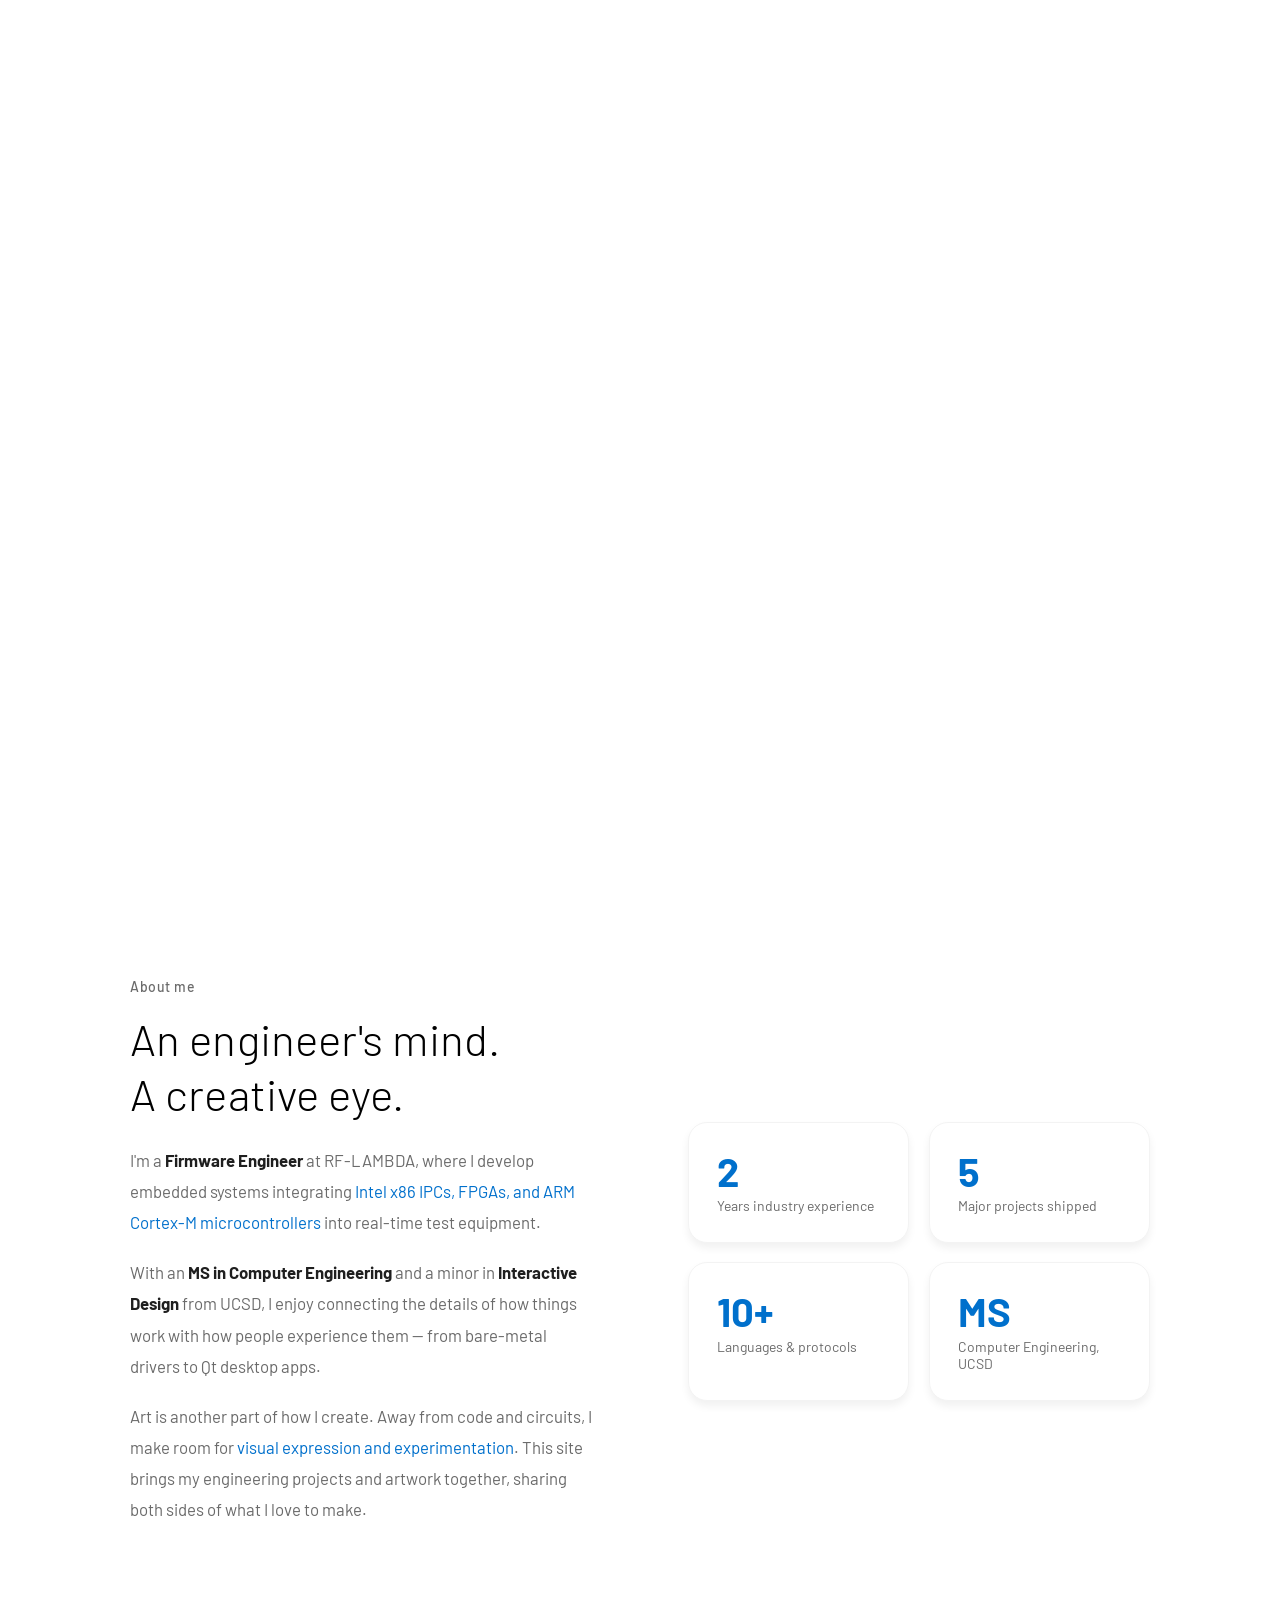
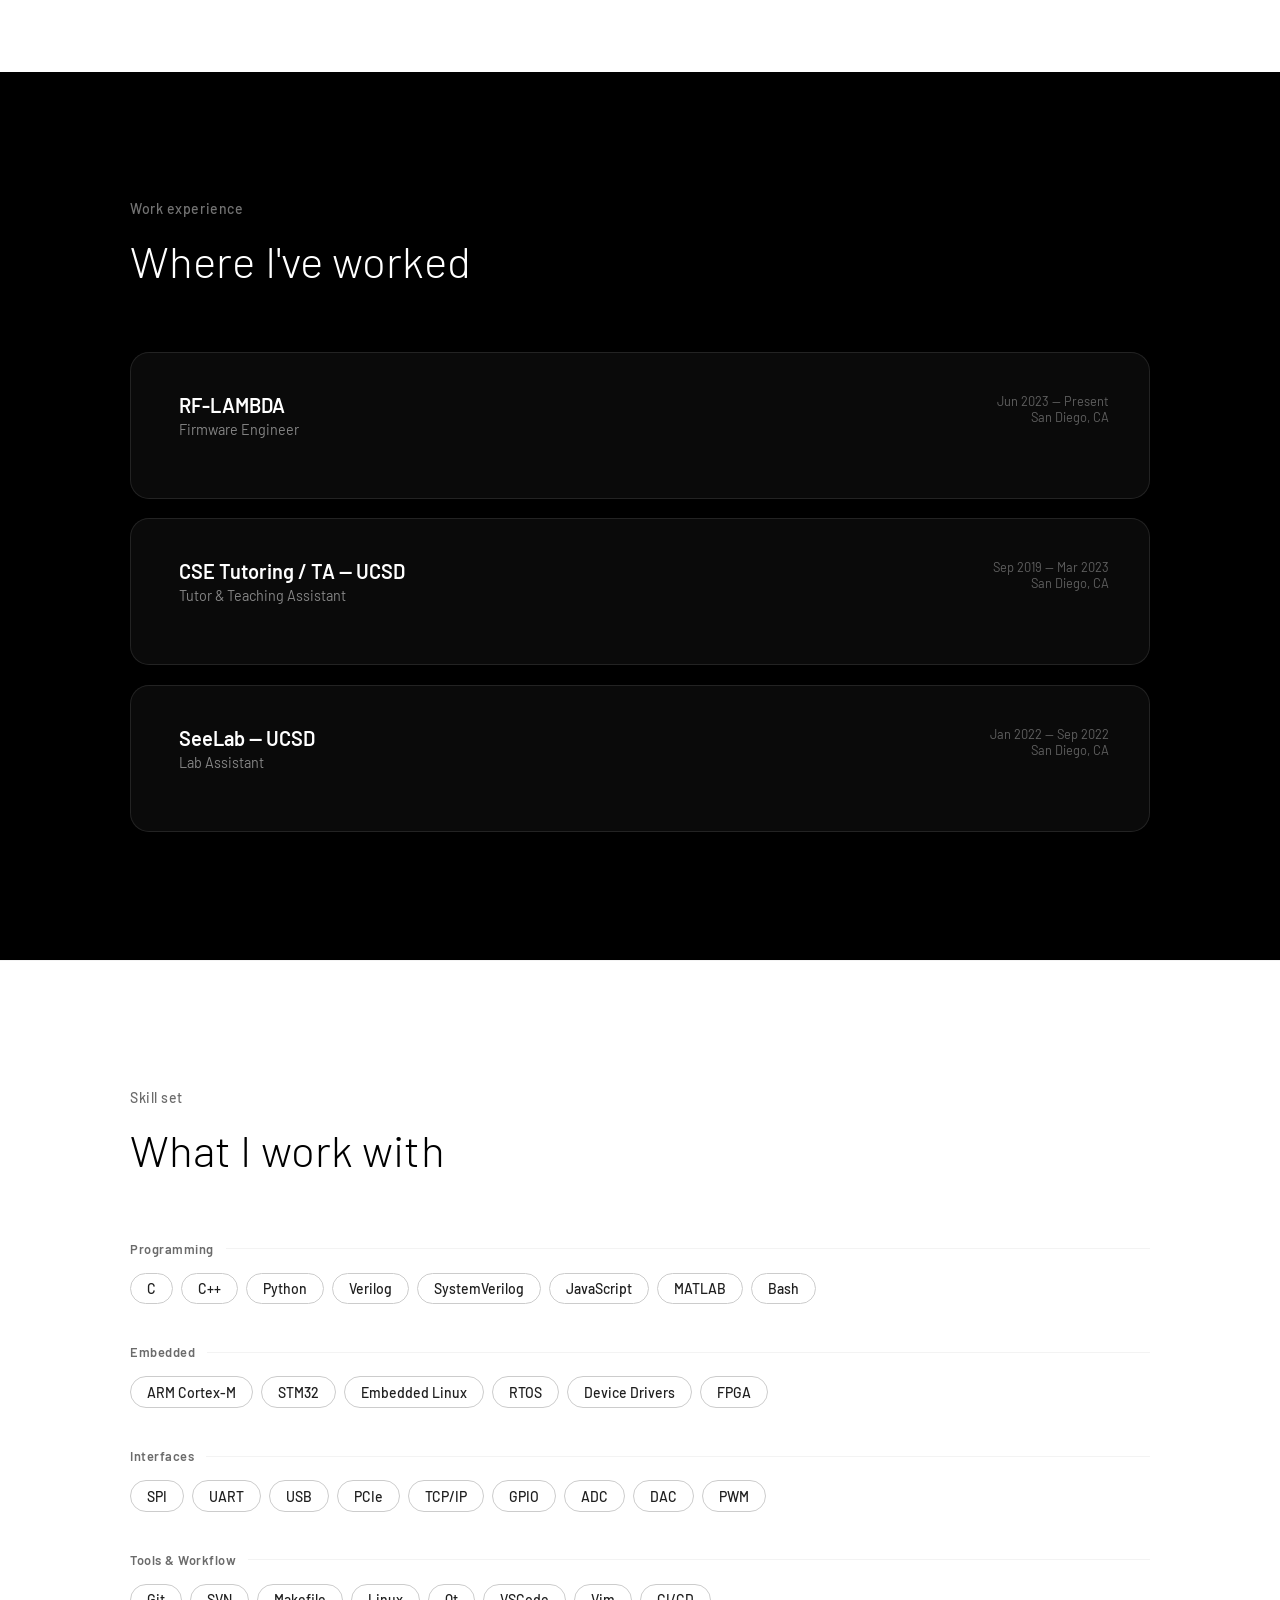
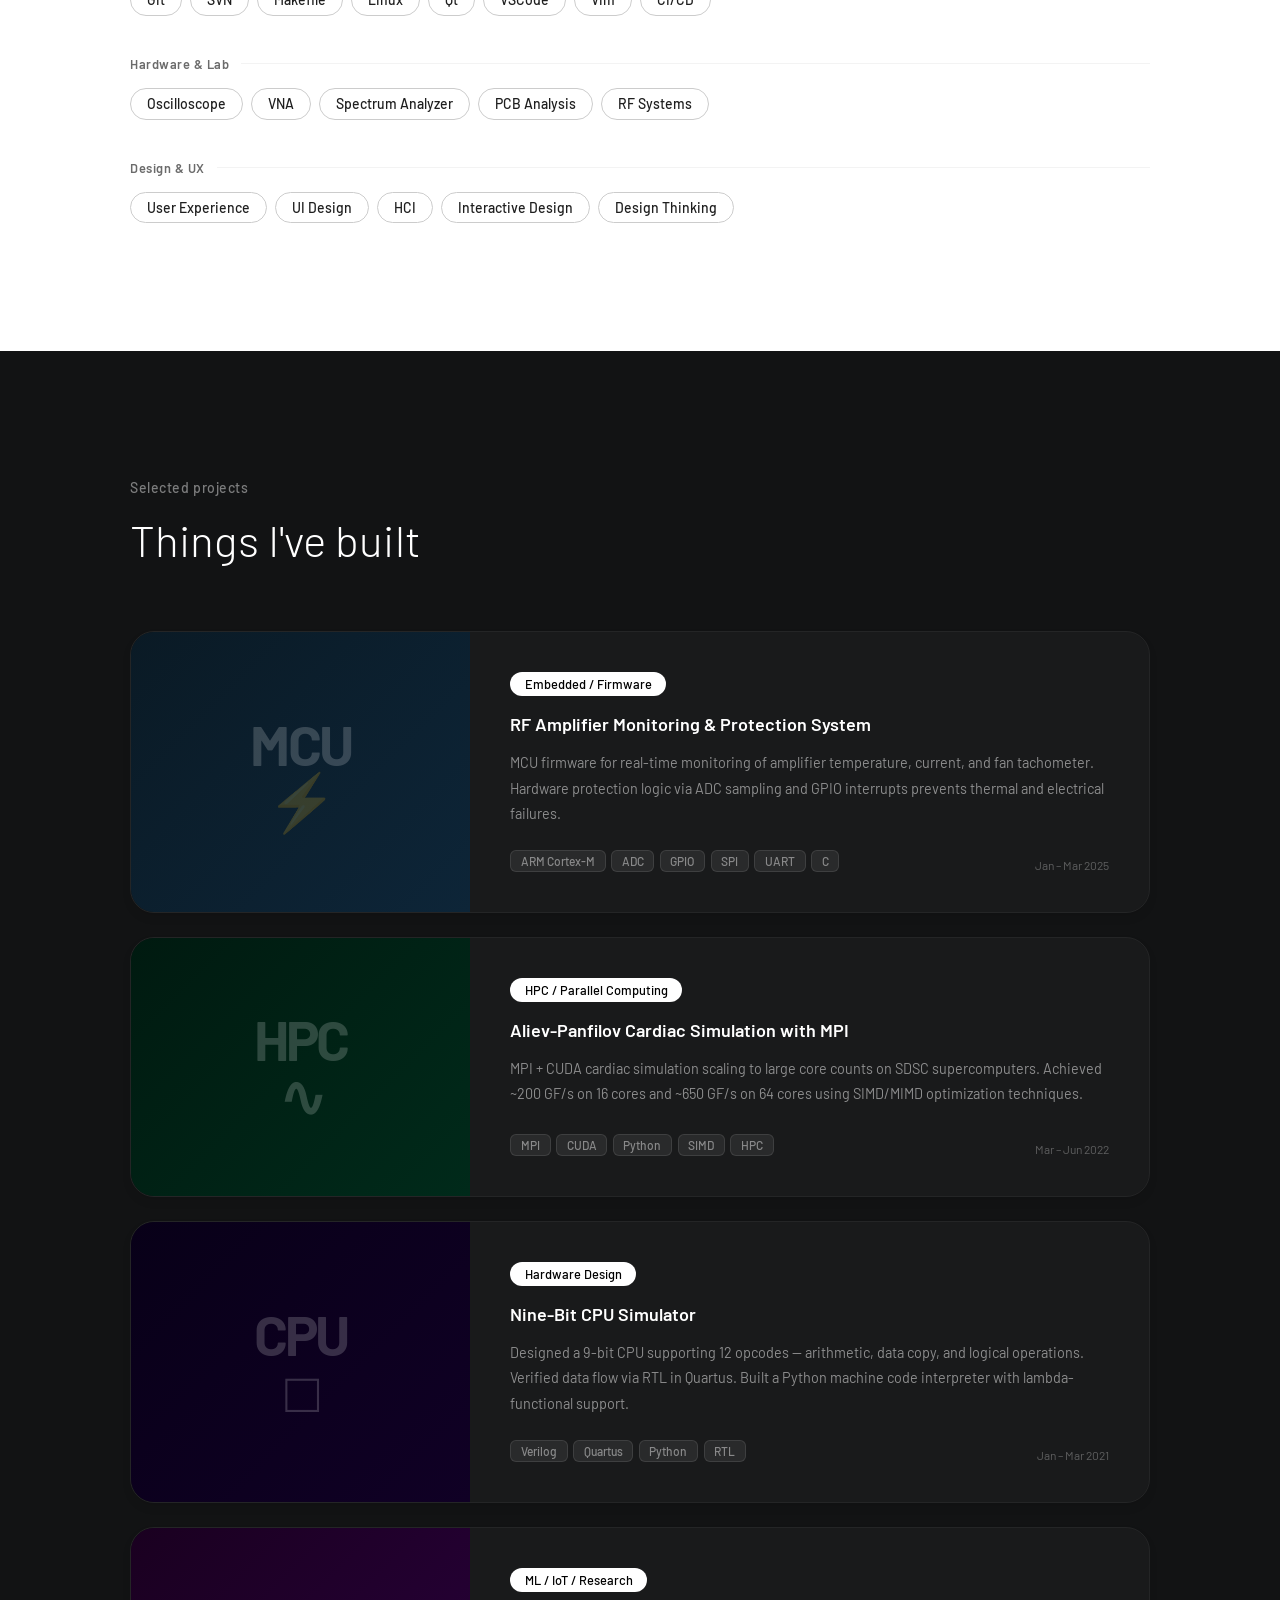
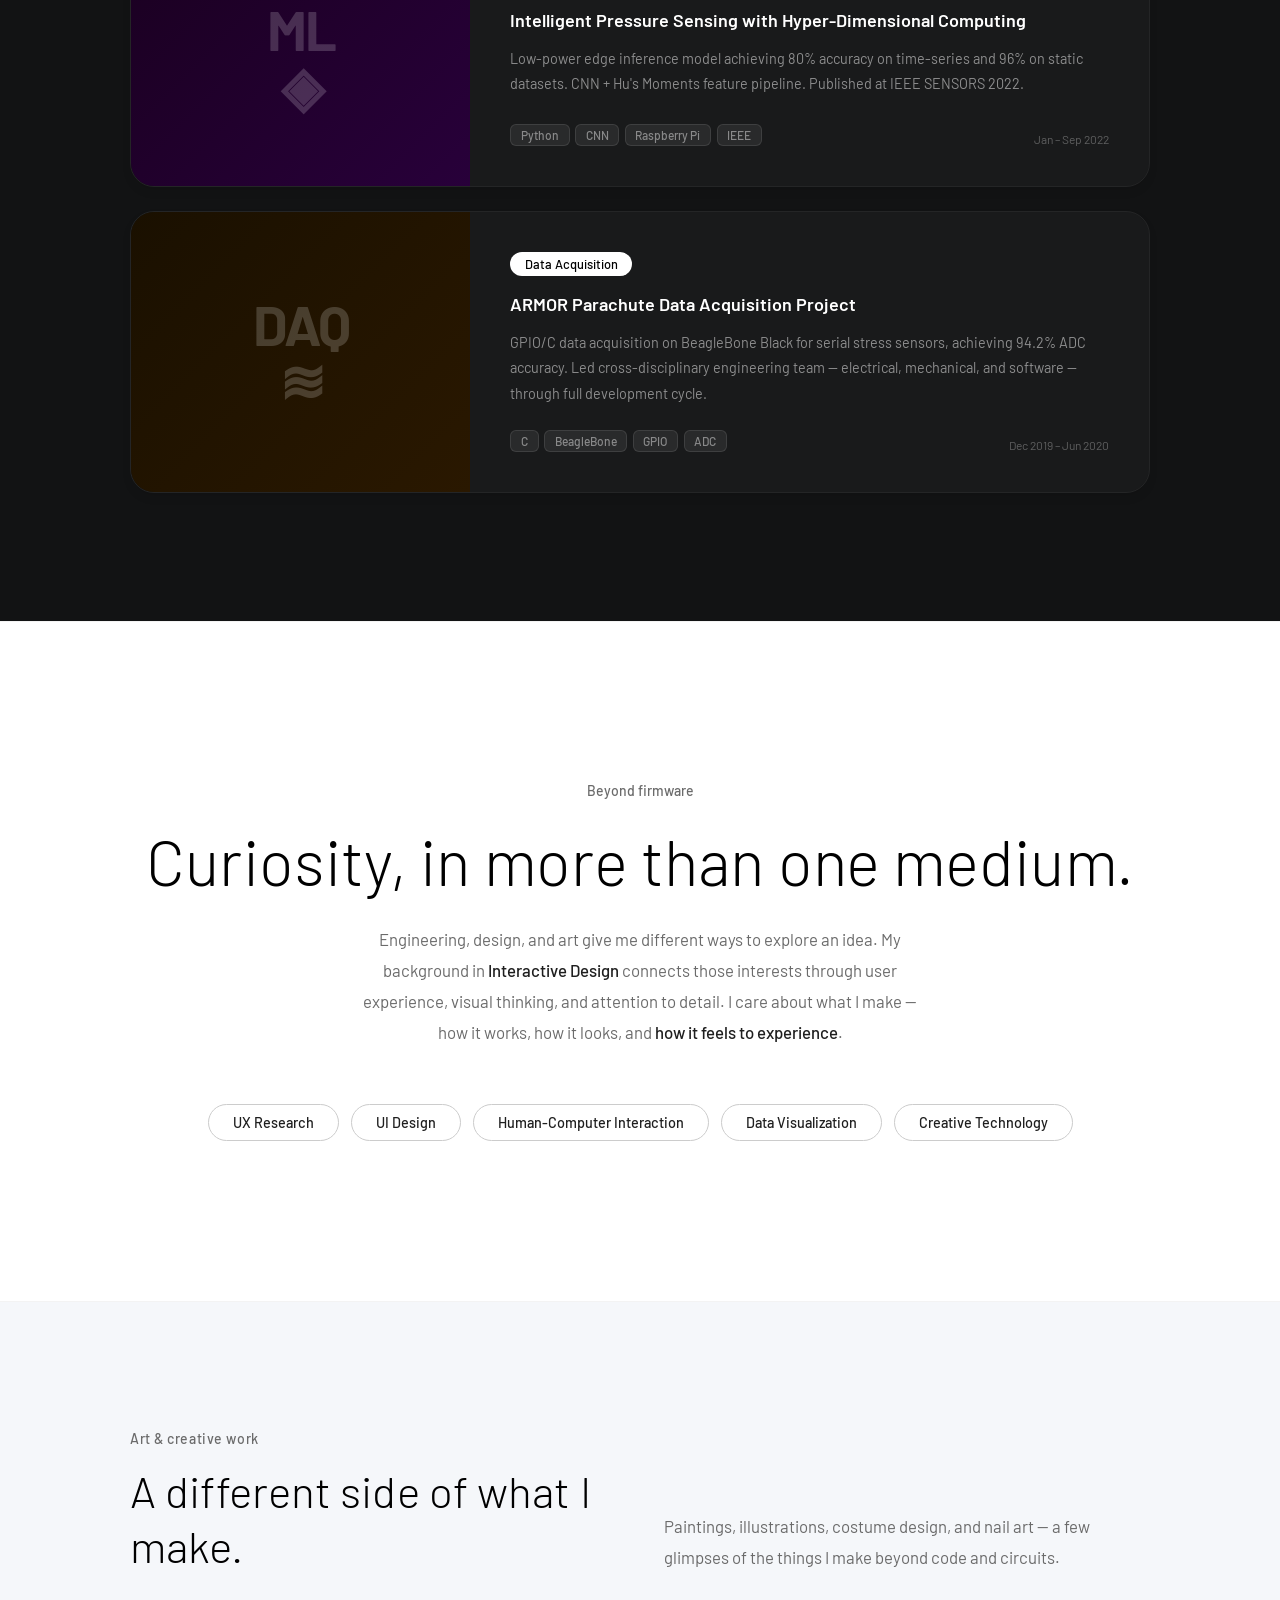
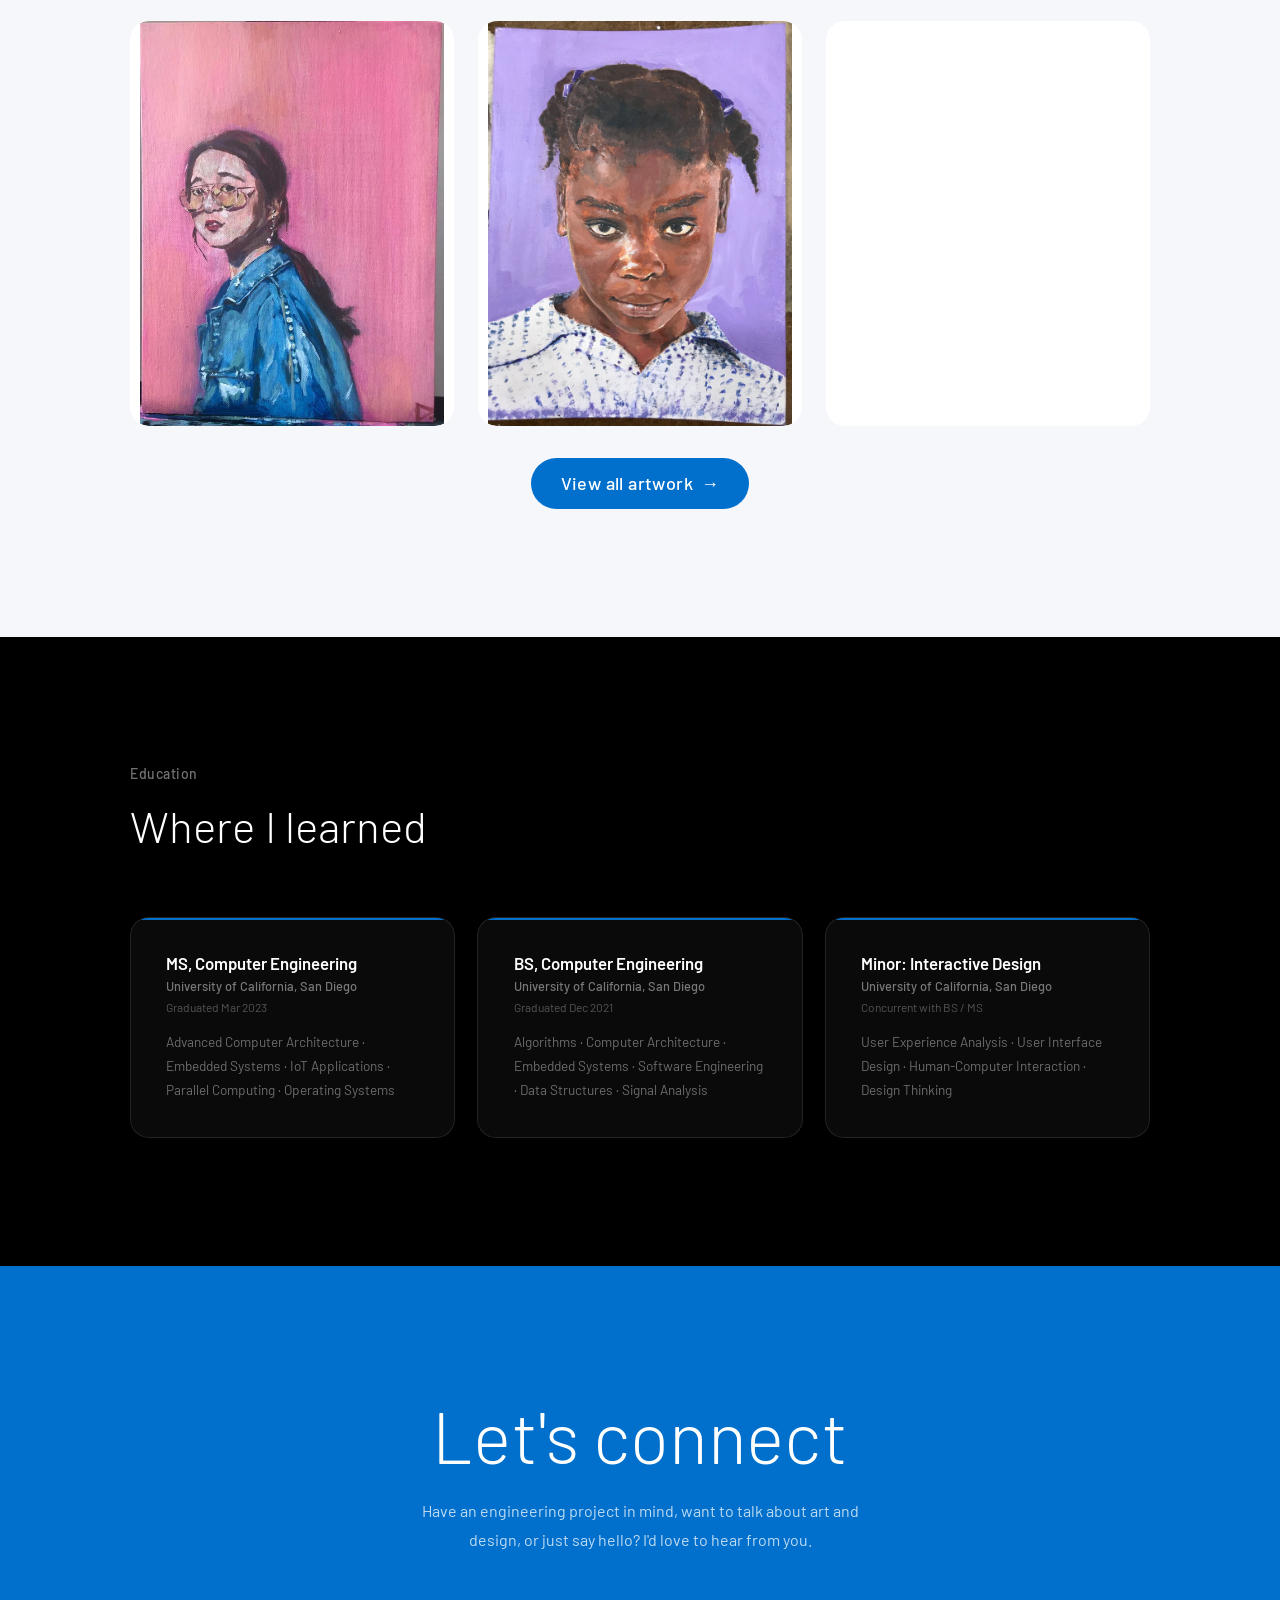
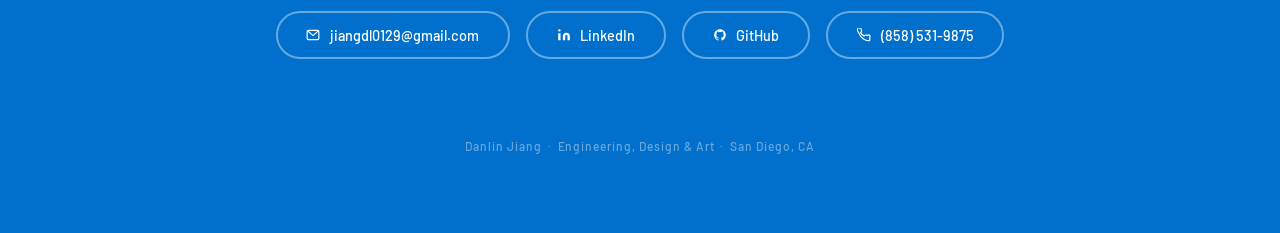
==== commit 09917459: "Add nail art gallery with 31 photos and video playback" ====
--- a/index.html
+++ b/index.html
@@ -998,7 +998,7 @@
         <div class="section-label">Art &amp; creative work</div>
         <h2 id="artwork-title" class="section-title on-white">A different side of what I make.</h2>
       </div>
-      <p class="artwork-intro">Paintings, illustrations, portrait linework, and costume design — a few glimpses
+      <p class="artwork-intro">Paintings, illustrations, costume design, and nail art — a few glimpses
         of the things I make beyond code and circuits.</p>
     </div>
     <div class="artwork-gallery artwork-preview sr">
